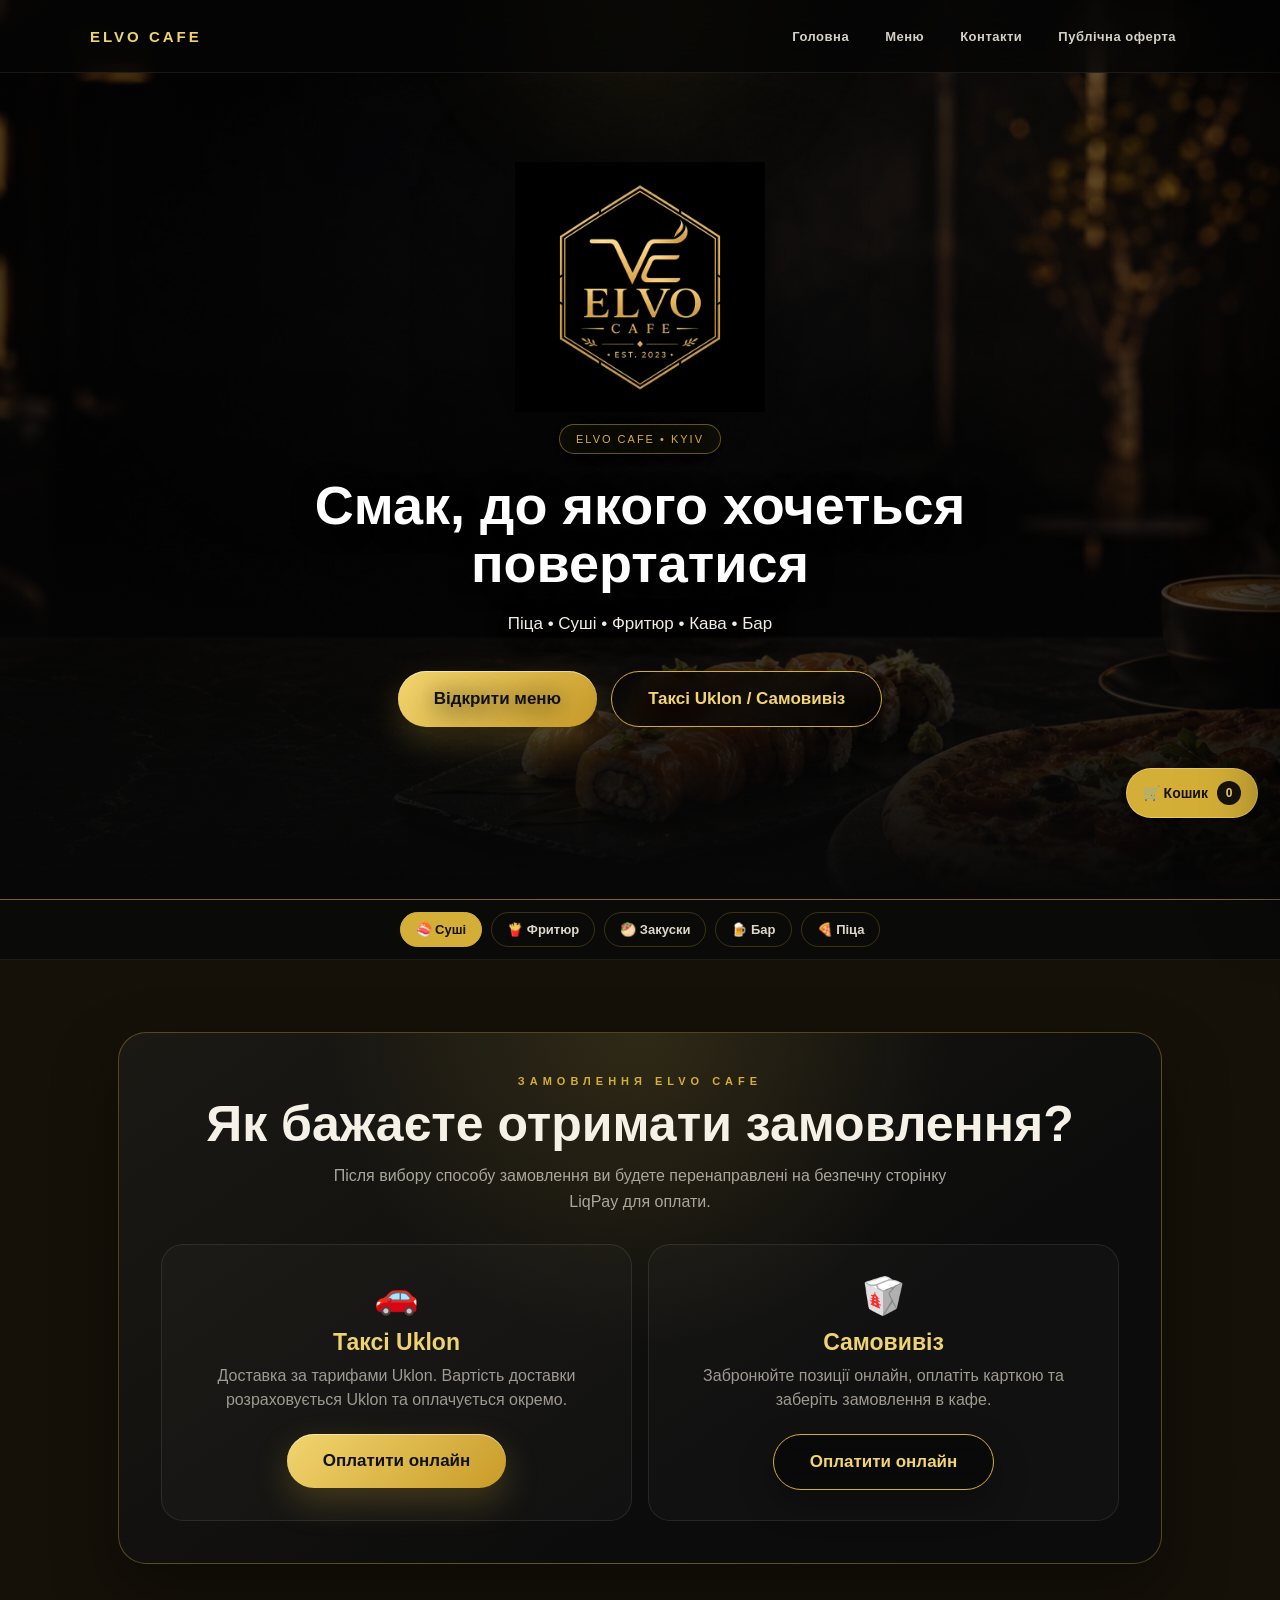
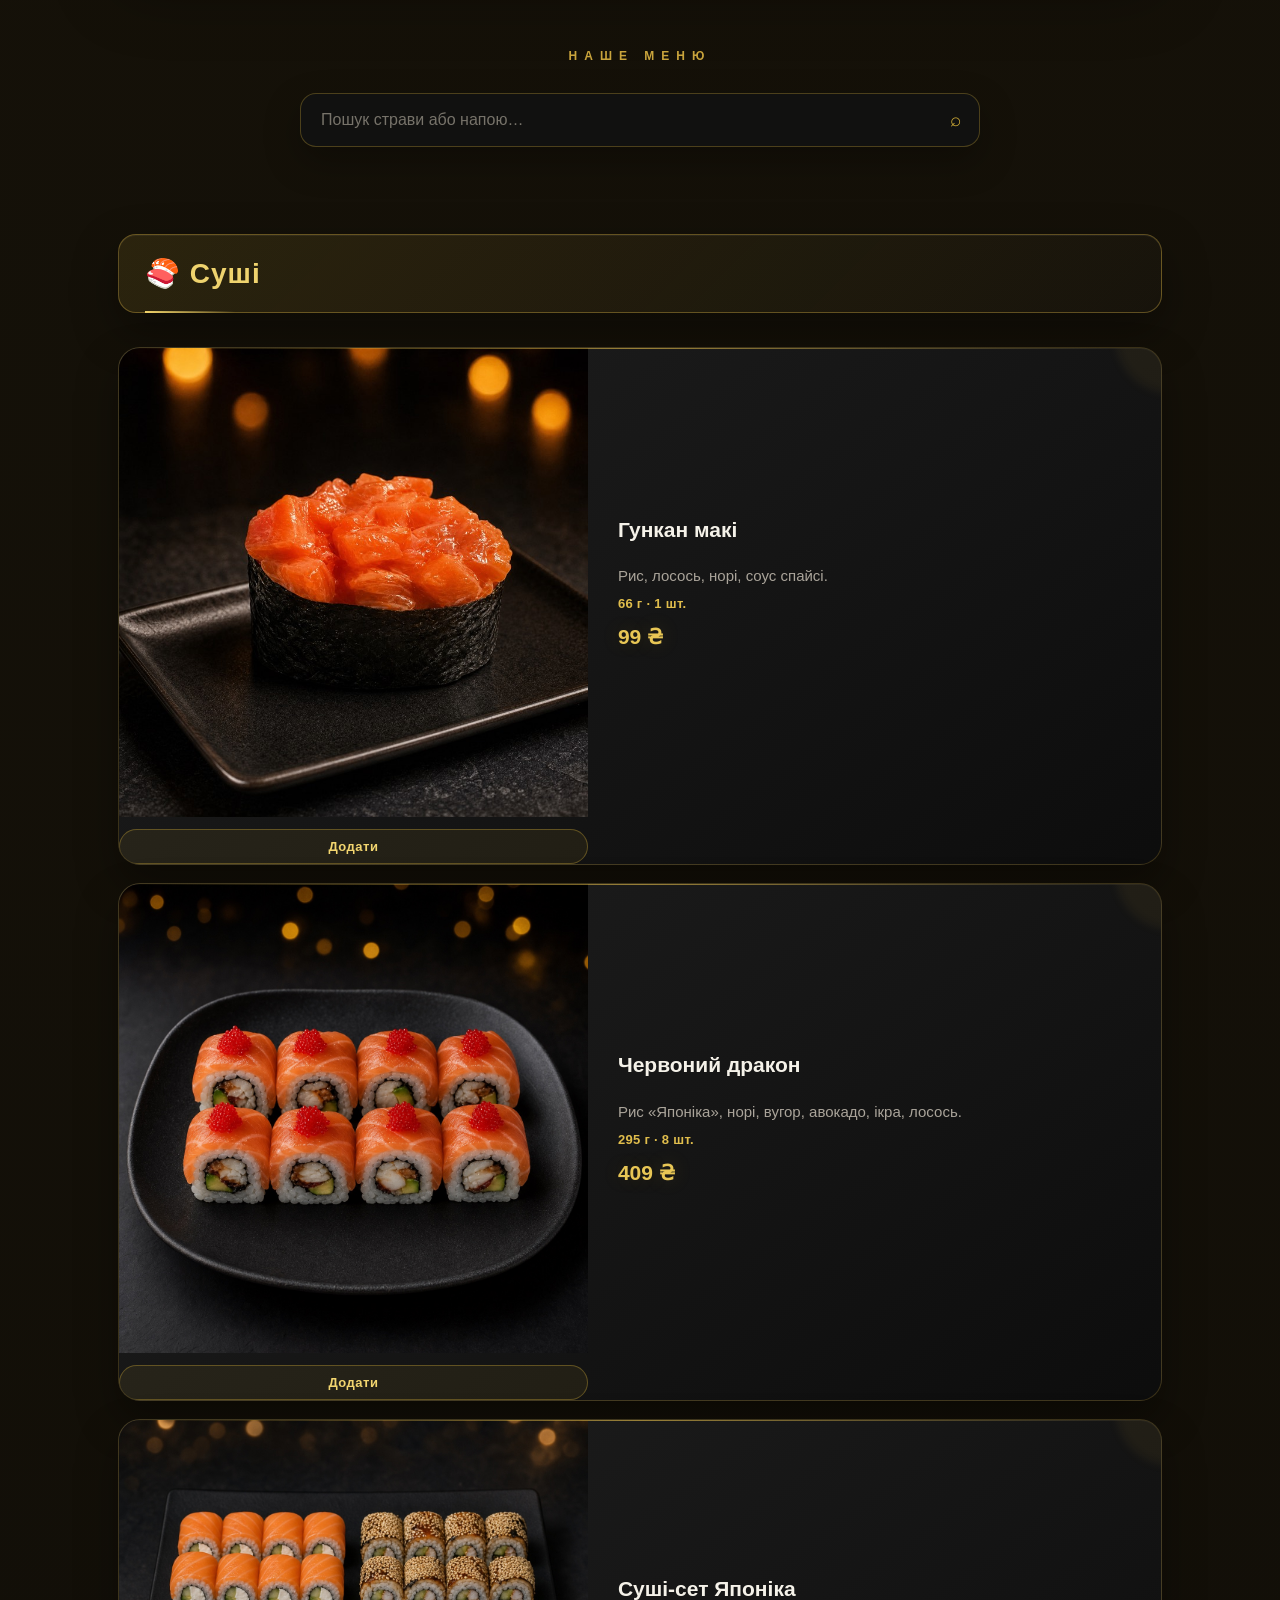
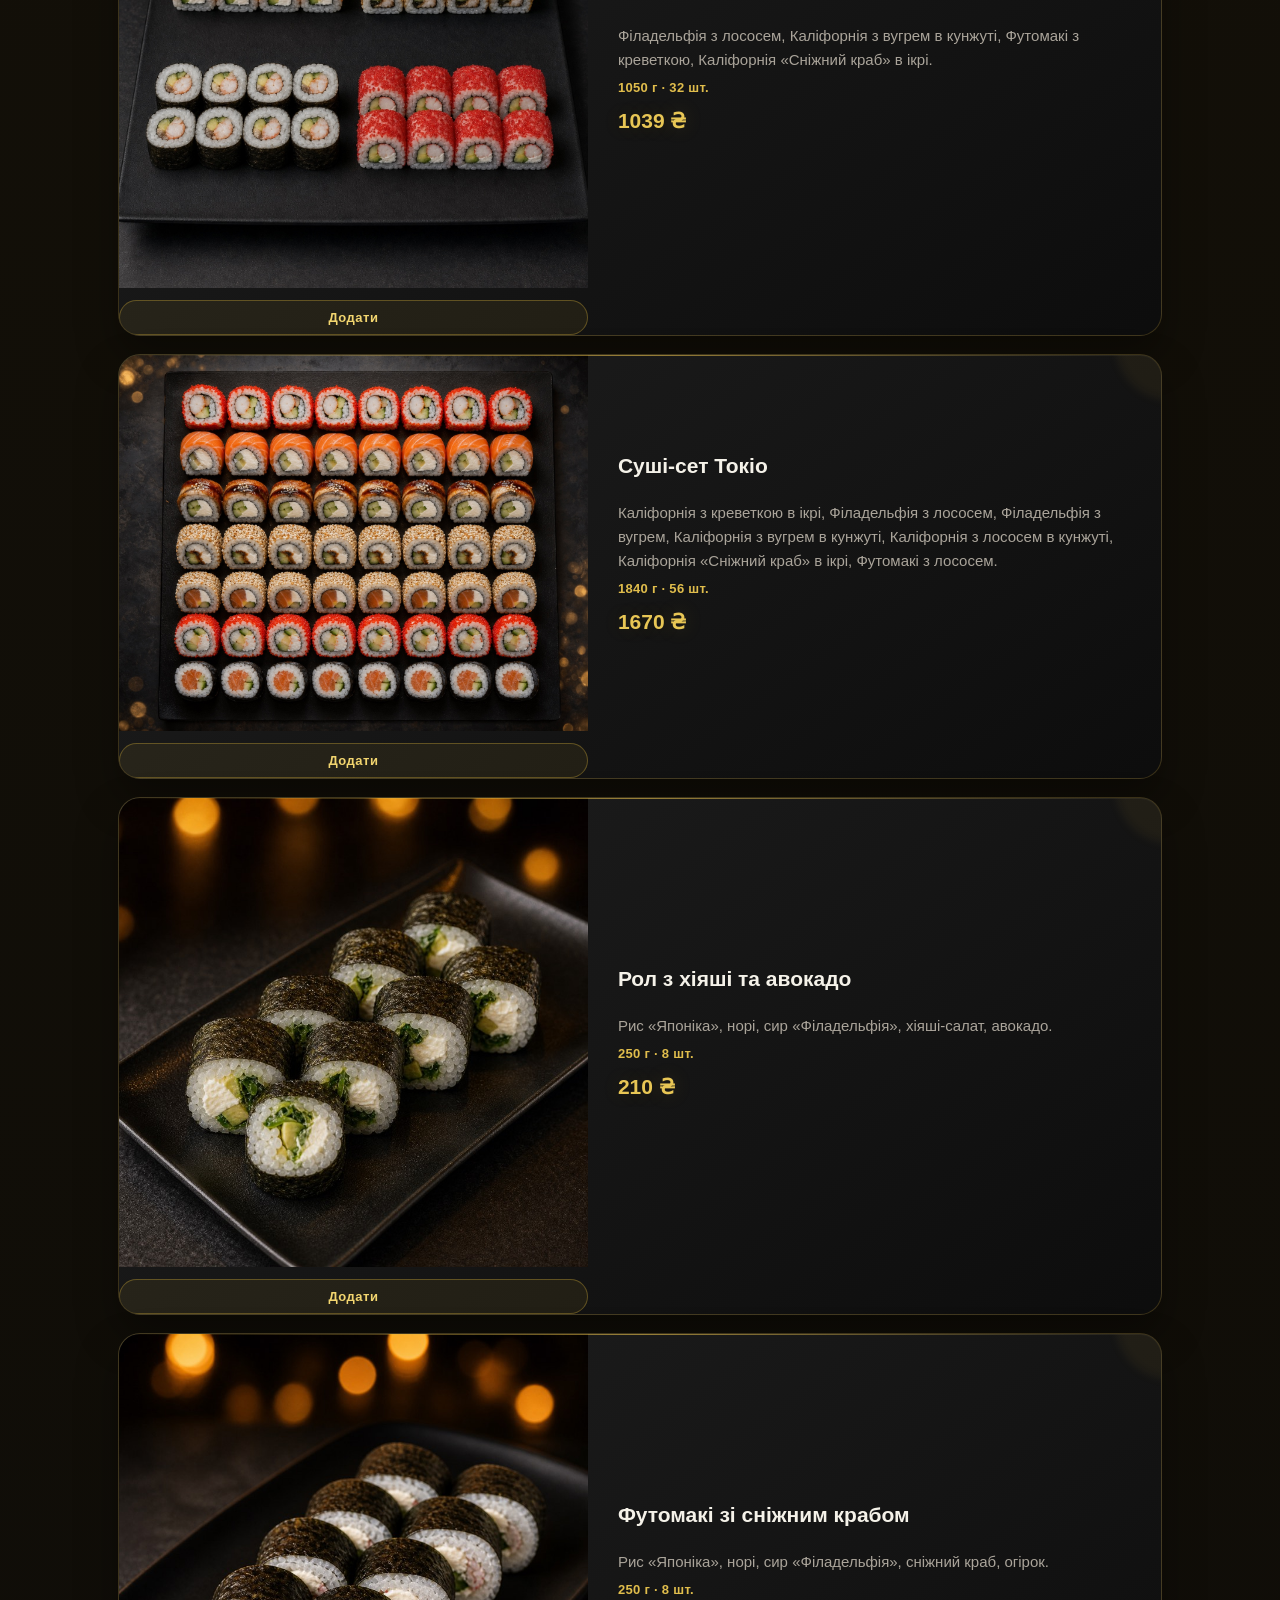
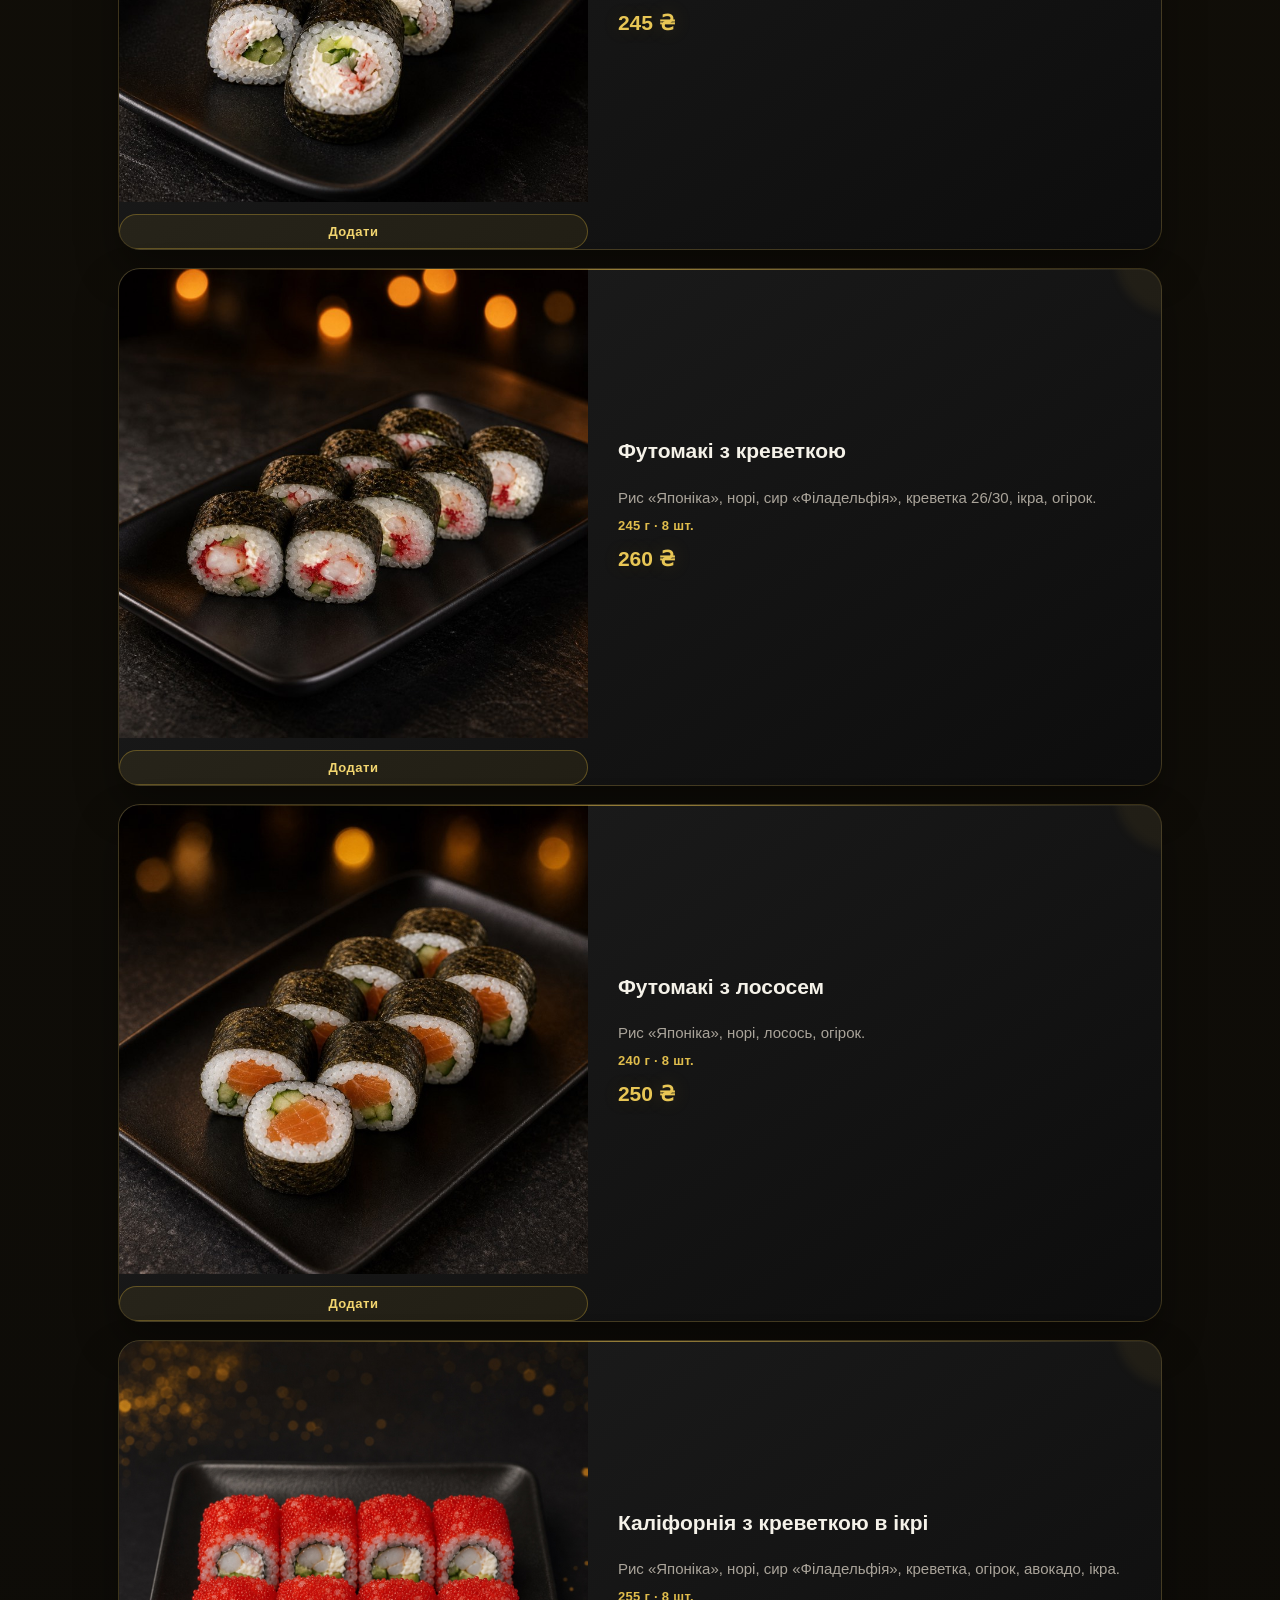
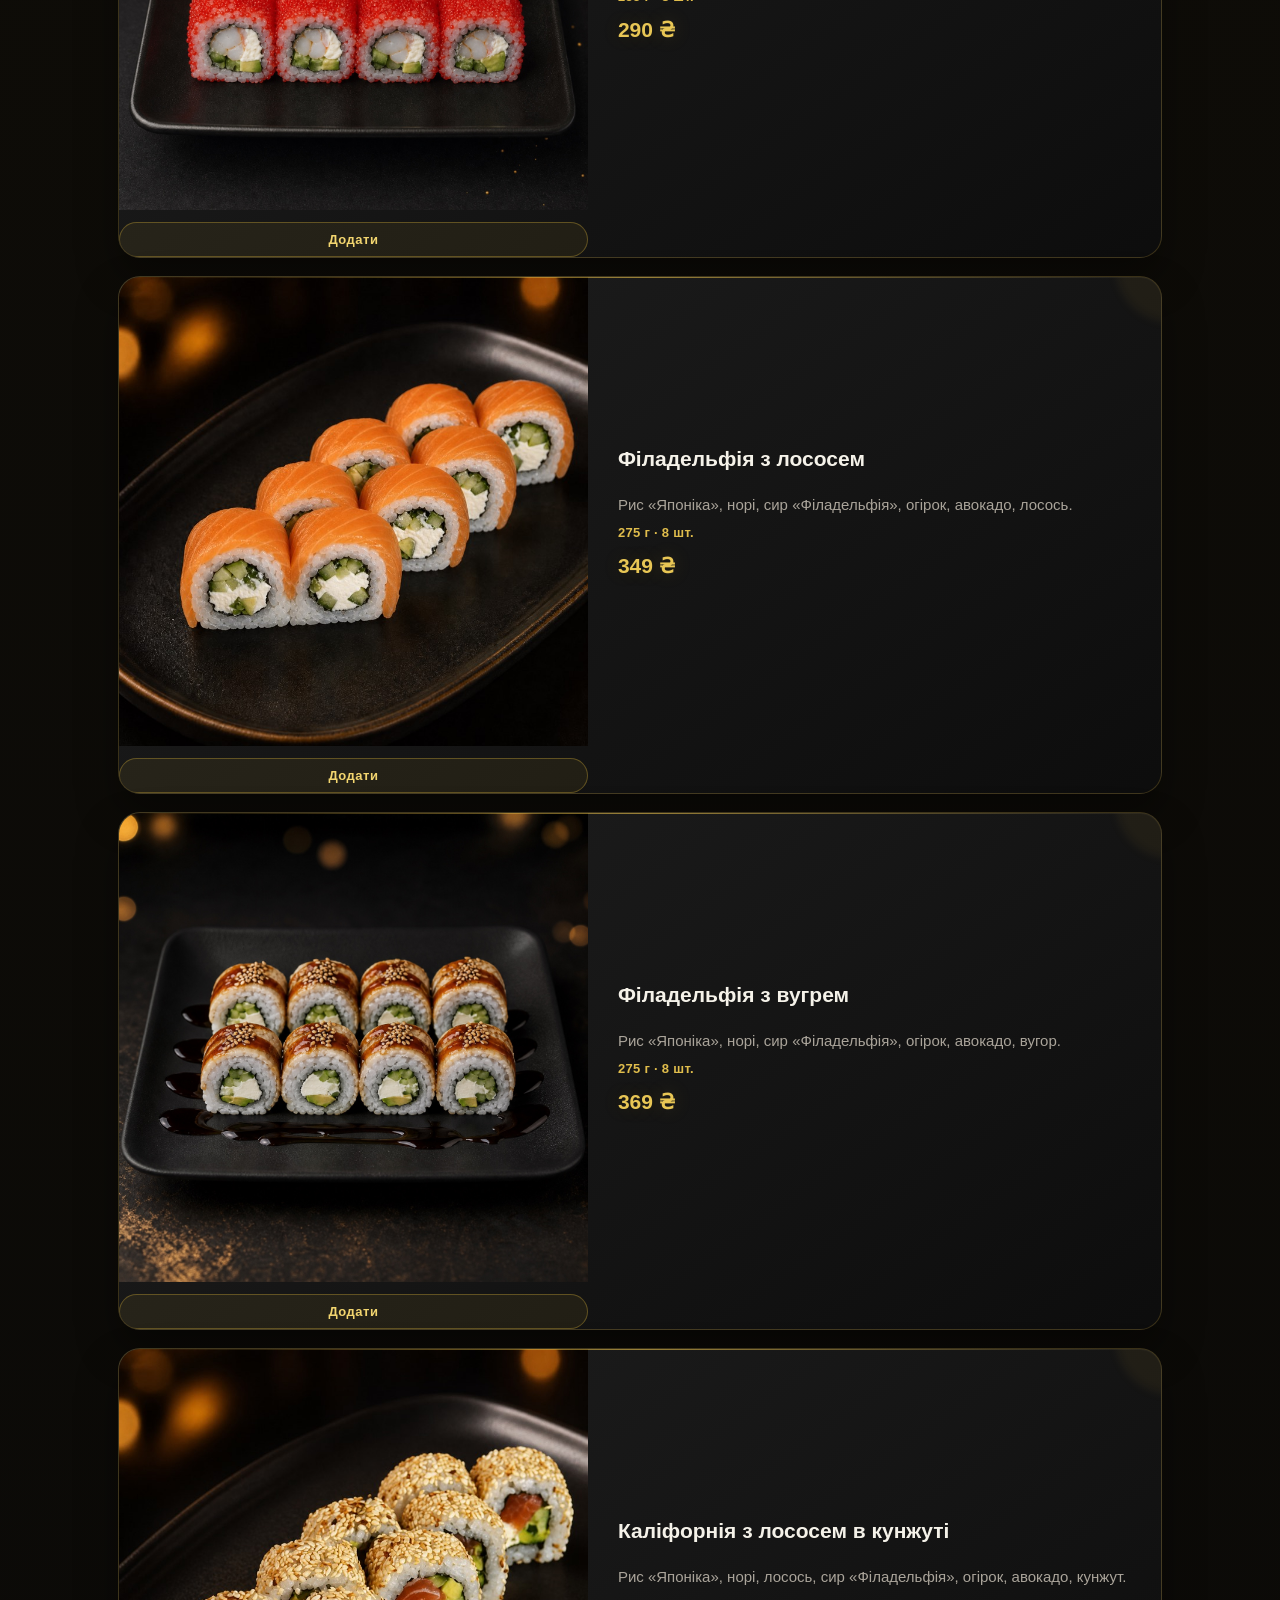
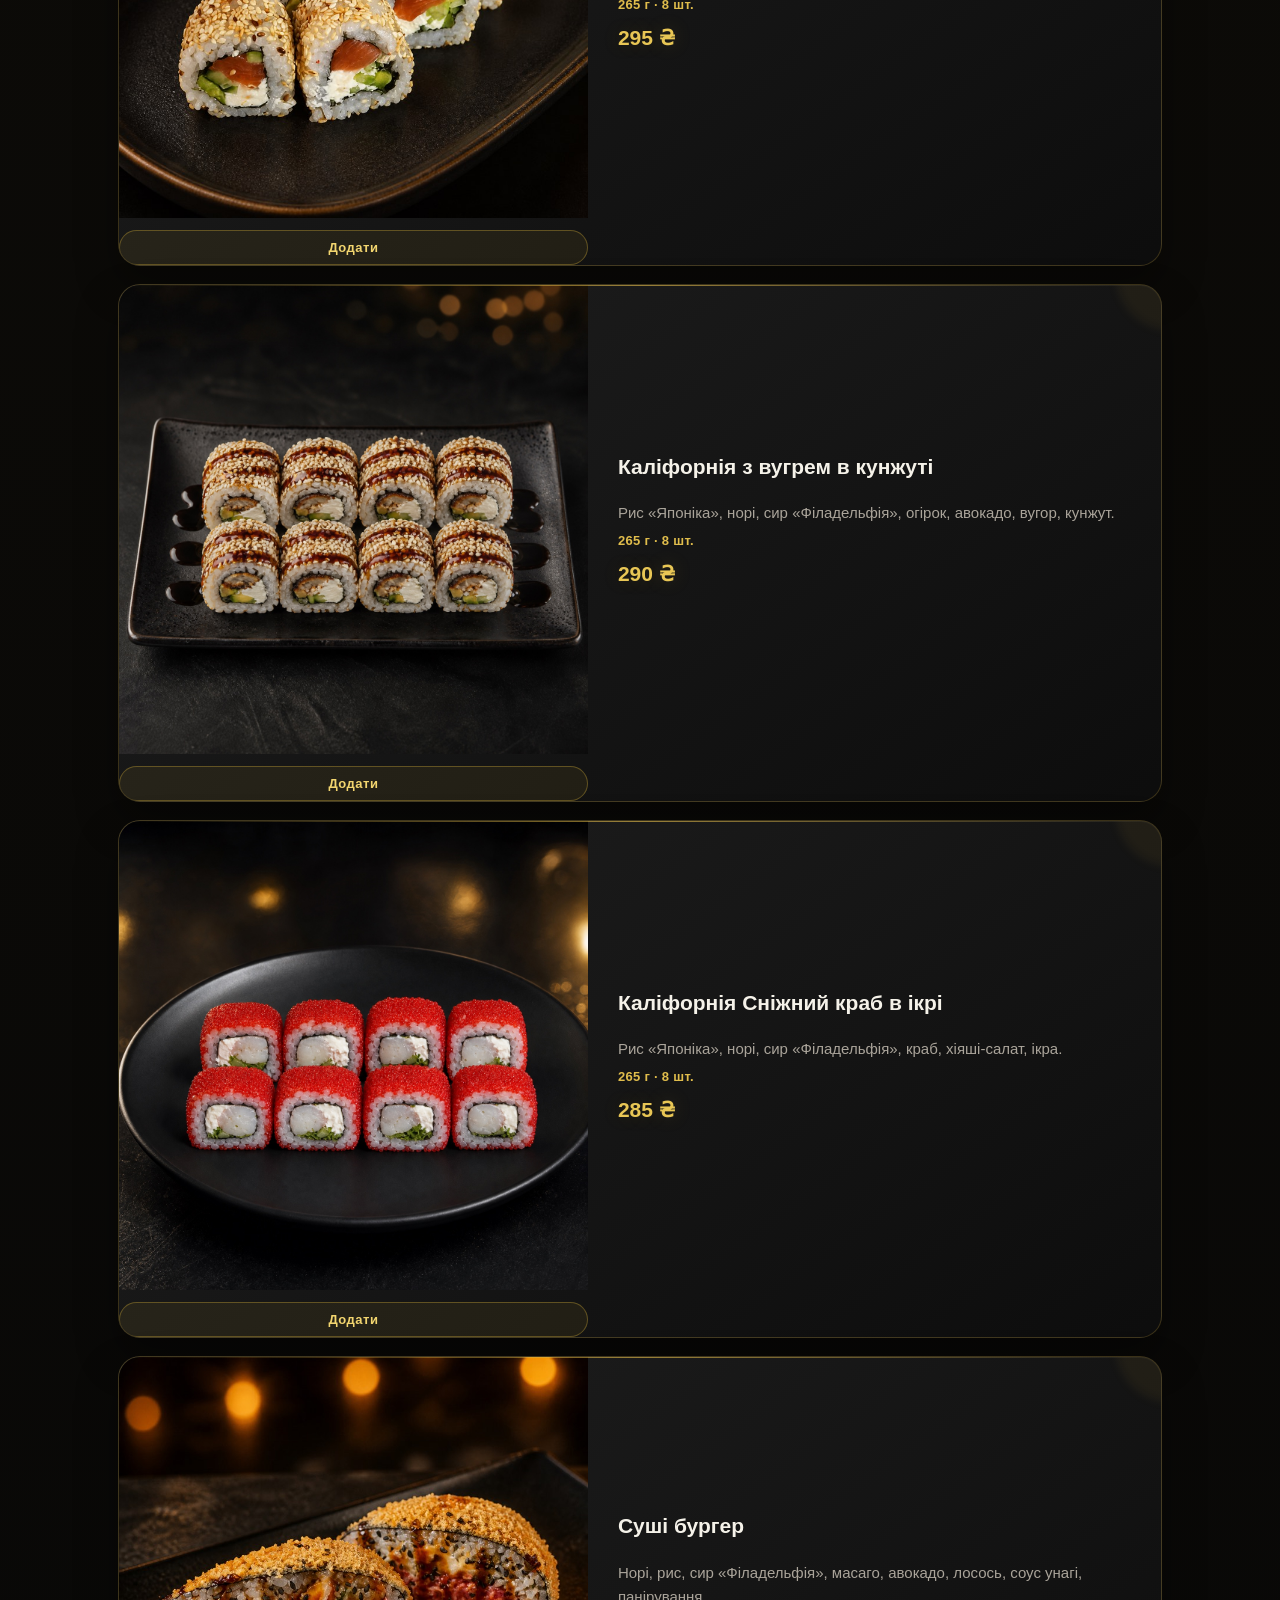
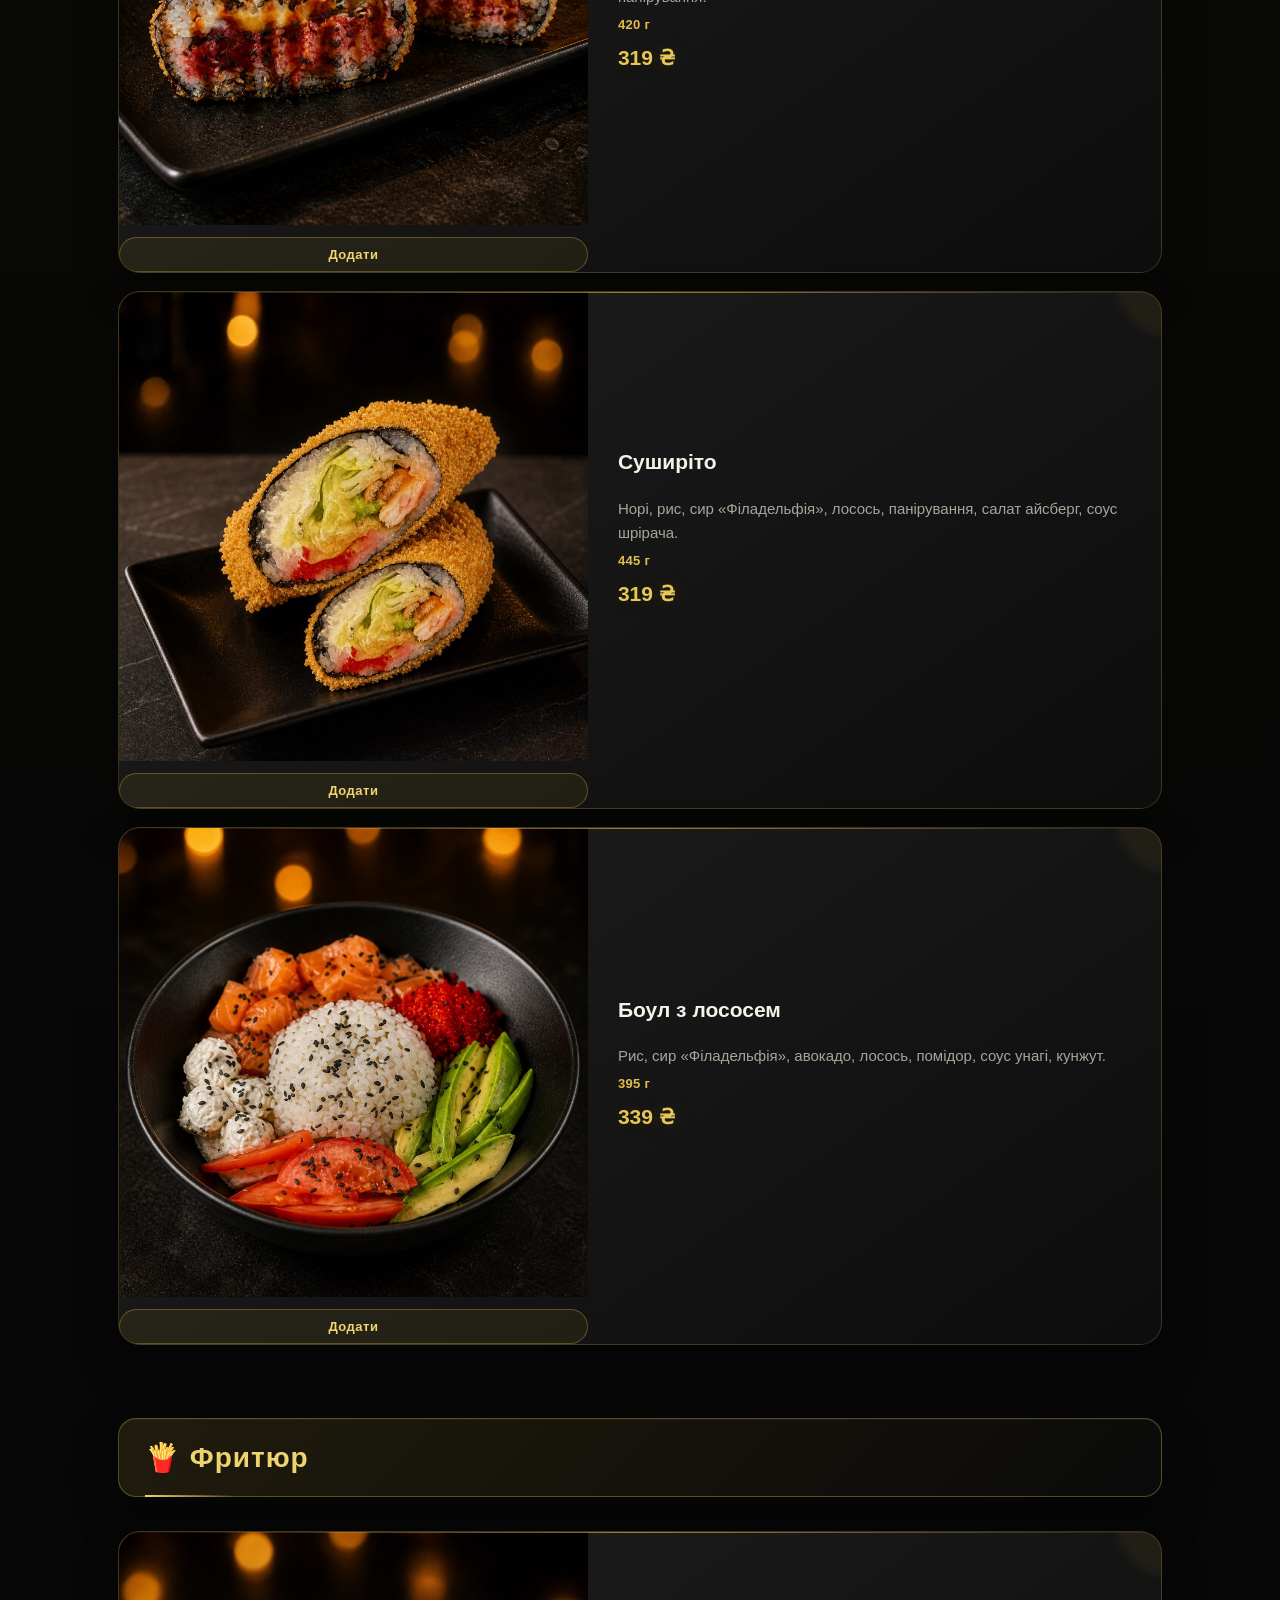
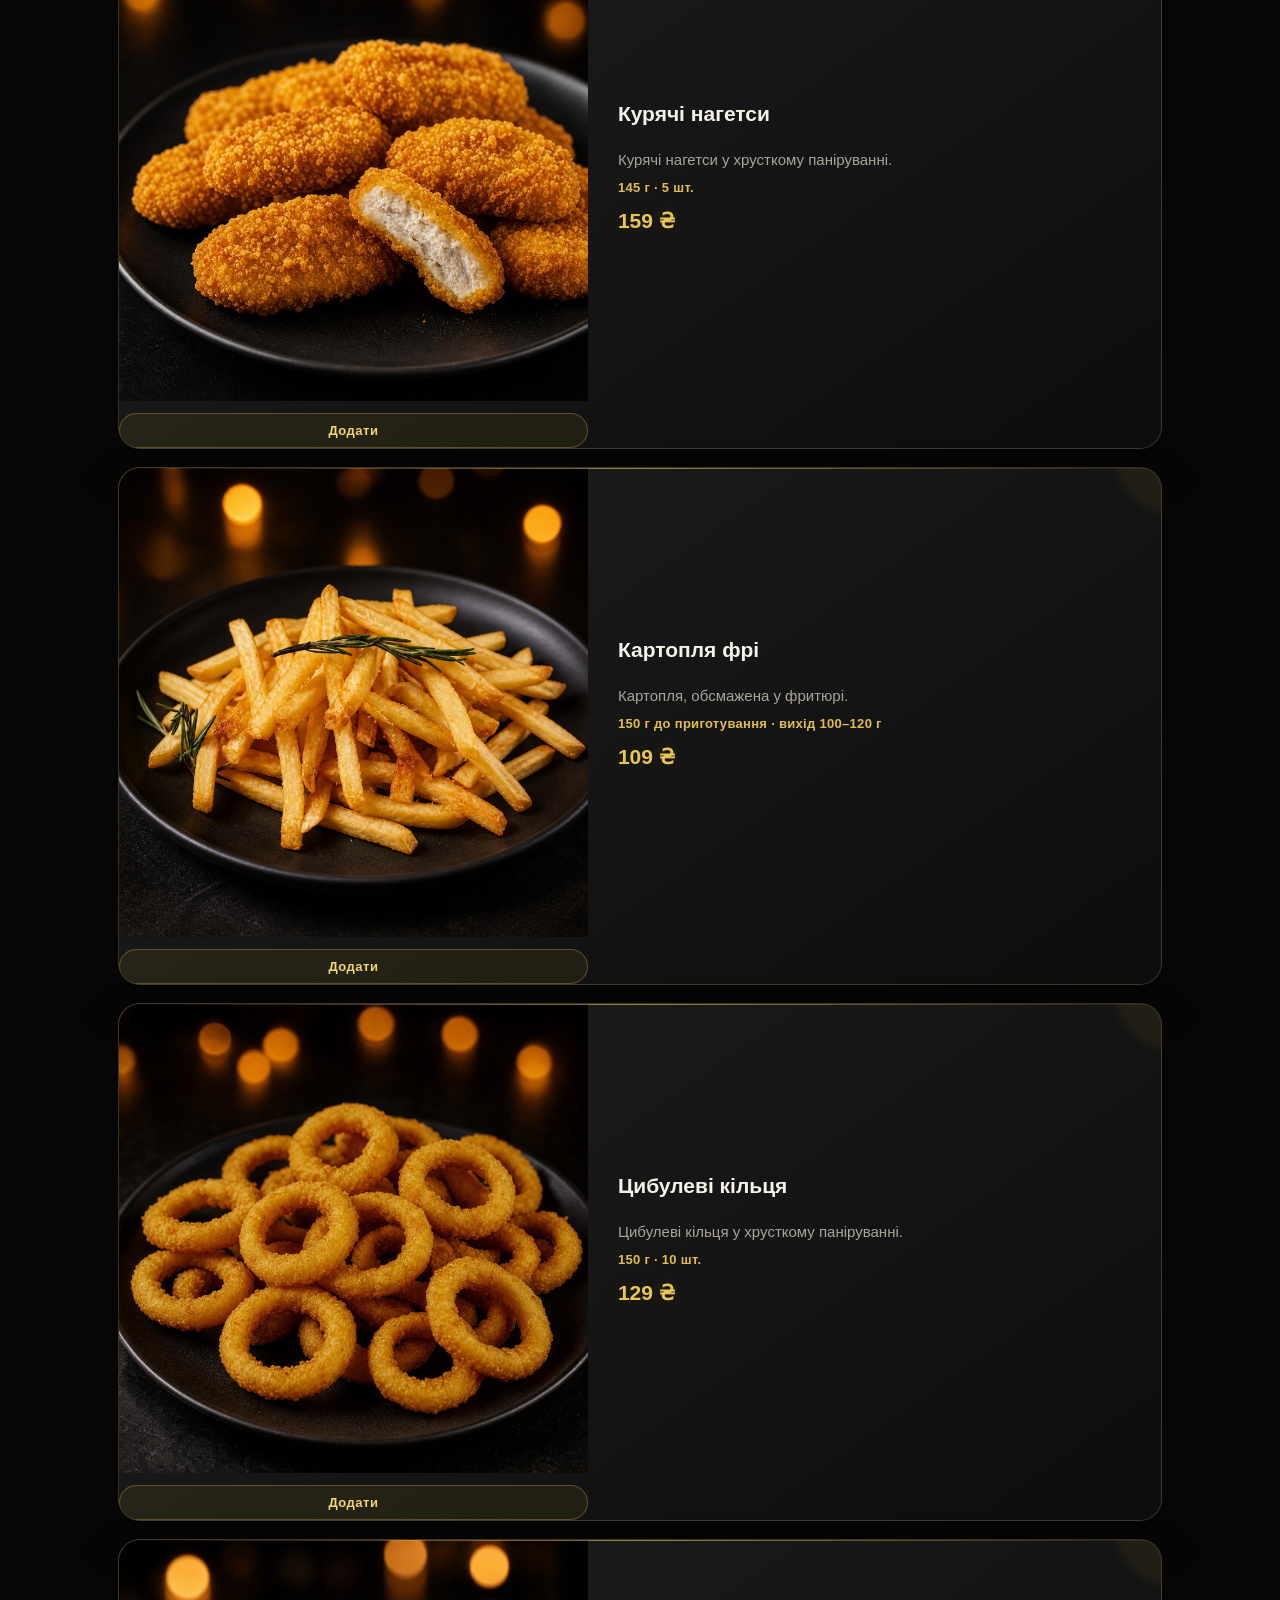
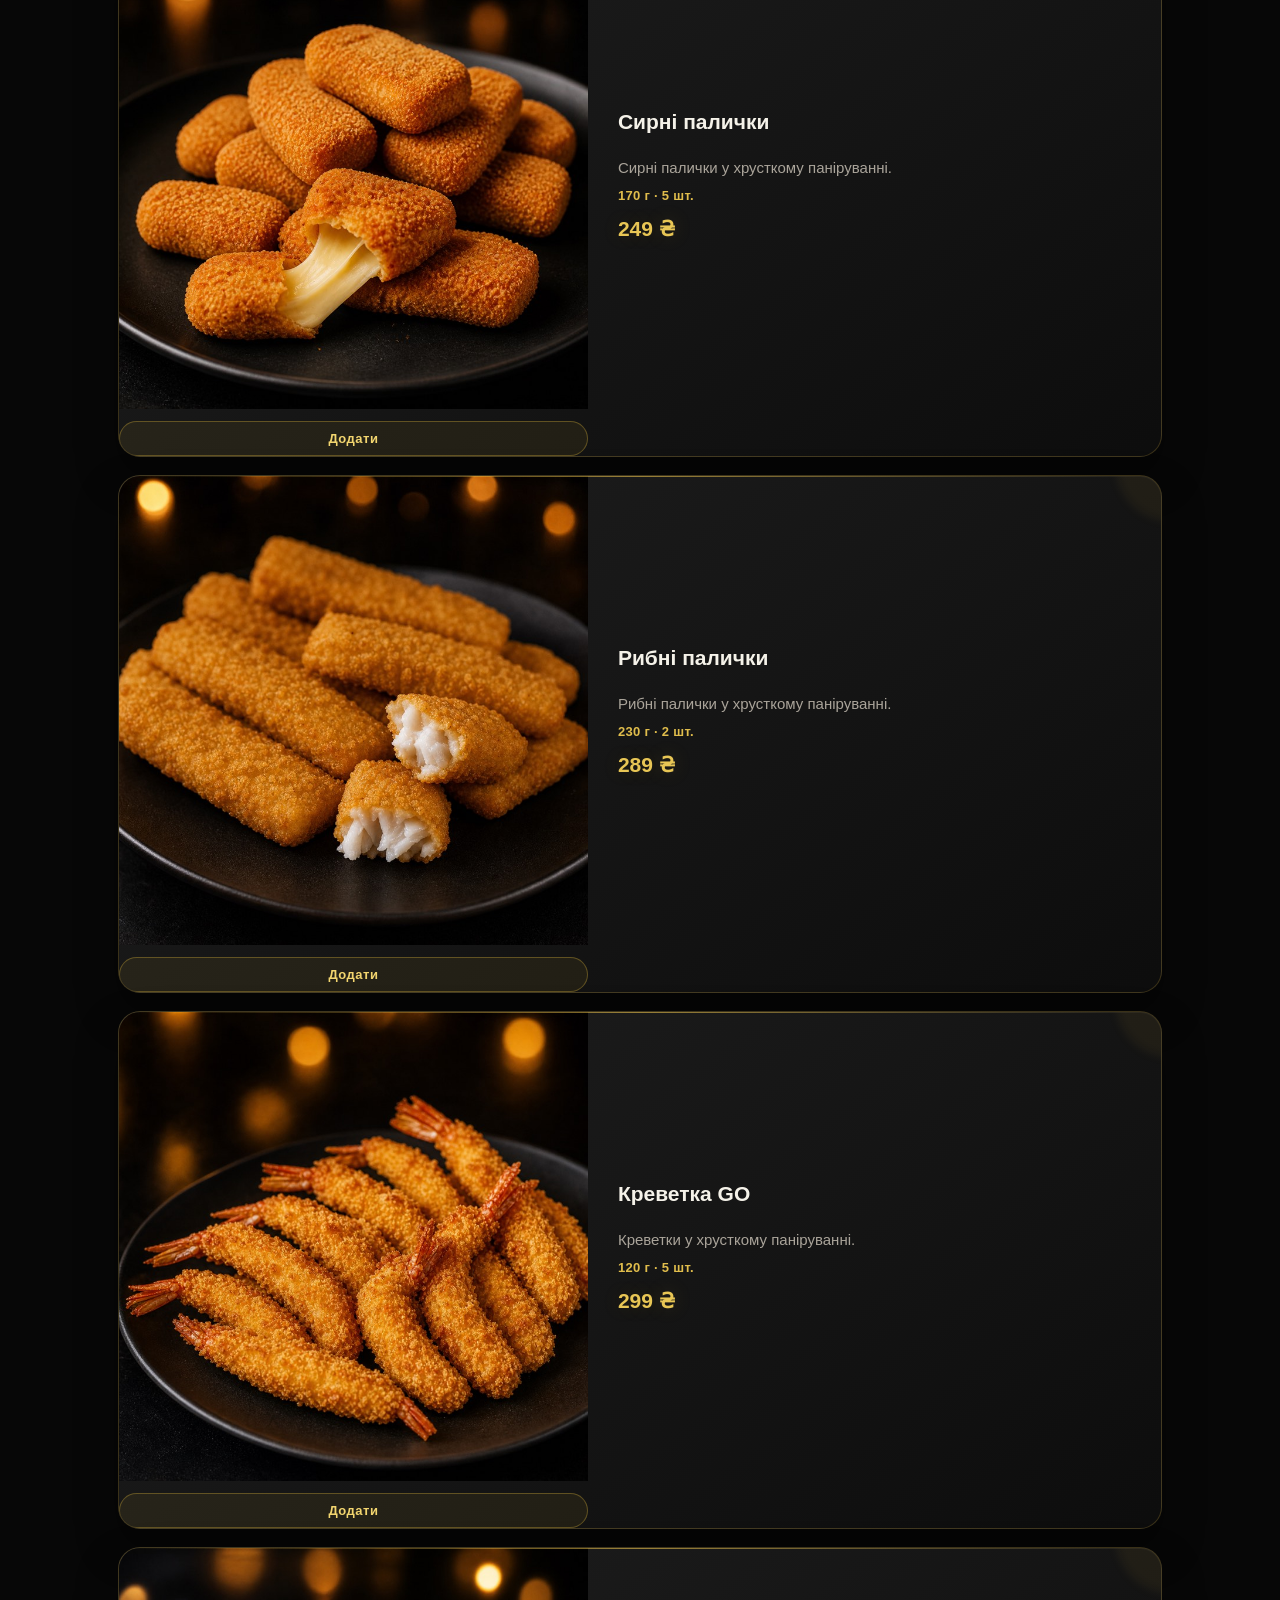
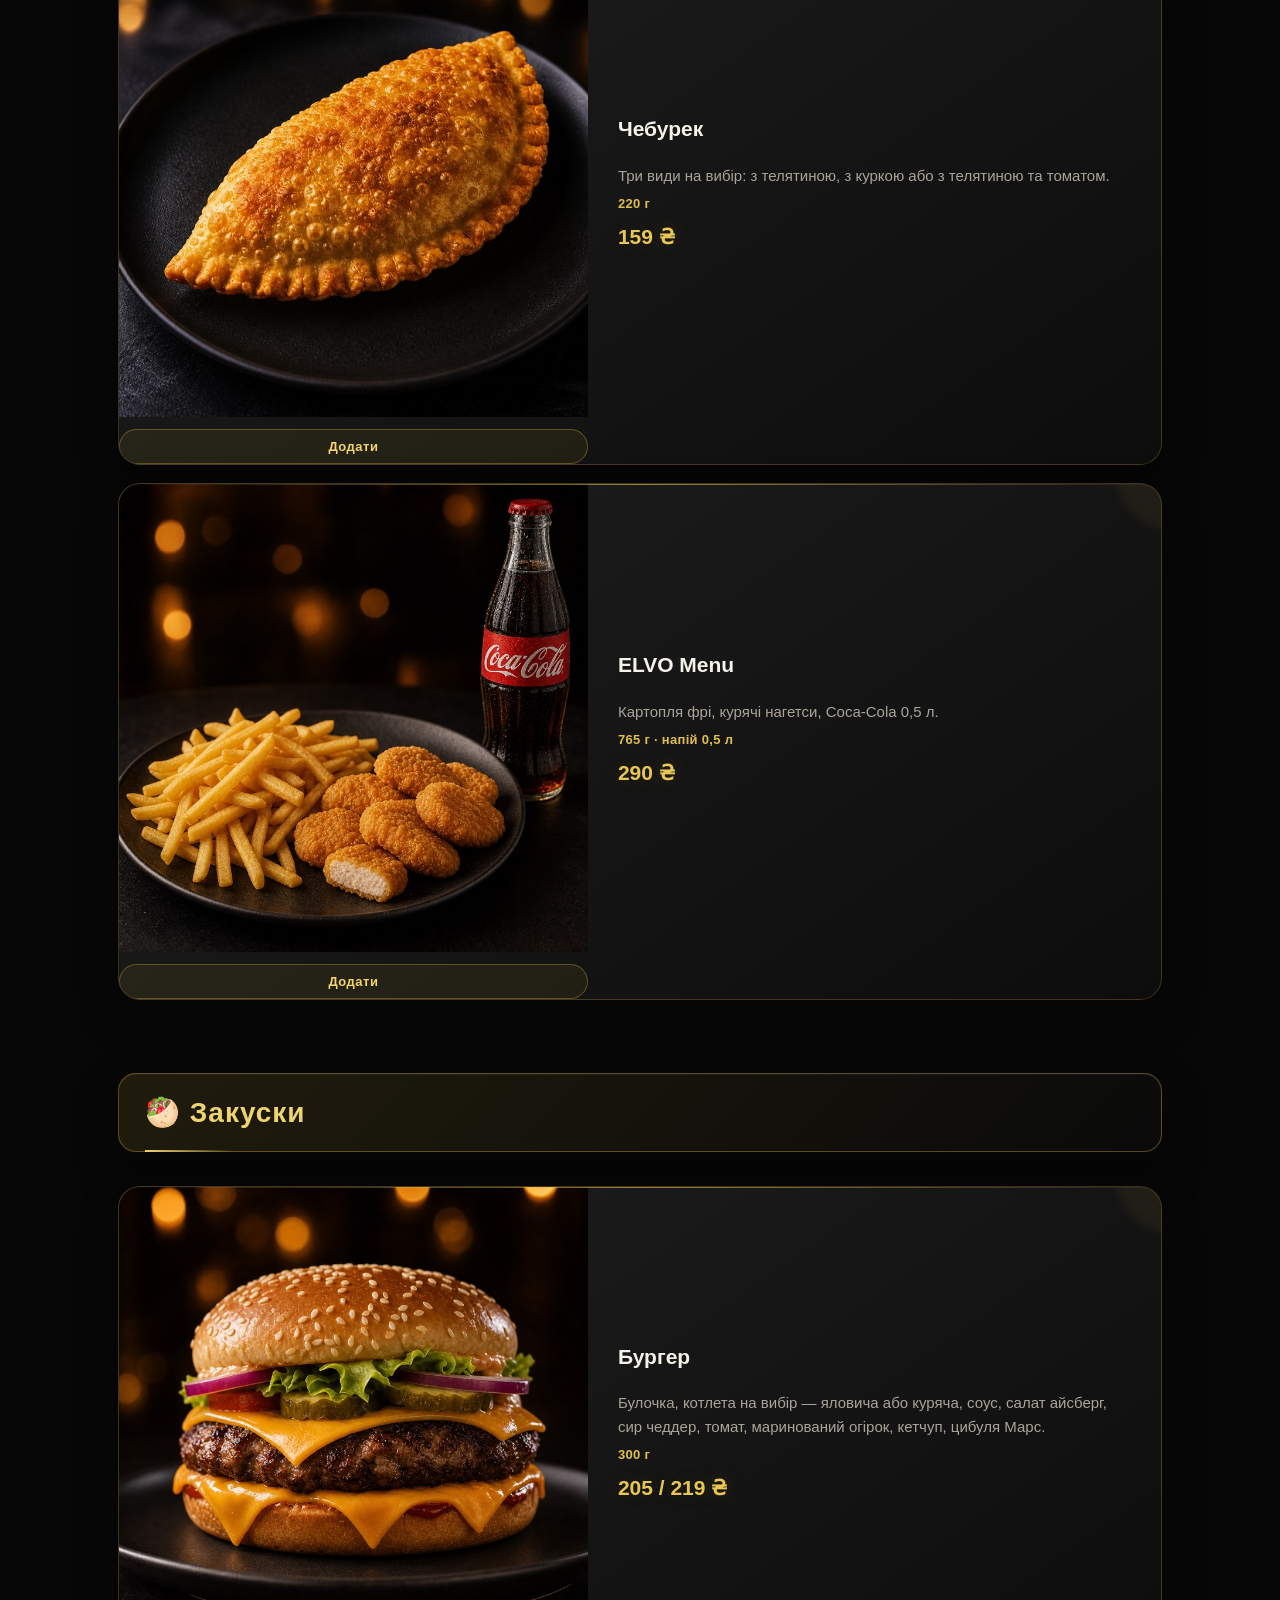
==== index.html @ afdc043a "Update index.html" ====
<!DOCTYPE html>
<html lang="uk">
<head>
<link rel="manifest" href="elvo-cafe.webmanifest">
<meta charset="UTF-8">
<meta name="viewport" content="width=device-width, initial-scale=1.0">
<meta name="theme-color" content="#070707">
<meta name="description" content="ELVO CAFE у Києві — кава з 07:45, кухня з 10:00, пиво, вино та сидр до 23:00. вул. Урлівська, 11/44.">
<meta property="og:type" content="website">
<meta property="og:locale" content="uk_UA">
<meta property="og:title" content="ELVO CAFE — смак, до якого хочеться повертатися">
<meta property="og:description" content="Піца, суші, закуски, кава та бар на вул. Урлівській, 11/44 у Києві.">
<link rel="icon" type="image/png" href="elvo-logo-web.png">
<title>ELVO CAFE — піца та суші у Києві</title>

<script type="application/ld+json">
{
  "@context": "https://schema.org",
  "@type": "CafeOrCoffeeShop",
  "name": "ELVO CAFE",
  "image": "elvo-logo-web.png",
  "telephone": "+380681284268",
  "servesCuisine": ["Піца", "Суші", "Кава"],
  "priceRange": "₴₴",
  "address": {
    "@type": "PostalAddress",
    "streetAddress": "вул. Урлівська, 11/44",
    "addressLocality": "Київ",
    "addressCountry": "UA"
  },
  "openingHoursSpecification": [{
    "@type": "OpeningHoursSpecification",
    "dayOfWeek": ["Monday", "Tuesday", "Wednesday", "Thursday", "Friday", "Saturday", "Sunday"],
    "opens": "07:45",
    "closes": "23:00"
  }],
  "sameAs": ["https://www.instagram.com/elvocafe_/"]
}
</script>

<style>

*{
margin:0;
padding:0;
box-sizing:border-box;
font-family:-apple-system,BlinkMacSystemFont,"Segoe UI",sans-serif;
}

body{
background:#0f0f0f;
color:white;
}

html{
scroll-behavior:smooth;
scroll-padding-top:90px;
}

.topbar{
position:fixed;
top:0;
left:0;
right:0;
z-index:100;
border-bottom:1px solid rgba(255,255,255,.08);
background:rgba(6,6,6,.76);
backdrop-filter:blur(18px);
-webkit-backdrop-filter:blur(18px);
}

.topbar-inner{
width:min(1100px,calc(100% - 40px));
min-height:72px;
margin:auto;
display:flex;
align-items:center;
justify-content:space-between;
gap:22px;
}

.nav-brand{
color:#efd36e;
font-size:15px;
font-weight:850;
letter-spacing:3px;
text-decoration:none;
white-space:nowrap;
}

.nav-links{
display:flex;
align-items:center;
gap:8px;
list-style:none;
}

.nav-links a{
display:block;
padding:10px 14px;
border-radius:999px;
color:#d6d1c6;
font-size:13px;
font-weight:750;
letter-spacing:.5px;
text-decoration:none;
transition:.2s ease;
}

.nav-links a:hover,
.nav-links a:focus-visible{
color:#17120a;
background:#d4af37;
outline:none;
}

.category-bar{
position:sticky;
top:72px;
z-index:80;
overflow-x:auto;
scrollbar-width:none;
border-bottom:1px solid rgba(255,255,255,.07);
background:rgba(10,10,10,.92);
backdrop-filter:blur(16px);
-webkit-backdrop-filter:blur(16px);
}

.category-bar::-webkit-scrollbar{display:none;}

.category-bar-inner{
width:max-content;
min-width:100%;
padding:12px 20px;
display:flex;
justify-content:center;
gap:9px;
}

.category-bar a{
padding:9px 15px;
border:1px solid rgba(212,175,55,.24);
border-radius:999px;
color:#ddd7ca;
font-size:13px;
font-weight:750;
white-space:nowrap;
text-decoration:none;
transition:.2s ease;
}

.category-bar a:hover,
.category-bar a:focus-visible,
.category-bar a.active{
color:#17120a;
border-color:#d4af37;
background:#d4af37;
outline:none;
}

.back-to-top{
position:fixed;
right:22px;
bottom:22px;
z-index:90;
width:48px;
height:48px;
display:grid;
place-items:center;
border:1px solid rgba(212,175,55,.65);
border-radius:50%;
background:rgba(8,8,8,.84);
color:#efd36e;
font-size:22px;
line-height:1;
text-decoration:none;
box-shadow:0 14px 34px rgba(0,0,0,.42);
backdrop-filter:blur(12px);
opacity:0;
visibility:hidden;
transform:translateY(12px);
transition:.25s ease;
}

.back-to-top.visible{
opacity:1;
visibility:visible;
transform:translateY(0);
}

.back-to-top:hover,
.back-to-top:focus-visible{
color:#151109;
background:#d4af37;
outline:none;
}

.mobile-actions{display:none;}

header{
min-height:100svh;
padding:64px 20px 74px;
text-align:center;
background:
linear-gradient(180deg,rgba(4,4,4,.38),rgba(4,4,4,.55) 58%,#070707 100%),
linear-gradient(90deg,rgba(3,3,3,.45),rgba(3,3,3,.08),rgba(3,3,3,.28)),
url("elvo-hero-v1.jpg") center 58% / cover no-repeat;
border-bottom:1px solid rgba(212,175,55,.55);
position:relative;
overflow:hidden;
display:flex;
flex-direction:column;
align-items:center;
justify-content:center;
}

header::before{
content:"";
position:absolute;
width:260px;
height:260px;
background:rgba(212,175,55,.10);
border-radius:50%;
filter:blur(60px);
top:-150px;
left:50%;
transform:translateX(-50%);
}

.logo{
width:min(250px,54vw);
aspect-ratio:1;
margin:0 auto 12px;
display:flex;
align-items:center;
justify-content:center;
position:relative;
z-index:1;
filter:drop-shadow(0 24px 44px rgba(0,0,0,.55));
}

.logo img{
width:100%;
height:100%;
display:block;
object-fit:contain;
}

h1{
font-size:clamp(38px,8vw,58px);
letter-spacing:5px;
color:#e7c65c;
text-shadow:0 4px 25px rgba(212,175,55,.20);
}

.est{
margin-top:9px;
letter-spacing:7px;
font-size:12px;
color:#8b8b8b;
}

.header-subtitle{
margin-top:22px;
color:#d4af37;
font-size:12px;
letter-spacing:3px;
}

.hero{
padding:0 24px;
text-align:center;
position:relative;
z-index:1;
text-shadow:0 3px 24px rgba(0,0,0,.95);
}

.hero-badge{
display:inline-block;
padding:8px 16px;
border:1px solid rgba(212,175,55,.45);
border-radius:999px;
font-size:11px;
letter-spacing:2px;
color:#d4af37;
margin-bottom:22px;
background:rgba(212,175,55,.05);
}

.hero h2{
max-width:720px;
margin:0 auto 18px;
font-size:clamp(32px,7vw,54px);
line-height:1.08;
font-weight:750;
}

.hero p{
color:#f0ece3;
line-height:1.7;
font-size:17px;
}

.hero-actions{
display:flex;
justify-content:center;
gap:14px;
flex-wrap:wrap;
}

.button{
display:inline-flex;
align-items:center;
justify-content:center;
margin-top:32px;
background:linear-gradient(135deg,#f2d56f,#c89b28);
color:#111;
padding:17px 36px;
border-radius:999px;
text-decoration:none;
font-weight:800;
font-size:17px;
box-shadow:
0 14px 35px rgba(212,175,55,.24),
inset 0 1px 0 rgba(255,255,255,.50);
transition:.25s ease;
}

.button:hover{
transform:translateY(-3px);
box-shadow:0 20px 45px rgba(212,175,55,.34);
}

.button.secondary{
background:rgba(5,5,5,.58);
color:#f2d56f;
border:1px solid #d4af37;
box-shadow:0 14px 35px rgba(0,0,0,.30);
backdrop-filter:blur(10px);
}

.order-chooser{
max-width:1100px;
margin:0 auto;
padding:72px 28px 10px;
}

.order-panel{
padding:42px;
border:1px solid rgba(216,177,67,.34);
border-radius:28px;
background:radial-gradient(circle at 50% 0%,rgba(212,175,55,.14),transparent 42%),linear-gradient(145deg,#1b1914,#0c0c0c 68%);
box-shadow:0 26px 65px rgba(0,0,0,.38);
text-align:center;
}

.order-kicker{color:#d4af37;font-size:11px;font-weight:800;letter-spacing:5px;text-transform:uppercase;}
.order-chooser h2{margin:10px 0 12px;font-size:clamp(32px,6vw,50px);line-height:1.08;color:#f5f1e7;}
.order-copy{max-width:650px;margin:0 auto 28px;color:#aaa69c;font-size:16px;line-height:1.65;}
.payment-status{max-width:650px;margin:0 auto 22px;padding:12px 18px;border:1px solid rgba(212,175,55,.30);border-radius:12px;background:rgba(212,175,55,.08);color:#f0dd9b;font-size:14px;font-weight:700;display:none;}
.payment-status:not(:empty){display:block;}
.payment-status.error{border-color:rgba(255,120,120,.35);background:rgba(120,20,20,.15);color:#f7b5b5;}
.order-grid{display:grid;grid-template-columns:repeat(2,minmax(0,1fr));gap:16px;}
.order-option{padding:30px 24px;border:1px solid rgba(255,255,255,.09);border-radius:22px;background:rgba(255,255,255,.025);}
.order-icon{display:block;margin-bottom:12px;font-size:36px;}
.order-option h3{margin-bottom:8px;color:#efd36e;font-size:23px;}
.order-option p{min-height:48px;color:#9f9a90;line-height:1.5;}
.order-option .button{margin-top:22px;min-width:210px;}

section{
max-width:900px;
margin:auto;
padding:55px 20px;
}

.title{
font-size:30px;
color:#e5c558;
margin:35px 0 22px;
padding-bottom:13px;
border-bottom:1px solid rgba(212,175,55,.25);
}

.card{
background:linear-gradient(145deg,#191919,#111);
padding:20px 22px;
border-radius:20px;
margin-bottom:14px;
border:1px solid rgba(212,175,55,.14);
box-shadow:0 12px 30px rgba(0,0,0,.26);
transition:.2s ease;
}

.card:hover{
transform:translateY(-2px);
border-color:rgba(212,175,55,.45);
}

.name{
font-size:20px;
font-weight:700;
margin-bottom:9px;
}

.price{
color:#e0bd4c;
font-size:21px;
font-weight:800;
}

footer{
padding:54px 20px 26px;
color:#a39e93;
border-top:1px solid rgba(212,175,55,.16);
background:#050505;
}
.footer-inner{width:min(1100px,100%);margin:auto;display:grid;grid-template-columns:1.35fr 1fr 1fr;gap:36px;}
.footer-brand{color:#efd36e;font-size:22px;font-weight:850;letter-spacing:4px;}
.footer-est{margin-top:8px;color:#777268;font-size:11px;letter-spacing:4px;}
.footer-text{max-width:360px;margin-top:18px;line-height:1.7;}
.footer-title{margin-bottom:15px;color:#d4af37;font-size:11px;font-weight:800;letter-spacing:2.5px;text-transform:uppercase;}
.footer-links{display:grid;gap:10px;list-style:none;}
.footer-links a{color:#bbb5a9;text-decoration:none;line-height:1.5;}
.footer-links a:hover,.footer-links a:focus-visible{color:#efd36e;outline:none;}
.footer-bottom{width:min(1100px,100%);margin:40px auto 0;padding-top:20px;border-top:1px solid rgba(255,255,255,.07);display:flex;justify-content:space-between;gap:16px;color:#66625b;font-size:12px;}

#menu{
display:grid;
grid-template-columns:repeat(2,minmax(0,1fr));
gap:16px;
}

#menu .title{
grid-column:1 / -1;
}

#menu .card{
margin-bottom:0;
}

@media(max-width:700px){
.order-chooser{padding:48px 16px 4px;}
.order-panel{padding:30px 18px;border-radius:22px;}
.order-grid{grid-template-columns:1fr;}
.order-option{padding:25px 18px;}
.order-option .button{width:100%;min-width:0;}

.footer-inner{grid-template-columns:1fr;gap:30px;}
.footer-bottom{margin-top:32px;flex-direction:column;}

body{padding-bottom:72px;}
.back-to-top{right:14px;bottom:84px;width:44px;height:44px;}
.mobile-actions{position:fixed;left:10px;right:10px;bottom:10px;z-index:95;display:grid;grid-template-columns:repeat(3,1fr);gap:5px;padding:6px;border:1px solid rgba(212,175,55,.28);border-radius:18px;background:rgba(7,7,7,.92);box-shadow:0 16px 45px rgba(0,0,0,.56);backdrop-filter:blur(18px);-webkit-backdrop-filter:blur(18px);}
.mobile-actions a{display:grid;place-items:center;min-height:48px;padding:7px 5px;border-radius:13px;color:#d9d3c7;font-size:11px;font-weight:800;text-align:center;text-decoration:none;}
.mobile-actions a:first-child{color:#17120a;background:linear-gradient(135deg,#f2d56f,#c89b28);}
.mobile-actions a:hover,.mobile-actions a:focus-visible{color:#17120a;background:#d4af37;outline:none;}

.category-bar{top:64px;}
.category-bar-inner{justify-content:flex-start;padding:10px 12px;}
.category-bar a{padding:8px 12px;font-size:12px;}

.topbar-inner{
width:calc(100% - 24px);
min-height:64px;
gap:8px;
}

.nav-brand{
font-size:12px;
letter-spacing:1.8px;
}

.nav-links{
gap:2px;
}

.nav-links a{
padding:9px 8px;
font-size:11px;
}

header{
min-height:100svh;
padding:48px 16px 58px;
background-position:63% center;
}

.logo{
width:min(205px,52vw);
}

.hero-actions{
flex-direction:column;
align-items:stretch;
}

.button{
min-width:min(300px,82vw);
margin-top:24px;
}

.button.secondary{
margin-top:0;
}

#menu{
grid-template-columns:1fr;
}

#menu .title{
grid-column:auto;
}
}

/* PREMIUM MENU */

body{
background:
radial-gradient(circle at 50% 0%,rgba(164,119,22,.10),transparent 34%),
#070707;
}

#menu{
max-width:1100px;
padding:75px 28px 90px;
gap:18px;
position:relative;
}

#menu::before{
content:"НАШЕ МЕНЮ";
grid-column:1 / -1;
display:block;
text-align:center;
font-size:12px;
font-weight:700;
letter-spacing:7px;
color:#c9a43c;
margin-bottom:12px;
}

.menu-search{
grid-column:1 / -1;
position:relative;
max-width:680px;
width:100%;
margin:0 auto 14px;
}

.menu-search input{
width:100%;
padding:17px 52px 17px 20px;
border:1px solid rgba(212,175,55,.30);
border-radius:16px;
background:rgba(18,18,18,.92);
color:#f5f2e9;
font:inherit;
font-size:16px;
box-shadow:0 14px 36px rgba(0,0,0,.28);
outline:none;
transition:.2s ease;
}

.menu-search input::placeholder{color:#77736a;}
.menu-search input:focus{border-color:#d4af37;box-shadow:0 0 0 3px rgba(212,175,55,.10),0 14px 36px rgba(0,0,0,.28);}
.menu-search-icon{position:absolute;right:19px;top:50%;transform:translateY(-50%);color:#d4af37;font-size:19px;pointer-events:none;}
.search-status{grid-column:1 / -1;text-align:center;color:#aaa49a;font-size:14px;}
.search-status:empty{display:none;}
.card.search-hidden{display:none!important;}

#menu .title{
grid-column:1 / -1;
position:relative;
margin:55px 0 16px;
padding:22px 26px;
border:1px solid rgba(218,180,71,.36);
border-radius:18px;
background:
linear-gradient(135deg,rgba(212,175,55,.12),rgba(255,255,255,.015));
box-shadow:
inset 0 1px 0 rgba(255,255,255,.05),
0 18px 45px rgba(0,0,0,.36);
font-size:28px;
font-weight:800;
letter-spacing:1px;
color:#efd36e;
}

#menu .title::after{
content:"";
position:absolute;
left:26px;
bottom:-1px;
width:90px;
height:2px;
background:linear-gradient(90deg,#f2d46b,transparent);
}

#menu .card{
min-height:112px;
display:flex;
flex-direction:column;
justify-content:center;
position:relative;
overflow:hidden;
padding:25px 26px;
border-radius:22px;
background:
linear-gradient(145deg,rgba(31,31,31,.98),rgba(13,13,13,.98));
border:1px solid rgba(216,177,67,.22);
box-shadow:
0 20px 42px rgba(0,0,0,.34),
inset 0 1px 0 rgba(255,255,255,.035);
}

#menu .card::before{
content:"";
position:absolute;
top:0;
left:0;
width:100%;
height:1px;
background:linear-gradient(90deg,transparent,#d8b243,transparent);
opacity:.65;
}

#menu .card::after{
content:"";
position:absolute;
width:110px;
height:110px;
right:-65px;
top:-65px;
border-radius:50%;
background:rgba(212,175,55,.07);
filter:blur(5px);
}

#menu .card:hover{
transform:translateY(-5px);
border-color:rgba(238,201,90,.60);
box-shadow:
0 28px 58px rgba(0,0,0,.50),
0 0 30px rgba(212,175,55,.08);
}

#menu .name{
font-size:21px;
line-height:1.3;
font-weight:750;
color:#f5f2e9;
padding-right:95px;
}

#menu .price{
position:absolute;
right:25px;
top:50%;
transform:translateY(-50%);
font-size:21px;
font-weight:850;
white-space:nowrap;
color:#e8c655;
text-shadow:0 0 20px rgba(212,175,55,.17);
}

#menu .card .add-to-cart{
margin-top:12px;
padding:9px 14px;
border:1px solid rgba(212,175,55,.35);
border-radius:999px;
background:rgba(212,175,55,.08);
color:#f2d56f;
font:inherit;
font-size:13px;
font-weight:800;
letter-spacing:.5px;
cursor:pointer;
transition:.2s ease;
align-self:flex-start;
}

#menu .card .add-to-cart:hover,
#menu .card .add-to-cart:focus-visible{
background:#d4af37;
color:#17120a;
outline:none;
}

.cart-panel{
max-width:1100px;
margin:0 auto 20px;
padding:24px 22px 20px;
border:1px solid rgba(216,177,67,.3);
border-radius:24px;
background:linear-gradient(145deg,#191919,#111);
box-shadow:0 18px 48px rgba(0,0,0,.3);
}

.cart-header{
display:flex;
align-items:center;
justify-content:space-between;
gap:12px;
margin-bottom:12px;
}

.cart-title{
color:#efd36e;
font-size:26px;
font-weight:800;
}

.cart-clear{
padding:8px 12px;
border:1px solid rgba(255,255,255,.12);
border-radius:999px;
background:transparent;
color:#d8d0c2;
font:inherit;
font-size:12px;
font-weight:700;
cursor:pointer;
}

.cart-items{
display:grid;
gap:10px;
}

.cart-item{
display:grid;
grid-template-columns:minmax(0,1fr) auto auto;
align-items:center;
gap:12px;
padding:14px 16px;
border:1px solid rgba(255,255,255,.08);
border-radius:16px;
background:rgba(255,255,255,.02);
}

.cart-item-name{
color:#f4efe8;
font-size:17px;
font-weight:700;
line-height:1.35;
}

.cart-item-meta{
display:flex;
align-items:center;
gap:12px;
}

.cart-qty{
display:inline-flex;
align-items:center;
border:1px solid rgba(212,175,55,.28);
border-radius:999px;
overflow:hidden;
background:rgba(212,175,55,.05);
}

.qty-btn{
width:30px;
height:30px;
border:0;
background:transparent;
color:#efd36e;
font-size:20px;
font-weight:800;
cursor:pointer;
}

.qty-value{
min-width:28px;
text-align:center;
color:#f1ebdf;
font-size:14px;
font-weight:800;
}

.cart-item-price{
color:#e2bf4d;
font-weight:800;
font-size:18px;
white-space:nowrap;
}

.cart-total-row{
margin-top:18px;
padding-top:16px;
border-top:1px solid rgba(255,255,255,.08);
display:flex;
justify-content:space-between;
align-items:center;
gap:12px;
color:#f2efe9;
font-size:18px;
font-weight:800;
}

.cart-total-row strong{
color:#efd36e;
font-size:26px;
}

.empty-cart{
padding:18px 8px 8px;
color:#9f9a90;
font-size:15px;
}

.cart-action-row{
margin-top:18px;
display:flex;
justify-content:flex-end;
}

.cart-checkout{
margin-top:0;
padding:14px 28px;
font-size:16px;
}

#menu .featured-dish{
grid-column:1 / -1;
min-height:0;
display:grid;
grid-template-columns:minmax(230px,.9fr) minmax(0,1.1fr);
align-items:stretch;
padding:0;
}

.dish-photo{
width:100%;
height:100%;
min-height:300px;
display:block;
object-fit:cover;
}

.dish-content{
position:relative;
display:flex;
flex-direction:column;
justify-content:center;
padding:34px 30px;
}

.dish-description{
margin:12px 0 0;
color:#aaa49a;
font-size:15px;
line-height:1.6;
}

.dish-meta{
margin-top:8px;
color:#e0bd4c;
font-size:13px;
font-weight:800;
letter-spacing:.3px;
}

#menu .featured-dish .price{
position:static;
transform:none;
align-self:flex-start;
margin-top:14px;
}

.add-to-cart{
align-self:flex-start;
margin-top:18px;
padding:11px 18px;
border:1px solid #d4af37;
border-radius:999px;
background:#d4af37;
color:#17120a;
font-size:13px;
font-weight:850;
cursor:pointer;
transition:.2s ease;
}

.add-to-cart:hover,.add-to-cart:focus-visible{background:#efd36e;transform:translateY(-1px);outline:none;}
#menu .card:not(.featured-dish) .add-to-cart{margin-top:14px;}

.cart-fab{
position:fixed;
right:22px;
bottom:82px;
z-index:110;
min-height:50px;
display:flex;
align-items:center;
gap:9px;
padding:10px 16px;
border:1px solid rgba(239,211,110,.7);
border-radius:999px;
background:#d4af37;
color:#17120a;
font-size:14px;
font-weight:900;
box-shadow:0 16px 38px rgba(0,0,0,.55);
cursor:pointer;
}

.cart-count{min-width:24px;height:24px;display:grid;place-items:center;padding:0 6px;border-radius:999px;background:#17120a;color:#efd36e;font-size:12px;}
.cart-backdrop{position:fixed;inset:0;z-index:190;background:rgba(0,0,0,.68);opacity:0;visibility:hidden;transition:.2s ease;}
.cart-backdrop.is-open{opacity:1;visibility:visible;}
.cart-drawer{position:fixed;top:0;right:0;z-index:200;width:min(430px,100%);height:100dvh;display:flex;flex-direction:column;padding:24px;background:#0d0d0d;border-left:1px solid rgba(212,175,55,.28);box-shadow:-24px 0 70px rgba(0,0,0,.55);transform:translateX(105%);transition:.25s ease;}
.cart-drawer.is-open{transform:translateX(0);}
.cart-head{display:flex;align-items:center;justify-content:space-between;gap:20px;padding-bottom:18px;border-bottom:1px solid rgba(255,255,255,.09);}
.cart-head h2{color:#efd36e;font-size:26px;}
.cart-close{width:42px;height:42px;border:1px solid rgba(255,255,255,.12);border-radius:50%;background:#171717;color:#fff;font-size:25px;cursor:pointer;}
.cart-items{flex:1;overflow:auto;padding:14px 2px;}
.cart-empty{padding:45px 10px;color:#9d988e;line-height:1.6;text-align:center;}
.cart-item{display:grid;grid-template-columns:1fr auto;gap:12px;padding:16px 0;border-bottom:1px solid rgba(255,255,255,.08);}
.cart-item-name{color:#f3efe5;font-size:15px;font-weight:750;line-height:1.35;}
.cart-item-price{margin-top:5px;color:#d4af37;font-size:13px;}
.cart-item-controls{display:flex;align-items:center;gap:8px;}
.cart-item-controls button{width:31px;height:31px;border:1px solid rgba(212,175,55,.35);border-radius:50%;background:#171717;color:#efd36e;font-size:18px;cursor:pointer;}
.cart-item-qty{min-width:22px;color:#fff;font-weight:800;text-align:center;}
.cart-footer{padding-top:18px;border-top:1px solid rgba(212,175,55,.25);}
.cart-total{display:flex;align-items:center;justify-content:space-between;margin-bottom:14px;color:#f5f1e7;font-size:18px;font-weight:800;}
.cart-total strong{color:#efd36e;font-size:24px;}
.cart-note{margin-bottom:14px;color:#918c82;font-size:12px;line-height:1.5;}
.cart-actions{display:grid;grid-template-columns:1fr 1.5fr;gap:10px;}
.cart-actions button,.cart-actions a{min-height:48px;display:grid;place-items:center;padding:10px;border-radius:14px;font-size:13px;font-weight:850;text-align:center;text-decoration:none;}
.cart-clear{border:1px solid rgba(255,255,255,.13);background:#171717;color:#c9c3b8;cursor:pointer;}
.cart-call{background:#d4af37;color:#17120a;}
body.cart-open{overflow:hidden;}

@media(max-width:700px){

#menu{
padding:55px 16px 75px;
gap:13px;
}

#menu::before{
grid-column:auto;
font-size:10px;
letter-spacing:5px;
}

#menu .title{
grid-column:auto;
margin:38px 0 10px;
padding:18px 20px;
font-size:24px;
}

#menu .card{
min-height:100px;
padding:20px;
display:flex;
flex-direction:column;
align-items:flex-start;
justify-content:center;
gap:8px;
}

#menu .name{
font-size:18px;
padding-right:0;
}

#menu .price{
position:static;
transform:none;
font-size:18px;
}

#menu .card .add-to-cart{
margin-top:0;
}

.cart-panel{
padding:18px 16px 16px;
border-radius:20px;
}

.cart-title{font-size:22px;}

.cart-item{
grid-template-columns:1fr;
align-items:flex-start;
}

.cart-item-meta{
justify-content:space-between;
}

.cart-total-row{
font-size:16px;
}

.cart-total-row strong{font-size:22px;}

.cart-action-row{justify-content:stretch;}
.cart-checkout{width:100%;}

#menu .featured-dish{
grid-column:auto;
display:flex;
padding:0;
gap:0;
}

.dish-photo{
height:230px;
min-height:0;
}

.dish-content{
width:100%;
padding:20px;
}

.dish-description{
margin-top:8px;
font-size:14px;
}

.cart-fab{right:12px;bottom:78px;}
.cart-drawer{padding:20px 16px;}

}

/* CONTACTS */
.contacts{max-width:1100px;margin:0 auto 90px;padding:0 28px;}
.contacts-panel{position:relative;overflow:hidden;padding:48px;border:1px solid rgba(216,177,67,.34);border-radius:28px;background:radial-gradient(circle at 90% 0%,rgba(212,175,55,.15),transparent 35%),linear-gradient(145deg,#1b1914,#0c0c0c 65%);box-shadow:0 26px 65px rgba(0,0,0,.42);}
.contacts-kicker{color:#d4af37;font-size:11px;font-weight:800;letter-spacing:5px;text-transform:uppercase;}
.contacts h2{margin:10px 0 30px;font-size:clamp(34px,6vw,54px);line-height:1.05;color:#f5f1e7;}
.contact-grid{display:grid;grid-template-columns:repeat(4,minmax(0,1fr));gap:14px;}
.contact-item{padding:22px;border:1px solid rgba(255,255,255,.08);border-radius:18px;background:rgba(255,255,255,.025);}
.contact-label{display:block;margin-bottom:7px;color:#9d978a;font-size:11px;font-weight:700;letter-spacing:2px;text-transform:uppercase;}
.contact-value{color:#f4eedf;font-size:17px;font-weight:700;line-height:1.45;text-decoration:none;}
.contact-value:hover{color:#efd36e;}
.hours-list{display:grid;gap:11px;margin-top:5px;}
.hours-row{display:grid;grid-template-columns:1fr auto;align-items:center;gap:5px 10px;padding-bottom:10px;border-bottom:1px solid rgba(255,255,255,.07);}
.hours-row:last-child{padding-bottom:0;border-bottom:0;}
.hours-name{color:#f4eedf;font-size:15px;font-weight:750;}
.hours-time{color:#efd36e;font-size:14px;font-weight:800;white-space:nowrap;}
.open-status{grid-column:1 / -1;display:inline-flex;align-items:center;gap:8px;width:max-content;padding:5px 9px;border:1px solid rgba(255,255,255,.10);border-radius:999px;color:#aaa49a;font-size:11px;font-weight:750;}
.open-status::before{content:"";width:7px;height:7px;border-radius:50%;background:#8c8780;box-shadow:0 0 0 4px rgba(140,135,128,.10);}
.open-status.is-open{color:#bfe2aa;border-color:rgba(117,178,80,.28);}
.open-status.is-open::before{background:#79bf4e;box-shadow:0 0 0 4px rgba(121,191,78,.12);}
.contact-map{height:320px;margin-top:22px;overflow:hidden;border:1px solid rgba(212,175,55,.22);border-radius:20px;background:#111;}
.contact-map iframe{width:100%;height:100%;display:block;border:0;filter:grayscale(.8) invert(.90) hue-rotate(180deg) contrast(.88);}
.contact-actions{display:flex;gap:14px;flex-wrap:wrap;margin-top:28px;}
.contact-actions .button{margin-top:0;}

@media(max-width:700px){
.contacts{margin-bottom:65px;padding:0 16px;}
.contacts-panel{padding:30px 20px;border-radius:22px;}
.contact-grid{grid-template-columns:1fr;}
.contact-map{height:270px;border-radius:16px;}
.contact-actions{flex-direction:column;}
.contact-actions .button{width:100%;min-width:0;}
}

@media(prefers-reduced-motion:reduce){
html{scroll-behavior:auto;}
*,*::before,*::after{scroll-behavior:auto!important;transition-duration:.01ms!important;animation-duration:.01ms!important;animation-iteration-count:1!important;}
}
</style>

</head>

<body>

<nav class="topbar" aria-label="Головна навігація">
<div class="topbar-inner">
<a class="nav-brand" href="#top">ELVO CAFE</a>
<ul class="nav-links">
<li><a href="#top">Головна</a></li>
<li><a href="#menu">Меню</a></li>
<li><a href="#contacts">Контакти</a></li>
<li><a href="oferta.html">Публічна оферта</a></li>
</ul>
</div>
</nav>

<header id="top">

<div class="logo">
<img src="elvo-logo-web.png" alt="ELVO CAFE — EST. 2023" width="600" height="600" fetchpriority="high">
</div>

<div class="hero">

<div class="hero-badge">
ELVO CAFE • KYIV
</div>

<h2>
Смак, до якого хочеться повертатися
</h2>

<p>
Піца • Суші • Фритюр • Кава • Бар
</p>

<div class="hero-actions">
<a href="#menu" class="button">Відкрити меню</a>
<a href="#order" class="button secondary">Таксі Uklon / Самовивіз</a>
</div>

</div>

</header>

<nav class="category-bar" aria-label="Категорії меню">
<div class="category-bar-inner">
<a href="#sushi">🍣 Суші</a>
<a href="#friture">🍟 Фритюр</a>
<a href="#snacks">🥙 Закуски</a>
<a href="#bar">🍺 Бар</a>
<a href="#pizza">🍕 Піца</a>
</div>
</nav>

<section class="order-chooser" id="order">
<div class="order-panel">
<div class="order-kicker">Замовлення ELVO CAFE</div>
<h2>Як бажаєте отримати замовлення?</h2>
<p class="order-copy">Після вибору способу замовлення ви будете перенаправлені на безпечну сторінку LiqPay для оплати.</p>
<div id="payment-status" class="payment-status" aria-live="polite"></div>
<div class="order-grid">
<article class="order-option">
<span class="order-icon" aria-hidden="true">🚗</span>
<h3>Таксі Uklon</h3>
<p>Доставка за тарифами Uklon. Вартість доставки розраховується Uklon та оплачується окремо.</p>
<a class="button" href="#" data-liqpay-button data-order-type="delivery">Оплатити онлайн</a>
</article>
<article class="order-option">
<span class="order-icon" aria-hidden="true">🥡</span>
<h3>Самовивіз</h3>
<p>Забронюйте позиції онлайн, оплатіть карткою та заберіть замовлення в кафе.</p>
<a class="button secondary" href="#" data-liqpay-button data-order-type="pickup">Оплатити онлайн</a>
</article>
</div>
</div>
</section>

<section id="menu">

<div class="menu-search">
<input id="menu-search-input" type="search" placeholder="Пошук страви або напою…" aria-label="Пошук у меню" autocomplete="off">
<span class="menu-search-icon" aria-hidden="true">⌕</span>
</div>
<p class="search-status" id="search-status" aria-live="polite"></p>

<div class="title" id="sushi">
🍣 Суші
</div>
<article class="card featured-dish">
<img class="dish-photo" src="hunkan-maki.jpg" alt="Гункан макі" loading="lazy" width="800" height="800">
<div class="dish-content">
<div class="name">Гункан макі</div>
<p class="dish-description">Рис, лосось, норі, соус спайсі.</p>
<p class="dish-meta">66 г · 1 шт.</p>
<div class="price">99 ₴</div>
</div>
</article>

<article class="card featured-dish">
<img class="dish-photo" src="chervonyi-drakon.jpg?v=2" alt="Червоний дракон" loading="lazy" width="800" height="800">
<div class="dish-content">
<div class="name">Червоний дракон</div>
<p class="dish-description">Рис «Японіка», норі, вугор, авокадо, ікра, лосось.</p>
<p class="dish-meta">295 г · 8 шт.</p>
<div class="price">409 ₴</div>
</div>
</article>

<article class="card featured-dish">
<img class="dish-photo" src="sushi-set-yaponika.jpg?v=2" alt="Суші-сет Японіка" loading="lazy" width="800" height="800">
<div class="dish-content">
<div class="name">Суші-сет Японіка</div>
<p class="dish-description">Філадельфія з лососем, Каліфорнія з вугрем в кунжуті, Футомакі з креветкою, Каліфорнія «Сніжний краб» в ікрі.</p>
<p class="dish-meta">1050 г · 32 шт.</p>
<div class="price">1039 ₴</div>
</div>
</article>

<article class="card featured-dish">
<img class="dish-photo" src="sushi-set-tokio.jpg?v=2" alt="Суші-сет Токіо" loading="lazy" width="800" height="800">
<div class="dish-content">
<div class="name">Суші-сет Токіо</div>
<p class="dish-description">Каліфорнія з креветкою в ікрі, Філадельфія з лососем, Філадельфія з вугрем, Каліфорнія з вугрем в кунжуті, Каліфорнія з лососем в кунжуті, Каліфорнія «Сніжний краб» в ікрі, Футомакі з лососем.</p>
<p class="dish-meta">1840 г · 56 шт.</p>
<div class="price">1670 ₴</div>
</div>
</article>

<article class="card featured-dish">
<img class="dish-photo" src="rol-z-khiiashi-ta-avokado.jpg" alt="Рол з хіяші та авокадо" loading="lazy" width="800" height="800">
<div class="dish-content">
<div class="name">Рол з хіяші та авокадо</div>
<p class="dish-description">Рис «Японіка», норі, сир «Філадельфія», хіяші-салат, авокадо.</p>
<p class="dish-meta">250 г · 8 шт.</p>
<div class="price">210 ₴</div>
</div>
</article>

<article class="card featured-dish">
<img class="dish-photo" src="futomaki-zi-snizhnym-krabom.jpg" alt="Футомакі зі сніжним крабом" loading="lazy" width="800" height="800">
<div class="dish-content">
<div class="name">Футомакі зі сніжним крабом</div>
<p class="dish-description">Рис «Японіка», норі, сир «Філадельфія», сніжний краб, огірок.</p>
<p class="dish-meta">250 г · 8 шт.</p>
<div class="price">245 ₴</div>
</div>
</article>

<article class="card featured-dish">
<img class="dish-photo" src="futomaki-z-krevetkoiu.jpg" alt="Футомакі з креветкою" loading="lazy" width="800" height="800">
<div class="dish-content">
<div class="name">Футомакі з креветкою</div>
<p class="dish-description">Рис «Японіка», норі, сир «Філадельфія», креветка 26/30, ікра, огірок.</p>
<p class="dish-meta">245 г · 8 шт.</p>
<div class="price">260 ₴</div>
</div>
</article>

<article class="card featured-dish">
<img class="dish-photo" src="futomaki-z-lososem.jpg" alt="Футомакі з лососем" loading="lazy" width="800" height="800">
<div class="dish-content">
<div class="name">Футомакі з лососем</div>
<p class="dish-description">Рис «Японіка», норі, лосось, огірок.</p>
<p class="dish-meta">240 г · 8 шт.</p>
<div class="price">250 ₴</div>
</div>
</article>

<article class="card featured-dish">
<img class="dish-photo" src="kaliforniia-z-krevetkoiu-v-ikri.jpg?v=2" alt="Каліфорнія з креветкою в ікрі" loading="lazy" width="800" height="800">
<div class="dish-content">
<div class="name">Каліфорнія з креветкою в ікрі</div>
<p class="dish-description">Рис «Японіка», норі, сир «Філадельфія», креветка, огірок, авокадо, ікра.</p>
<p class="dish-meta">255 г · 8 шт.</p>
<div class="price">290 ₴</div>
</div>
</article>

<article class="card featured-dish">
<img class="dish-photo" src="filadelfiia-z-lososem.jpg" alt="Філадельфія з лососем" loading="lazy" width="800" height="800">
<div class="dish-content">
<div class="name">Філадельфія з лососем</div>
<p class="dish-description">Рис «Японіка», норі, сир «Філадельфія», огірок, авокадо, лосось.</p>
<p class="dish-meta">275 г · 8 шт.</p>
<div class="price">349 ₴</div>
</div>
</article>

<article class="card featured-dish">
<img class="dish-photo" src="filadelfiia-z-vuhrem.jpg?v=2" alt="Філадельфія з вугрем" loading="lazy" width="800" height="800">
<div class="dish-content">
<div class="name">Філадельфія з вугрем</div>
<p class="dish-description">Рис «Японіка», норі, сир «Філадельфія», огірок, авокадо, вугор.</p>
<p class="dish-meta">275 г · 8 шт.</p>
<div class="price">369 ₴</div>
</div>
</article>

<article class="card featured-dish">
<img class="dish-photo" src="kaliforniia-z-lososem-v-kunzhuti.jpg" alt="Каліфорнія з лососем в кунжуті" loading="lazy" width="800" height="800">
<div class="dish-content">
<div class="name">Каліфорнія з лососем в кунжуті</div>
<p class="dish-description">Рис «Японіка», норі, лосось, сир «Філадельфія», огірок, авокадо, кунжут.</p>
<p class="dish-meta">265 г · 8 шт.</p>
<div class="price">295 ₴</div>
</div>
</article>

<article class="card featured-dish">
<img class="dish-photo" src="kaliforniia-z-vuhrem-v-kunzhuti.jpg?v=2" alt="Каліфорнія з вугрем в кунжуті" loading="lazy" width="800" height="800">
<div class="dish-content">
<div class="name">Каліфорнія з вугрем в кунжуті</div>
<p class="dish-description">Рис «Японіка», норі, сир «Філадельфія», огірок, авокадо, вугор, кунжут.</p>
<p class="dish-meta">265 г · 8 шт.</p>
<div class="price">290 ₴</div>
</div>
</article>

<article class="card featured-dish">
<img class="dish-photo" src="kaliforniia-snizhnyi-krab.jpg?v=3" alt="Каліфорнія Сніжний краб в ікрі" loading="lazy" width="800" height="800">
<div class="dish-content">
<div class="name">Каліфорнія Сніжний краб в ікрі</div>
<p class="dish-description">Рис «Японіка», норі, сир «Філадельфія», краб, хіяші-салат, ікра.</p>
<p class="dish-meta">265 г · 8 шт.</p>
<div class="price">285 ₴</div>
</div>
</article>
<article class="card featured-dish">
<img class="dish-photo" src="sushi-burher.jpg" alt="Суші бургер" loading="lazy" width="800" height="800">
<div class="dish-content">
<div class="name">Суші бургер</div>
<p class="dish-description">Норі, рис, сир «Філадельфія», масаго, авокадо, лосось, соус унагі, панірування.</p>
<p class="dish-meta">420 г</p>
<div class="price">319 ₴</div>
</div>
</article>

<article class="card featured-dish">
<img class="dish-photo" src="sushirito.jpg" alt="Суширіто" loading="lazy" width="800" height="800">
<div class="dish-content">
<div class="name">Суширіто</div>
<p class="dish-description">Норі, рис, сир «Філадельфія», лосось, панірування, салат айсберг, соус шрірача.</p>
<p class="dish-meta">445 г</p>
<div class="price">319 ₴</div>
</div>
</article>

<article class="card featured-dish">
<img class="dish-photo" src="boul-z-lososem.jpg" alt="Боул з лососем" loading="lazy" width="800" height="800">
<div class="dish-content">
<div class="name">Боул з лососем</div>
<p class="dish-description">Рис, сир «Філадельфія», авокадо, лосось, помідор, соус унагі, кунжут.</p>
<p class="dish-meta">395 г</p>
<div class="price">339 ₴</div>
</div>
</article>
<div class="title" id="friture">
🍟 Фритюр
</div>

<article class="card featured-dish">
  <img class="dish-photo" src="kuriachi-nahetsy.jpg" alt="Курячі нагетси" loading="lazy" width="800" height="800">
  <div class="dish-content">
    <div class="name">Курячі нагетси</div>
    <p class="dish-description">Курячі нагетси у хрусткому паніруванні.</p>
    <p class="dish-meta">145 г · 5 шт.</p>
    <div class="price">159 ₴</div>
  </div>
</article>

<article class="card featured-dish">
  <img class="dish-photo" src="kartoplia-fri.jpg" alt="Картопля фрі" loading="lazy" width="800" height="800">
  <div class="dish-content">
    <div class="name">Картопля фрі</div>
    <p class="dish-description">Картопля, обсмажена у фритюрі.</p>
    <p class="dish-meta">150 г до приготування · вихід 100–120 г</p>
    <div class="price">109 ₴</div>
  </div>
</article>

<article class="card featured-dish">
  <img class="dish-photo" src="tsybulevi-kiltsia.jpg" alt="Цибулеві кільця" loading="lazy" width="800" height="800">
  <div class="dish-content">
    <div class="name">Цибулеві кільця</div>
    <p class="dish-description">Цибулеві кільця у хрусткому паніруванні.</p>
    <p class="dish-meta">150 г · 10 шт.</p>
    <div class="price">129 ₴</div>
  </div>
</article>

<article class="card featured-dish">
  <img class="dish-photo" src="syrni-palychky.jpg" alt="Сирні палички" loading="lazy" width="800" height="800">
  <div class="dish-content">
    <div class="name">Сирні палички</div>
    <p class="dish-description">Сирні палички у хрусткому паніруванні.</p>
    <p class="dish-meta">170 г · 5 шт.</p>
    <div class="price">249 ₴</div>
  </div>
</article>

<article class="card featured-dish">
  <img class="dish-photo" src="rybni-palychky.jpg" alt="Рибні палички" loading="lazy" width="800" height="800">
  <div class="dish-content">
    <div class="name">Рибні палички</div>
    <p class="dish-description">Рибні палички у хрусткому паніруванні.</p>
    <p class="dish-meta">230 г · 2 шт.</p>
    <div class="price">289 ₴</div>
  </div>
</article>

<article class="card featured-dish">
  <img class="dish-photo" src="krevetka-go.jpg" alt="Креветка GO" loading="lazy" width="800" height="800">
  <div class="dish-content">
    <div class="name">Креветка GO</div>
    <p class="dish-description">Креветки у хрусткому паніруванні.</p>
    <p class="dish-meta">120 г · 5 шт.</p>
    <div class="price">299 ₴</div>
  </div>
</article>

<article class="card featured-dish">
  <img class="dish-photo" src="cheburek.jpg" alt="Чебурек" loading="lazy" width="800" height="800">
  <div class="dish-content">
    <div class="name">Чебурек</div>
    <p class="dish-description">Три види на вибір: з телятиною, з куркою або з телятиною та томатом.</p>
    <p class="dish-meta">220 г</p>
    <div class="price">159 ₴</div>
  </div>
</article>

<article class="card featured-dish">
  <img class="dish-photo" src="elvo-menu-combo.jpg" alt="ELVO Menu" loading="lazy" width="800" height="800">
  <div class="dish-content">
    <div class="name">ELVO Menu</div>
    <p class="dish-description">Картопля фрі, курячі нагетси, Coca-Cola 0,5 л.</p>
    <p class="dish-meta">765 г · напій 0,5 л</p>
    <div class="price">290 ₴</div>
  </div>
</article>
<div class="title" id="snacks">
🥙 Закуски
</div>

<article class="card featured-dish">
  <img class="dish-photo" src="burger.jpg" alt="Бургер" loading="lazy" width="800" height="800">
  <div class="dish-content">
    <div class="name">Бургер</div>
    <p class="dish-description">Булочка, котлета на вибір — яловича або куряча, соус, салат айсберг, сир чеддер, томат, маринований огірок, кетчуп, цибуля Марс.</p>
    <p class="dish-meta">300 г</p>
    <div class="price">205 / 219 ₴</div>
  </div>
</article>

<article class="card featured-dish">
  <img class="dish-photo" src="pita.jpg" alt="Піта" loading="lazy" width="800" height="800">
  <div class="dish-content">
    <div class="name">Піта</div>
    <p class="dish-description">Курка, салат айсберг, фірмовий соус, томат.</p>
    <p class="dish-meta">300 г</p>
    <div class="price">179 ₴</div>
  </div>
</article>

<article class="card featured-dish">
  <img class="dish-photo" src="tsezar-z-krevetkoiu.jpg" alt="Цезар з креветкою" loading="lazy" width="800" height="800">
  <div class="dish-content">
    <div class="name">Цезар з креветкою</div>
    <p class="dish-description">Салат айсберг, томат, перепелині яйця, креветка, соус «Цезар», пармезан.</p>
    <p class="dish-meta">300 г</p>
    <div class="price">299 ₴</div>
  </div>
</article>
<div class="title" id="bar">
🍺 Бар
</div>

<article class="card featured-dish">
  <img class="dish-photo" src="pyvo.jpg" alt="Баварське Lager" loading="lazy" width="900" height="900">
  <div class="dish-content">
    <div class="name">Баварське Lager</div>
    <p class="dish-description">Світле пиво лагер із чистим солодовим смаком та м’якою хмелевою гірчинкою.</p>
    <p class="dish-meta">1 кг</p>
    <div class="price">102,99 ₴ / 1 кг</div>
  </div>
</article>

<article class="card featured-dish">
  <img class="dish-photo" src="pyvo.jpg" alt="Gold Пшеничне" loading="lazy" width="900" height="900">
  <div class="dish-content">
    <div class="name">Gold Пшеничне</div>
    <p class="dish-description">Світле пшеничне пиво з м’яким смаком і легкою хлібною ноткою.</p>
    <p class="dish-meta">1 кг</p>
    <div class="price">107,99 ₴ / 1 кг</div>
  </div>
</article>

<article class="card featured-dish">
  <img class="dish-photo" src="pyvo.jpg" alt="Altmuller Blanche" loading="lazy" width="900" height="900">
  <div class="dish-content">
    <div class="name">Altmuller Blanche</div>
    <p class="dish-description">Нефільтроване пшеничне пиво у стилі blanche з освіжаючим м’яким смаком.</p>
    <p class="dish-meta">1 кг</p>
    <div class="price">104,99 ₴ / 1 кг</div>
  </div>
</article>

<article class="card featured-dish">
  <img class="dish-photo" src="kvas.jpg" alt="Квас" loading="lazy" width="900" height="900">
  <div class="dish-content">
    <div class="name">Квас</div>
    <p class="dish-description">Натуральний безалкогольний хлібний квас із насиченим освіжаючим смаком.</p>
    <p class="dish-meta">1 кг</p>
    <div class="price">54,99 ₴ / 1 кг</div>
  </div>
</article>

<article class="card featured-dish">
  <img class="dish-photo" src="lymonad.jpg" alt="Лимонад" loading="lazy" width="900" height="900">
  <div class="dish-content">
    <div class="name">Лимонад</div>
    <p class="dish-description">Безалкогольний лимонад із натуральним соком лайма, льодом і цитрусовою свіжістю.</p>
    <p class="dish-meta">1 кг</p>
    <div class="price">49,99 ₴ / 1 кг</div>
  </div>
</article>

<article class="card featured-dish">
  <img class="dish-photo" src="dzhyn-tonik.jpg" alt="Джин-тонік" loading="lazy" width="900" height="900">
  <div class="dish-content">
    <div class="name">Джин-тонік</div>
    <p class="dish-description">Класичний коктейль: джин, тонік, лайм, лід і гілочка розмарину.</p>
    <p class="dish-meta">1 кг</p>
    <div class="price">105,99 ₴ / 1 кг</div>
  </div>
</article>

<article class="card featured-dish">
  <img class="dish-photo" src="prosecco.jpg" alt="Prosecco Frizzante Extra Dry, Італія" loading="lazy" width="900" height="900">
  <div class="dish-content">
    <div class="name">Prosecco Frizzante Extra Dry (Італія)</div>
    <p class="dish-description">Італійське біле ігристе вино Extra Dry з легким фруктовим смаком.</p>
    <p class="dish-meta">1 кг</p>
    <div class="price">499,90 ₴ / 1 кг</div>
  </div>
</article>

<article class="card featured-dish">
  <img class="dish-photo" src="prosecco.jpg" alt="Prosecco Frizzante сухе, Закарпаття" loading="lazy" width="900" height="900">
  <div class="dish-content">
    <div class="name">Prosecco Frizzante Сухе (Закарпаття)</div>
    <p class="dish-description">Біле сухе ігристе вино Frizzante із легким свіжим смаком.</p>
    <p class="dish-meta">1 кг</p>
    <div class="price">144,99 ₴ / 1 кг</div>
  </div>
</article>
<div class="title" id="pizza">🍕 Піца
</div>

<article class="card featured-dish">
<img class="dish-photo" src="marharyta-pitsa.jpg" alt="Піца Маргарита" loading="lazy" width="800" height="800">
<div class="dish-content">
<div class="name">Маргарита</div>
<p class="dish-meta">30 см · 590 г</p>
<p class="dish-description">Сир моцарела, соус маринара, базилік, томати, соус песто, прованські трави</p>
<div class="price">219 ₴</div>
</div>
</article>

<article class="card featured-dish">
<img class="dish-photo" src="milano-pitsa.jpg" alt="Піца Мілано" loading="lazy" width="800" height="800">
<div class="dish-content">
<div class="name">Мілано</div>
<p class="dish-meta">30 см · орієнтовна вага 650 г</p>
<p class="dish-description">Сир моцарела, ковбаса мілано, соус маринара</p>
<div class="price">239 ₴</div>
</div>
</article>

<article class="card featured-dish">
<img class="dish-photo" src="spokusa-pitsa.jpg" alt="Піца Спокуса" loading="lazy" width="800" height="800">
<div class="dish-content">
<div class="name">СПОКУСА 🌶️</div>
<p class="dish-meta">30 см · орієнтовна вага 650 г</p>
<p class="dish-description">Соус американо, сир, курка, цибуля, гриби, ананас, халапеньйо, кукурудза, соус теріякі</p>
<div class="price">269 ₴</div>
</div>
</article>

<article class="card featured-dish">
<img class="dish-photo" src="soniachna-kurka-pitsa.jpg" alt="Піца Сонячна Курка" loading="lazy" width="800" height="800">
<div class="dish-content">
<div class="name">Сонячна Курка</div>
<p class="dish-meta">30 см · орієнтовна вага 650 г</p>
<p class="dish-description">Соус вершковий, сир моцарела, сир чеддер, сир пармезан, томати, курка, рукола</p>
<div class="price">249 ₴</div>
</div>
</article>

<article class="card featured-dish">
<img class="dish-photo" src="tsezar-pitsa.jpg" alt="Піца Цезар" loading="lazy" width="800" height="800">
<div class="dish-content">
<div class="name">Цезар</div>
<p class="dish-meta">30 см · орієнтовна вага 650 г</p>
<p class="dish-description">Сир моцарела, куряча грудка, пармезан, перепелині яйця, томати, салат айсберг, прованські трави, бекон, соус вершковий, соус Цезар</p>
<div class="price">279 ₴</div>
</div>
</article>

<article class="card featured-dish">
<img class="dish-photo" src="karbonara-pitsa.jpg" alt="Піца Карбонара" loading="lazy" width="800" height="800">
<div class="dish-content">
<div class="name">Карбонара</div>
<p class="dish-meta">30 см · орієнтовна вага 650 г</p>
<p class="dish-description">Сир моцарела, бекон, шинка, перепелині яйця, цибуля марс, рукола, прованські трави, соус бешамель</p>
<div class="price">249 ₴</div>
</div>
</article>

<article class="card featured-dish">
<img class="dish-photo" src="chotyry-miasa.jpg" alt="Піца Чотири м'яса" loading="lazy" width="800" height="800">
<div class="dish-content">
<div class="name">Чотири м'яса</div>
<p class="dish-meta">30 см · орієнтовна вага 650 г</p>
<p class="dish-description">Сир моцарела, шинка, салямі, бекон, копчена курка, томати, зелень, соус американо</p>
<div class="price">239 ₴</div>
</div>
</article>

<article class="card featured-dish">
<img class="dish-photo" src="diablo.jpg" alt="Піца Діабло" loading="lazy" width="800" height="800">
<div class="dish-content">
<div class="name">Діабло 🌶️</div>
<p class="dish-meta">30 см · орієнтовна вага 650 г</p>
<p class="dish-description">Сир моцарела, пепероні, дорблю, пармезан, халапеньйо, соус маринара, соус шрірача, маслини</p>
<div class="price">249 ₴</div>
</div>
</article>

<article class="card featured-dish">
<img class="dish-photo" src="zhulien.jpg" alt="Піца Жульєн" loading="lazy" width="800" height="800">
<div class="dish-content">
<div class="name">Жульєн</div>
<p class="dish-meta">30 см · орієнтовна вага 650 г</p>
<p class="dish-description">Сир моцарела, цибуля Марс, копчена курка, гриби, соус вершковий</p>
<div class="price">239 ₴</div>
</div>
</article>

<article class="card featured-dish">
<img class="dish-photo" src="myslyvska.jpg" alt="Піца Мисливська" loading="lazy" width="800" height="800">
<div class="dish-content">
<div class="name">Мисливська</div>
<p class="dish-meta">30 см · орієнтовна вага 650 г</p>
<p class="dish-description">Сир моцарела, мисливські ковбаски, томати, маринована цибуля Марс, салямі, соус американо, гриби</p>
<div class="price">239 ₴</div>
</div>
</article>

<article class="card featured-dish">
<img class="dish-photo" src="sweet-chicken.jpg" alt="Піца Sweet Chicken" loading="lazy" width="800" height="800">
<div class="dish-content">
<div class="name">Sweet Chicken</div>
<p class="dish-meta">30 см · 690 г</p>
<p class="dish-description">Соус вершковий, сир моцарела, маринована цибуля Марс, гриби, маринована копчена курка, солодкий соус чилі</p>
<div class="price">259 ₴</div>
</div>
</article>

<article class="card featured-dish">
<img class="dish-photo" src="peperoni.jpg" alt="Пепероні" loading="lazy" width="800" height="800">
<div class="dish-content">
<div class="name">Пепероні 🌶️</div>
<p class="dish-meta">30 см · орієнтовна вага 650 г</p>
<p class="dish-description">Сир моцарела, соус маринара, пепероні</p>
<div class="price">269 ₴</div>
</div>
</article>

<article class="card featured-dish">
<img class="dish-photo" src="miasna-feieriia.jpg" alt="Піца М'ясна Феєрія" loading="lazy" width="800" height="800">
<div class="dish-content">
<div class="name">М'ясна Феєрія 🌶️</div>
<p class="dish-meta">30 см · 790 г</p>
<p class="dish-description">Соус маринара, сир моцарела, сир чеддер, пепероні, шинка, мисливські ковбаски, кукурудза, цибуля Марс, соус барбекю</p>
<div class="price">279 ₴</div>
</div>
</article>

<article class="card featured-dish">
<img class="dish-photo" src="vershkova-z-bekonom-ta-hrybamy.jpg" alt="Піца Вершкова з беконом та грибами" loading="lazy" width="800" height="800">
<div class="dish-content">
<div class="name">Вершкова з беконом та грибами</div>
<p class="dish-meta">30 см · орієнтовна вага 650 г</p>
<p class="dish-description">Гриби, бекон, карамелізована цибуля Марс, моцарела, рукола, пармезан, вершки, соус авторський</p>
<div class="price">269 ₴</div>
</div>
</article>

<article class="card featured-dish">
<img class="dish-photo" src="chotyry-syra.jpg" alt="Піца Чотири Сира" loading="lazy" width="800" height="800">
<div class="dish-content">
<div class="name">Чотири Сира</div>
<p class="dish-meta">30 см · орієнтовна вага 650 г</p>
<p class="dish-description">Пармезан, сир горгонзола, сир моцарела, сир гауда, соус вершковий</p>
<div class="price">249 ₴</div>
</div>
</article>

<article class="card featured-dish">
<img class="dish-photo" src="peperoni-di-bosco.jpg" alt="Піца Пепероні Di Bosco" loading="lazy" width="800" height="800">
<div class="dish-content">
<div class="name">Пепероні Di Bosco 🌶️</div>
<p class="dish-meta">30 см · орієнтовна вага 650 г</p>
<p class="dish-description">Соус барбекю, сир моцарела, пепероні, мисливські ковбаски, гриби, цибуля Марс, перець болгарський, гірчиця американська</p>
<div class="price">279 ₴</div>
</div>
</article>

<article class="card featured-dish">
<img class="dish-photo" src="syrna-z-kurkoiu.jpg" alt="Піца Сирна з куркою" loading="lazy" width="800" height="800">
<div class="dish-content">
<div class="name">Сирна з куркою</div>
<p class="dish-meta">30 см · орієнтовна вага 650 г</p>
<p class="dish-description">Моцарела, вершки, філадельфія, чеддер, курка, томат, рукола, пармезан</p>
<div class="price">249 ₴</div>
</div>
</article>

<article class="card featured-dish">
<img class="dish-photo" src="havaiska.jpg" alt="Піца Гавайська" loading="lazy" width="800" height="800">
<div class="dish-content">
<div class="name">Гавайська</div>
<p class="dish-meta">30 см · орієнтовна вага 650 г</p>
<p class="dish-description">Сир моцарела, соус вершковий, ананас, копчена курка</p>
<div class="price">239 ₴</div>
</div>
</article>
</section>

<section class="contacts" id="contacts">
<div class="contacts-panel">
<div class="contacts-kicker">Завітайте до нас</div>
<h2>Контакти ELVO CAFE</h2>
<div class="contact-grid">
<div class="contact-item"><span class="contact-label">Адреса</span><div class="contact-value">вул. Урлівська, 11/44</div></div>
<div class="contact-item"><span class="contact-label">Телефон</span><a class="contact-value" href="tel:+380681284268">+38 (068) 128-42-68</a></div>
<div class="contact-item">
<span class="contact-label">Години роботи</span>
<div class="hours-list">
<div class="hours-row"><span class="hours-name">Кава</span><span class="hours-time">07:45–21:00</span><span class="open-status" data-hours data-open="07:45" data-close="21:00" aria-live="polite">Перевіряємо…</span></div>
<div class="hours-row"><span class="hours-name">Кухня</span><span class="hours-time">10:00–21:45</span><span class="open-status" data-hours data-open="10:00" data-close="21:45" aria-live="polite">Перевіряємо…</span></div>
<div class="hours-row"><span class="hours-name">Пиво, вино, сидр</span><span class="hours-time">10:00–23:00</span><span class="open-status" data-hours data-open="10:00" data-close="23:00" aria-live="polite">Перевіряємо…</span></div>
</div>
</div>
<div class="contact-item"><span class="contact-label">Instagram</span><a class="contact-value" href="https://www.instagram.com/elvocafe_/" target="_blank" rel="noopener">@elvocafe_</a></div>
</div>
<div class="contact-map">
<iframe src="https://www.google.com/maps?q=%D0%B2%D1%83%D0%BB.%20%D0%A3%D1%80%D0%BB%D1%96%D0%B2%D1%81%D1%8C%D0%BA%D0%B0%2C%2011%2F44%2C%20%D0%9A%D0%B8%D1%97%D0%B2&amp;output=embed" title="ELVO CAFE на карті" loading="lazy" referrerpolicy="no-referrer-when-downgrade" allowfullscreen></iframe>
</div>
<div class="contact-actions">
<a class="button" href="tel:+380681284268">Зателефонувати</a>
<a class="button secondary" href="https://www.google.com/maps/search/?api=1&amp;query=%D0%B2%D1%83%D0%BB.%20%D0%A3%D1%80%D0%BB%D1%96%D0%B2%D1%81%D1%8C%D0%BA%D0%B0%2C%2011%2F44%2C%20%D0%9A%D0%B8%D1%97%D0%B2" target="_blank" rel="noopener">Прокласти маршрут</a>
<a class="button secondary" href="https://www.instagram.com/elvocafe_/" target="_blank" rel="noopener">Instagram</a>
</div>
</div>
</section>

<button class="cart-fab" id="cart-open" type="button" aria-controls="cart-drawer" aria-expanded="false">
🛒 Кошик <span class="cart-count" id="cart-count">0</span>
</button>
<div class="cart-backdrop" id="cart-backdrop"></div>
<aside class="cart-drawer" id="cart-drawer" aria-hidden="true" aria-label="Кошик замовлення">
<div class="cart-head">
<h2>Ваше замовлення</h2>
<button class="cart-close" id="cart-close" type="button" aria-label="Закрити кошик">×</button>
</div>
<div class="cart-items" id="cart-items"></div>
<div class="cart-footer">
<div class="cart-total"><span>Разом</span><strong id="cart-total">0 ₴</strong></div>
<div class="cart-actions">
<button class="cart-clear" id="cart-clear" type="button">Очистити</button>
<button class="cart-call" id="checkout-button" type="button">Оплатити онлайн</button>
</div>
</div>
</aside>

<nav class="mobile-actions" aria-label="Швидкі дії">
<a href="tel:+380681284268">Подзвонити</a>
<a href="https://www.google.com/maps/search/?api=1&amp;query=%D0%B2%D1%83%D0%BB.%20%D0%A3%D1%80%D0%BB%D1%96%D0%B2%D1%81%D1%8C%D0%BA%D0%B0%2C%2011%2F44%2C%20%D0%9A%D0%B8%D1%97%D0%B2" target="_blank" rel="noopener">Маршрут</a>
<a href="https://www.instagram.com/elvocafe_/" target="_blank" rel="noopener">Instagram</a>
</nav>

<a class="back-to-top" href="#top" aria-label="Повернутися нагору">↑</a>

<footer>
<div class="footer-inner">
<div>
<div class="footer-brand">ELVO CAFE</div>
<div class="footer-est">EST. 2023</div>
<p class="footer-text">Місце, де зустрічаються улюблені смаки, тепла атмосфера та приємні моменти.</p>
</div>
<div>
<div class="footer-title">Навігація</div>
<ul class="footer-links">
<li><a href="#top">Головна</a></li>
<li><a href="#menu">Меню</a></li>
<li><a href="#contacts">Контакти</a></li>
</ul>
</div>
<div>
<div class="footer-title">Зв’язатися</div>
<ul class="footer-links">
<li><a href="tel:+380681284268">+38 (068) 128-42-68</a></li>
<li><a href="https://www.instagram.com/elvocafe_/" target="_blank" rel="noopener">Instagram · @elvocafe_</a></li>
<li>вул. Урлівська, 11/44</li>
<li>Продавець: ФОП Губська Е.О., РНОКПП 3153222122</li>
</ul>
</div>
</div>
<div class="footer-bottom">
<span>© 2026 ELVO CAFE</span>
<span>Кава 07:45–21:00 · Кухня 10:00–21:45 · Бар 10:00–23:00</span>
</div>
</footer>

<script>
const categoryLinks = [...document.querySelectorAll('.category-bar a')];
const categoryHeadings = categoryLinks
  .map(link => document.querySelector(link.getAttribute('href')))
  .filter(Boolean);
const backToTop = document.querySelector('.back-to-top');
const menuSearch = document.querySelector('#menu-search-input');
const searchStatus = document.querySelector('#search-status');
const menuCards = [...document.querySelectorAll('#menu .card')];
const openStatuses = [...document.querySelectorAll('[data-hours]')];
const cartOpen = document.querySelector('#cart-open');
const cartClose = document.querySelector('#cart-close');
const cartDrawer = document.querySelector('#cart-drawer');
const cartBackdrop = document.querySelector('#cart-backdrop');
const cartItems = document.querySelector('#cart-items');
const cartCount = document.querySelector('#cart-count');
const cartTotal = document.querySelector('#cart-total');
const cartClear = document.querySelector('#cart-clear');
const checkoutButton = document.querySelector('#checkout-button');
const CART_KEY = 'elvo-cart';
const menuProducts = new Map();

function parsePrice(value) {
  if (value == null || value === '') return 0;
  const text = String(value).trim();
  const [firstPart] = text.split('/');
  const normalized = firstPart.replace(/[^\d,.-]/g, '').replace(',', '.');
  const number = Number(normalized);
  return Number.isFinite(number) ? number : 0;
}

function formatPrice(value) {
  return `${Math.round((Number(value) || 0) * 100) / 100} ₴`;
}

function loadCart() {
  try {
    const raw = localStorage.getItem(CART_KEY);
    if (!raw) return [];
    const parsed = JSON.parse(raw);
    return Array.isArray(parsed) ? parsed.filter(item => item && item.name && Number(item.price) > 0) : [];
  } catch (_) {
    return [];
  }
}

function saveCart(cart) {
  try {
    localStorage.setItem(CART_KEY, JSON.stringify(cart));
  } catch (_) {
    // ignore storage issues
  }
}

function renderCart() {
  const cart = loadCart();

  if (cartCount) {
    const count = cart.reduce((sum, item) => sum + Number(item.quantity || 1), 0);
    cartCount.textContent = String(count);
  }

  if (!cartItems) return;

  if (!cart.length) {
    cartItems.innerHTML = '<div class="empty-cart">Кошик порожній. Додайте страву з меню.</div>';
    if (cartTotal) {
      cartTotal.textContent = '0 ₴';
      cartTotal.dataset.value = '0';
    }
    if (checkoutButton) {
      checkoutButton.disabled = true;
      checkoutButton.textContent = 'Оформити замовлення';
    }
    return;
  }

  const total = cart.reduce((sum, item) => sum + Number(item.price) * Number(item.quantity || 1), 0);

  cartItems.innerHTML = cart.map((item) => `
    <div class="cart-item" data-name="${item.name}">
      <div class="cart-item-name">${item.name}</div>
      <div class="cart-item-meta">
        <div class="cart-qty" aria-label="Змінити кількість ${item.name}">
          <button type="button" class="qty-btn" data-action="decrease" data-name="${item.name}">−</button>
          <span class="qty-value">${item.quantity || 1}</span>
          <button type="button" class="qty-btn" data-action="increase" data-name="${item.name}">+</button>
        </div>
        <div class="cart-item-price">${formatPrice((Number(item.price) || 0) * (Number(item.quantity) || 1))}</div>
      </div>
    </div>
  `).join('');

  if (cartTotal) {
    cartTotal.textContent = formatPrice(total);
    cartTotal.dataset.value = String(total);
  }

  if (checkoutButton) {
    checkoutButton.disabled = false;
    checkoutButton.textContent = 'Оплатити онлайн';
  }
}

function addToCart(itemName, price) {
  const cart = loadCart();
  const existing = cart.find(item => item.name === itemName);

  if (existing) {
    existing.quantity = Number(existing.quantity || 1) + 1;
  } else {
    cart.push({ name: itemName, price: Number(price || 0), quantity: 1 });
  }

  saveCart(cart);
  renderCart();
}

function updateCartQuantity(itemName, delta) {
  const cart = loadCart();
  const idx = cart.findIndex(entry => entry.name === itemName);
  if (idx === -1) return;

  const nextQty = Number(cart[idx].quantity || 1) + delta;
  if (nextQty <= 0) {
    cart.splice(idx, 1);
  } else {
    cart[idx].quantity = nextQty;
  }

  saveCart(cart);
  renderCart();
}

function clearCart() {
  saveCart([]);
  renderCart();
}

function bindCartActions() {
  cartItems?.addEventListener('click', (event) => {
    const actionButton = event.target.closest('[data-action]');
    if (!actionButton) return;

    const name = String(actionButton.dataset.name || '');
    const action = actionButton.dataset.action;
    if (!name) return;

    if (action === 'increase') {
      updateCartQuantity(name, 1);
    } else if (action === 'decrease') {
      updateCartQuantity(name, -1);
    }
  });

  cartClear?.addEventListener('click', clearCart);

  checkoutButton?.addEventListener('click', () => {
    if (!loadCart().length) {
      alert('Кошик порожній. Додайте хоча б одну страву.');
      return;
    }

    if (typeof window.elvoPayCart === 'function') {
      window.elvoPayCart(checkoutButton);
      return;
    }

    document.querySelector('#order')?.scrollIntoView({ behavior: 'smooth', block: 'start' });
  });
}

function bindMenuCards() {
  document.querySelectorAll('#menu .card').forEach((card) => {
    const name = (card.querySelector('.name')?.textContent || '').trim();
    const price = parsePrice(card.querySelector('.price')?.textContent || '0');

    if (!name) return;

    const button = document.createElement('button');
    button.type = 'button';
    button.className = 'add-to-cart';
    button.textContent = 'Додати';
    button.setAttribute('aria-label', `Додати ${name} до кошика`);
    button.addEventListener('click', (event) => {
      event.stopPropagation();
      addToCart(name, price);
    });

    card.appendChild(button);
    card.style.cursor = 'pointer';
    card.addEventListener('click', (event) => {
      if (event.target.closest('.add-to-cart')) return;
      addToCart(name, price);
    });
  });
}

const updateOpenStatus = () => {
  const parts = new Intl.DateTimeFormat('uk-UA', {
    timeZone: 'Europe/Kyiv',
    hour: '2-digit',
    minute: '2-digit',
    hourCycle: 'h23'
  }).formatToParts(new Date());
  const hour = Number(parts.find(part => part.type === 'hour').value);
  const minute = Number(parts.find(part => part.type === 'minute').value);
  const currentMinutes = hour * 60 + minute;

  openStatuses.forEach(status => {
    const [openHour, openMinute] = status.dataset.open.split(':').map(Number);
    const [closeHour, closeMinute] = status.dataset.close.split(':').map(Number);
    const opensAt = openHour * 60 + openMinute;
    const closesAt = closeHour * 60 + closeMinute;
    const isOpen = currentMinutes >= opensAt && currentMinutes < closesAt;

    status.textContent = isOpen ? 'Відчинено зараз' : 'Зачинено зараз';
    status.classList.toggle('is-open', isOpen);
  });
};

const setCartOpen = isOpen => {
  if (cartDrawer) {
    cartDrawer.classList.toggle('is-open', isOpen);
    cartDrawer.setAttribute('aria-hidden', String(!isOpen));
  }
  if (cartBackdrop) {
    cartBackdrop.classList.toggle('is-open', isOpen);
  }
  if (cartOpen) {
    cartOpen.setAttribute('aria-expanded', String(isOpen));
  }
  document.body.classList.toggle('cart-open', isOpen);
};

if (cartOpen) cartOpen.addEventListener('click', () => setCartOpen(true));
if (cartClose) cartClose.addEventListener('click', () => setCartOpen(false));
if (cartBackdrop) cartBackdrop.addEventListener('click', () => setCartOpen(false));
document.addEventListener('keydown', event => {
  if (event.key === 'Escape') setCartOpen(false);
});

menuSearch?.addEventListener('input', () => {
  const query = menuSearch.value.trim().toLocaleLowerCase('uk');
  let visibleCount = 0;

  menuCards.forEach(card => {
    const matches = !query || card.textContent.toLocaleLowerCase('uk').includes(query);
    card.classList.toggle('search-hidden', !matches);
    if (matches) visibleCount += 1;
  });

  if (!query) {
    if (searchStatus) searchStatus.textContent = '';
  } else if (visibleCount) {
    if (searchStatus) searchStatus.textContent = `Знайдено позицій: ${visibleCount}`;
  } else if (searchStatus) {
    searchStatus.textContent = 'Нічого не знайдено. Спробуйте іншу назву.';
  }
});

const updateNavigation = () => {
  const marker = window.scrollY + 190;
  let activeId = categoryHeadings[0]?.id;

  categoryHeadings.forEach(heading => {
    if (heading.offsetTop <= marker) activeId = heading.id;
  });

  categoryLinks.forEach(link => {
    const isActive = link.getAttribute('href') === `#${activeId}`;
    link.classList.toggle('active', isActive);
    if (isActive) link.setAttribute('aria-current', 'true');
    else link.removeAttribute('aria-current');
  });

  if (backToTop) {
    backToTop.classList.toggle('visible', window.scrollY > 650);
  }
};

window.addEventListener('scroll', updateNavigation, { passive: true });
window.addEventListener('resize', updateNavigation);
updateNavigation();
updateOpenStatus();
setInterval(updateOpenStatus, 60000);

bindMenuCards();
bindCartActions();
renderCart();
</script>

  <script src="liqpay-payment.js" defer></script>
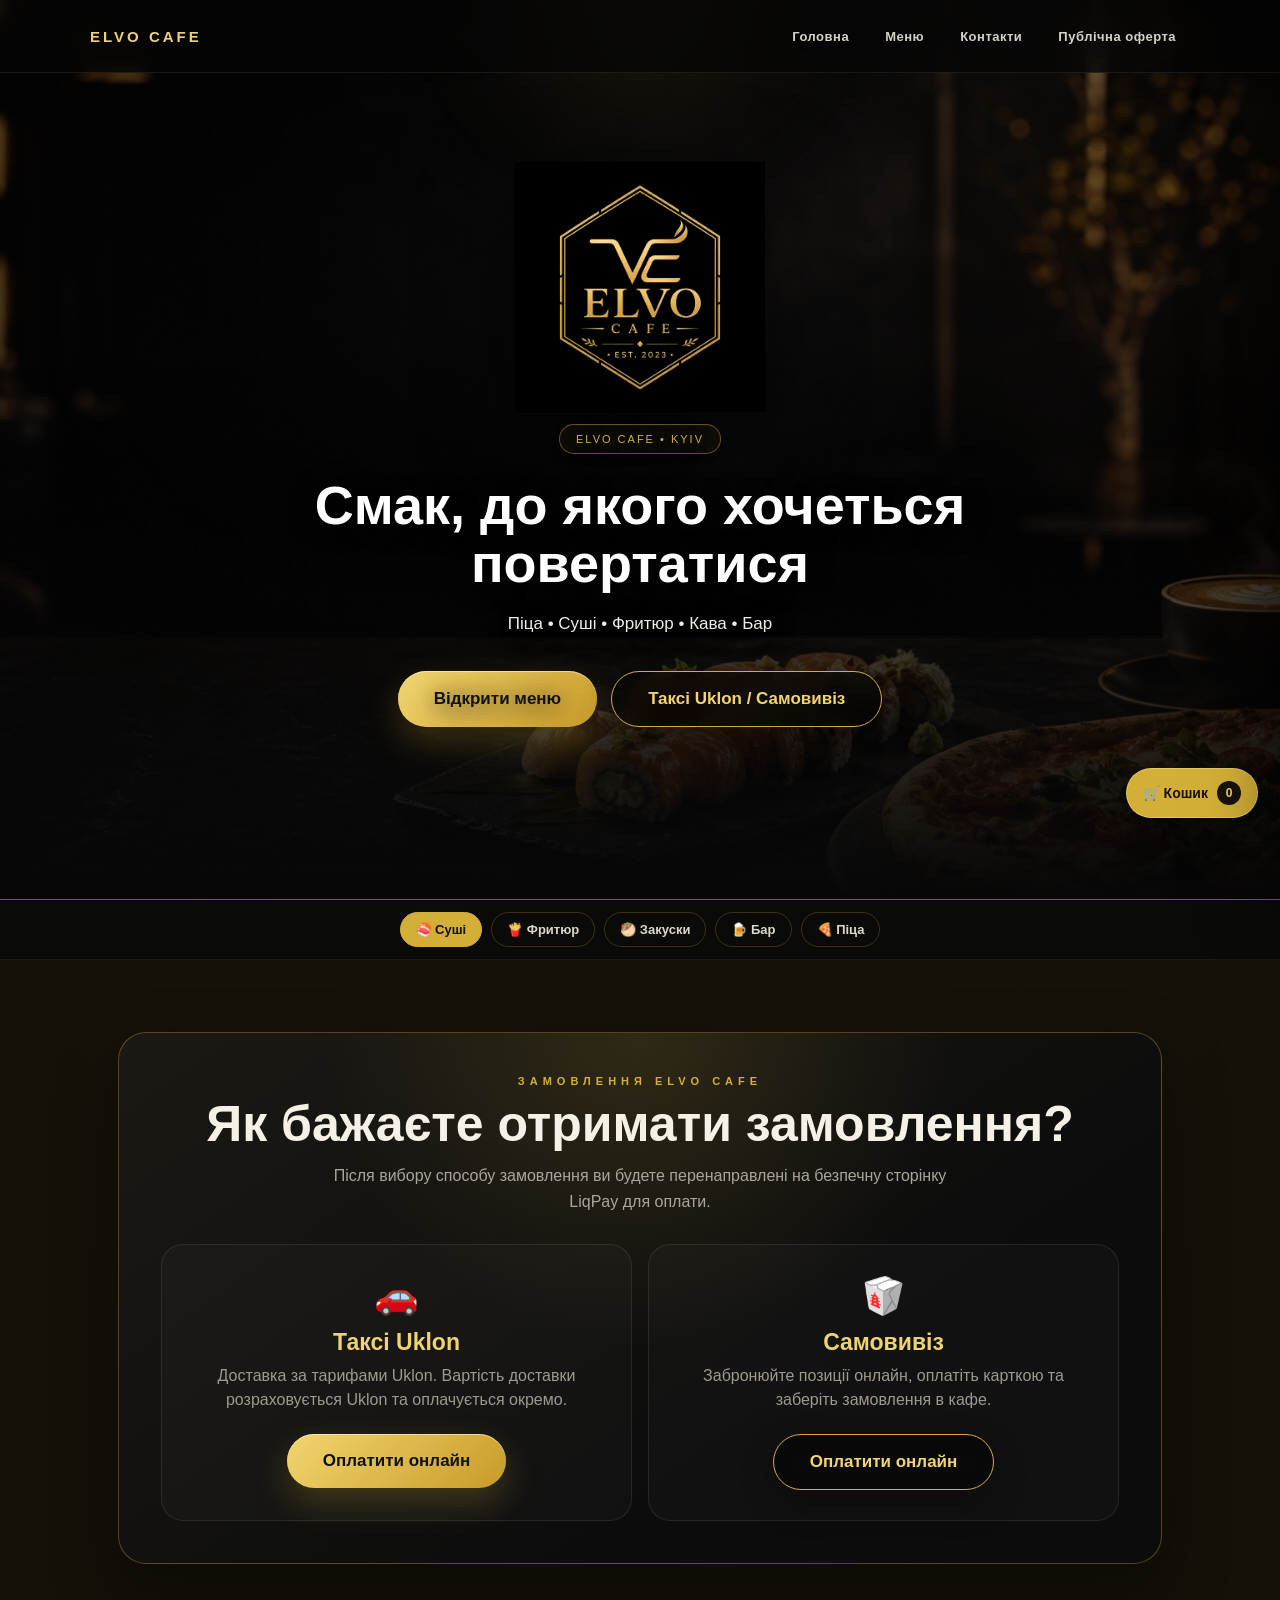
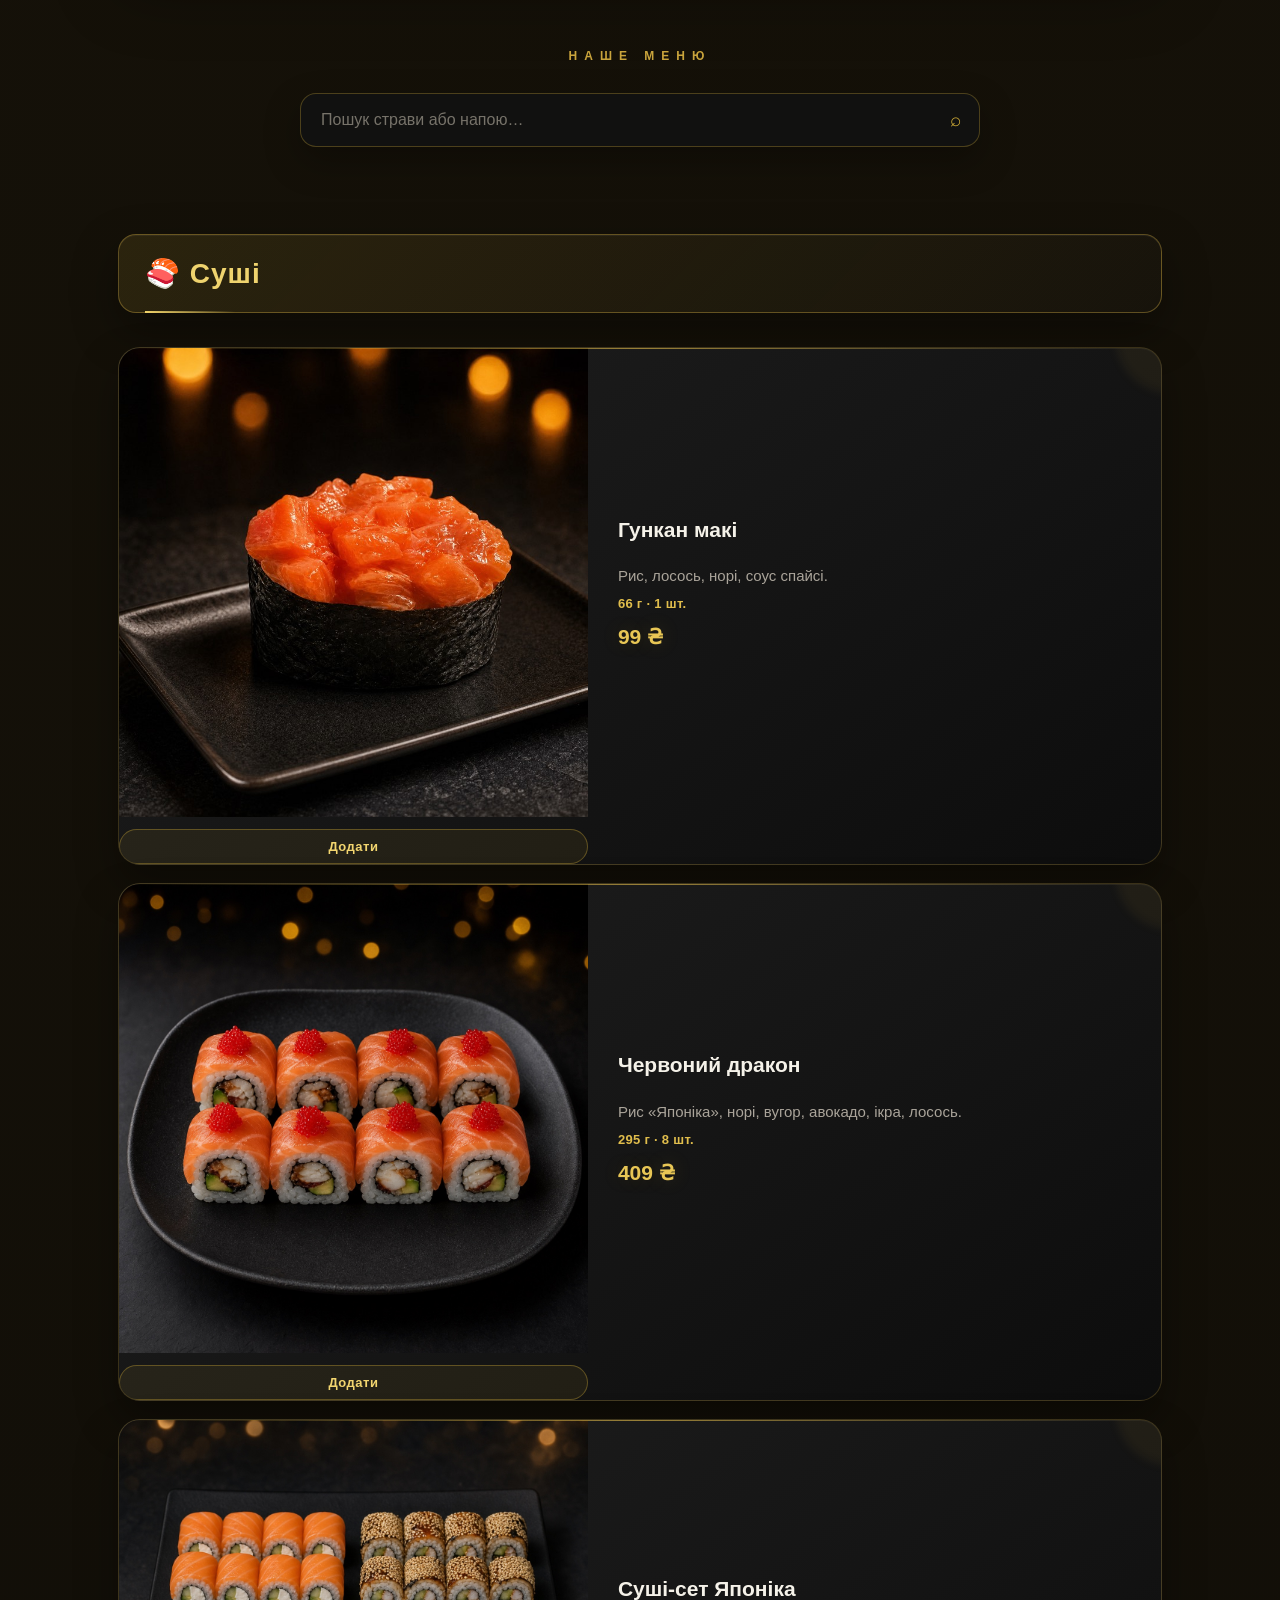
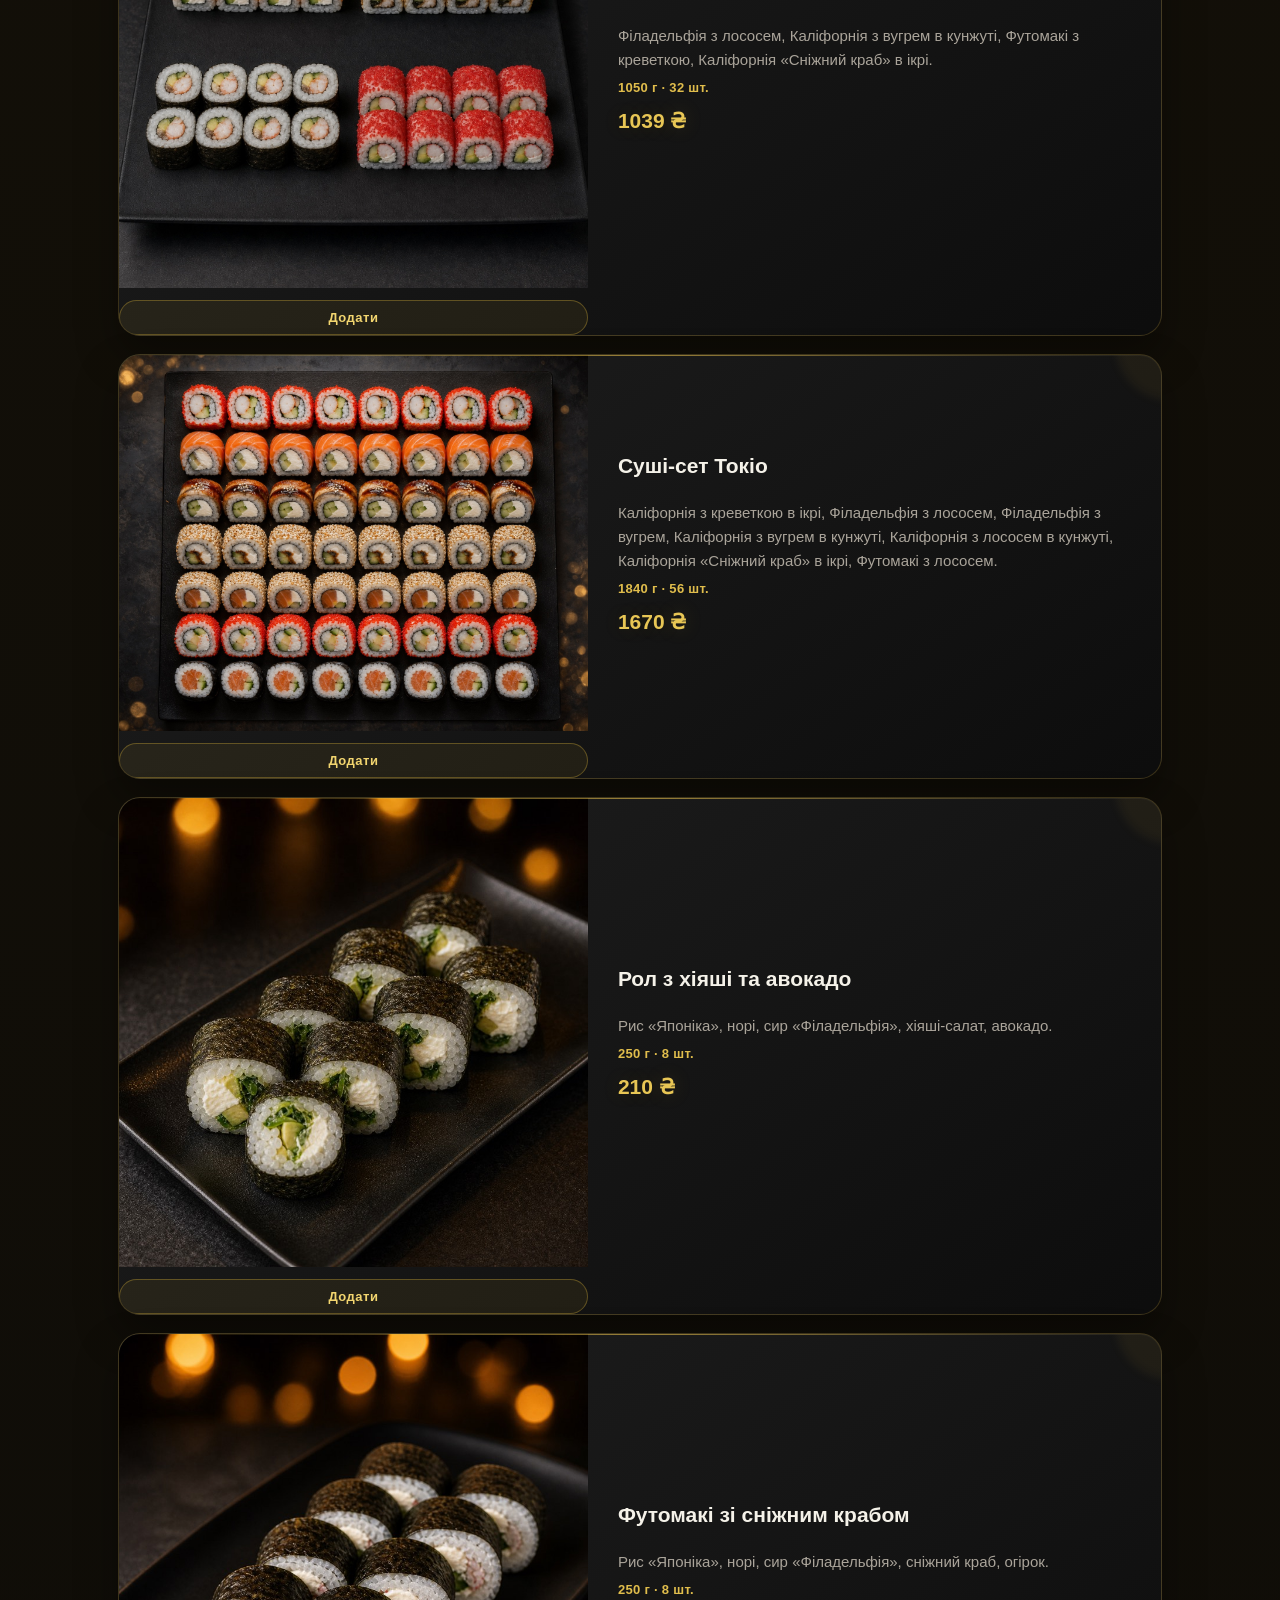
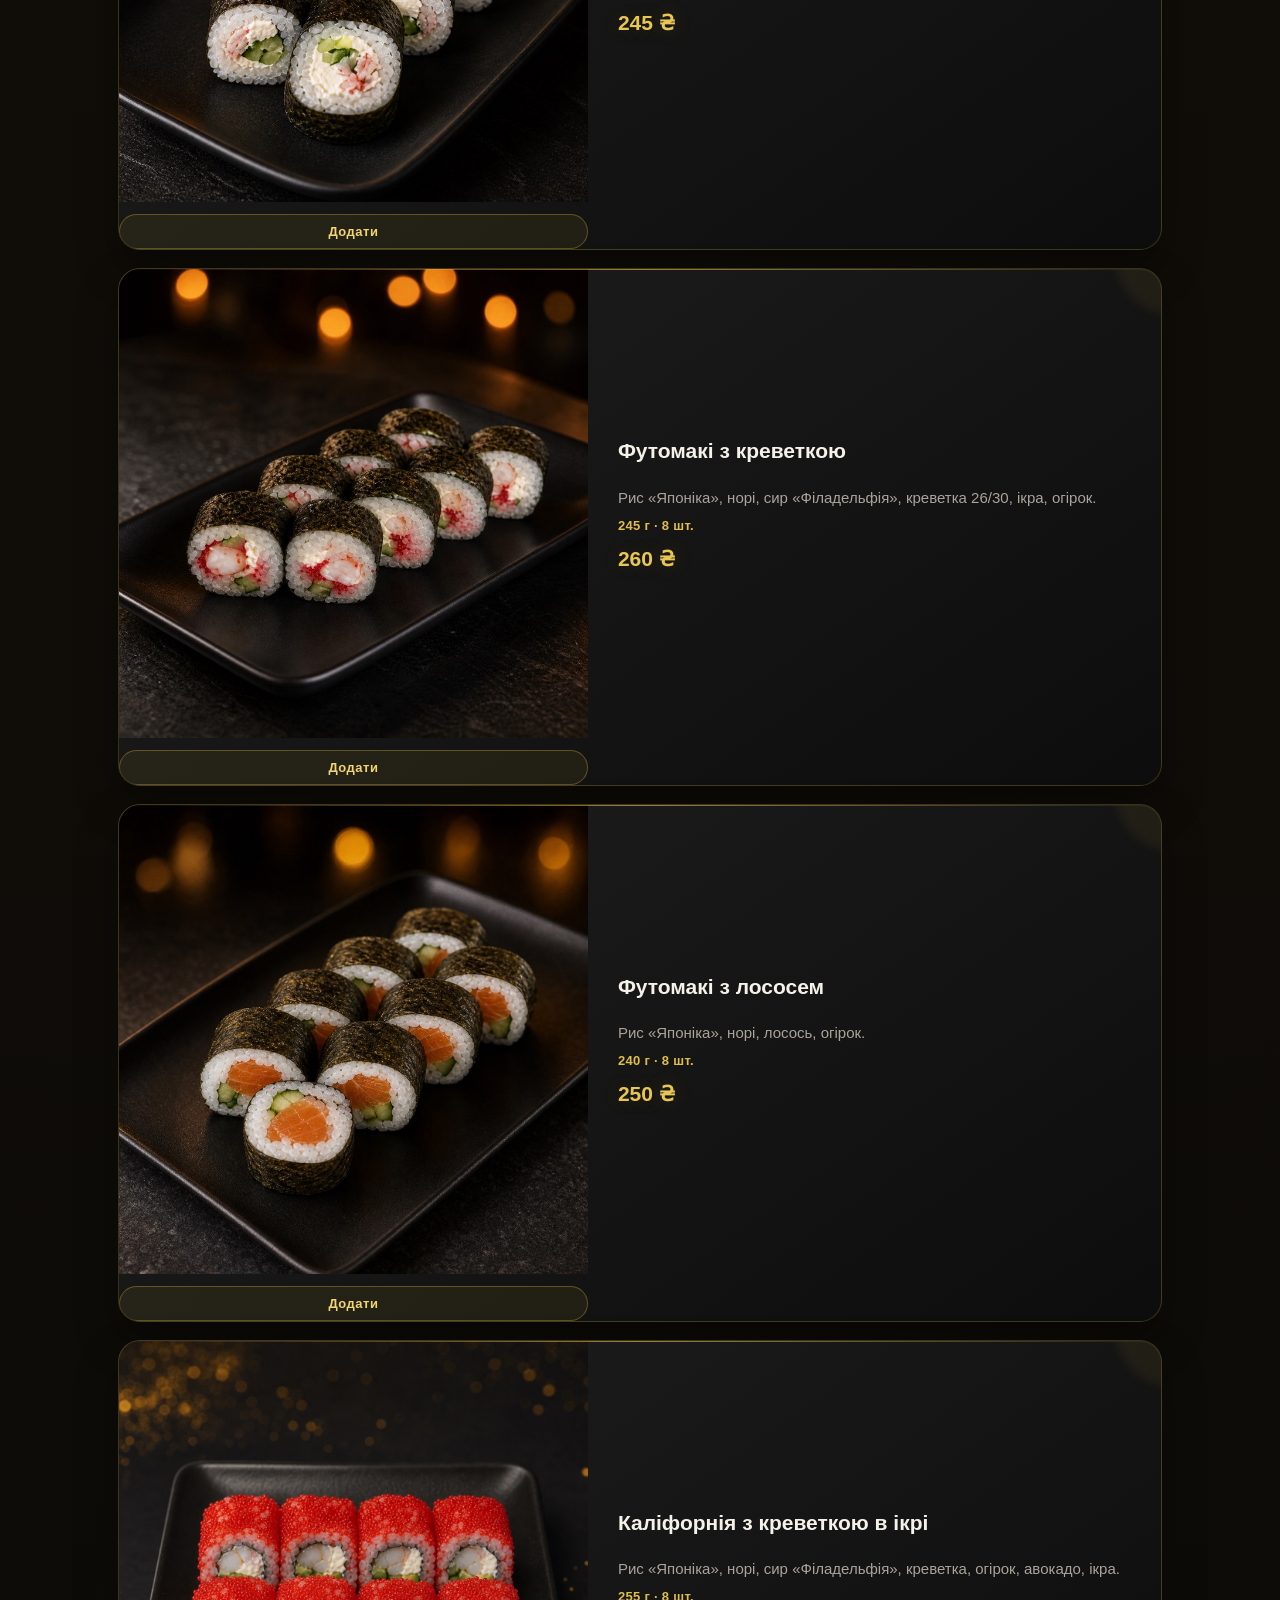
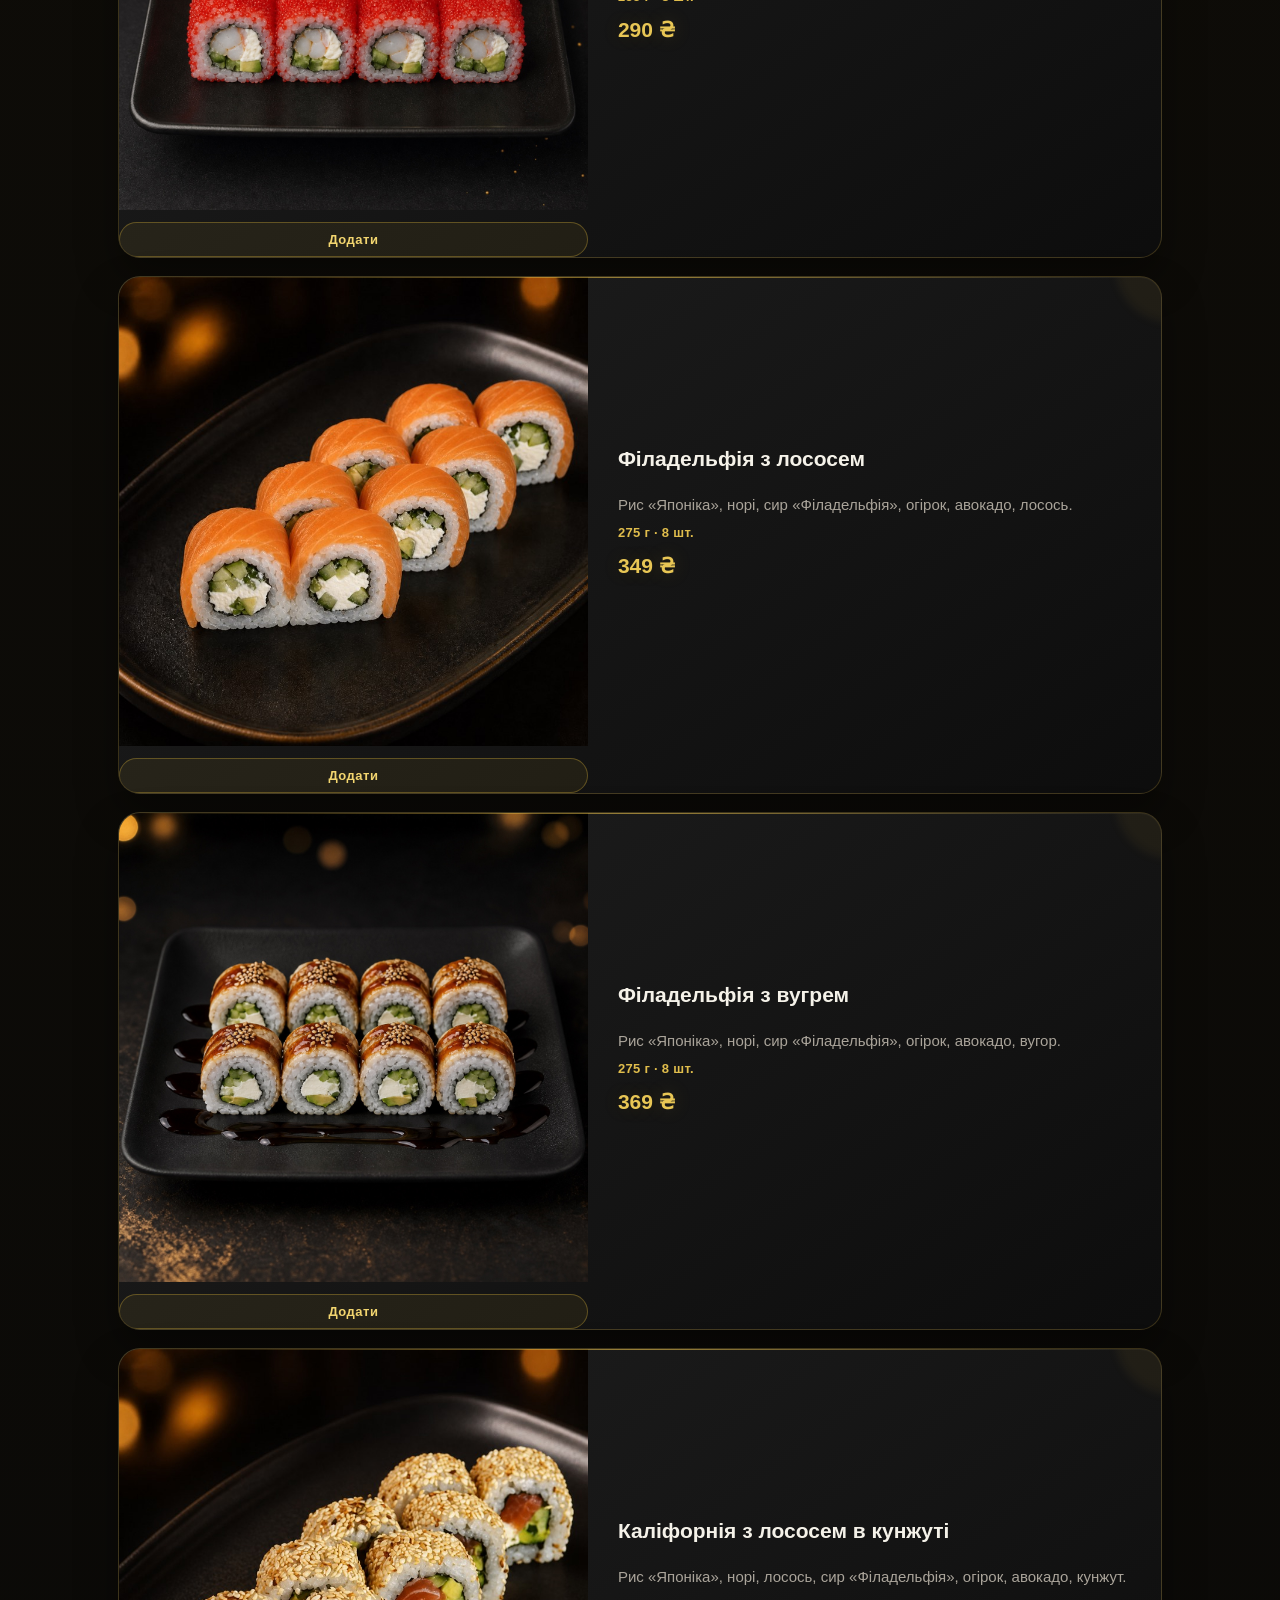
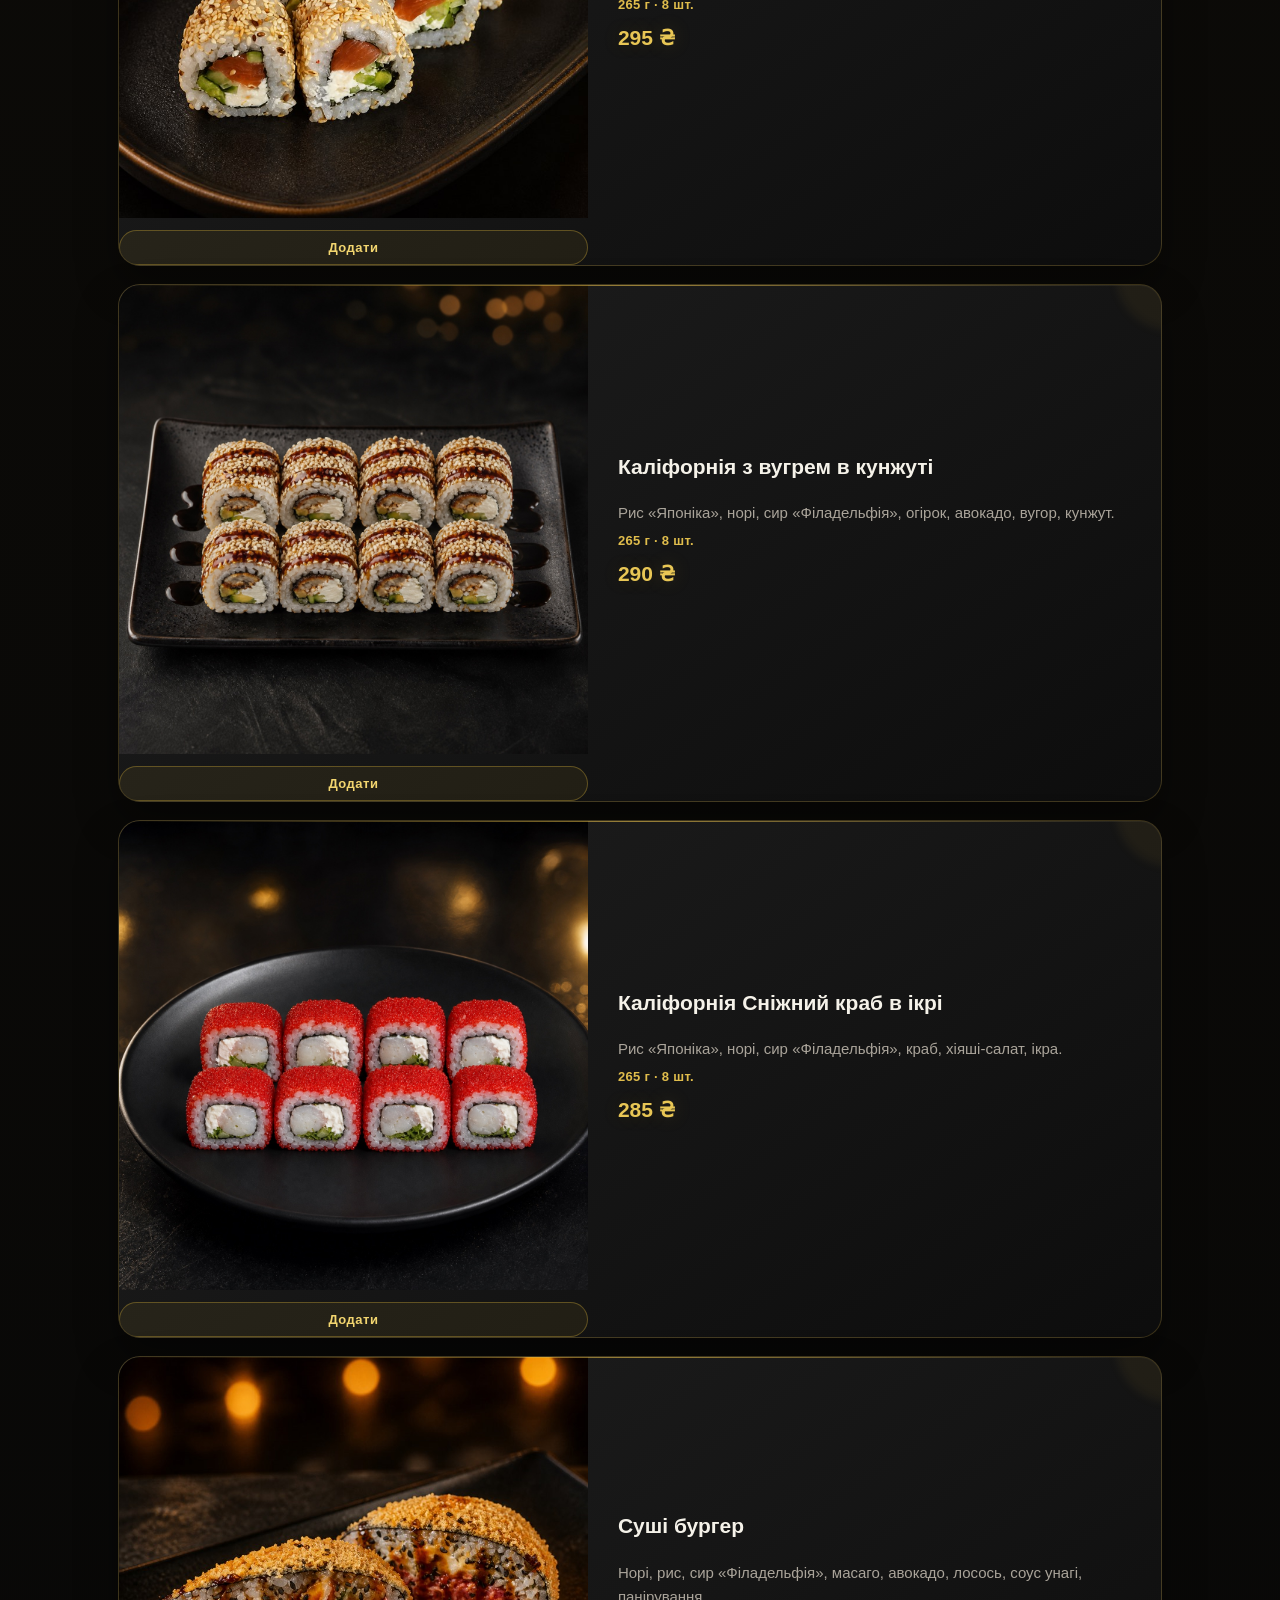
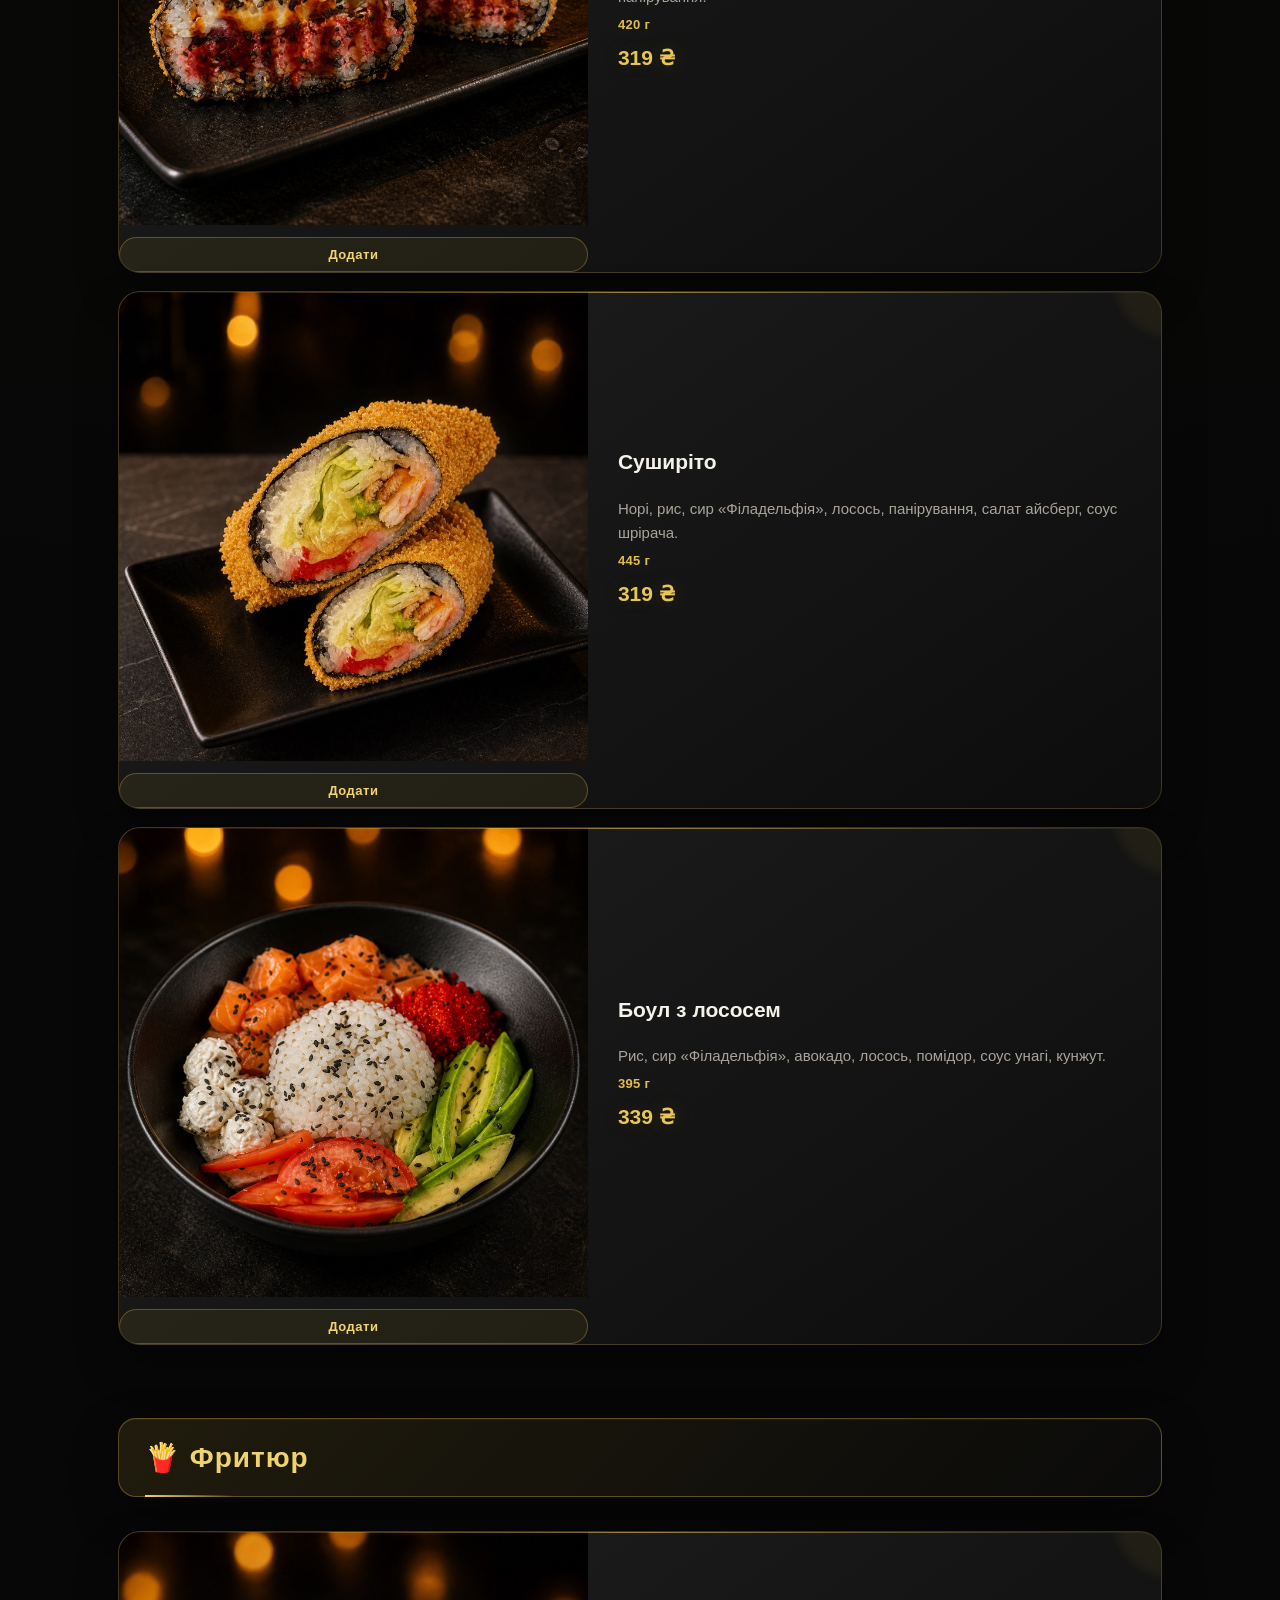
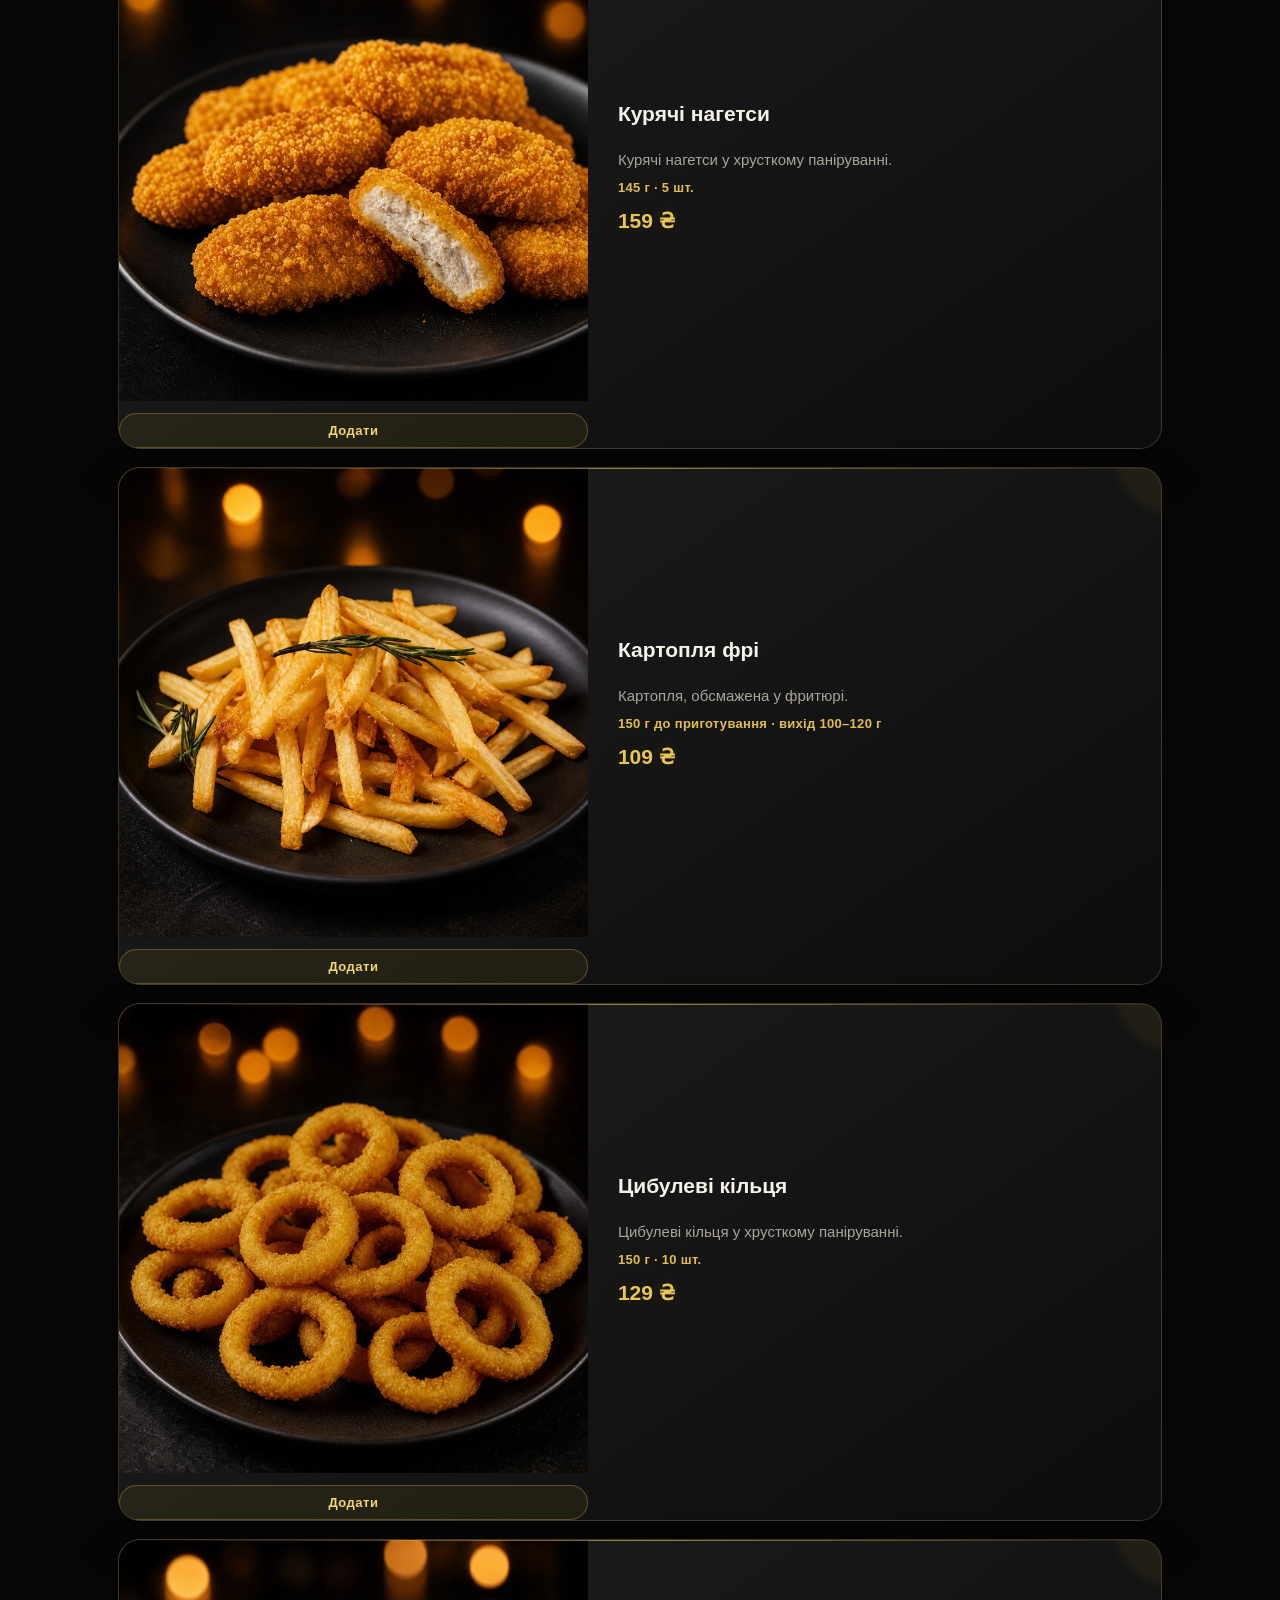
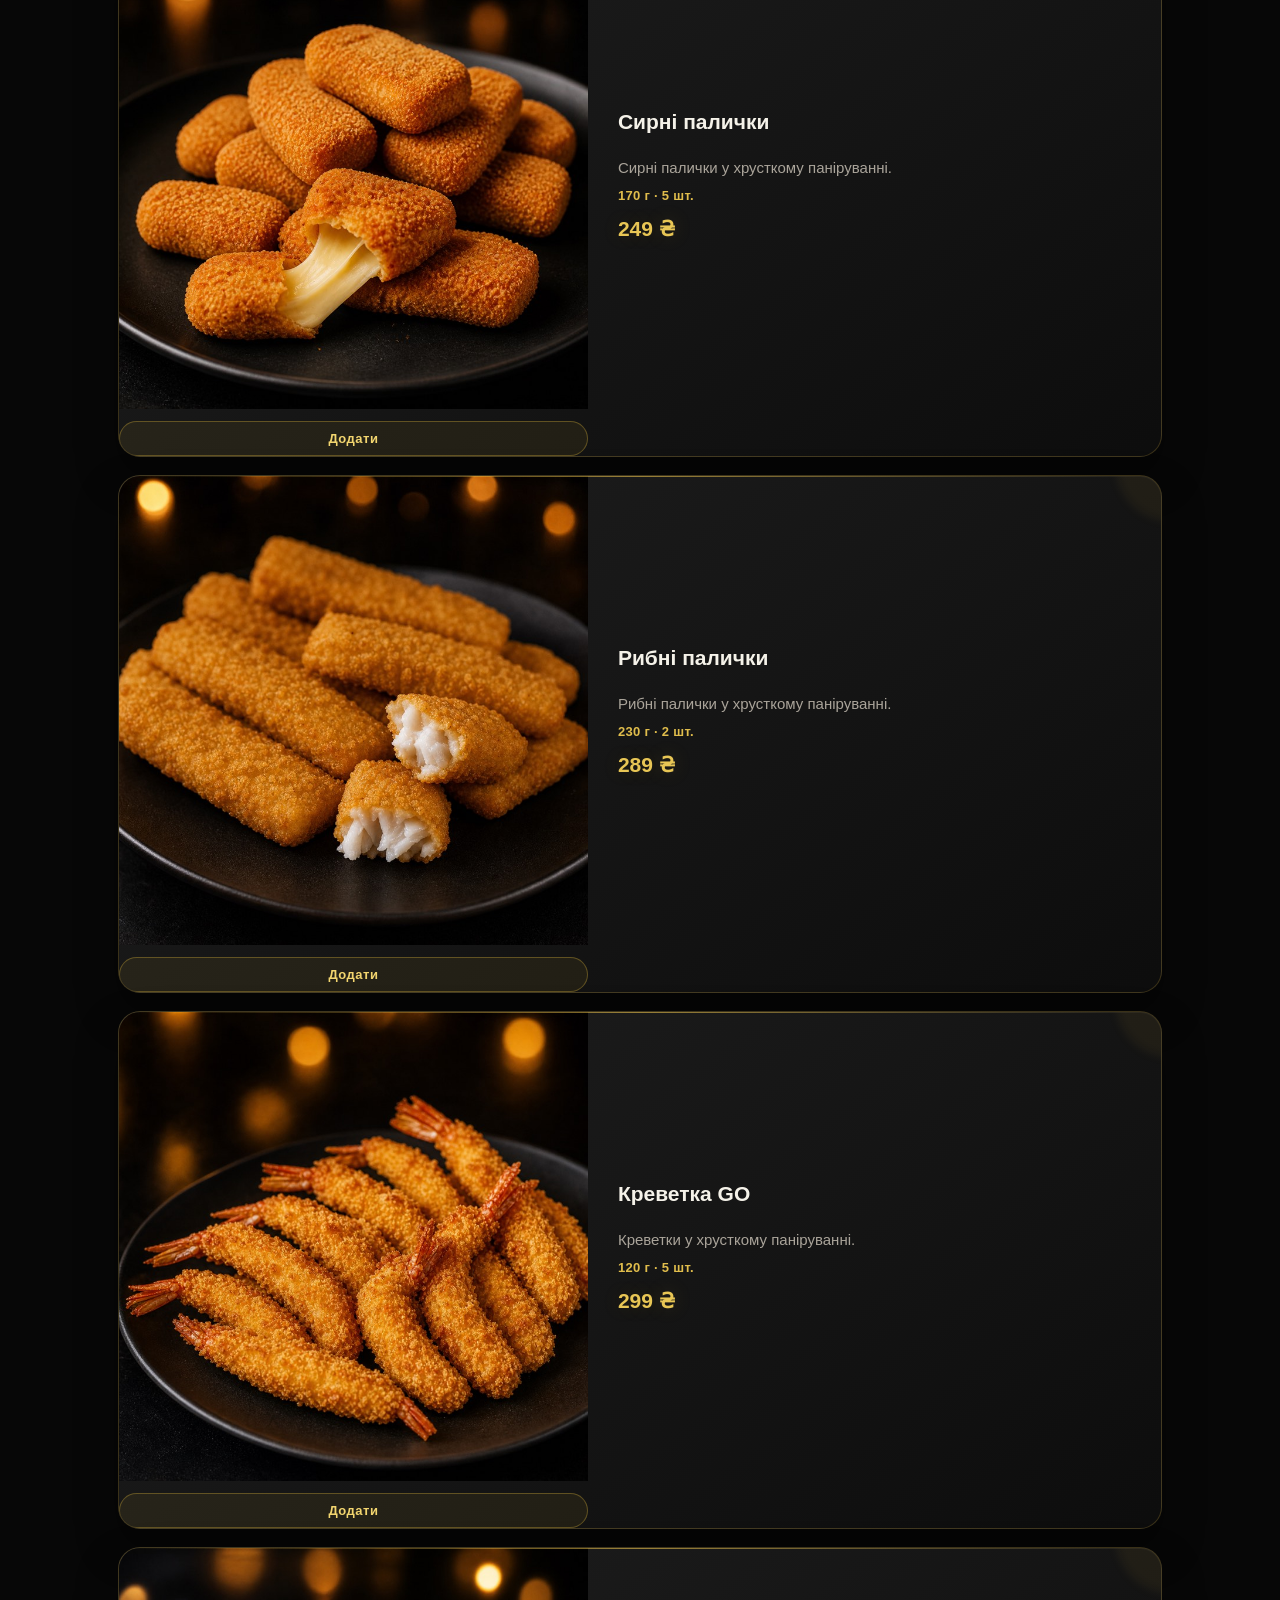
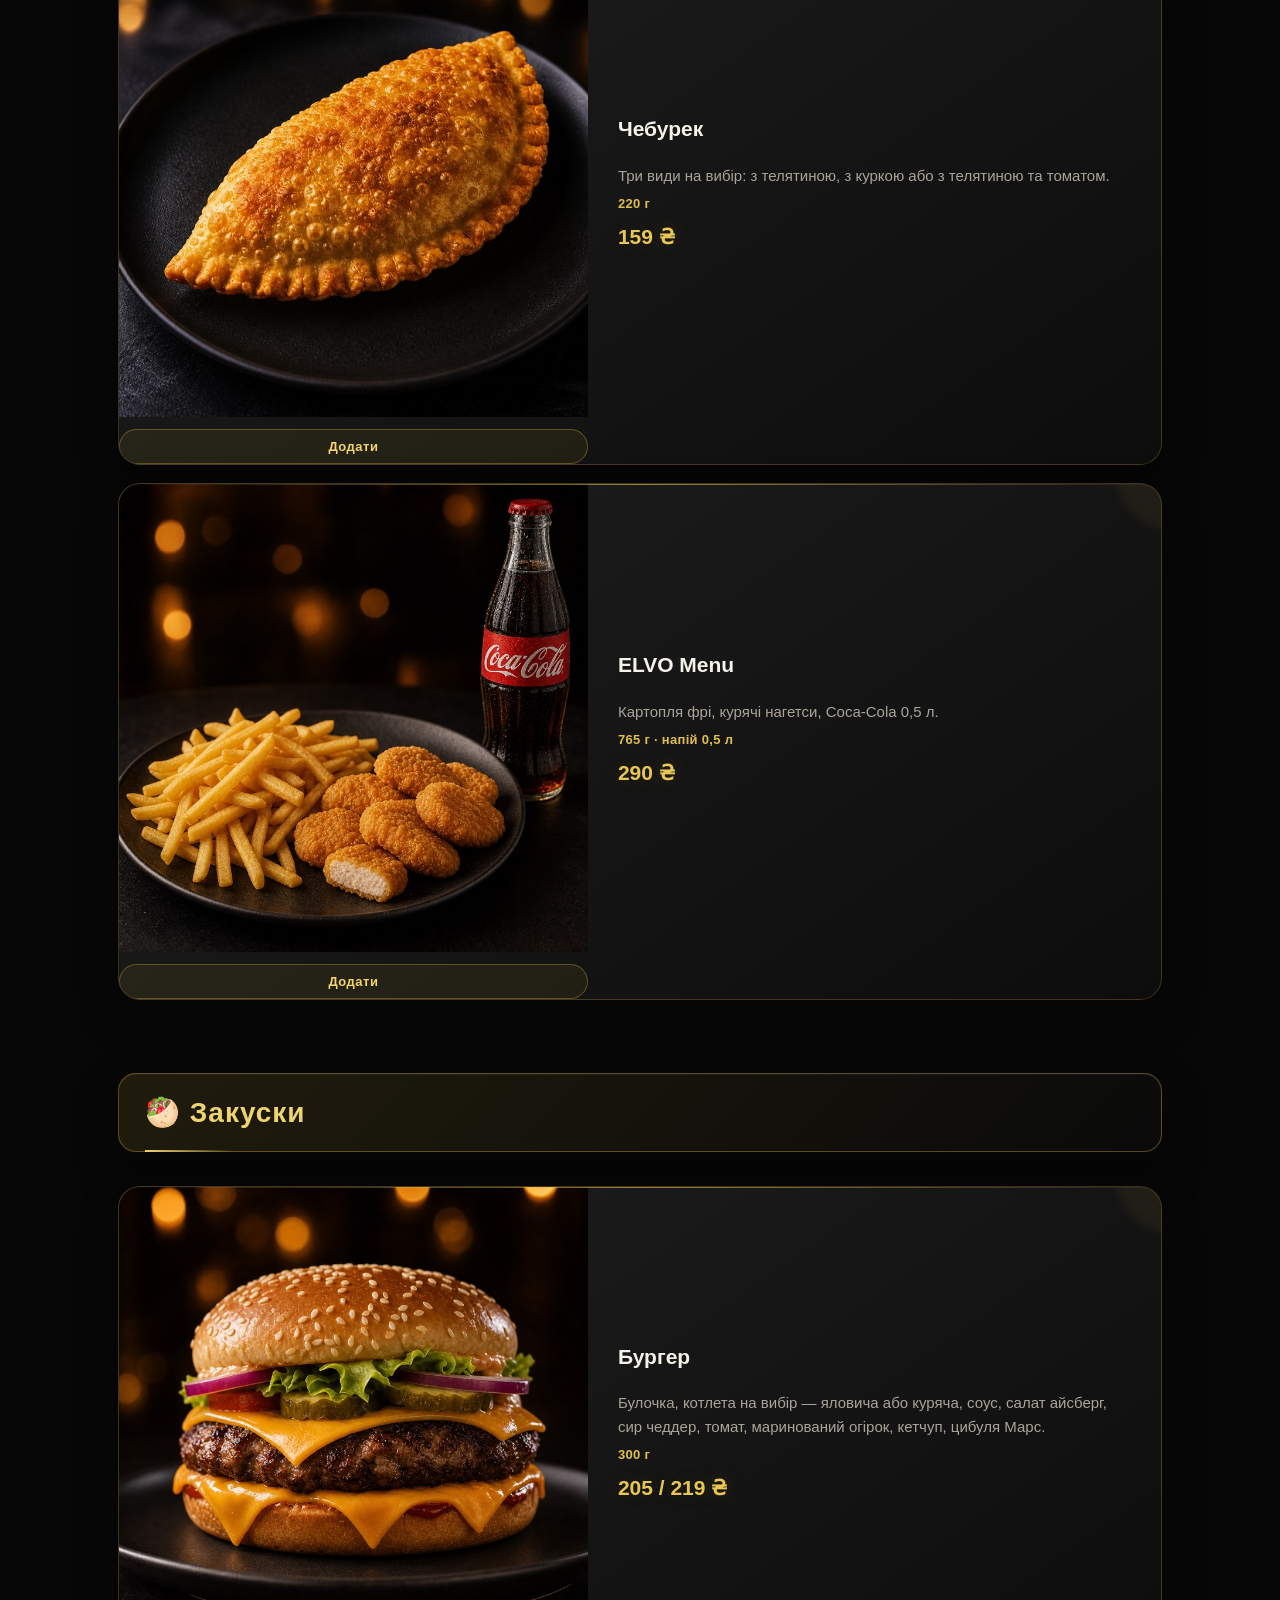
==== commit 22d63010: "Update bar prices and temporarily hide seasonal drinks" ====
--- a/index.html
+++ b/index.html
@@ -1446,15 +1446,17 @@
 🍺 Бар
 </div>
 
+<!-- Сезонна позиція тимчасово прихована. Для повернення приберіть коментар навколо картки.
 <article class="card featured-dish">
   <img class="dish-photo" src="pyvo.jpg" alt="Баварське Lager" loading="lazy" width="900" height="900">
   <div class="dish-content">
     <div class="name">Баварське Lager</div>
     <p class="dish-description">Світле пиво лагер із чистим солодовим смаком та м’якою хмелевою гірчинкою.</p>
     <p class="dish-meta">1 кг</p>
-    <div class="price">102,99 ₴ / 1 кг</div>
+    <div class="price">113,49 ₴ / 1 кг</div>
   </div>
 </article>
+-->
 
 <article class="card featured-dish">
   <img class="dish-photo" src="pyvo.jpg" alt="Gold Пшеничне" loading="lazy" width="900" height="900">
@@ -1462,7 +1464,7 @@
     <div class="name">Gold Пшеничне</div>
     <p class="dish-description">Світле пшеничне пиво з м’яким смаком і легкою хлібною ноткою.</p>
     <p class="dish-meta">1 кг</p>
-    <div class="price">107,99 ₴ / 1 кг</div>
+    <div class="price">118,49 ₴ / 1 кг</div>
   </div>
 </article>
 
@@ -1472,19 +1474,21 @@
     <div class="name">Altmuller Blanche</div>
     <p class="dish-description">Нефільтроване пшеничне пиво у стилі blanche з освіжаючим м’яким смаком.</p>
     <p class="dish-meta">1 кг</p>
-    <div class="price">104,99 ₴ / 1 кг</div>
+    <div class="price">160,49 ₴ / 1 кг</div>
   </div>
 </article>
 
+<!-- Сезонна позиція тимчасово прихована. Для повернення приберіть коментар навколо картки.
 <article class="card featured-dish">
   <img class="dish-photo" src="kvas.jpg" alt="Квас" loading="lazy" width="900" height="900">
   <div class="dish-content">
     <div class="name">Квас</div>
     <p class="dish-description">Натуральний безалкогольний хлібний квас із насиченим освіжаючим смаком.</p>
     <p class="dish-meta">1 кг</p>
-    <div class="price">54,99 ₴ / 1 кг</div>
+    <div class="price">65,49 ₴ / 1 кг</div>
   </div>
 </article>
+-->
 
 <article class="card featured-dish">
   <img class="dish-photo" src="lymonad.jpg" alt="Лимонад" loading="lazy" width="900" height="900">
@@ -1492,7 +1496,7 @@
     <div class="name">Лимонад</div>
     <p class="dish-description">Безалкогольний лимонад із натуральним соком лайма, льодом і цитрусовою свіжістю.</p>
     <p class="dish-meta">1 кг</p>
-    <div class="price">49,99 ₴ / 1 кг</div>
+    <div class="price">60,49 ₴ / 1 кг</div>
   </div>
 </article>
 
@@ -1502,7 +1506,7 @@
     <div class="name">Джин-тонік</div>
     <p class="dish-description">Класичний коктейль: джин, тонік, лайм, лід і гілочка розмарину.</p>
     <p class="dish-meta">1 кг</p>
-    <div class="price">105,99 ₴ / 1 кг</div>
+    <div class="price">116,49 ₴ / 1 кг</div>
   </div>
 </article>
 
@@ -1512,7 +1516,7 @@
     <div class="name">Prosecco Frizzante Extra Dry (Італія)</div>
     <p class="dish-description">Італійське біле ігристе вино Extra Dry з легким фруктовим смаком.</p>
     <p class="dish-meta">1 кг</p>
-    <div class="price">499,90 ₴ / 1 кг</div>
+    <div class="price">510,49 ₴ / 1 кг</div>
   </div>
 </article>
 
@@ -1522,7 +1526,7 @@
     <div class="name">Prosecco Frizzante Сухе (Закарпаття)</div>
     <p class="dish-description">Біле сухе ігристе вино Frizzante із легким свіжим смаком.</p>
     <p class="dish-meta">1 кг</p>
-    <div class="price">144,99 ₴ / 1 кг</div>
+    <div class="price">155,49 ₴ / 1 кг</div>
   </div>
 </article>
 <div class="title" id="pizza">🍕 Піца
@@ -1532,7 +1536,7 @@
 <img class="dish-photo" src="marharyta-pitsa.jpg" alt="Піца Маргарита" loading="lazy" width="800" height="800">
 <div class="dish-content">
 <div class="name">Маргарита</div>
-<p class="dish-meta">30 см · 590 г</p>
+<p class="dish-meta">30 см · 510 г</p>
 <p class="dish-description">Сир моцарела, соус маринара, базилік, томати, соус песто, прованські трави</p>
 <div class="price">219 ₴</div>
 </div>
@@ -1542,7 +1546,7 @@
 <img class="dish-photo" src="milano-pitsa.jpg" alt="Піца Мілано" loading="lazy" width="800" height="800">
 <div class="dish-content">
 <div class="name">Мілано</div>
-<p class="dish-meta">30 см · орієнтовна вага 650 г</p>
+<p class="dish-meta">30 см · орієнтовна вага 470 г</p>
 <p class="dish-description">Сир моцарела, ковбаса мілано, соус маринара</p>
 <div class="price">239 ₴</div>
 </div>
@@ -1552,7 +1556,7 @@
 <img class="dish-photo" src="spokusa-pitsa.jpg" alt="Піца Спокуса" loading="lazy" width="800" height="800">
 <div class="dish-content">
 <div class="name">СПОКУСА 🌶️</div>
-<p class="dish-meta">30 см · орієнтовна вага 650 г</p>
+<p class="dish-meta">30 см · орієнтовна вага 600 г</p>
 <p class="dish-description">Соус американо, сир, курка, цибуля, гриби, ананас, халапеньйо, кукурудза, соус теріякі</p>
 <div class="price">269 ₴</div>
 </div>
@@ -1562,7 +1566,7 @@
 <img class="dish-photo" src="soniachna-kurka-pitsa.jpg" alt="Піца Сонячна Курка" loading="lazy" width="800" height="800">
 <div class="dish-content">
 <div class="name">Сонячна Курка</div>
-<p class="dish-meta">30 см · орієнтовна вага 650 г</p>
+<p class="dish-meta">30 см · орієнтовна вага 540 г</p>
 <p class="dish-description">Соус вершковий, сир моцарела, сир чеддер, сир пармезан, томати, курка, рукола</p>
 <div class="price">249 ₴</div>
 </div>
@@ -1572,7 +1576,7 @@
 <img class="dish-photo" src="tsezar-pitsa.jpg" alt="Піца Цезар" loading="lazy" width="800" height="800">
 <div class="dish-content">
 <div class="name">Цезар</div>
-<p class="dish-meta">30 см · орієнтовна вага 650 г</p>
+<p class="dish-meta">30 см · орієнтовна вага 520 г</p>
 <p class="dish-description">Сир моцарела, куряча грудка, пармезан, перепелині яйця, томати, салат айсберг, прованські трави, бекон, соус вершковий, соус Цезар</p>
 <div class="price">279 ₴</div>
 </div>
@@ -1582,7 +1586,7 @@
 <img class="dish-photo" src="karbonara-pitsa.jpg" alt="Піца Карбонара" loading="lazy" width="800" height="800">
 <div class="dish-content">
 <div class="name">Карбонара</div>
-<p class="dish-meta">30 см · орієнтовна вага 650 г</p>
+<p class="dish-meta">30 см · орієнтовна вага 540 г</p>
 <p class="dish-description">Сир моцарела, бекон, шинка, перепелині яйця, цибуля марс, рукола, прованські трави, соус бешамель</p>
 <div class="price">249 ₴</div>
 </div>
@@ -1592,7 +1596,7 @@
 <img class="dish-photo" src="chotyry-miasa.jpg" alt="Піца Чотири м'яса" loading="lazy" width="800" height="800">
 <div class="dish-content">
 <div class="name">Чотири м'яса</div>
-<p class="dish-meta">30 см · орієнтовна вага 650 г</p>
+<p class="dish-meta">30 см · орієнтовна вага 525 г</p>
 <p class="dish-description">Сир моцарела, шинка, салямі, бекон, копчена курка, томати, зелень, соус американо</p>
 <div class="price">239 ₴</div>
 </div>
@@ -1602,7 +1606,7 @@
 <img class="dish-photo" src="diablo.jpg" alt="Піца Діабло" loading="lazy" width="800" height="800">
 <div class="dish-content">
 <div class="name">Діабло 🌶️</div>
-<p class="dish-meta">30 см · орієнтовна вага 650 г</p>
+<p class="dish-meta">30 см · орієнтовна вага 510 г</p>
 <p class="dish-description">Сир моцарела, пепероні, дорблю, пармезан, халапеньйо, соус маринара, соус шрірача, маслини</p>
 <div class="price">249 ₴</div>
 </div>
@@ -1612,7 +1616,7 @@
 <img class="dish-photo" src="zhulien.jpg" alt="Піца Жульєн" loading="lazy" width="800" height="800">
 <div class="dish-content">
 <div class="name">Жульєн</div>
-<p class="dish-meta">30 см · орієнтовна вага 650 г</p>
+<p class="dish-meta">30 см · орієнтовна вага 500 г</p>
 <p class="dish-description">Сир моцарела, цибуля Марс, копчена курка, гриби, соус вершковий</p>
 <div class="price">239 ₴</div>
 </div>
@@ -1632,7 +1636,7 @@
 <img class="dish-photo" src="sweet-chicken.jpg" alt="Піца Sweet Chicken" loading="lazy" width="800" height="800">
 <div class="dish-content">
 <div class="name">Sweet Chicken</div>
-<p class="dish-meta">30 см · 690 г</p>
+<p class="dish-meta">30 см · 560 г</p>
 <p class="dish-description">Соус вершковий, сир моцарела, маринована цибуля Марс, гриби, маринована копчена курка, солодкий соус чилі</p>
 <div class="price">259 ₴</div>
 </div>
@@ -1642,7 +1646,7 @@
 <img class="dish-photo" src="peperoni.jpg" alt="Пепероні" loading="lazy" width="800" height="800">
 <div class="dish-content">
 <div class="name">Пепероні 🌶️</div>
-<p class="dish-meta">30 см · орієнтовна вага 650 г</p>
+<p class="dish-meta">30 см · орієнтовна вага 470 г</p>
 <p class="dish-description">Сир моцарела, соус маринара, пепероні</p>
 <div class="price">269 ₴</div>
 </div>
@@ -1652,7 +1656,7 @@
 <img class="dish-photo" src="miasna-feieriia.jpg" alt="Піца М'ясна Феєрія" loading="lazy" width="800" height="800">
 <div class="dish-content">
 <div class="name">М'ясна Феєрія 🌶️</div>
-<p class="dish-meta">30 см · 790 г</p>
+<p class="dish-meta">30 см · 590 г</p>
 <p class="dish-description">Соус маринара, сир моцарела, сир чеддер, пепероні, шинка, мисливські ковбаски, кукурудза, цибуля Марс, соус барбекю</p>
 <div class="price">279 ₴</div>
 </div>
@@ -1662,7 +1666,7 @@
 <img class="dish-photo" src="vershkova-z-bekonom-ta-hrybamy.jpg" alt="Піца Вершкова з беконом та грибами" loading="lazy" width="800" height="800">
 <div class="dish-content">
 <div class="name">Вершкова з беконом та грибами</div>
-<p class="dish-meta">30 см · орієнтовна вага 650 г</p>
+<p class="dish-meta">30 см · орієнтовна вага 590 г</p>
 <p class="dish-description">Гриби, бекон, карамелізована цибуля Марс, моцарела, рукола, пармезан, вершки, соус авторський</p>
 <div class="price">269 ₴</div>
 </div>
@@ -1672,7 +1676,7 @@
 <img class="dish-photo" src="chotyry-syra.jpg" alt="Піца Чотири Сира" loading="lazy" width="800" height="800">
 <div class="dish-content">
 <div class="name">Чотири Сира</div>
-<p class="dish-meta">30 см · орієнтовна вага 650 г</p>
+<p class="dish-meta">30 см · орієнтовна вага 515 г</p>
 <p class="dish-description">Пармезан, сир горгонзола, сир моцарела, сир гауда, соус вершковий</p>
 <div class="price">249 ₴</div>
 </div>
@@ -1682,7 +1686,7 @@
 <img class="dish-photo" src="peperoni-di-bosco.jpg" alt="Піца Пепероні Di Bosco" loading="lazy" width="800" height="800">
 <div class="dish-content">
 <div class="name">Пепероні Di Bosco 🌶️</div>
-<p class="dish-meta">30 см · орієнтовна вага 650 г</p>
+<p class="dish-meta">30 см · орієнтовна вага 520 г</p>
 <p class="dish-description">Соус барбекю, сир моцарела, пепероні, мисливські ковбаски, гриби, цибуля Марс, перець болгарський, гірчиця американська</p>
 <div class="price">279 ₴</div>
 </div>
@@ -1692,7 +1696,7 @@
 <img class="dish-photo" src="syrna-z-kurkoiu.jpg" alt="Піца Сирна з куркою" loading="lazy" width="800" height="800">
 <div class="dish-content">
 <div class="name">Сирна з куркою</div>
-<p class="dish-meta">30 см · орієнтовна вага 650 г</p>
+<p class="dish-meta">30 см · орієнтовна вага 600 г</p>
 <p class="dish-description">Моцарела, вершки, філадельфія, чеддер, курка, томат, рукола, пармезан</p>
 <div class="price">249 ₴</div>
 </div>
@@ -1702,7 +1706,7 @@
 <img class="dish-photo" src="havaiska.jpg" alt="Піца Гавайська" loading="lazy" width="800" height="800">
 <div class="dish-content">
 <div class="name">Гавайська</div>
-<p class="dish-meta">30 см · орієнтовна вага 650 г</p>
+<p class="dish-meta">30 см · орієнтовна вага 500 г</p>
 <p class="dish-description">Сир моцарела, соус вершковий, ананас, копчена курка</p>
 <div class="price">239 ₴</div>
 </div>
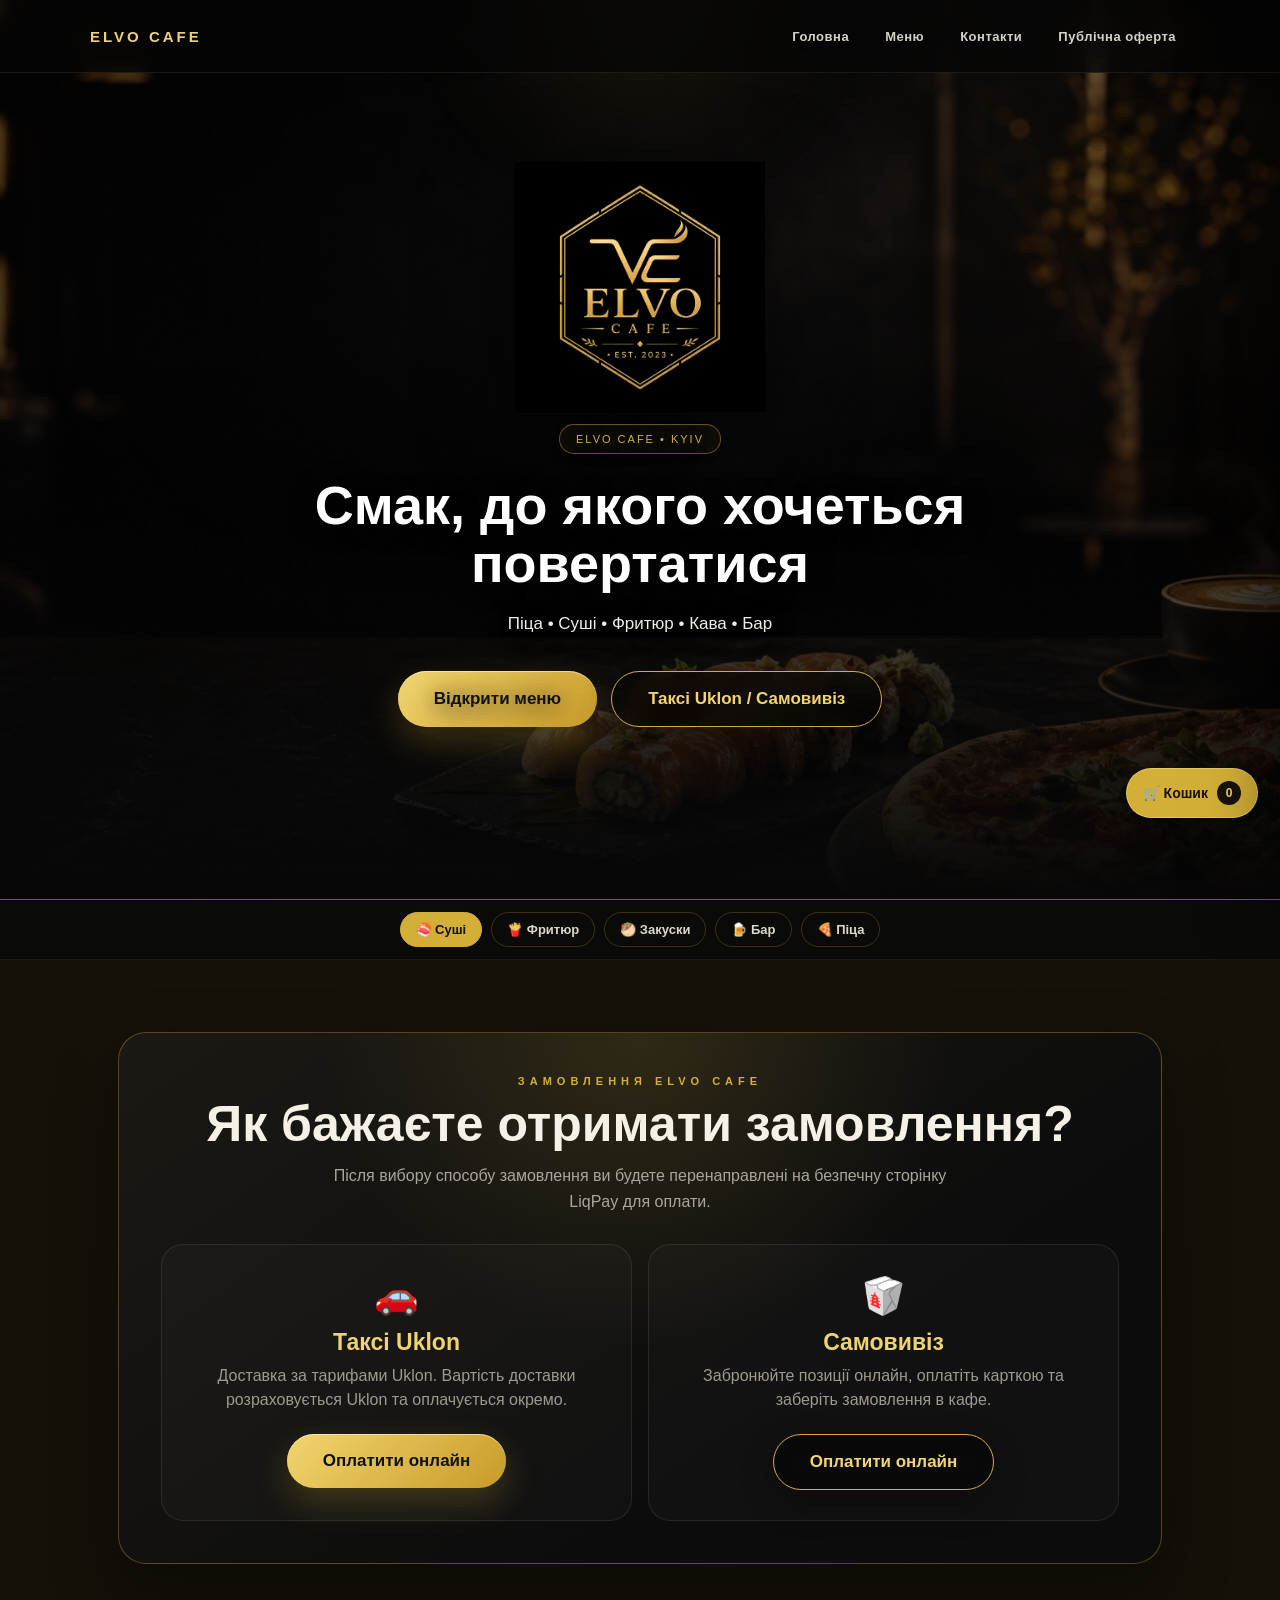
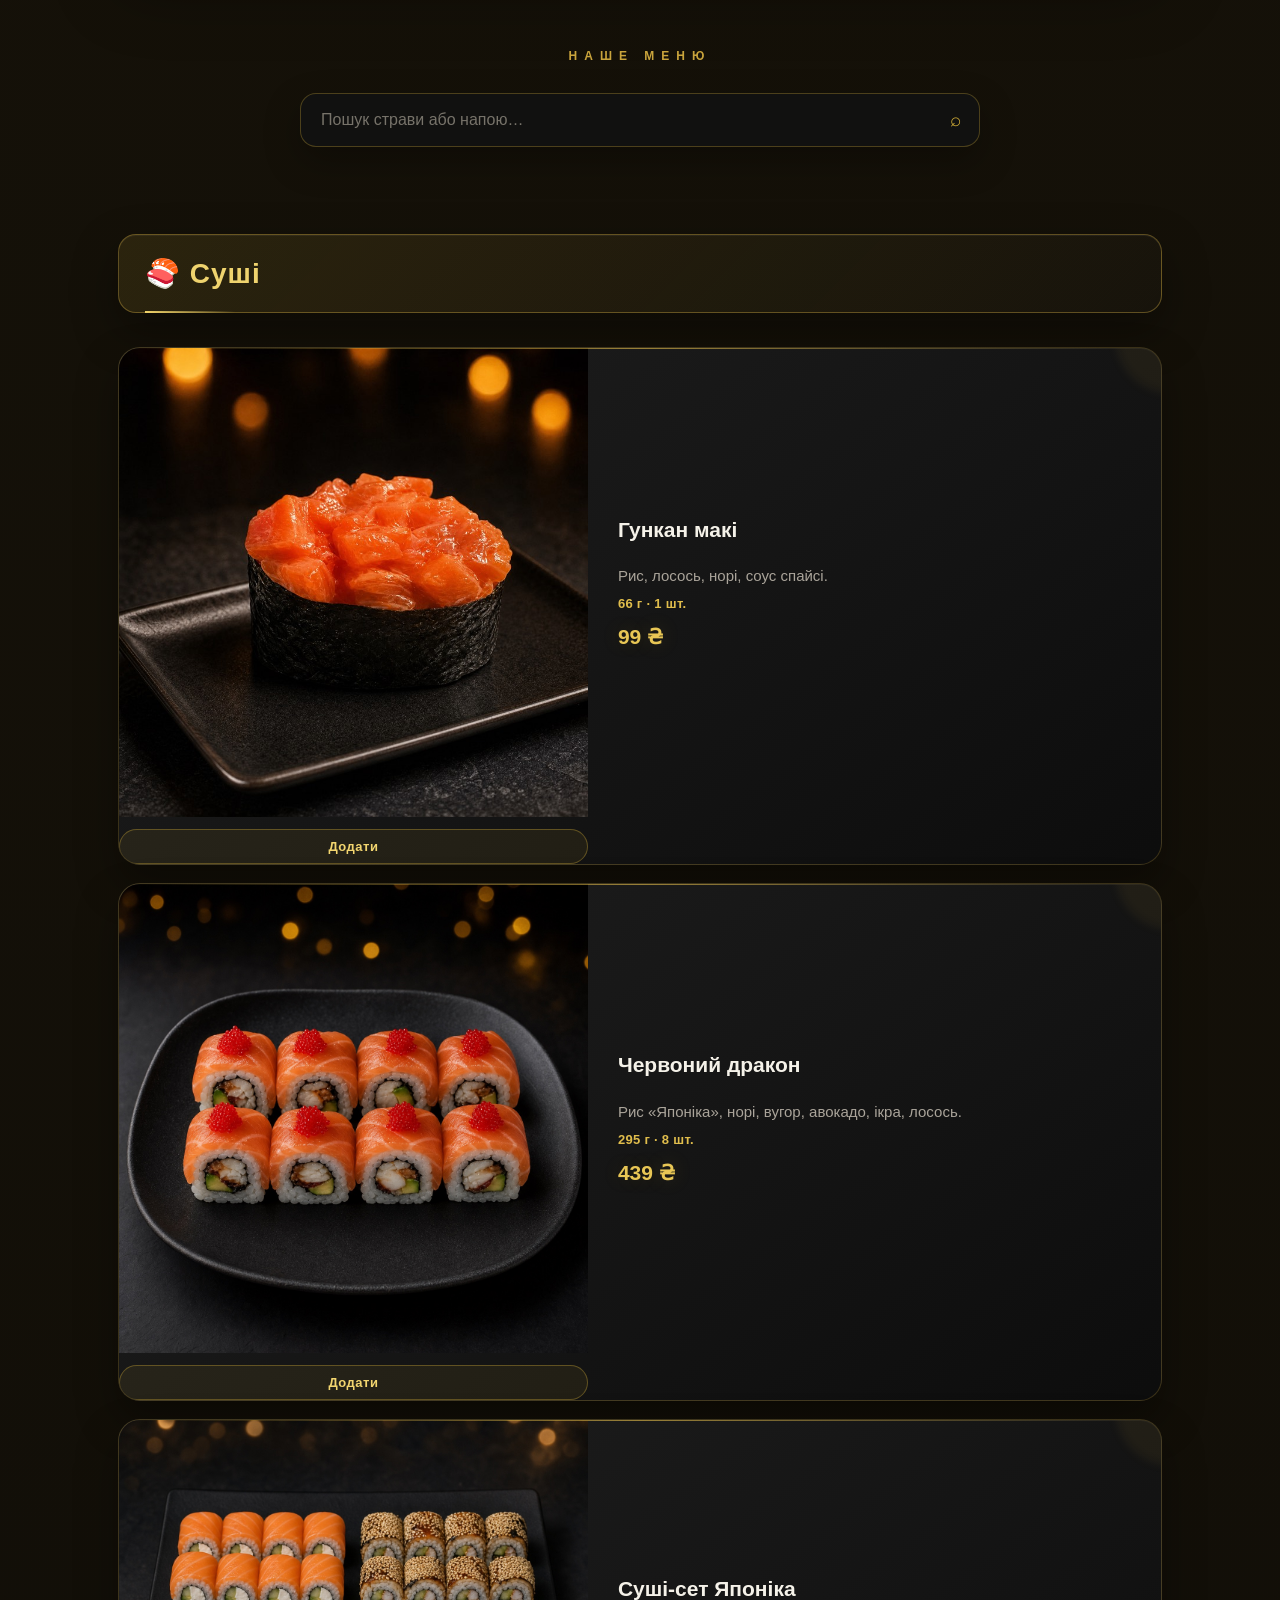
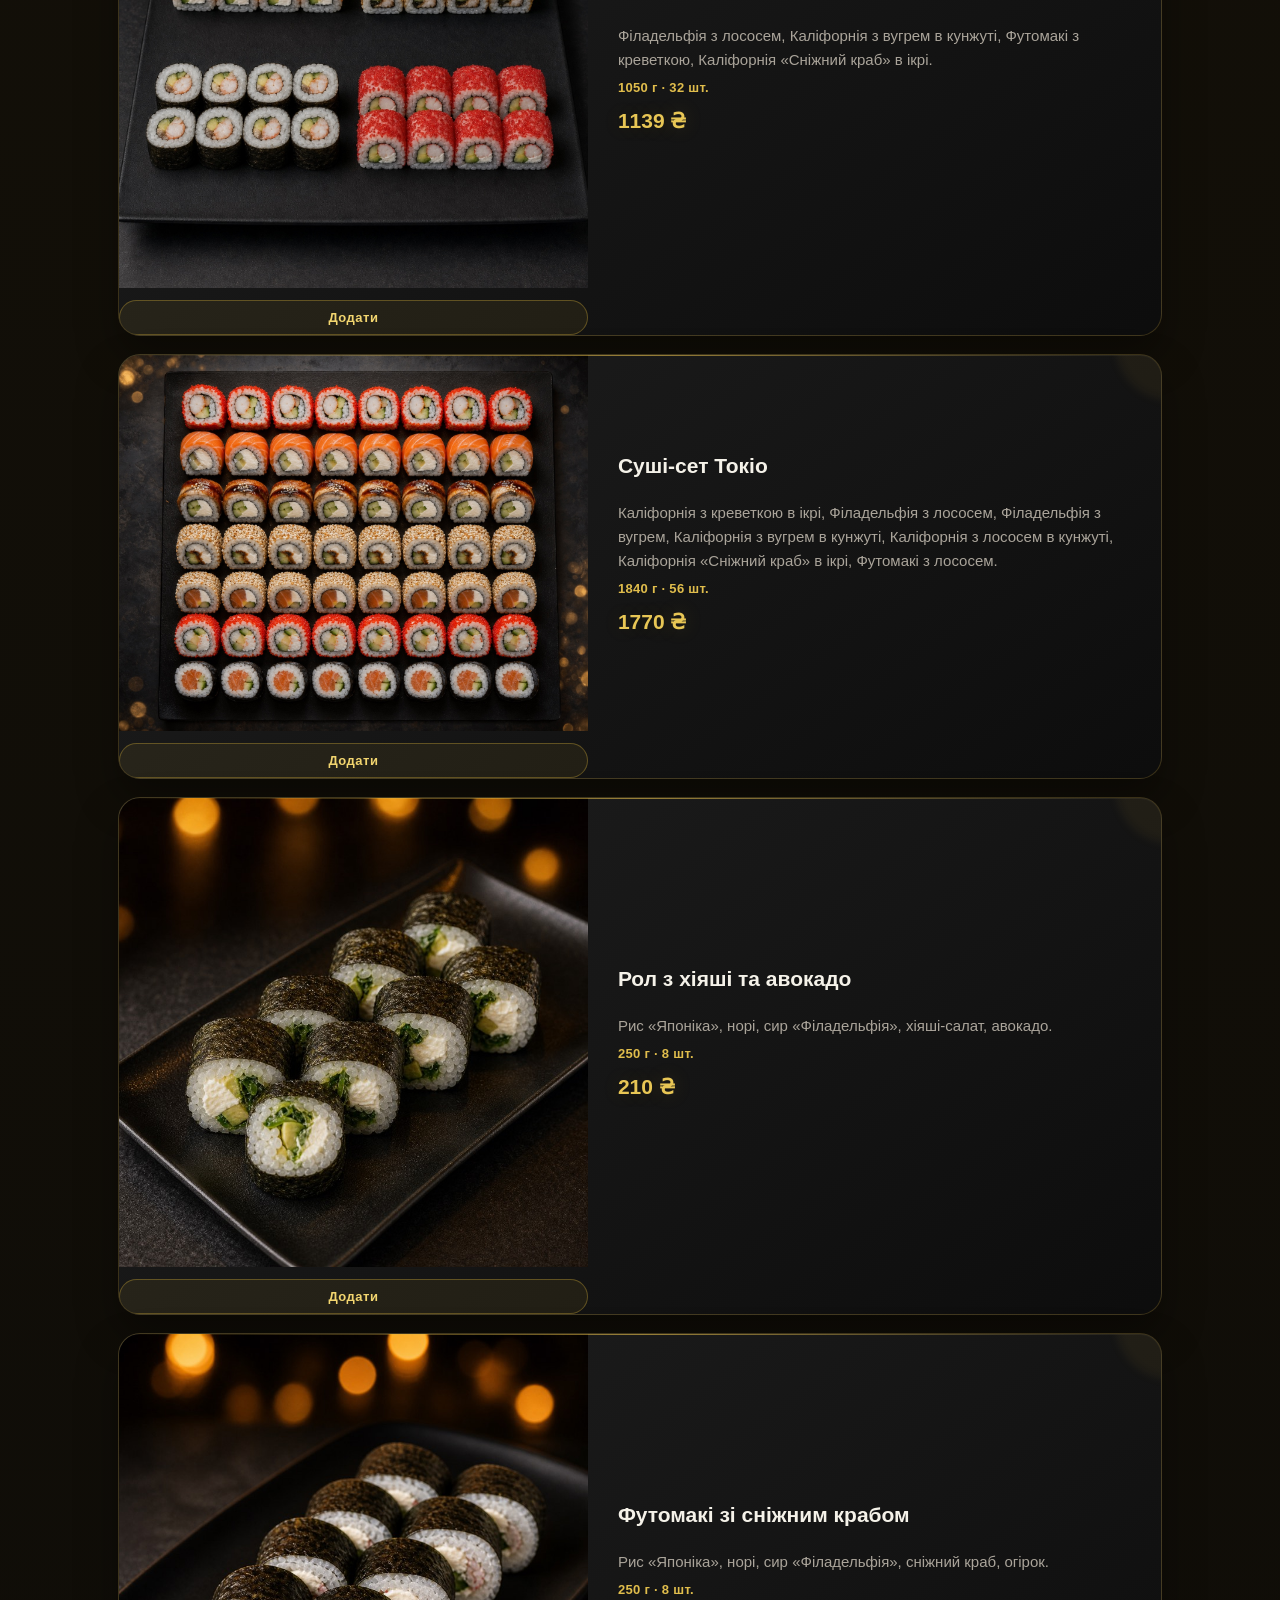
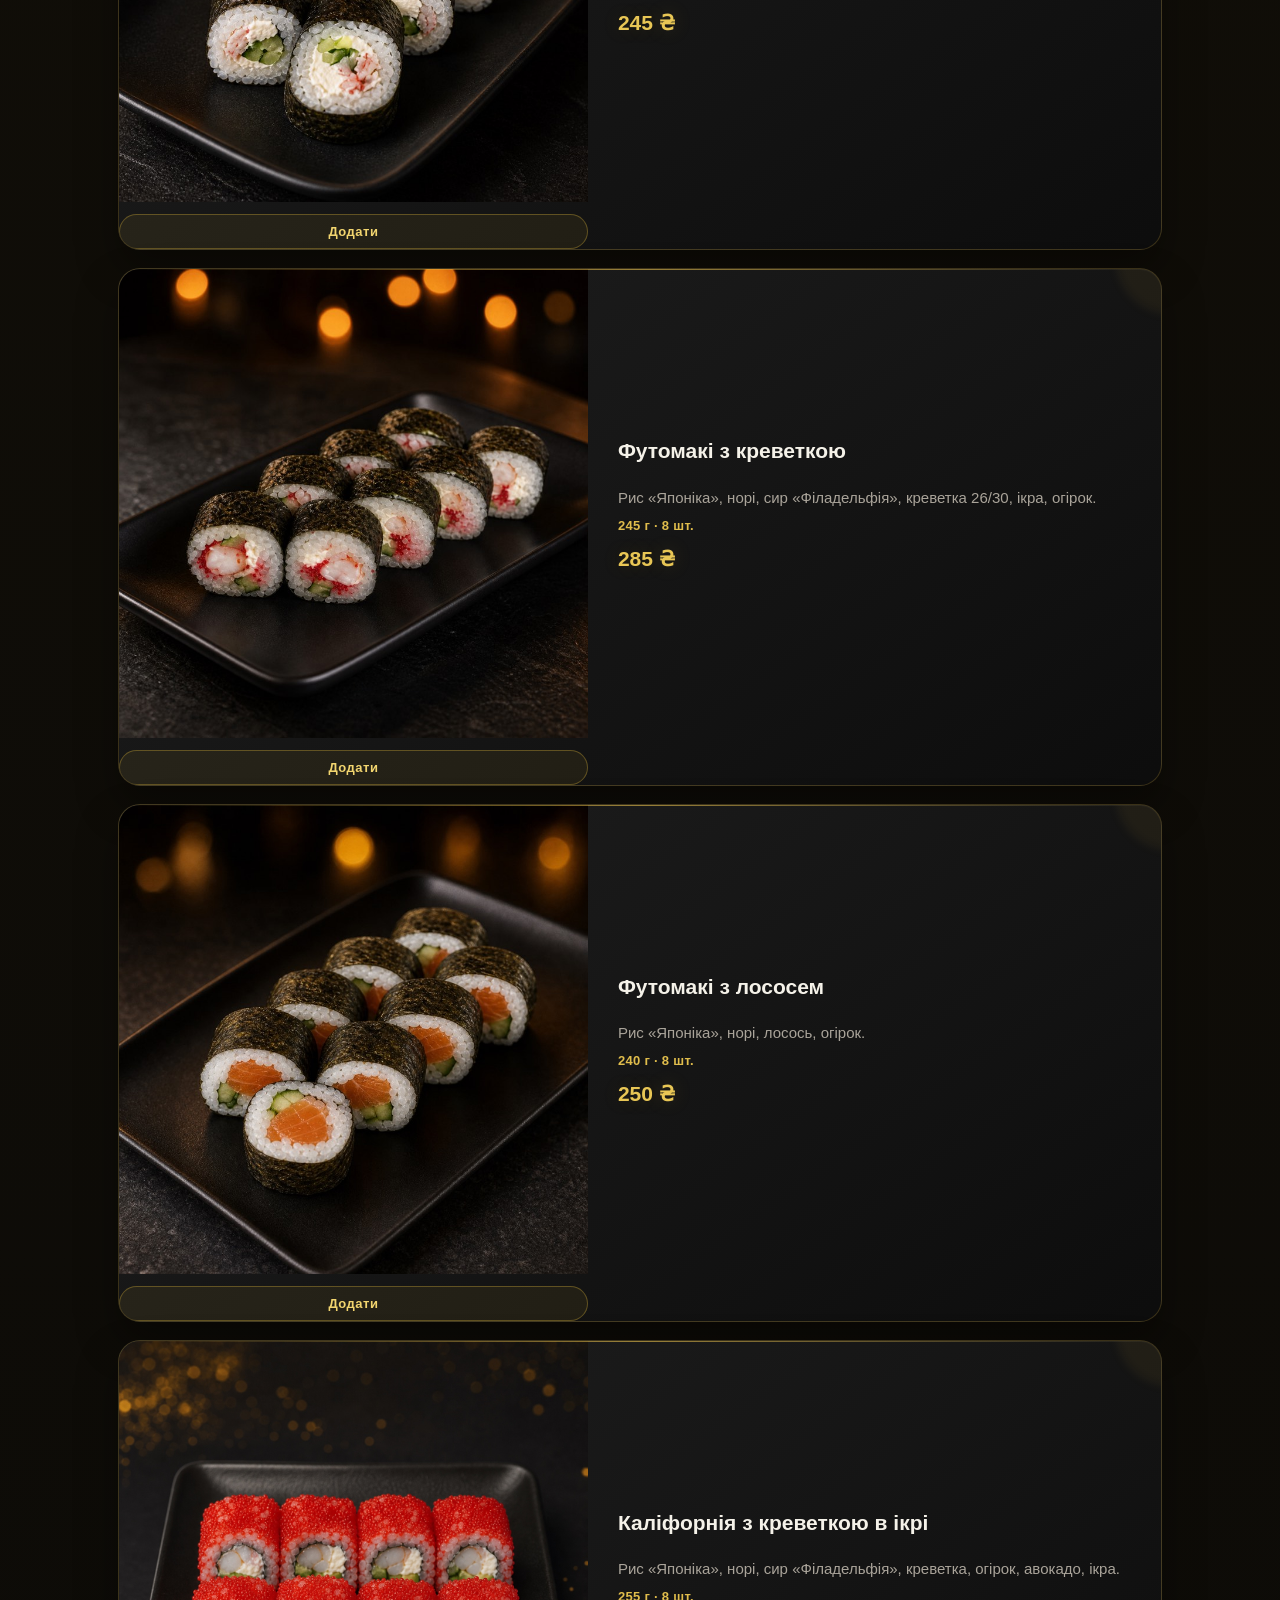
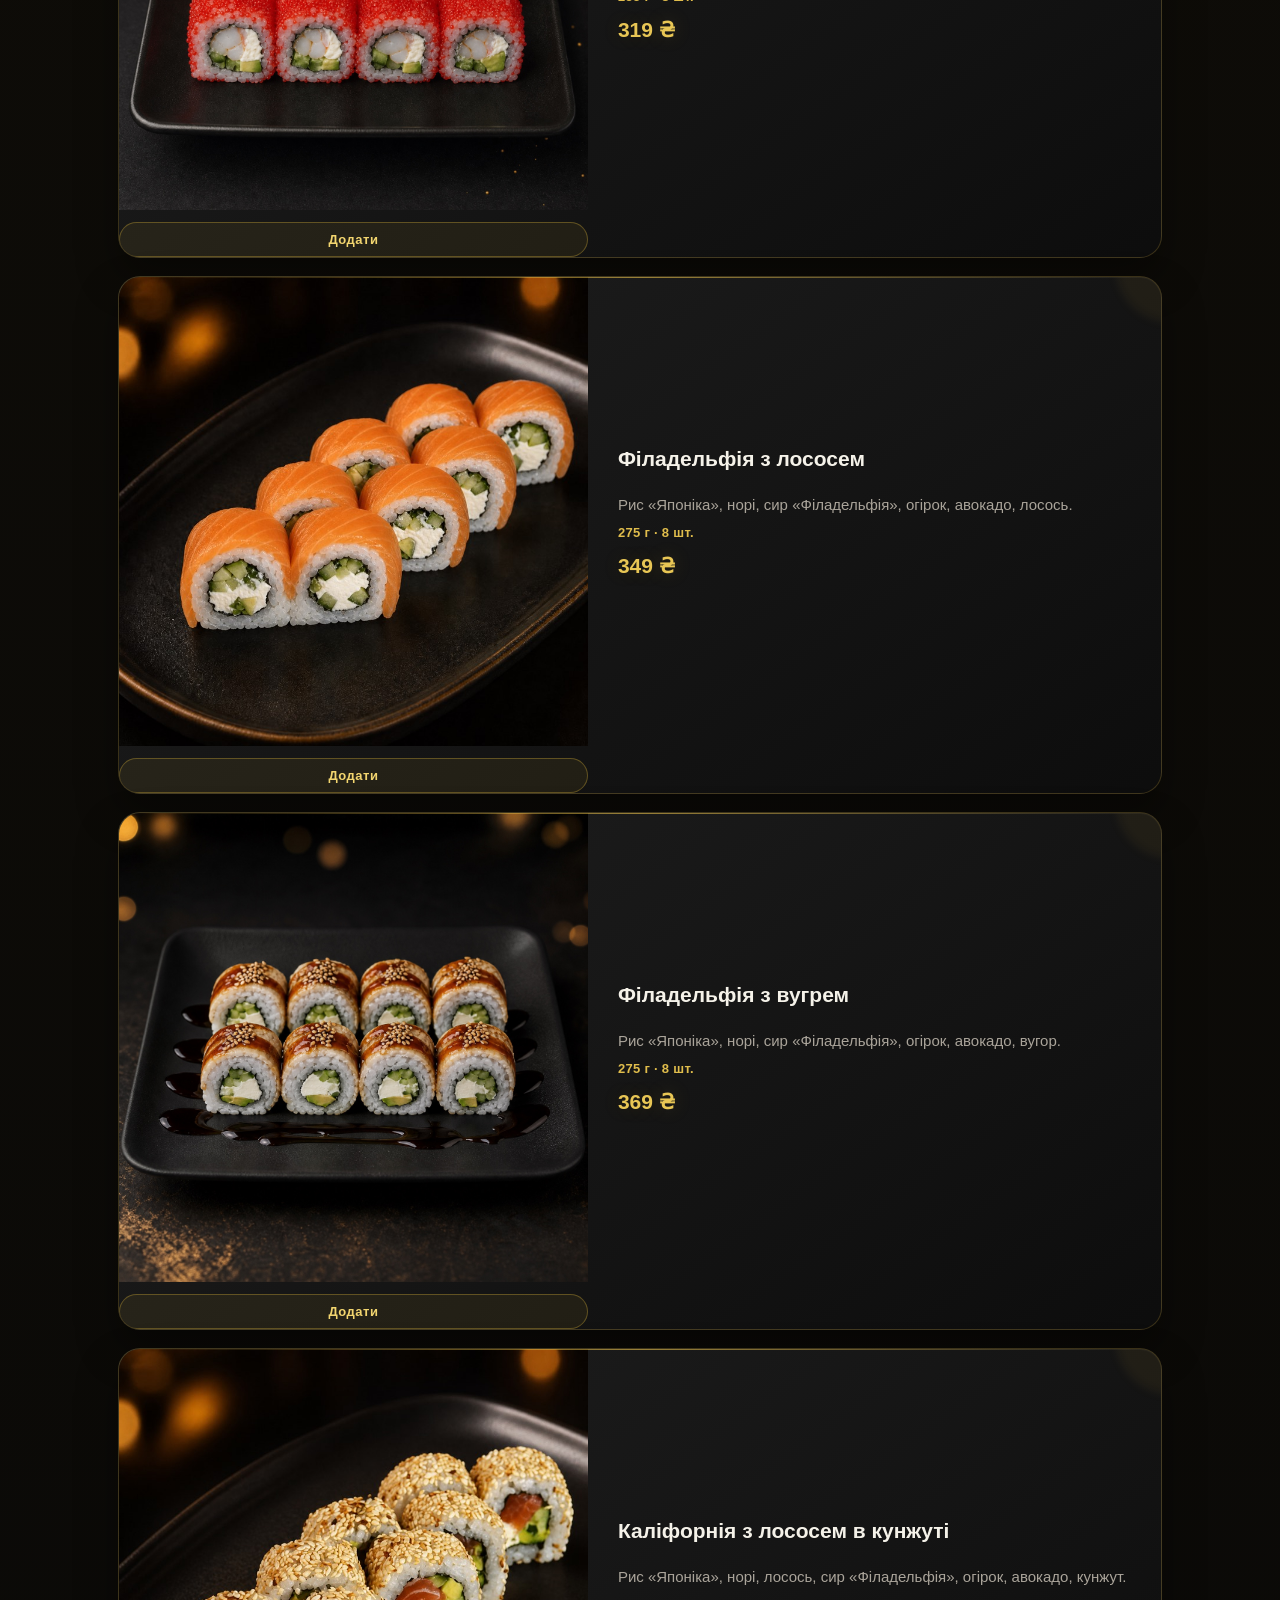
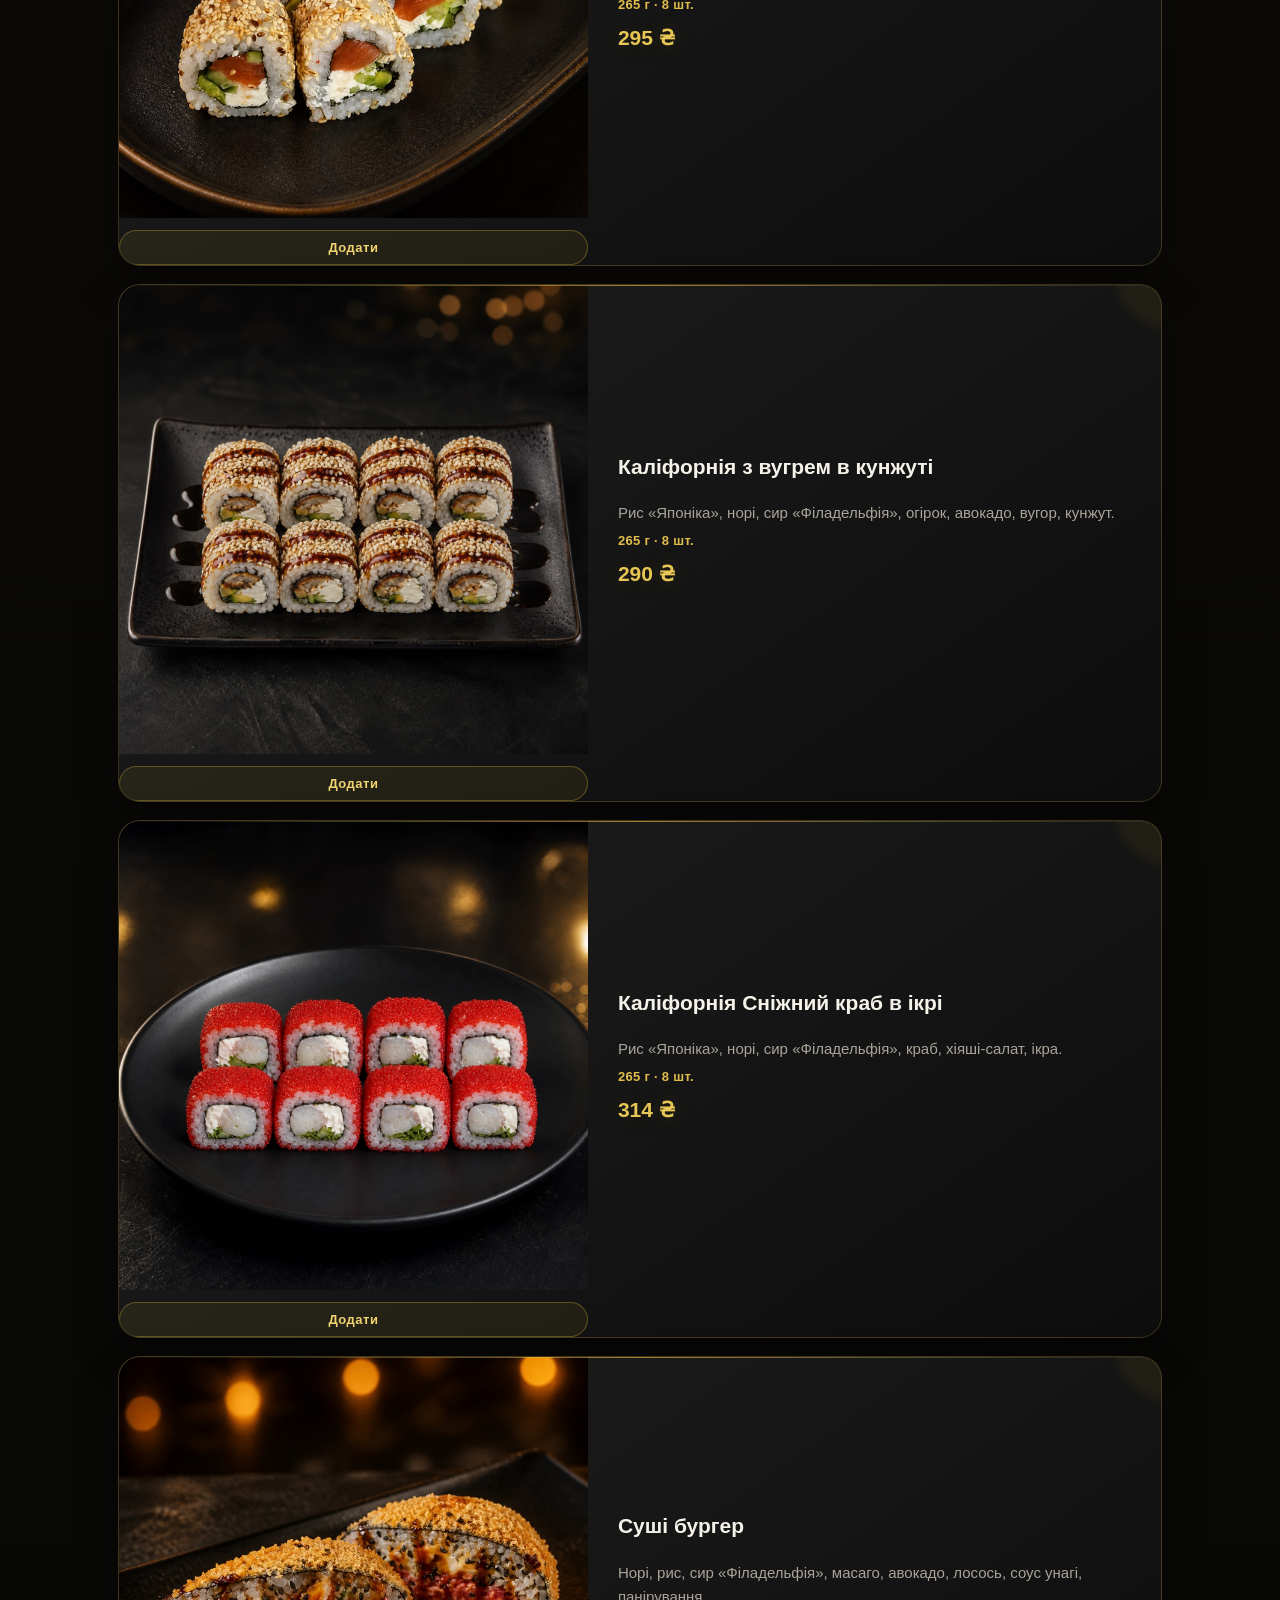
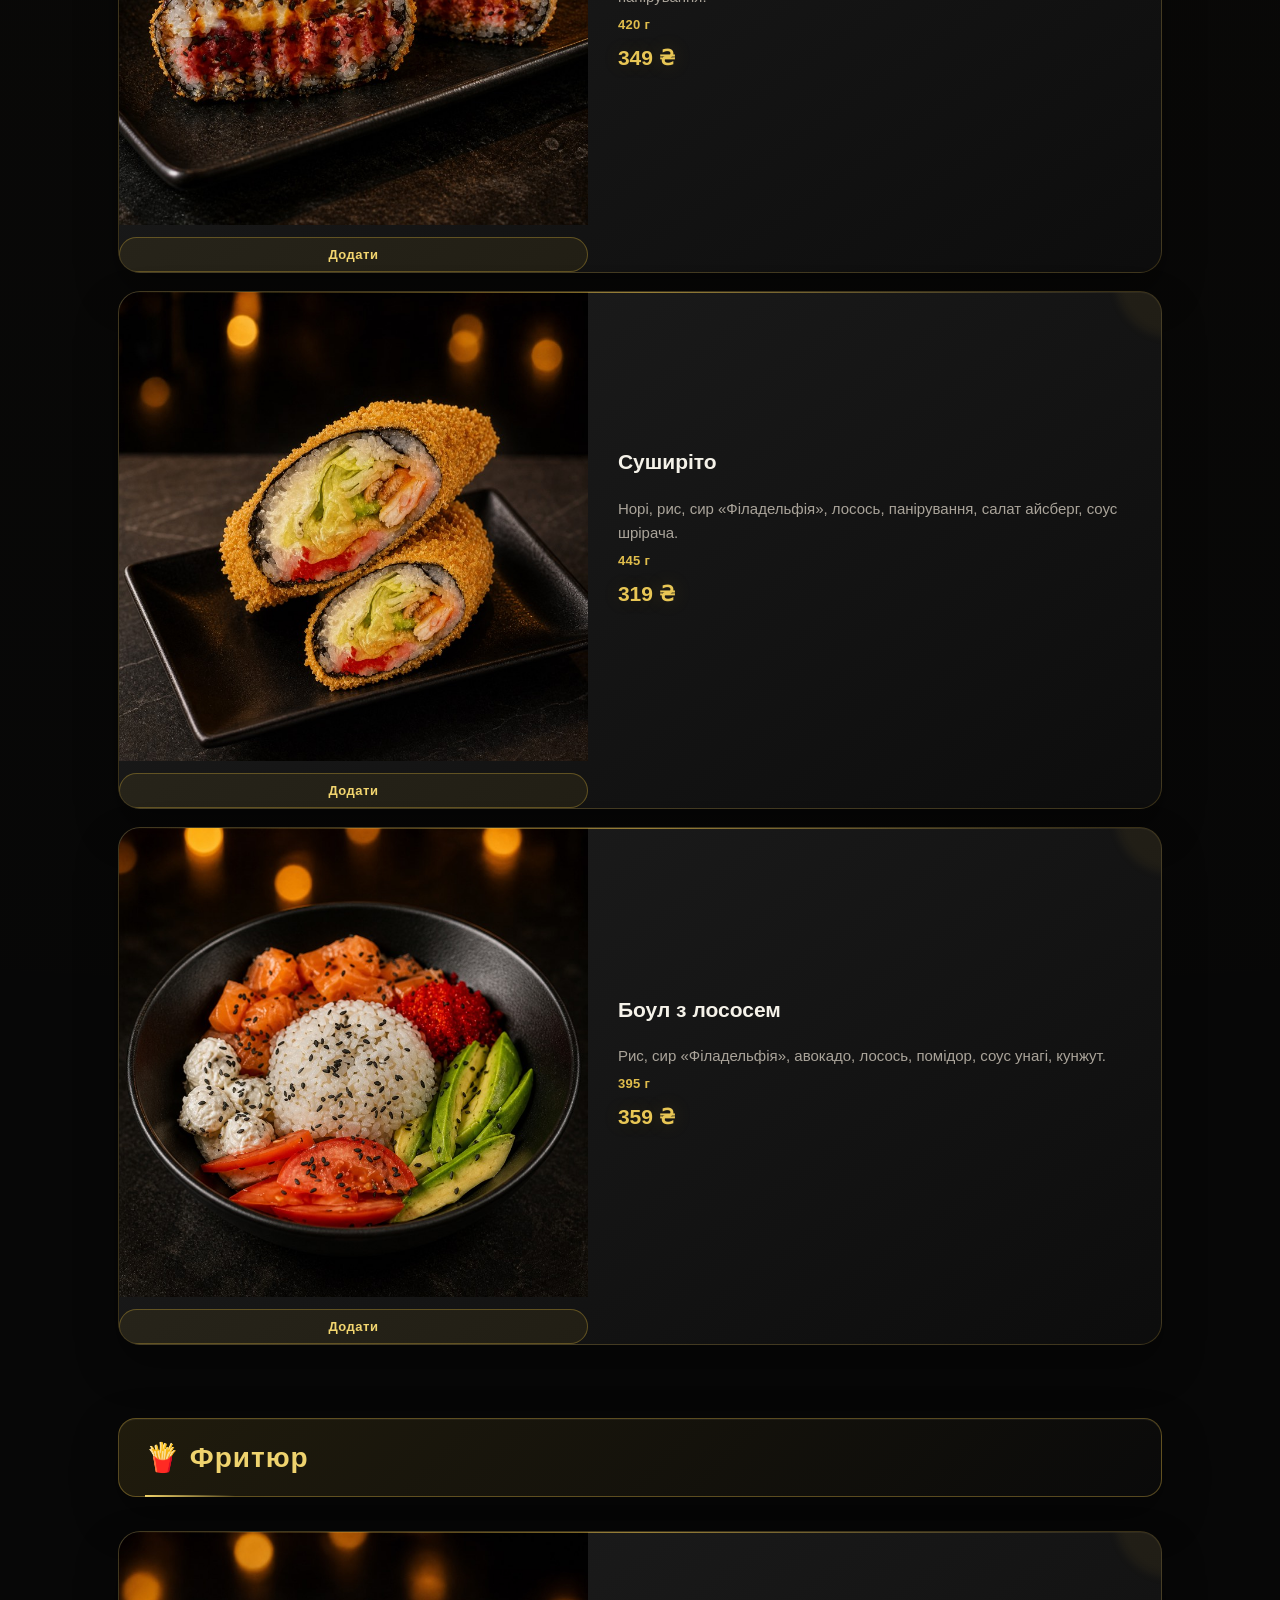
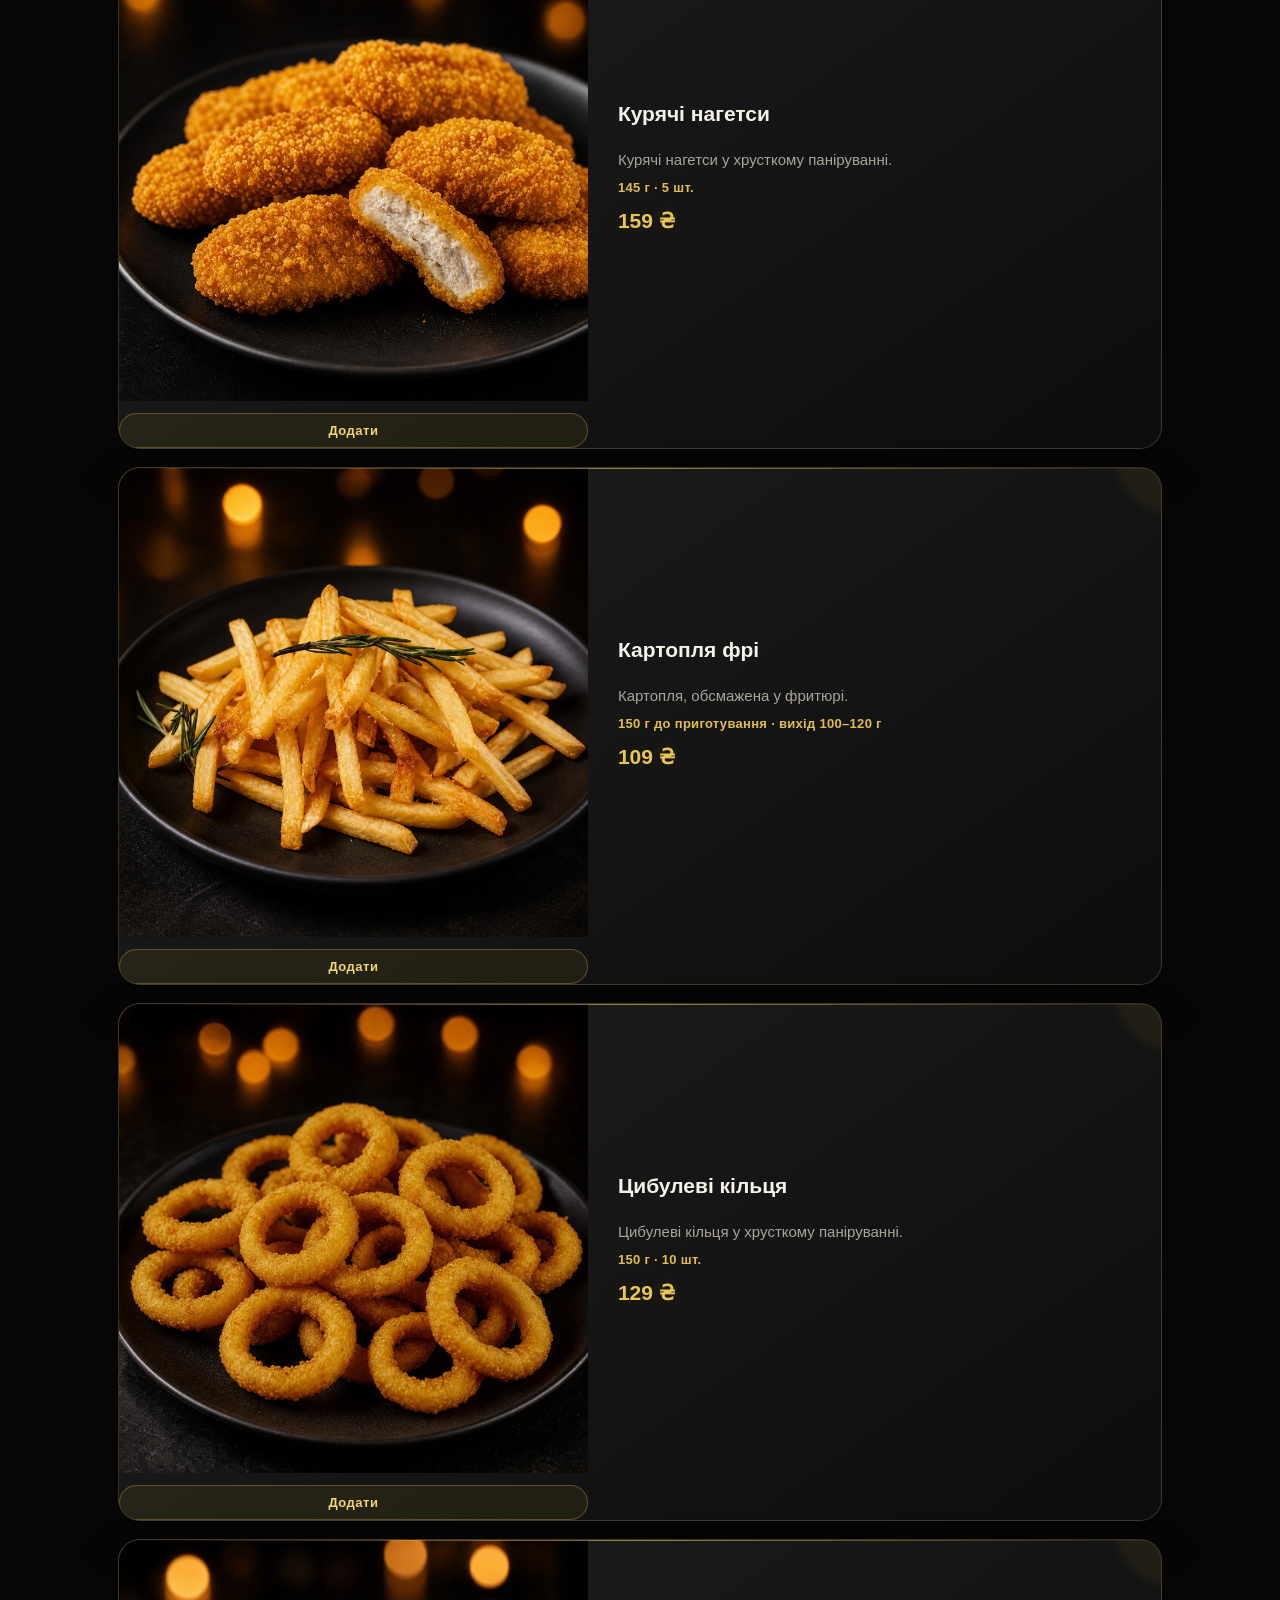
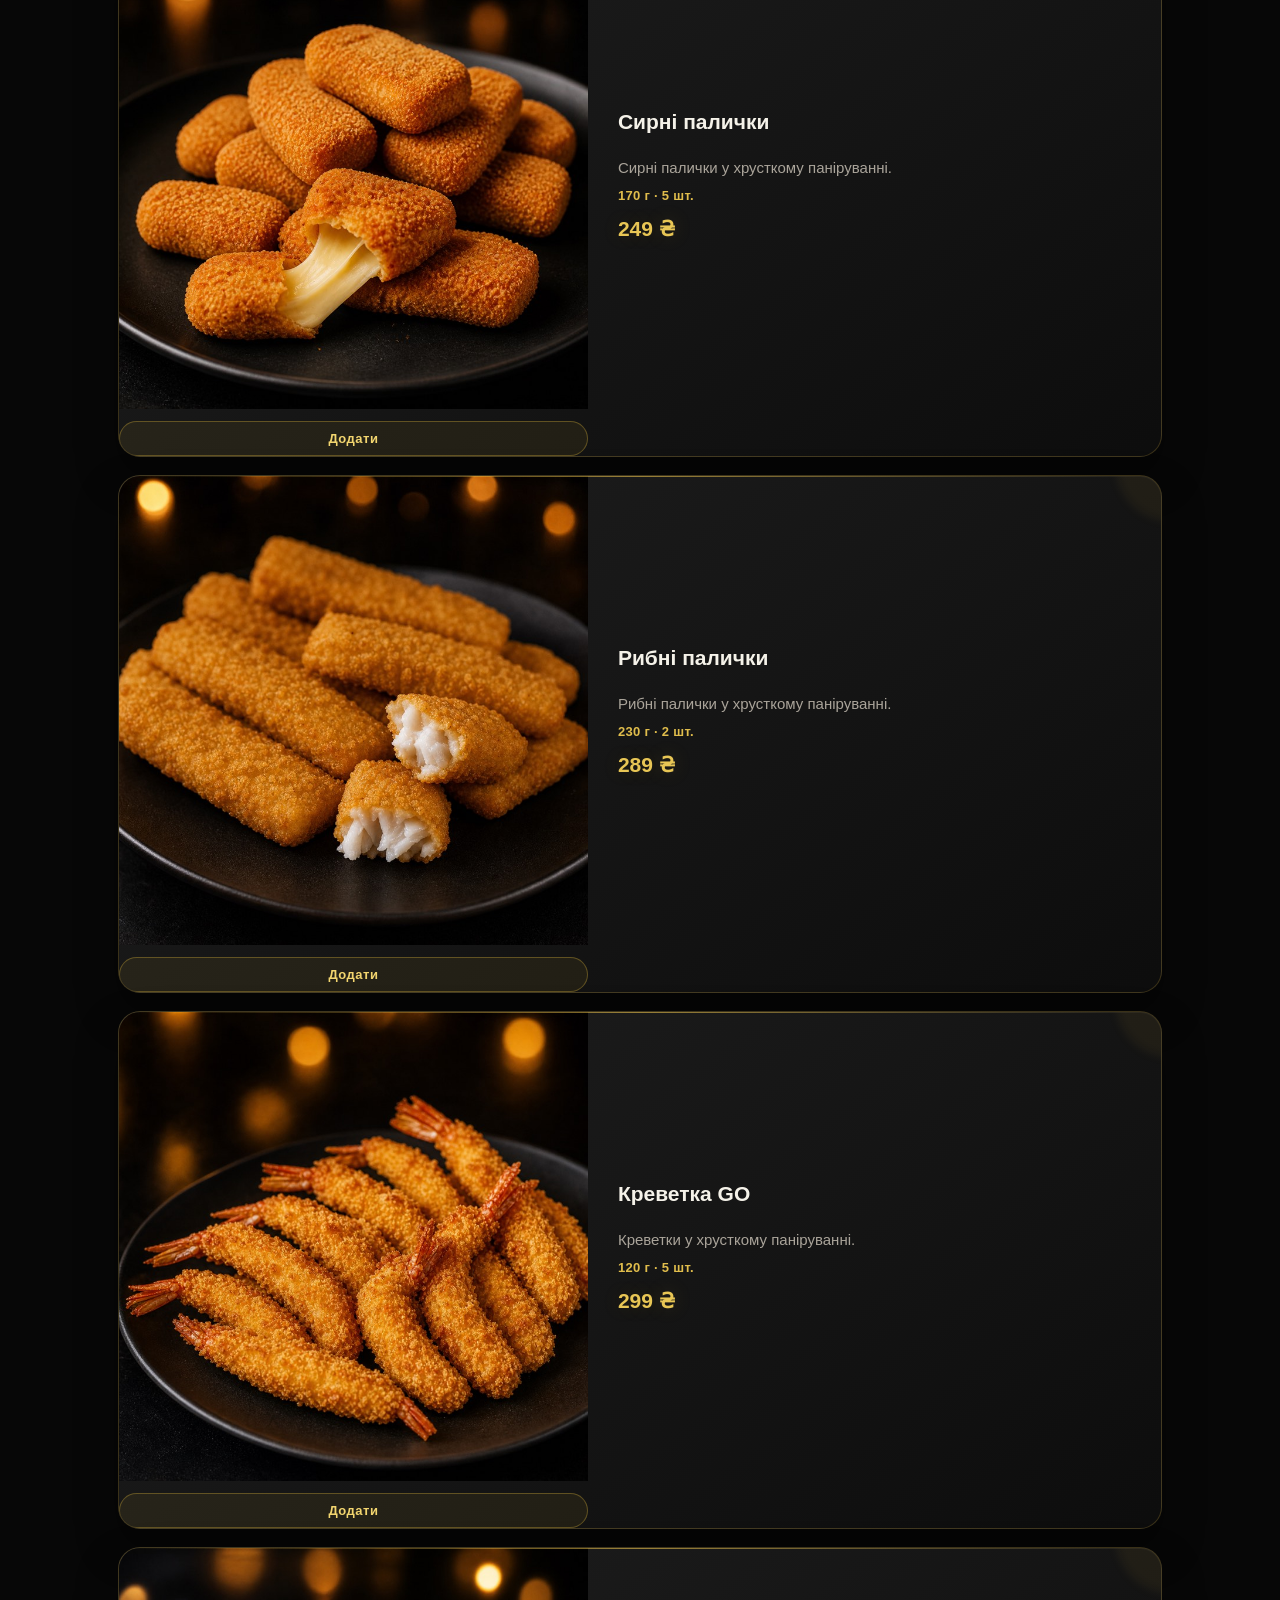
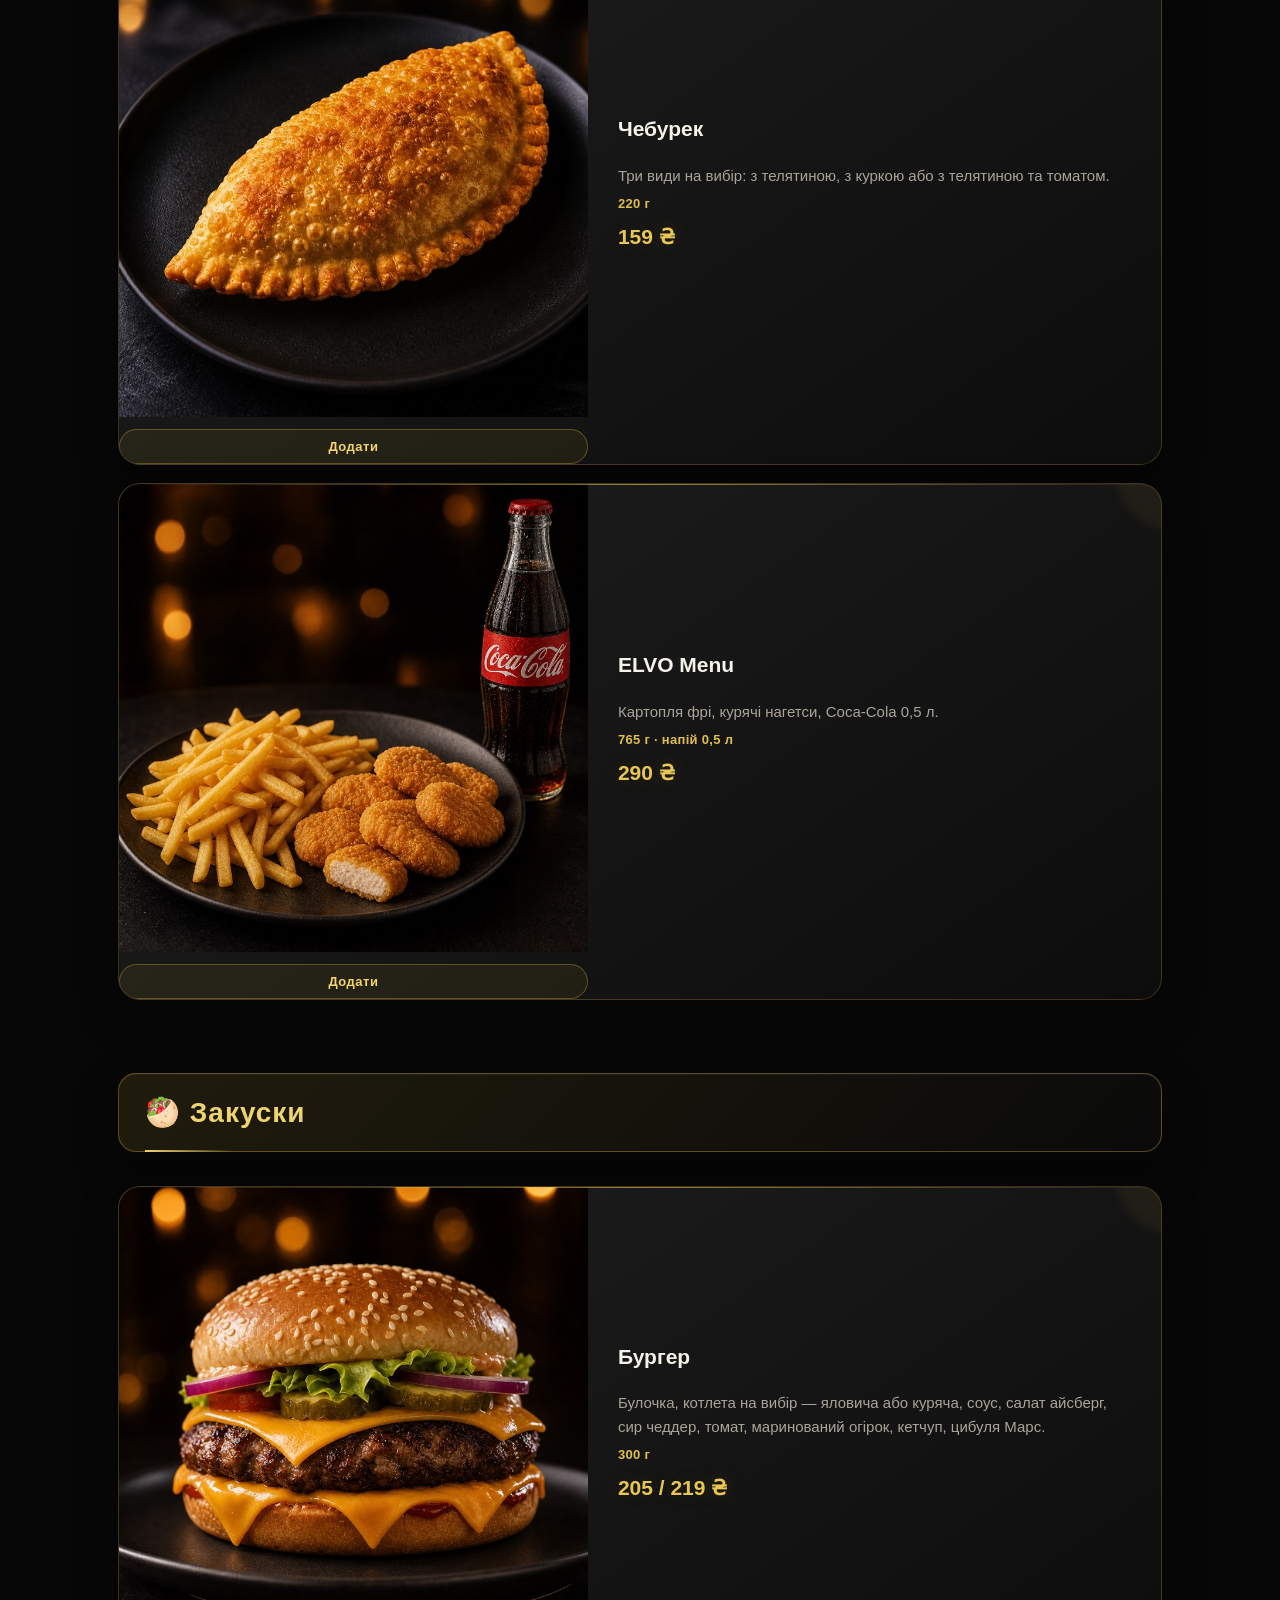
==== commit 48d68d46: "Update only eight sushi menu prices" ====
--- a/index.html
+++ b/index.html
@@ -1174,7 +1174,7 @@
 <div class="name">Червоний дракон</div>
 <p class="dish-description">Рис «Японіка», норі, вугор, авокадо, ікра, лосось.</p>
 <p class="dish-meta">295 г · 8 шт.</p>
-<div class="price">409 ₴</div>
+<div class="price">439 ₴</div>
 </div>
 </article>
 
@@ -1184,7 +1184,7 @@
 <div class="name">Суші-сет Японіка</div>
 <p class="dish-description">Філадельфія з лососем, Каліфорнія з вугрем в кунжуті, Футомакі з креветкою, Каліфорнія «Сніжний краб» в ікрі.</p>
 <p class="dish-meta">1050 г · 32 шт.</p>
-<div class="price">1039 ₴</div>
+<div class="price">1139 ₴</div>
 </div>
 </article>
 
@@ -1194,7 +1194,7 @@
 <div class="name">Суші-сет Токіо</div>
 <p class="dish-description">Каліфорнія з креветкою в ікрі, Філадельфія з лососем, Філадельфія з вугрем, Каліфорнія з вугрем в кунжуті, Каліфорнія з лососем в кунжуті, Каліфорнія «Сніжний краб» в ікрі, Футомакі з лососем.</p>
 <p class="dish-meta">1840 г · 56 шт.</p>
-<div class="price">1670 ₴</div>
+<div class="price">1770 ₴</div>
 </div>
 </article>
 
@@ -1224,7 +1224,7 @@
 <div class="name">Футомакі з креветкою</div>
 <p class="dish-description">Рис «Японіка», норі, сир «Філадельфія», креветка 26/30, ікра, огірок.</p>
 <p class="dish-meta">245 г · 8 шт.</p>
-<div class="price">260 ₴</div>
+<div class="price">285 ₴</div>
 </div>
 </article>
 
@@ -1244,7 +1244,7 @@
 <div class="name">Каліфорнія з креветкою в ікрі</div>
 <p class="dish-description">Рис «Японіка», норі, сир «Філадельфія», креветка, огірок, авокадо, ікра.</p>
 <p class="dish-meta">255 г · 8 шт.</p>
-<div class="price">290 ₴</div>
+<div class="price">319 ₴</div>
 </div>
 </article>
 
@@ -1294,7 +1294,7 @@
 <div class="name">Каліфорнія Сніжний краб в ікрі</div>
 <p class="dish-description">Рис «Японіка», норі, сир «Філадельфія», краб, хіяші-салат, ікра.</p>
 <p class="dish-meta">265 г · 8 шт.</p>
-<div class="price">285 ₴</div>
+<div class="price">314 ₴</div>
 </div>
 </article>
 <article class="card featured-dish">
@@ -1303,7 +1303,7 @@
 <div class="name">Суші бургер</div>
 <p class="dish-description">Норі, рис, сир «Філадельфія», масаго, авокадо, лосось, соус унагі, панірування.</p>
 <p class="dish-meta">420 г</p>
-<div class="price">319 ₴</div>
+<div class="price">349 ₴</div>
 </div>
 </article>
 
@@ -1323,7 +1323,7 @@
 <div class="name">Боул з лососем</div>
 <p class="dish-description">Рис, сир «Філадельфія», авокадо, лосось, помідор, соус унагі, кунжут.</p>
 <p class="dish-meta">395 г</p>
-<div class="price">339 ₴</div>
+<div class="price">359 ₴</div>
 </div>
 </article>
 <div class="title" id="friture">
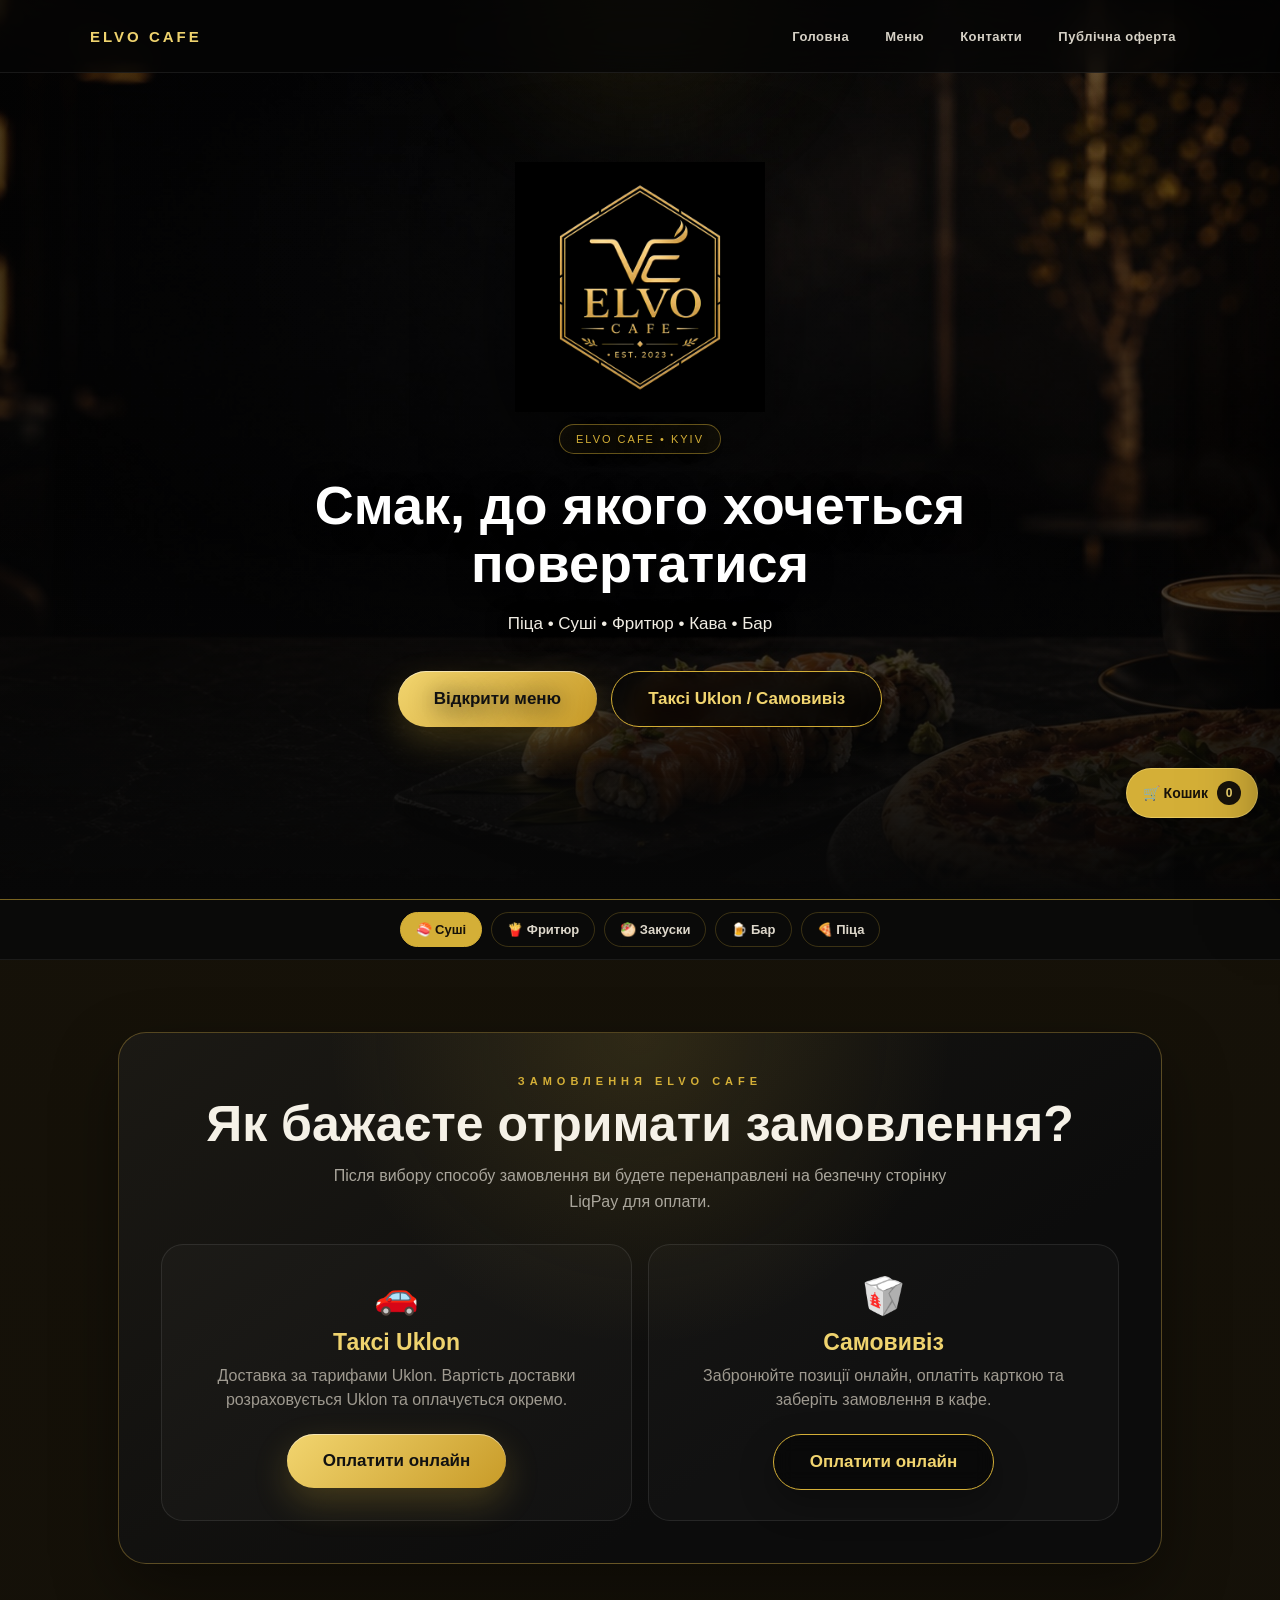
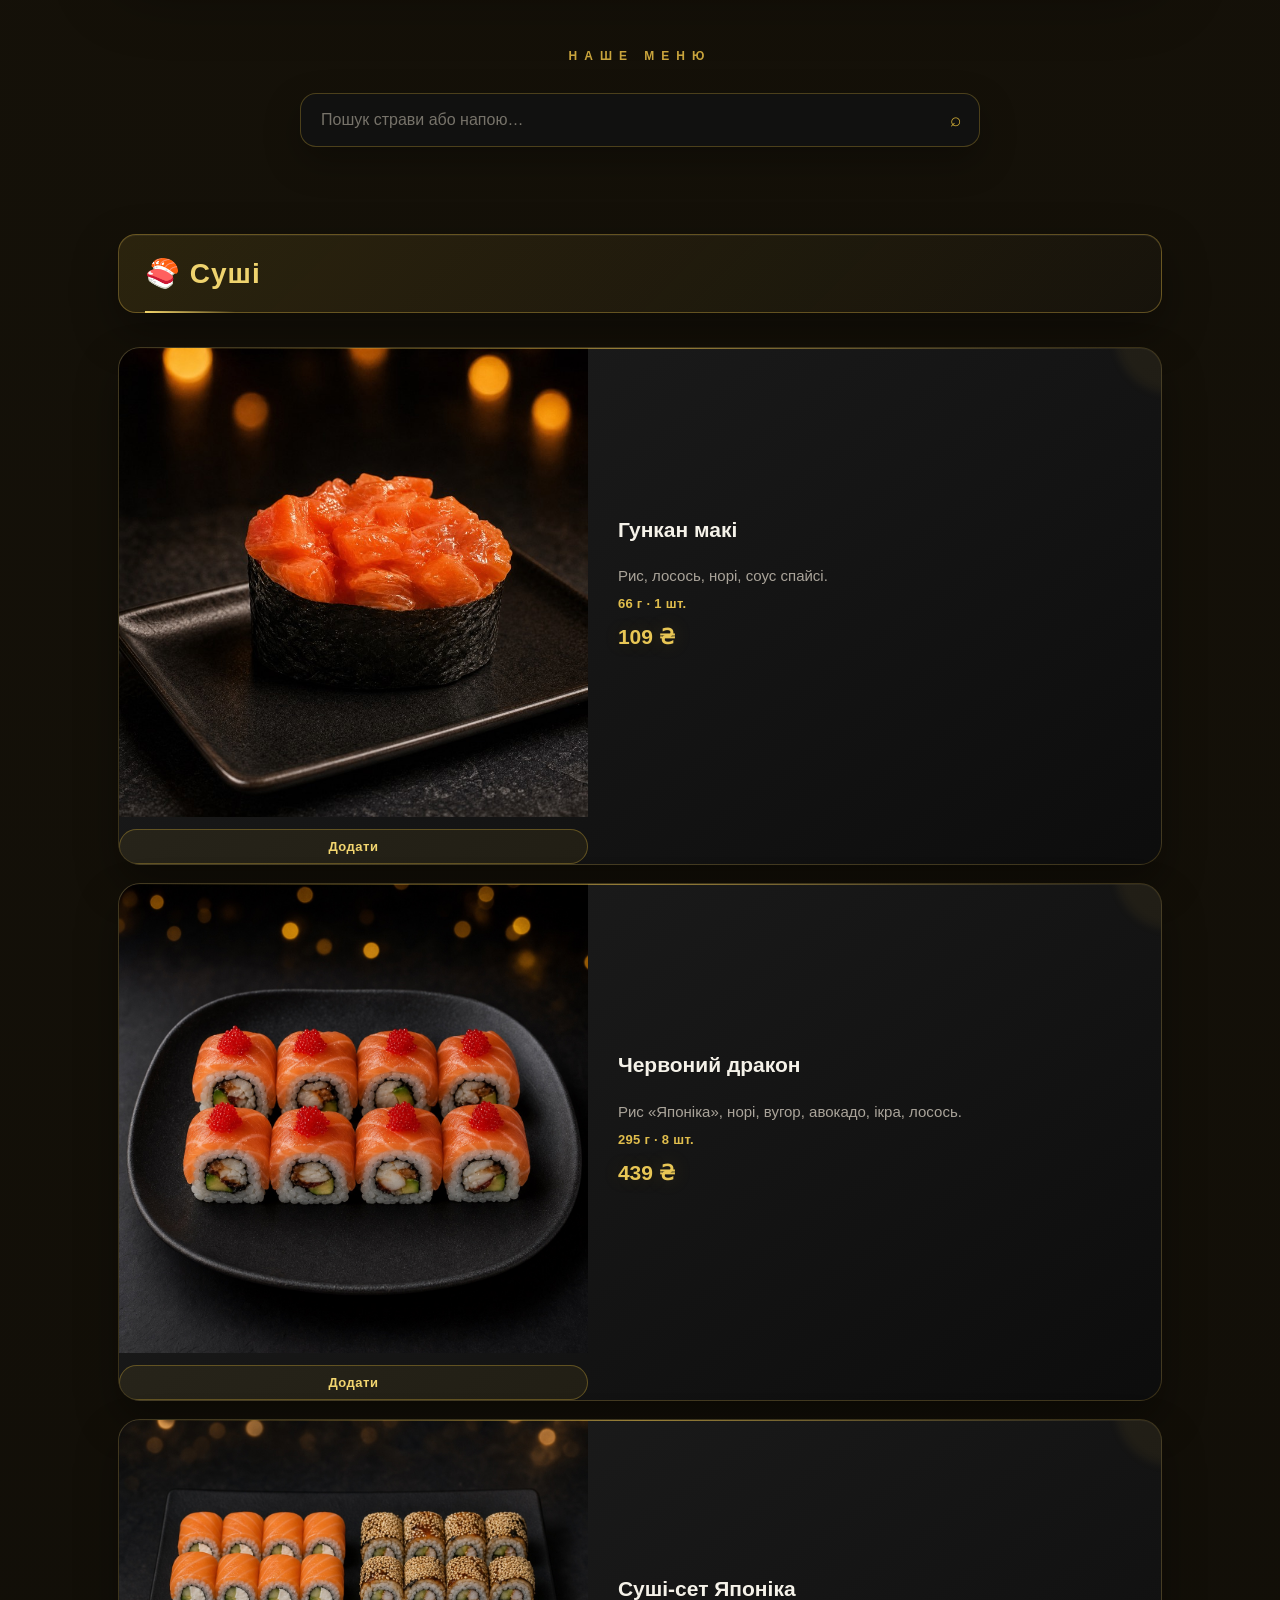
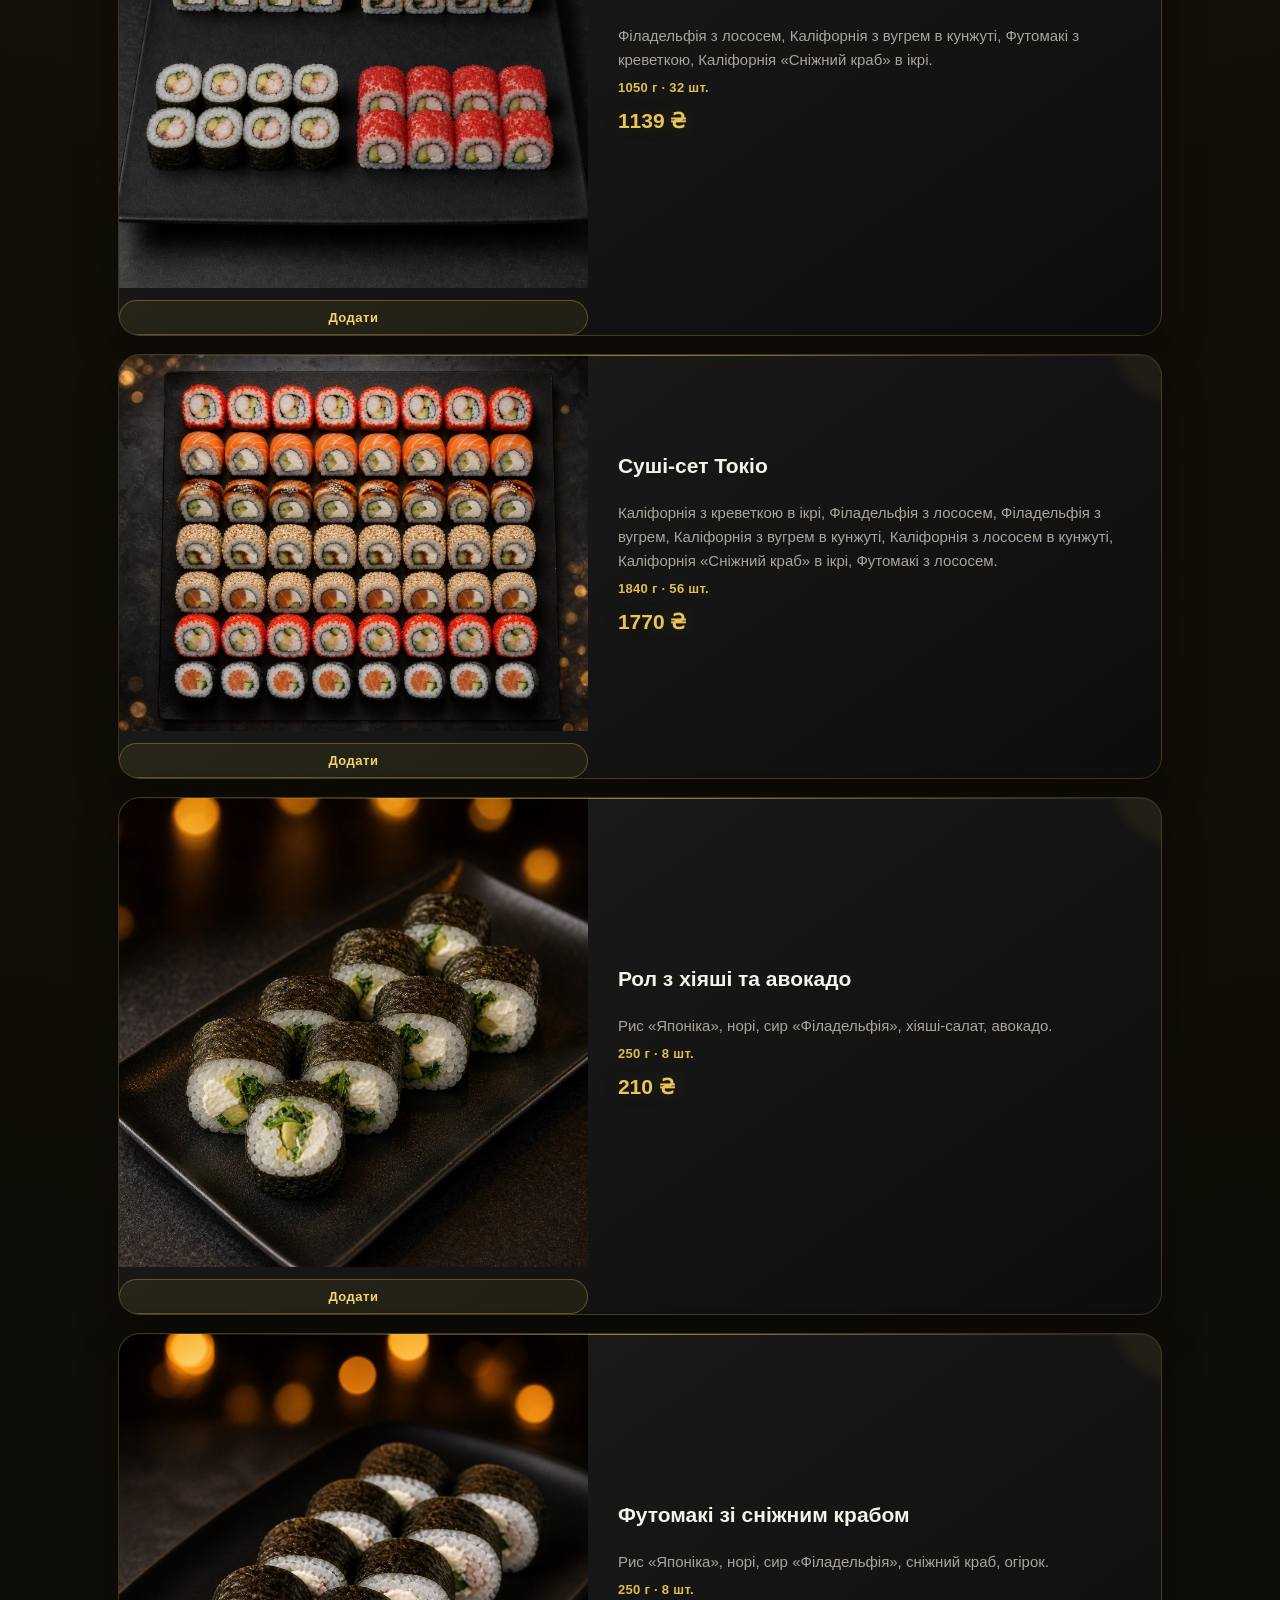
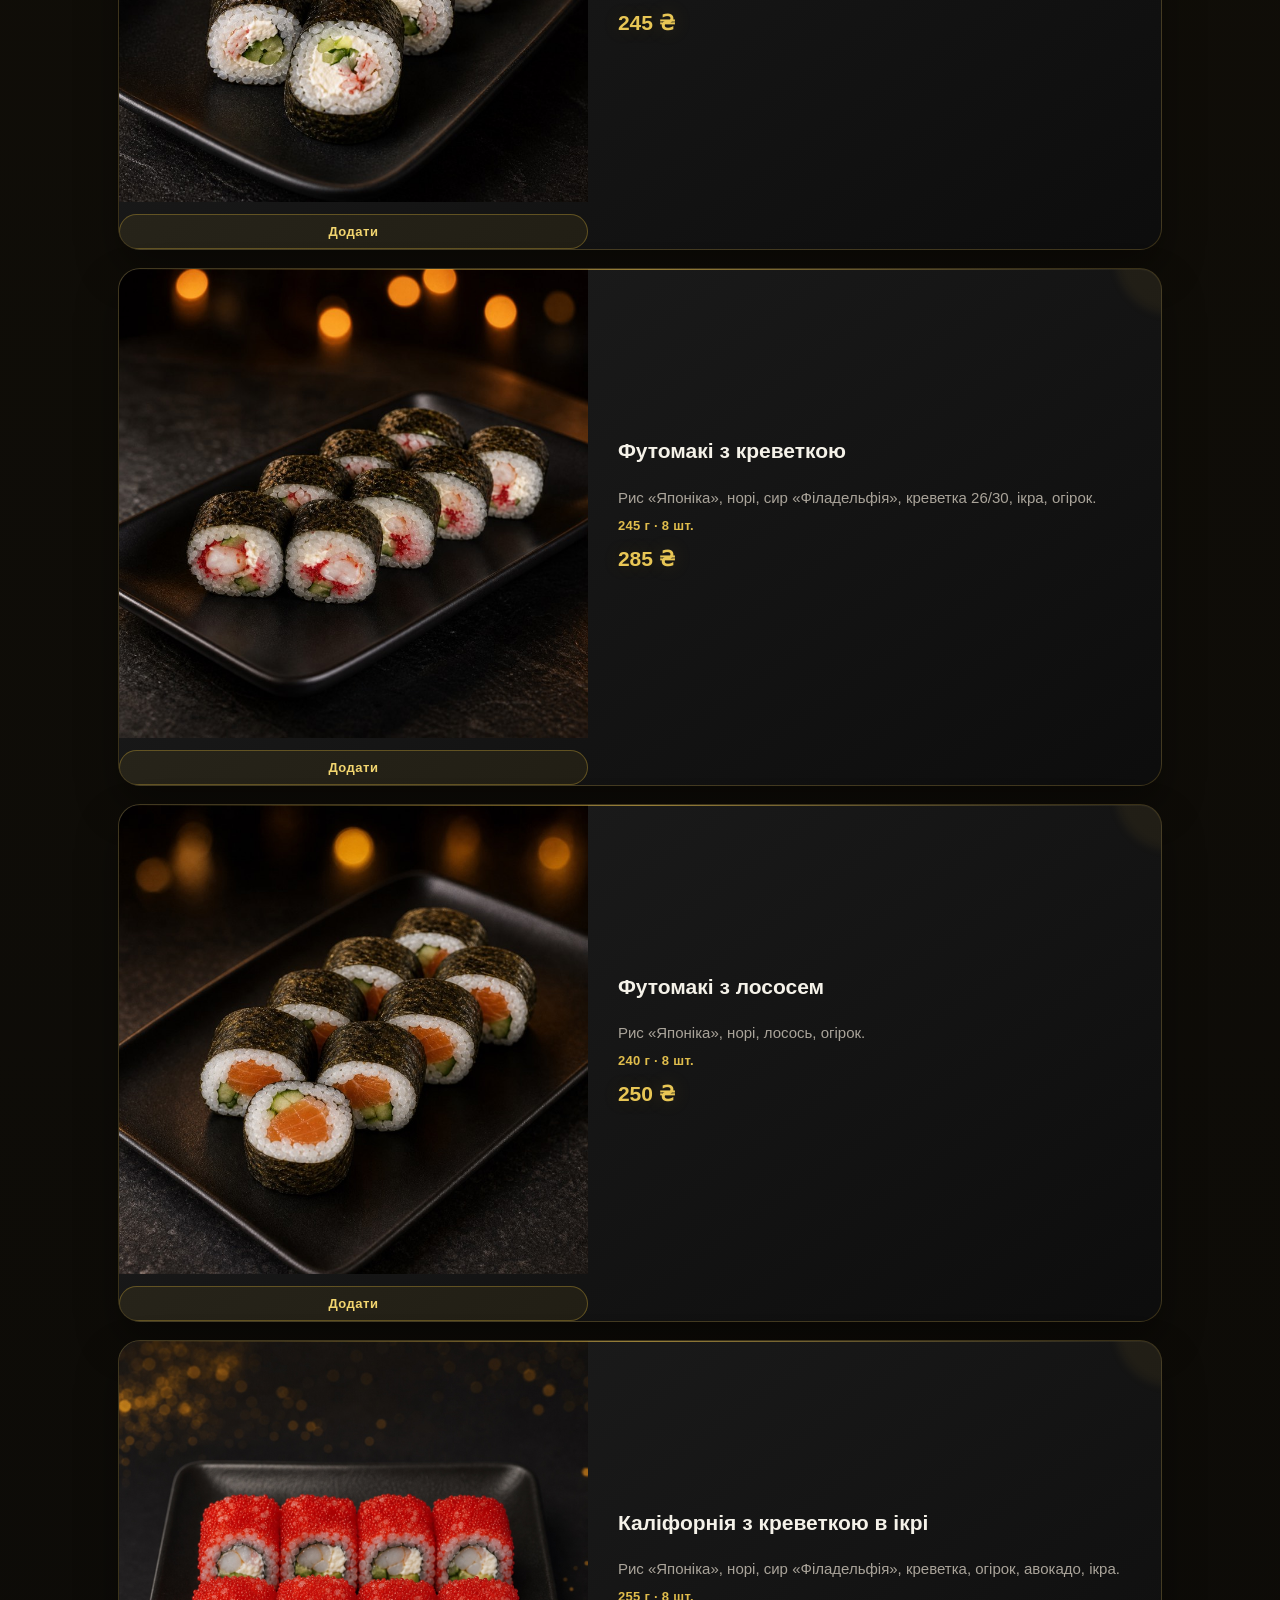
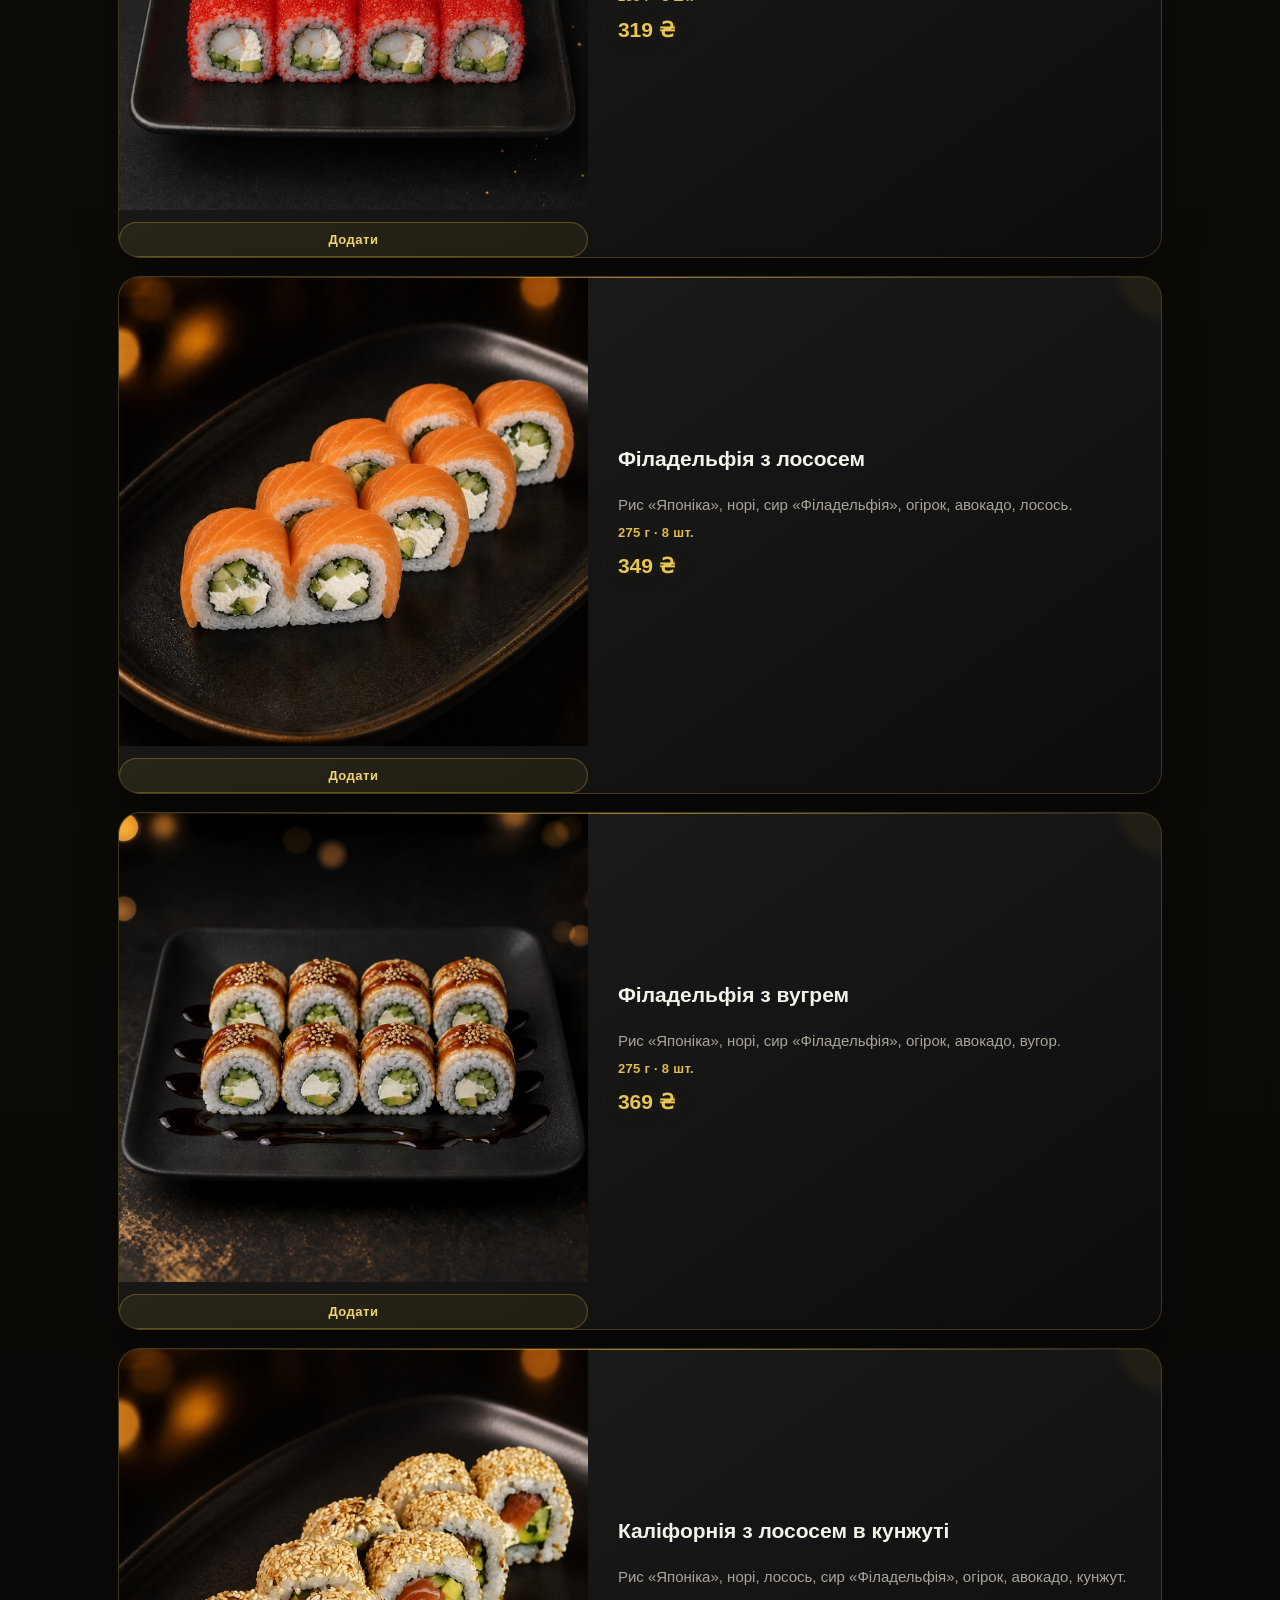
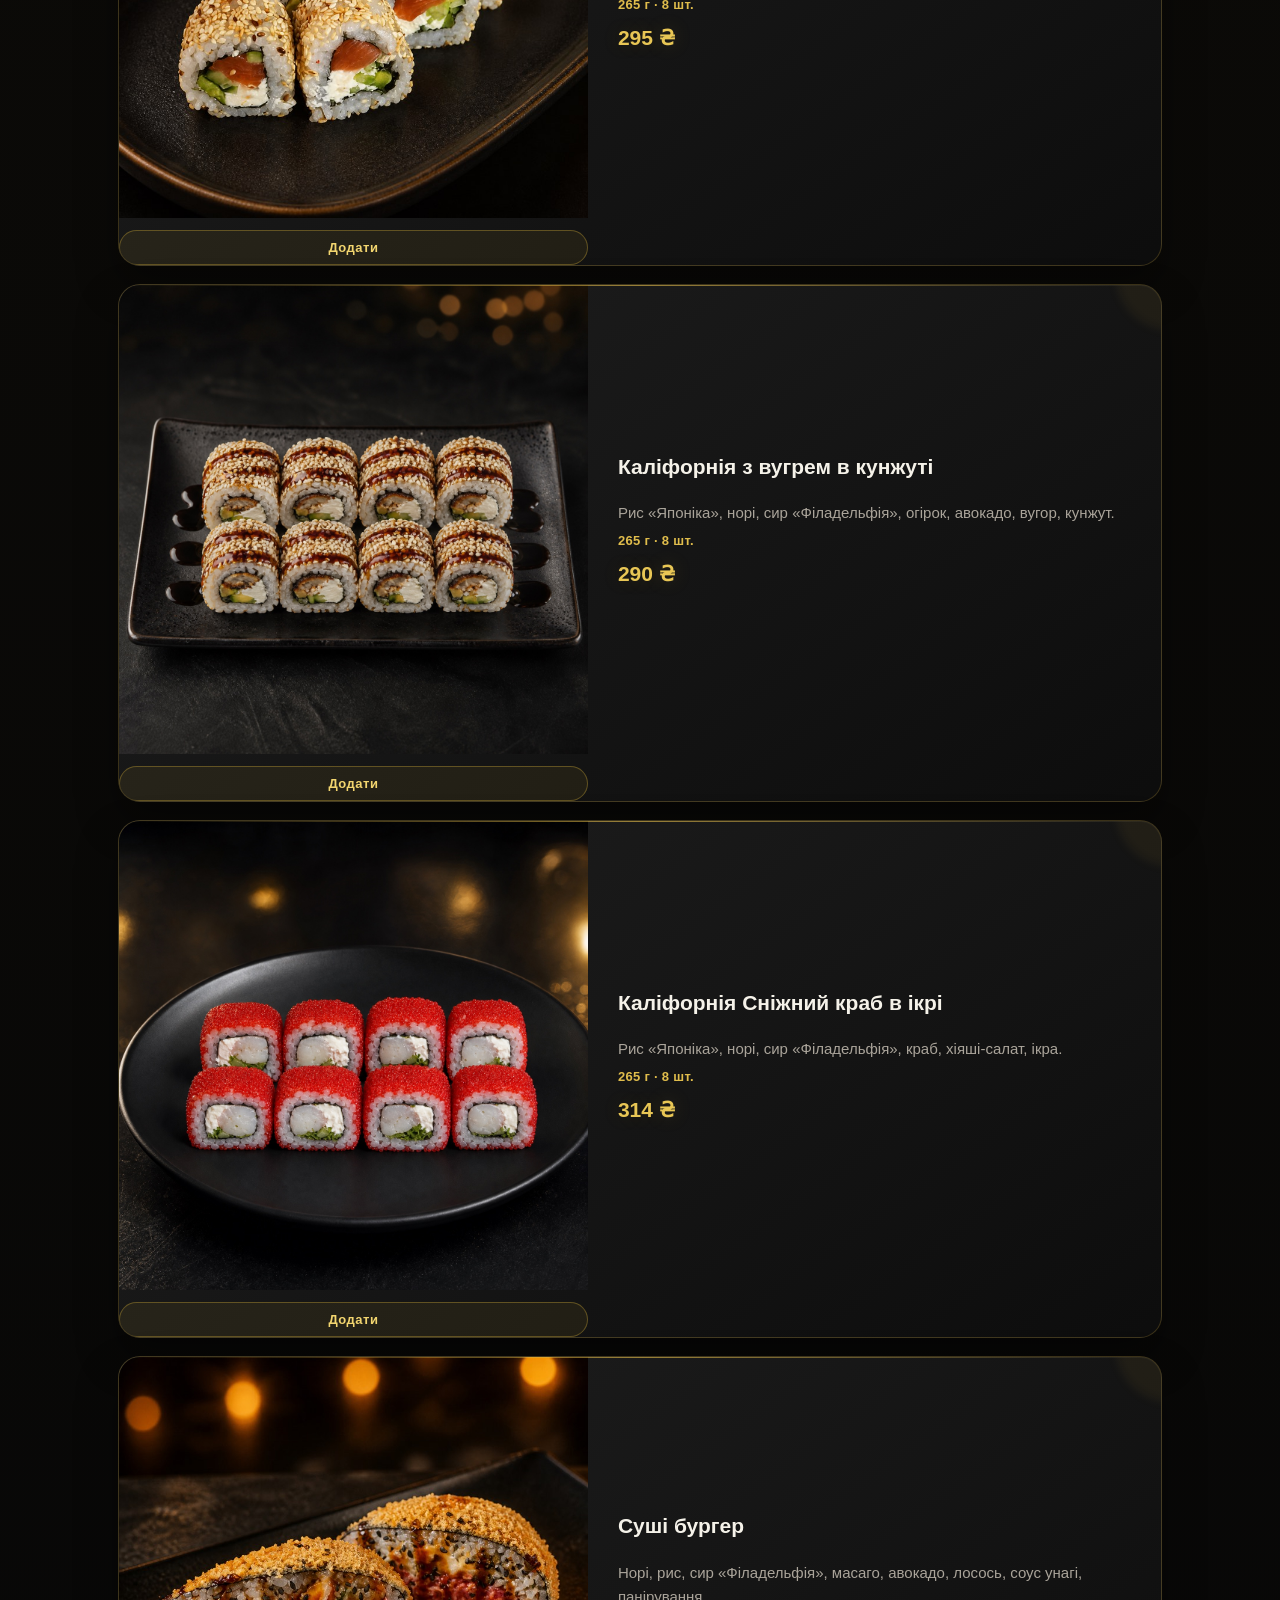
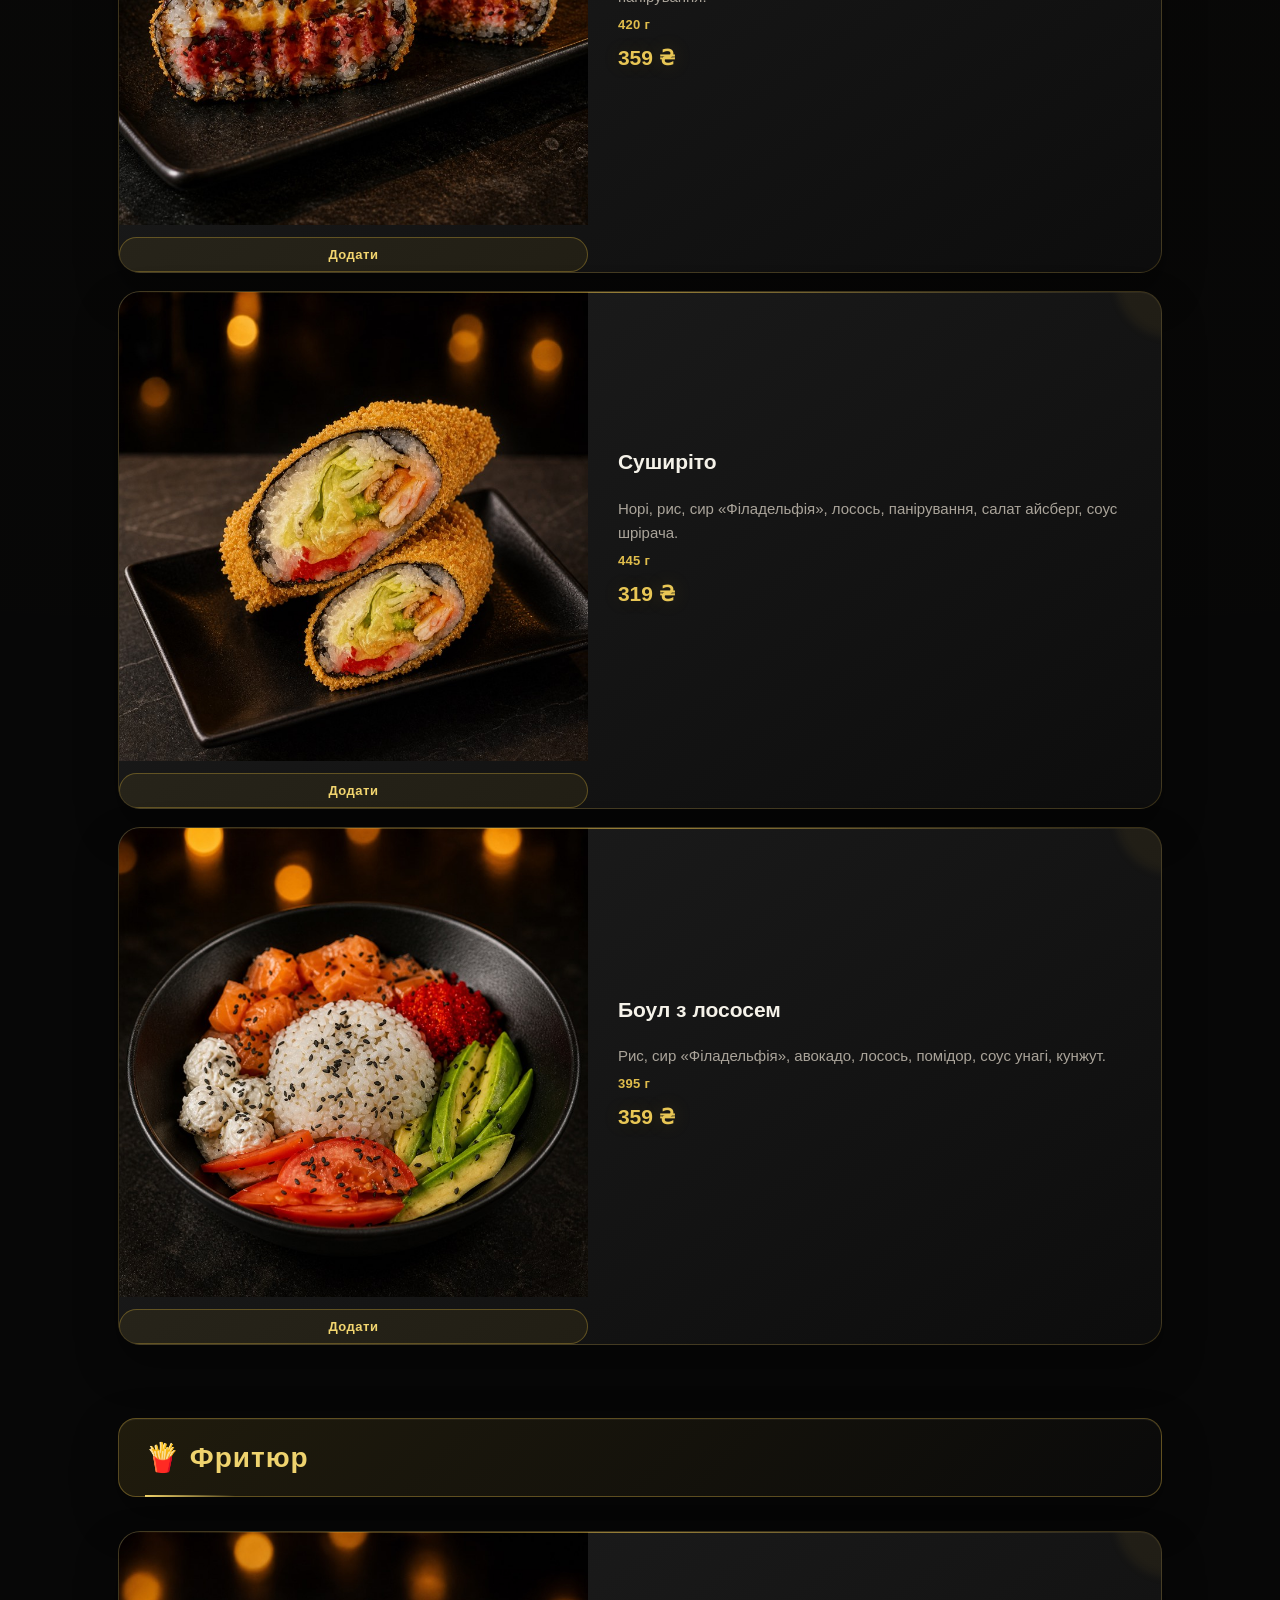
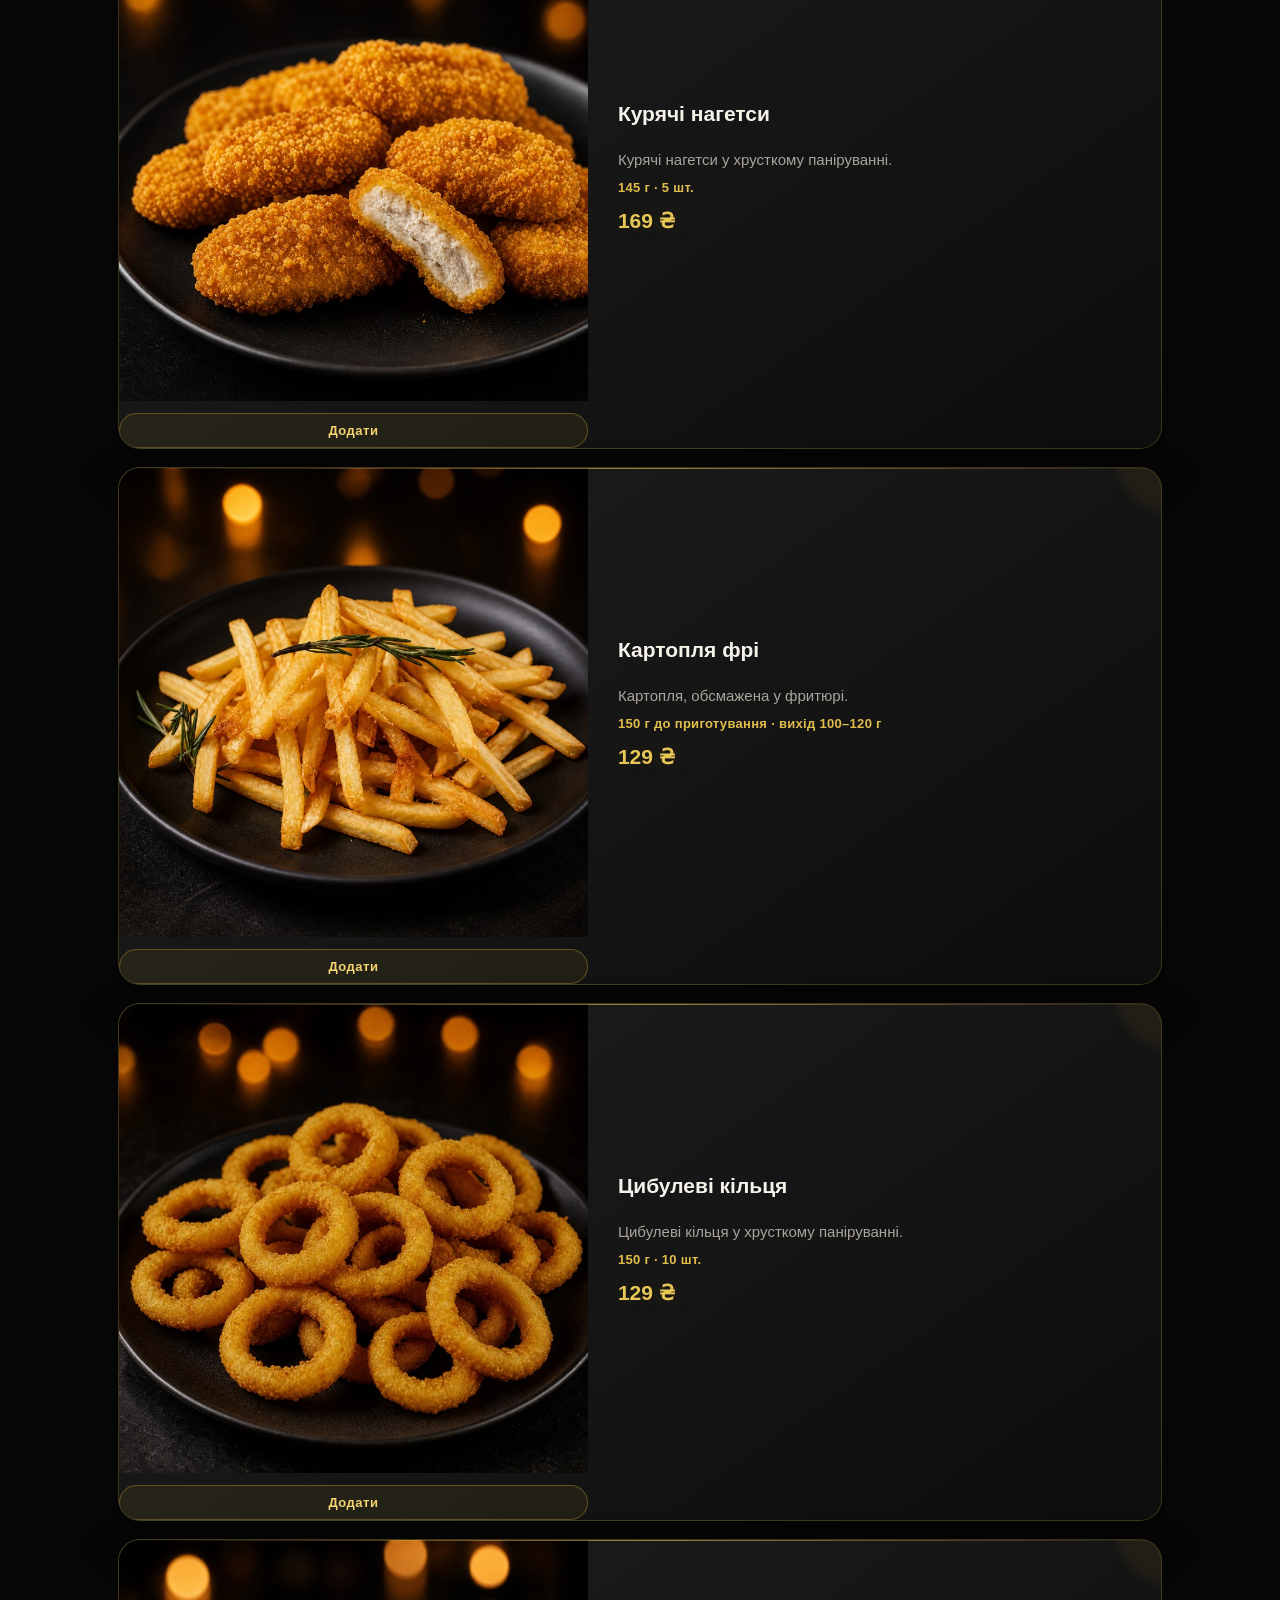
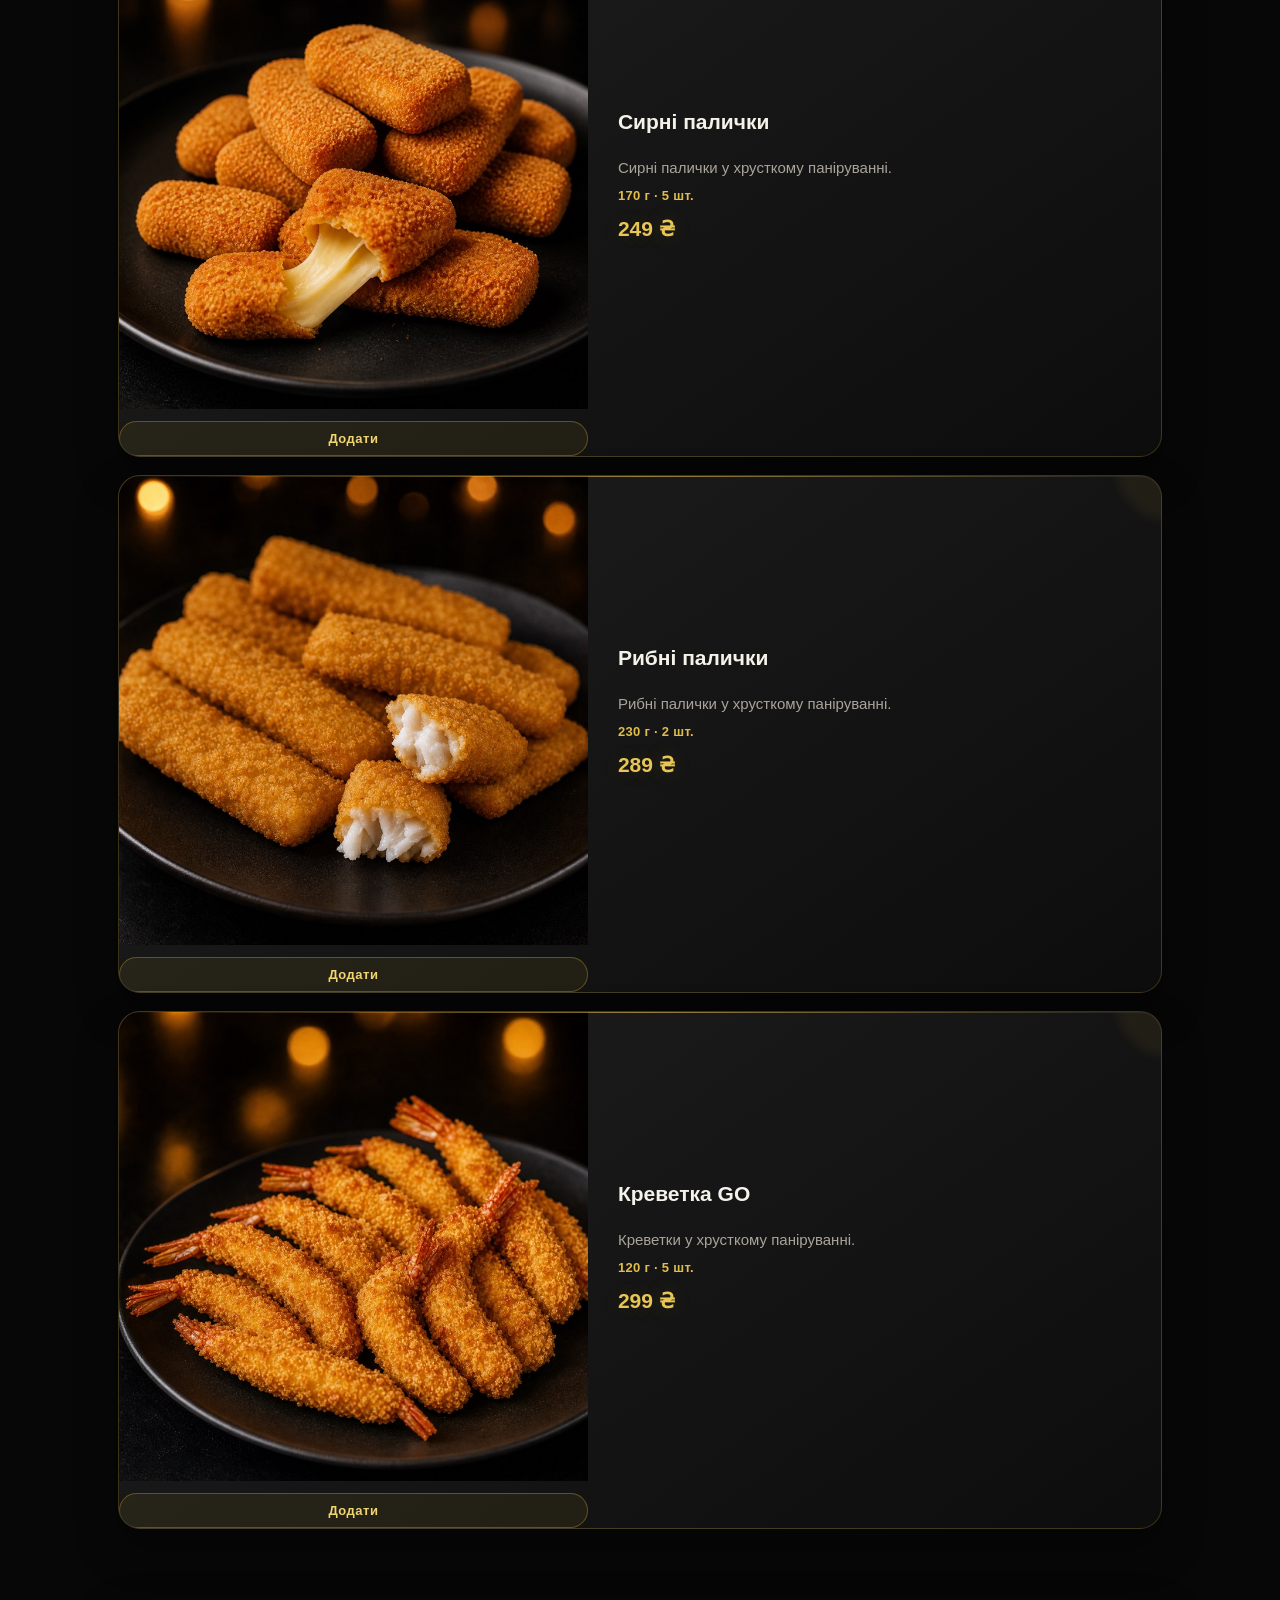
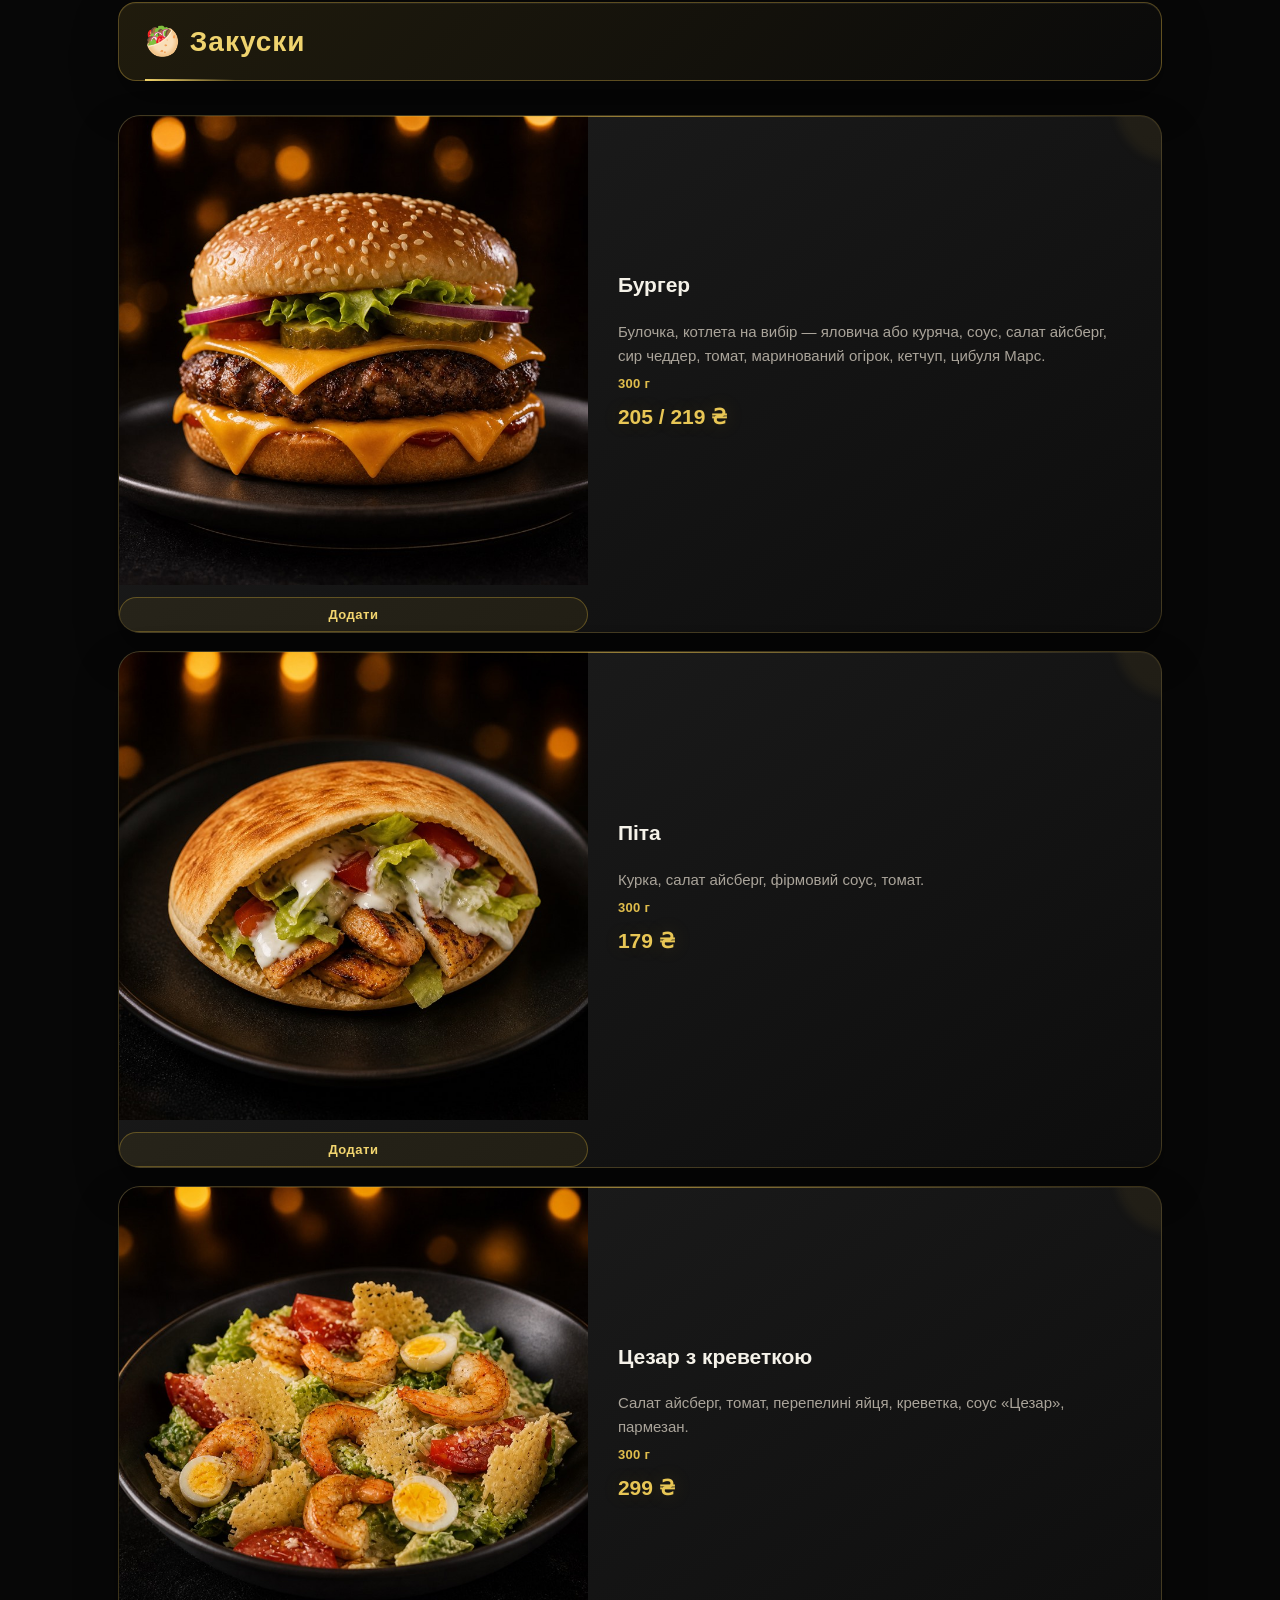
==== commit 8804f227: "Update requested menu prices, rename beer, remove two unavailable items" ====
--- a/index.html
+++ b/index.html
@@ -1164,7 +1164,7 @@
 <div class="name">Гункан макі</div>
 <p class="dish-description">Рис, лосось, норі, соус спайсі.</p>
 <p class="dish-meta">66 г · 1 шт.</p>
-<div class="price">99 ₴</div>
+<div class="price">109 ₴</div>
 </div>
 </article>
 
@@ -1303,7 +1303,7 @@
 <div class="name">Суші бургер</div>
 <p class="dish-description">Норі, рис, сир «Філадельфія», масаго, авокадо, лосось, соус унагі, панірування.</p>
 <p class="dish-meta">420 г</p>
-<div class="price">349 ₴</div>
+<div class="price">359 ₴</div>
 </div>
 </article>
 
@@ -1336,7 +1336,7 @@
     <div class="name">Курячі нагетси</div>
     <p class="dish-description">Курячі нагетси у хрусткому паніруванні.</p>
     <p class="dish-meta">145 г · 5 шт.</p>
-    <div class="price">159 ₴</div>
+    <div class="price">169 ₴</div>
   </div>
 </article>
 
@@ -1346,7 +1346,7 @@
     <div class="name">Картопля фрі</div>
     <p class="dish-description">Картопля, обсмажена у фритюрі.</p>
     <p class="dish-meta">150 г до приготування · вихід 100–120 г</p>
-    <div class="price">109 ₴</div>
+    <div class="price">129 ₴</div>
   </div>
 </article>
 
@@ -1390,25 +1390,9 @@
   </div>
 </article>
 
-<article class="card featured-dish">
-  <img class="dish-photo" src="cheburek.jpg" alt="Чебурек" loading="lazy" width="800" height="800">
-  <div class="dish-content">
-    <div class="name">Чебурек</div>
-    <p class="dish-description">Три види на вибір: з телятиною, з куркою або з телятиною та томатом.</p>
-    <p class="dish-meta">220 г</p>
-    <div class="price">159 ₴</div>
-  </div>
-</article>
-
-<article class="card featured-dish">
-  <img class="dish-photo" src="elvo-menu-combo.jpg" alt="ELVO Menu" loading="lazy" width="800" height="800">
-  <div class="dish-content">
-    <div class="name">ELVO Menu</div>
-    <p class="dish-description">Картопля фрі, курячі нагетси, Coca-Cola 0,5 л.</p>
-    <p class="dish-meta">765 г · напій 0,5 л</p>
-    <div class="price">290 ₴</div>
-  </div>
-</article>
+
+
+
 <div class="title" id="snacks">
 🥙 Закуски
 </div>
@@ -1469,12 +1453,12 @@
 </article>
 
 <article class="card featured-dish">
-  <img class="dish-photo" src="pyvo.jpg" alt="Altmuller Blanche" loading="lazy" width="900" height="900">
+  <img class="dish-photo" src="pyvo.jpg" alt="Кроненбург 1664" loading="lazy" width="900" height="900">
   <div class="dish-content">
-    <div class="name">Altmuller Blanche</div>
+    <div class="name">Кроненбург 1664</div>
     <p class="dish-description">Нефільтроване пшеничне пиво у стилі blanche з освіжаючим м’яким смаком.</p>
     <p class="dish-meta">1 кг</p>
-    <div class="price">160,49 ₴ / 1 кг</div>
+    <div class="price">166,49 ₴ / 1 кг</div>
   </div>
 </article>
 
@@ -1538,7 +1522,7 @@
 <div class="name">Маргарита</div>
 <p class="dish-meta">30 см · 510 г</p>
 <p class="dish-description">Сир моцарела, соус маринара, базилік, томати, соус песто, прованські трави</p>
-<div class="price">219 ₴</div>
+<div class="price">229 ₴</div>
 </div>
 </article>
 
@@ -1548,7 +1532,7 @@
 <div class="name">Мілано</div>
 <p class="dish-meta">30 см · орієнтовна вага 470 г</p>
 <p class="dish-description">Сир моцарела, ковбаса мілано, соус маринара</p>
-<div class="price">239 ₴</div>
+<div class="price">249 ₴</div>
 </div>
 </article>
 
@@ -1558,7 +1542,7 @@
 <div class="name">СПОКУСА 🌶️</div>
 <p class="dish-meta">30 см · орієнтовна вага 600 г</p>
 <p class="dish-description">Соус американо, сир, курка, цибуля, гриби, ананас, халапеньйо, кукурудза, соус теріякі</p>
-<div class="price">269 ₴</div>
+<div class="price">289 ₴</div>
 </div>
 </article>
 
@@ -1568,7 +1552,7 @@
 <div class="name">Сонячна Курка</div>
 <p class="dish-meta">30 см · орієнтовна вага 540 г</p>
 <p class="dish-description">Соус вершковий, сир моцарела, сир чеддер, сир пармезан, томати, курка, рукола</p>
-<div class="price">249 ₴</div>
+<div class="price">289 ₴</div>
 </div>
 </article>
 
@@ -1578,7 +1562,7 @@
 <div class="name">Цезар</div>
 <p class="dish-meta">30 см · орієнтовна вага 520 г</p>
 <p class="dish-description">Сир моцарела, куряча грудка, пармезан, перепелині яйця, томати, салат айсберг, прованські трави, бекон, соус вершковий, соус Цезар</p>
-<div class="price">279 ₴</div>
+<div class="price">289 ₴</div>
 </div>
 </article>
 
@@ -1588,7 +1572,7 @@
 <div class="name">Карбонара</div>
 <p class="dish-meta">30 см · орієнтовна вага 540 г</p>
 <p class="dish-description">Сир моцарела, бекон, шинка, перепелині яйця, цибуля марс, рукола, прованські трави, соус бешамель</p>
-<div class="price">249 ₴</div>
+<div class="price">289 ₴</div>
 </div>
 </article>
 
@@ -1598,7 +1582,7 @@
 <div class="name">Чотири м'яса</div>
 <p class="dish-meta">30 см · орієнтовна вага 525 г</p>
 <p class="dish-description">Сир моцарела, шинка, салямі, бекон, копчена курка, томати, зелень, соус американо</p>
-<div class="price">239 ₴</div>
+<div class="price">259 ₴</div>
 </div>
 </article>
 
@@ -1608,7 +1592,7 @@
 <div class="name">Діабло 🌶️</div>
 <p class="dish-meta">30 см · орієнтовна вага 510 г</p>
 <p class="dish-description">Сир моцарела, пепероні, дорблю, пармезан, халапеньйо, соус маринара, соус шрірача, маслини</p>
-<div class="price">249 ₴</div>
+<div class="price">299 ₴</div>
 </div>
 </article>
 
@@ -1618,7 +1602,7 @@
 <div class="name">Жульєн</div>
 <p class="dish-meta">30 см · орієнтовна вага 500 г</p>
 <p class="dish-description">Сир моцарела, цибуля Марс, копчена курка, гриби, соус вершковий</p>
-<div class="price">239 ₴</div>
+<div class="price">249 ₴</div>
 </div>
 </article>
 
@@ -1628,7 +1612,7 @@
 <div class="name">Мисливська</div>
 <p class="dish-meta">30 см · орієнтовна вага 650 г</p>
 <p class="dish-description">Сир моцарела, мисливські ковбаски, томати, маринована цибуля Марс, салямі, соус американо, гриби</p>
-<div class="price">239 ₴</div>
+<div class="price">249 ₴</div>
 </div>
 </article>
 
@@ -1638,7 +1622,7 @@
 <div class="name">Sweet Chicken</div>
 <p class="dish-meta">30 см · 560 г</p>
 <p class="dish-description">Соус вершковий, сир моцарела, маринована цибуля Марс, гриби, маринована копчена курка, солодкий соус чилі</p>
-<div class="price">259 ₴</div>
+<div class="price">289 ₴</div>
 </div>
 </article>
 
@@ -1648,7 +1632,7 @@
 <div class="name">Пепероні 🌶️</div>
 <p class="dish-meta">30 см · орієнтовна вага 470 г</p>
 <p class="dish-description">Сир моцарела, соус маринара, пепероні</p>
-<div class="price">269 ₴</div>
+<div class="price">279 ₴</div>
 </div>
 </article>
 
@@ -1658,7 +1642,7 @@
 <div class="name">М'ясна Феєрія 🌶️</div>
 <p class="dish-meta">30 см · 590 г</p>
 <p class="dish-description">Соус маринара, сир моцарела, сир чеддер, пепероні, шинка, мисливські ковбаски, кукурудза, цибуля Марс, соус барбекю</p>
-<div class="price">279 ₴</div>
+<div class="price">299 ₴</div>
 </div>
 </article>
 
@@ -1668,7 +1652,7 @@
 <div class="name">Вершкова з беконом та грибами</div>
 <p class="dish-meta">30 см · орієнтовна вага 590 г</p>
 <p class="dish-description">Гриби, бекон, карамелізована цибуля Марс, моцарела, рукола, пармезан, вершки, соус авторський</p>
-<div class="price">269 ₴</div>
+<div class="price">289 ₴</div>
 </div>
 </article>
 
@@ -1678,7 +1662,7 @@
 <div class="name">Чотири Сира</div>
 <p class="dish-meta">30 см · орієнтовна вага 515 г</p>
 <p class="dish-description">Пармезан, сир горгонзола, сир моцарела, сир гауда, соус вершковий</p>
-<div class="price">249 ₴</div>
+<div class="price">269 ₴</div>
 </div>
 </article>
 
@@ -1698,7 +1682,7 @@
 <div class="name">Сирна з куркою</div>
 <p class="dish-meta">30 см · орієнтовна вага 600 г</p>
 <p class="dish-description">Моцарела, вершки, філадельфія, чеддер, курка, томат, рукола, пармезан</p>
-<div class="price">249 ₴</div>
+<div class="price">289 ₴</div>
 </div>
 </article>
 
@@ -1708,7 +1692,7 @@
 <div class="name">Гавайська</div>
 <p class="dish-meta">30 см · орієнтовна вага 500 г</p>
 <p class="dish-description">Сир моцарела, соус вершковий, ананас, копчена курка</p>
-<div class="price">239 ₴</div>
+<div class="price">249 ₴</div>
 </div>
 </article>
 </section>
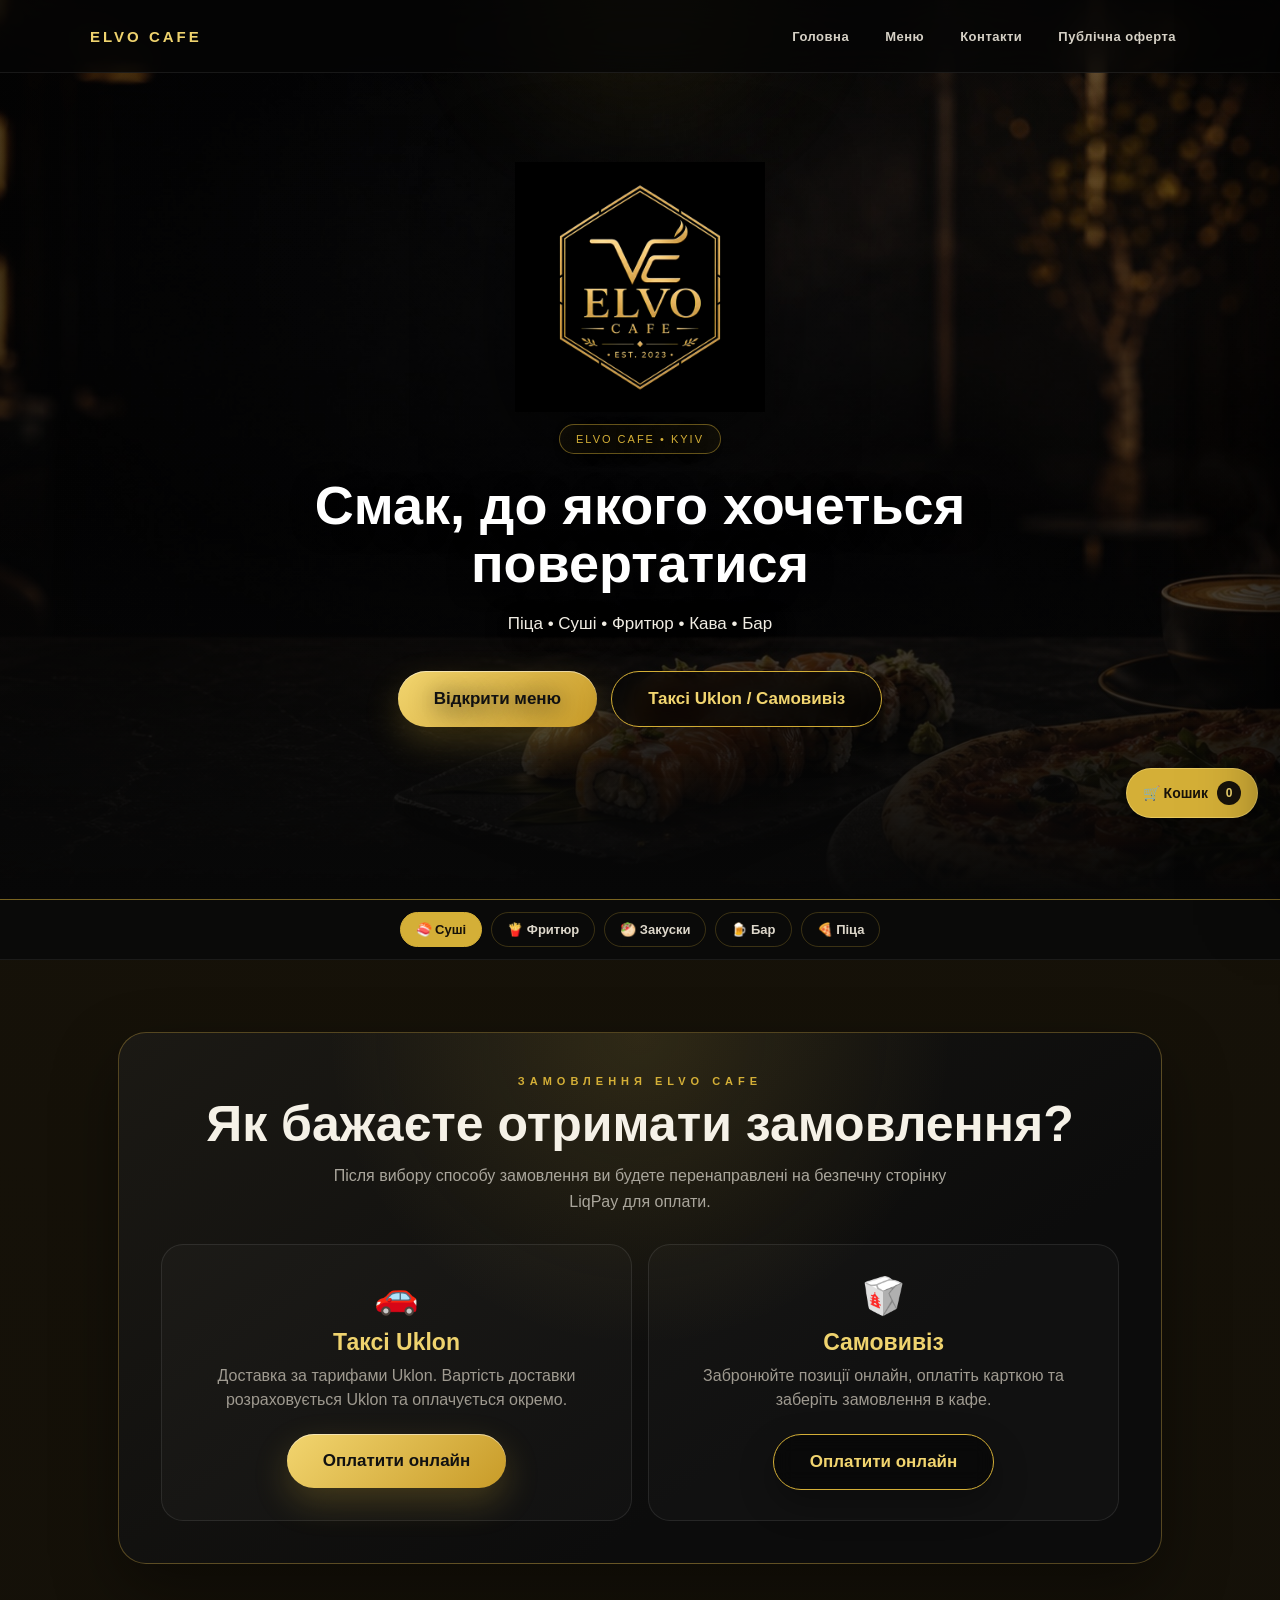
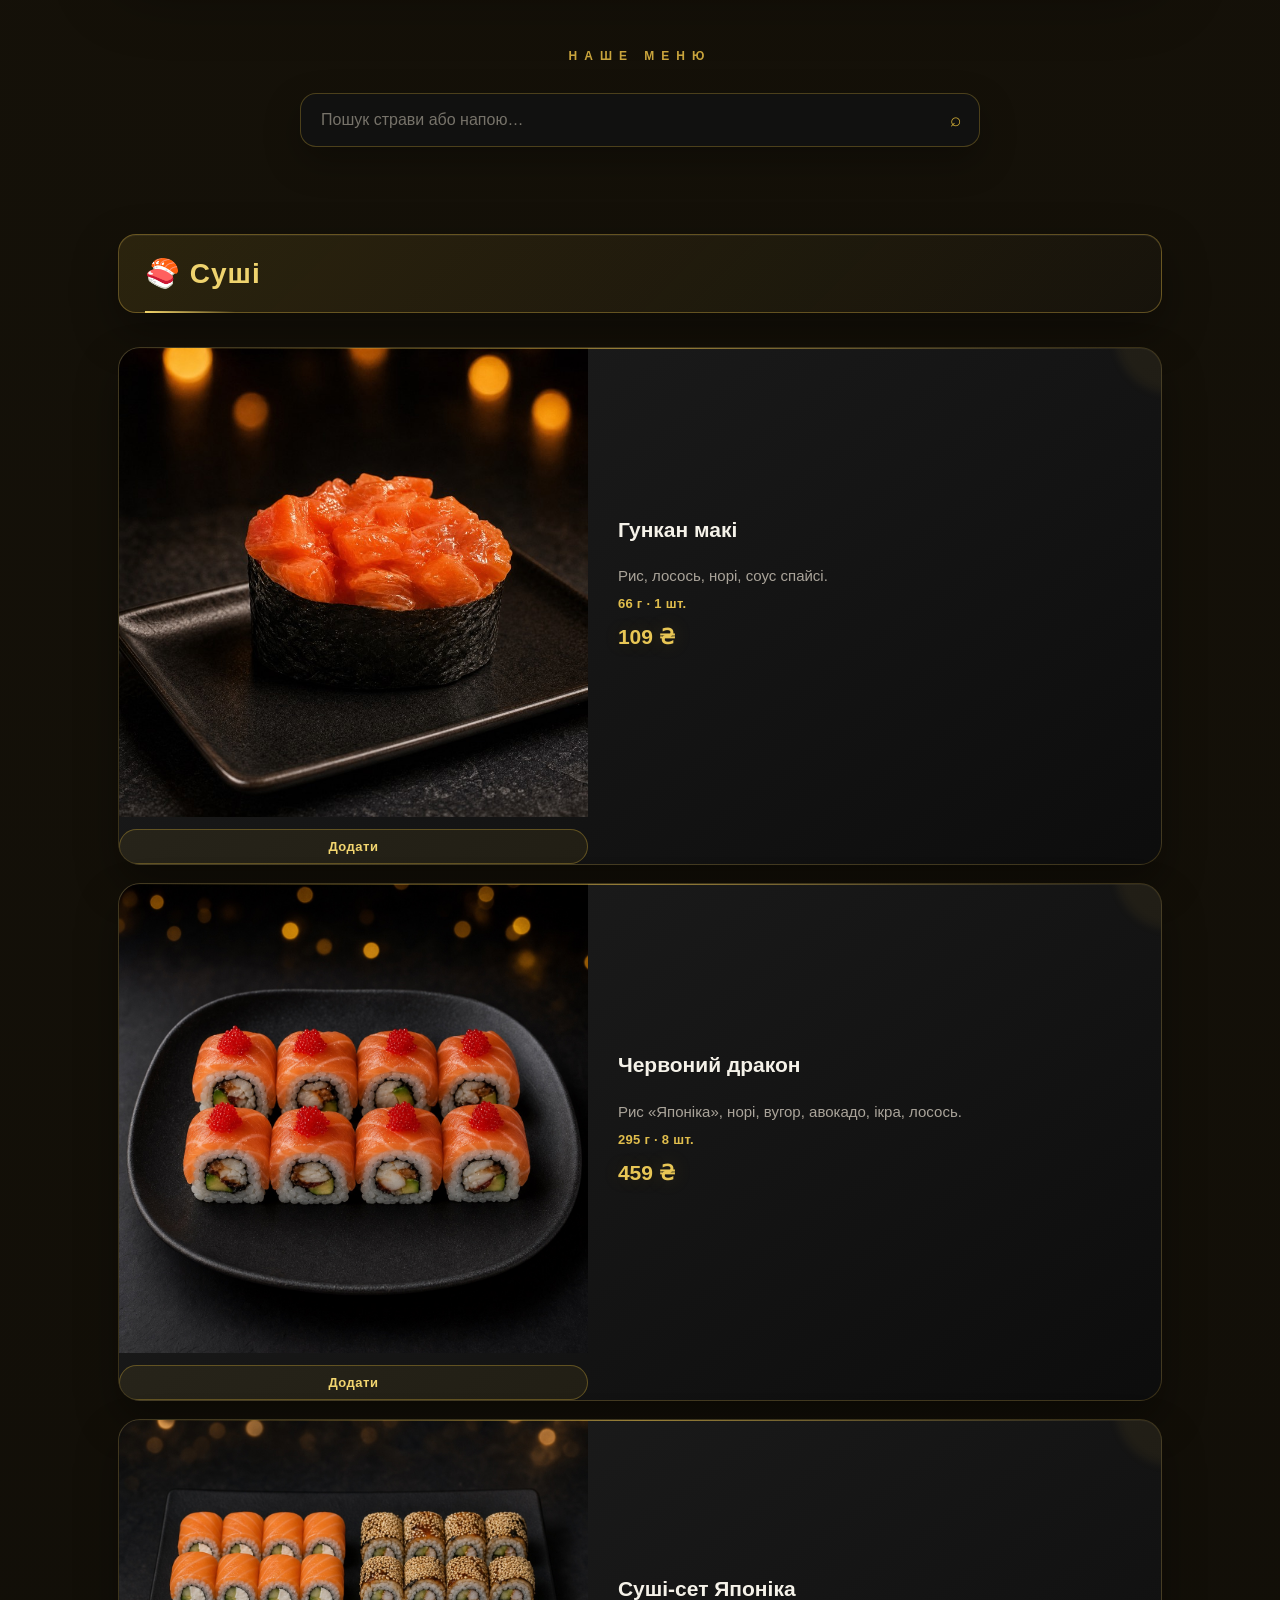
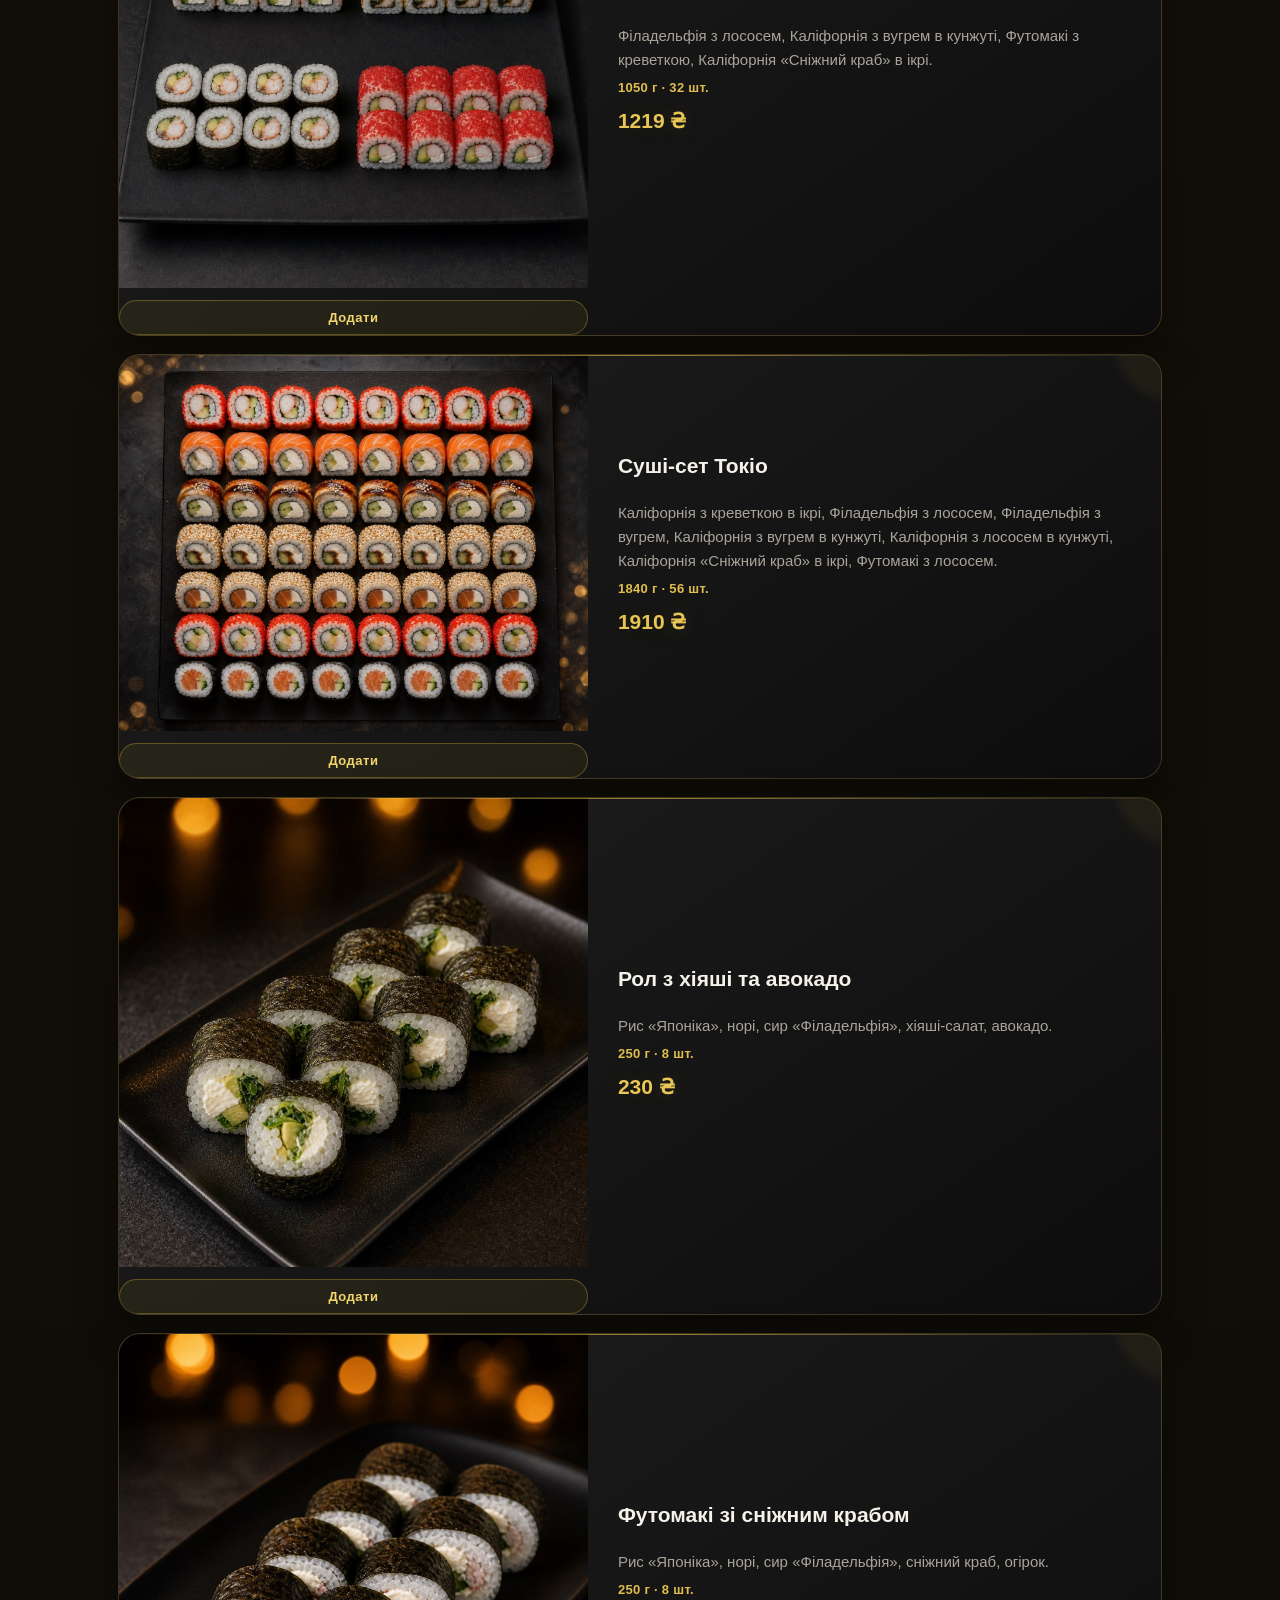
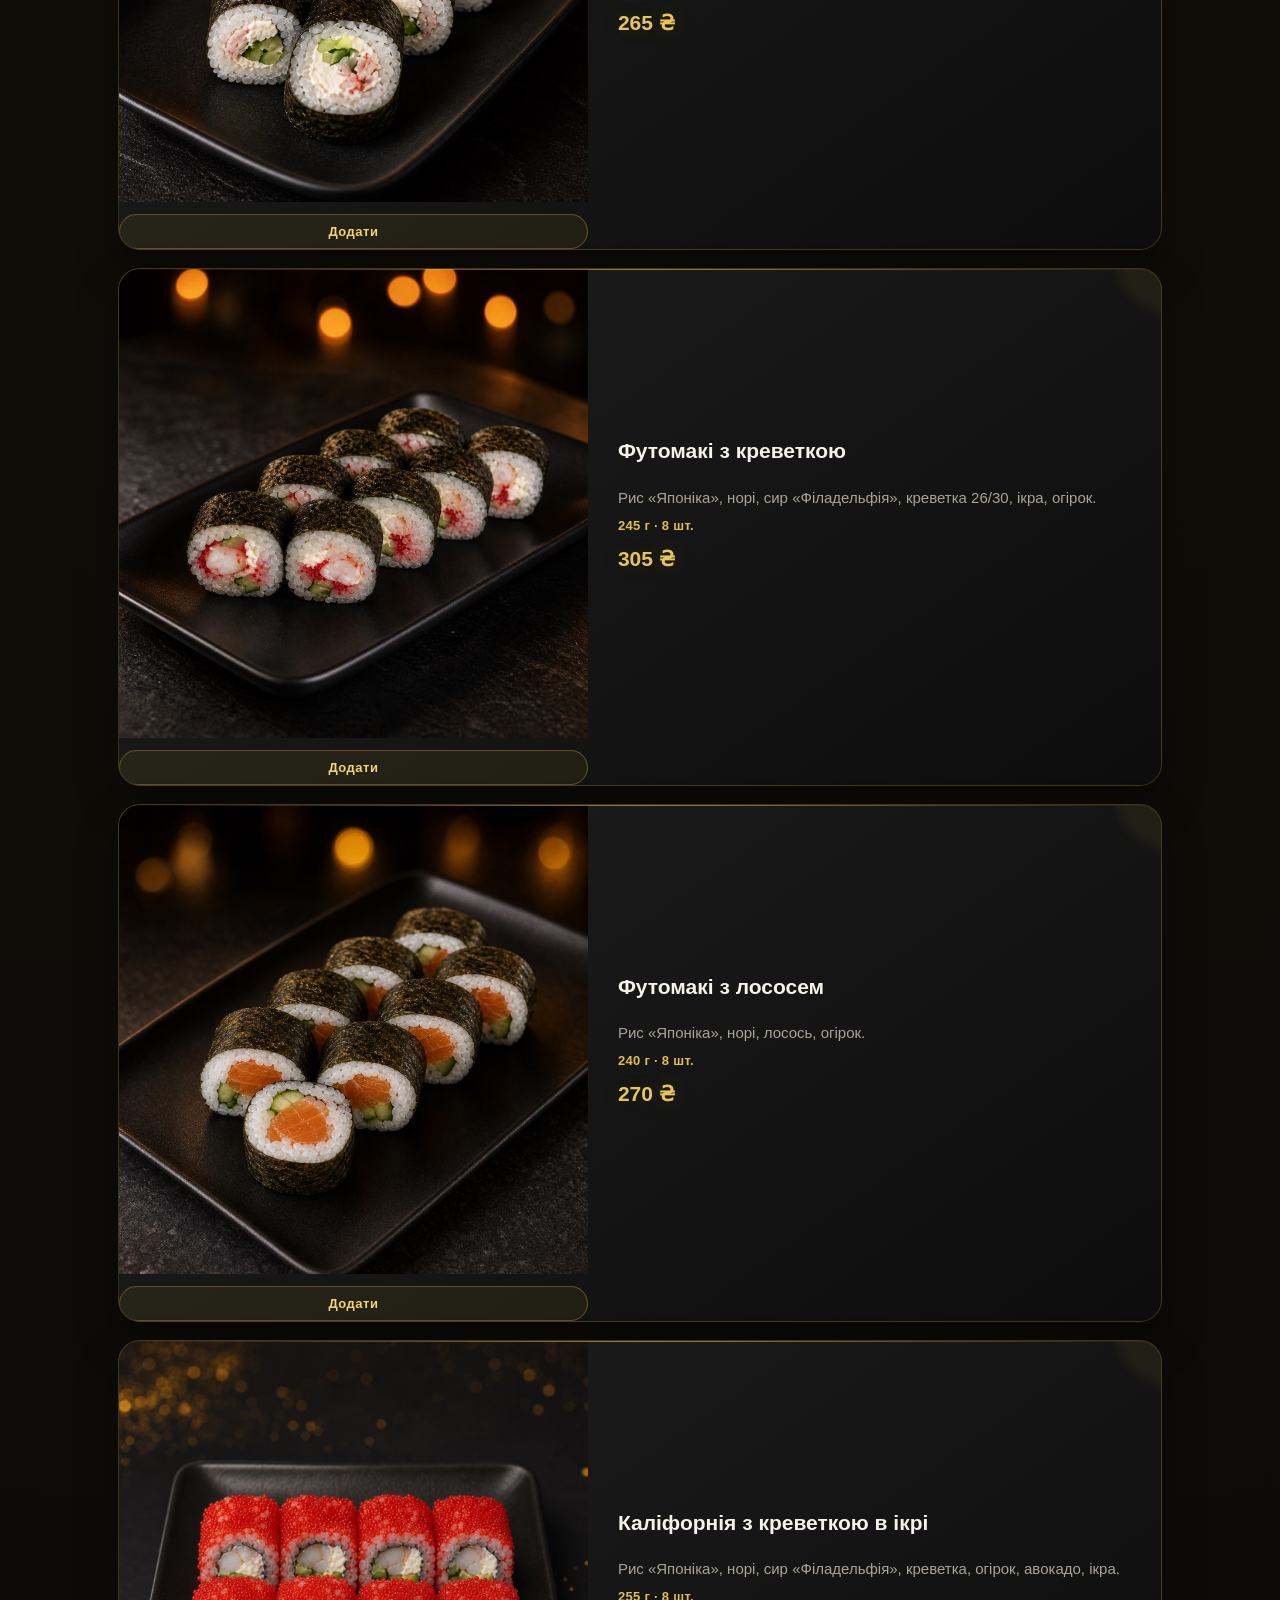
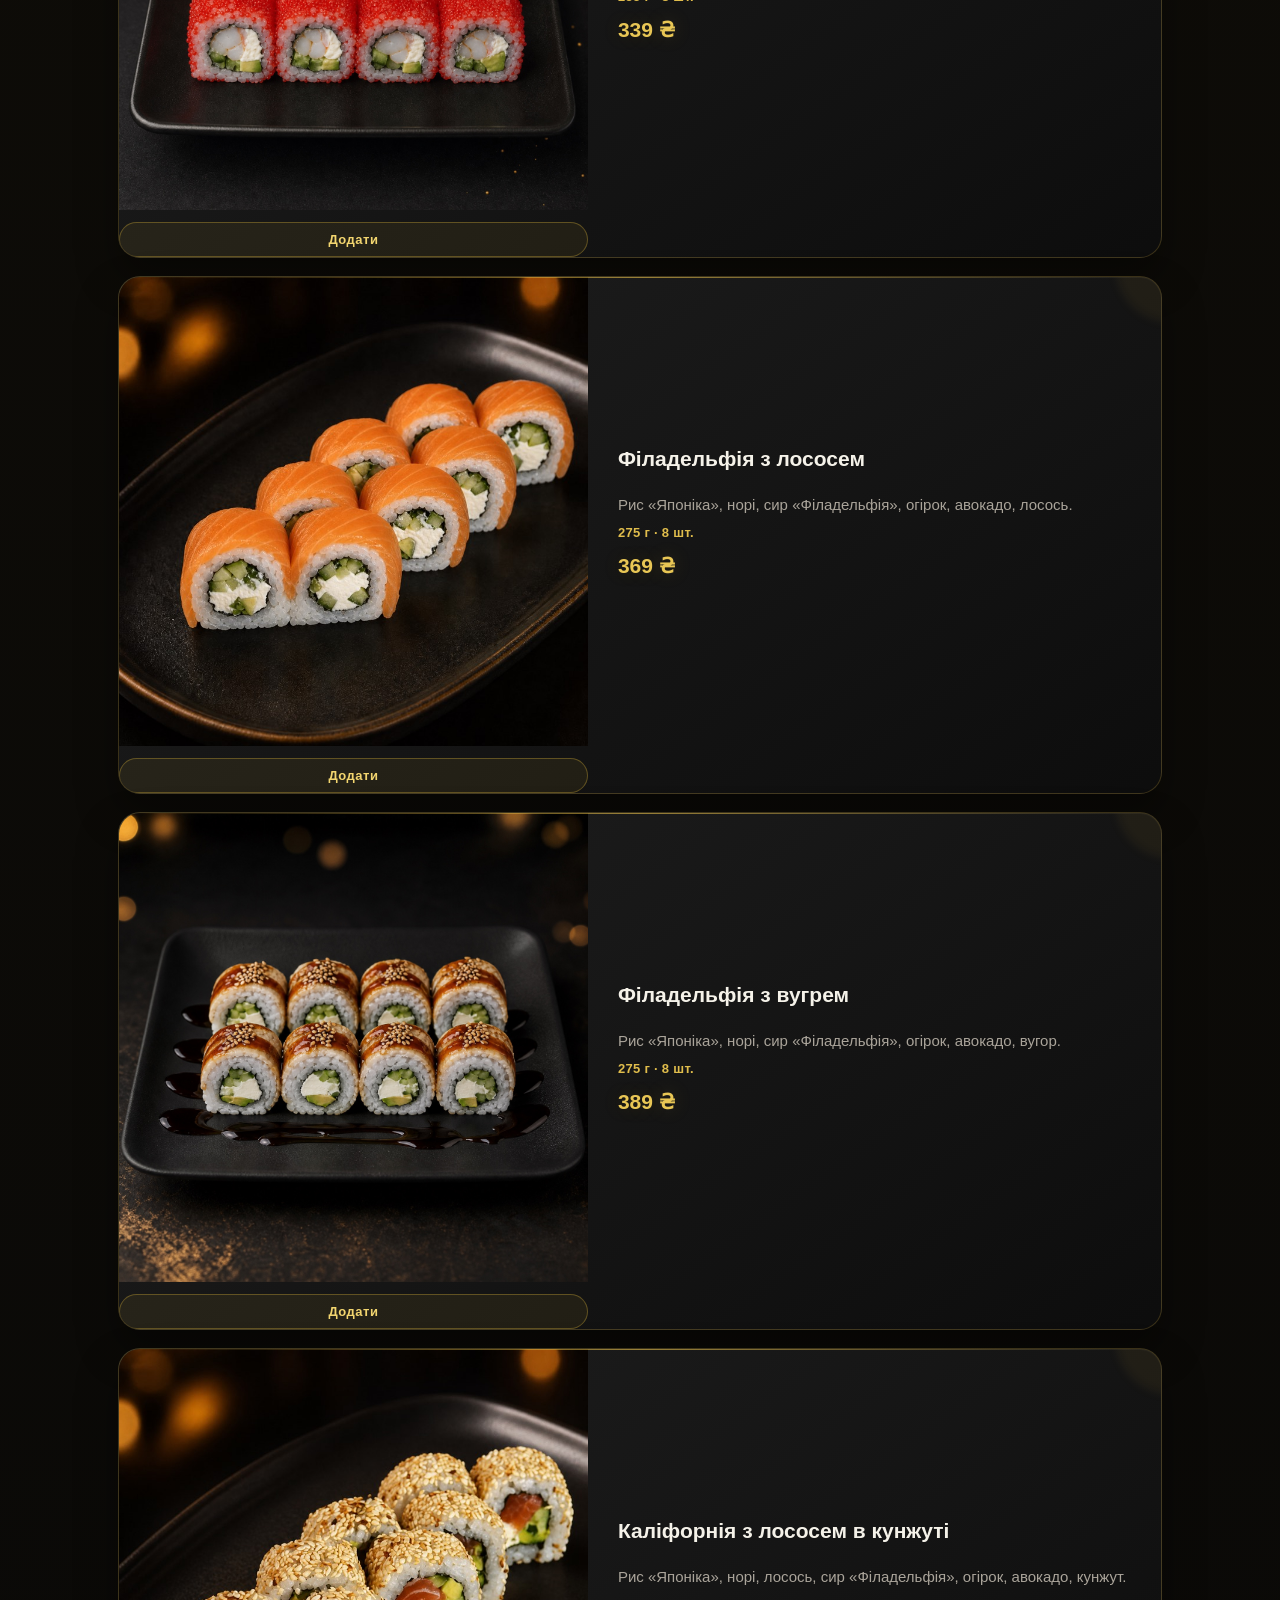
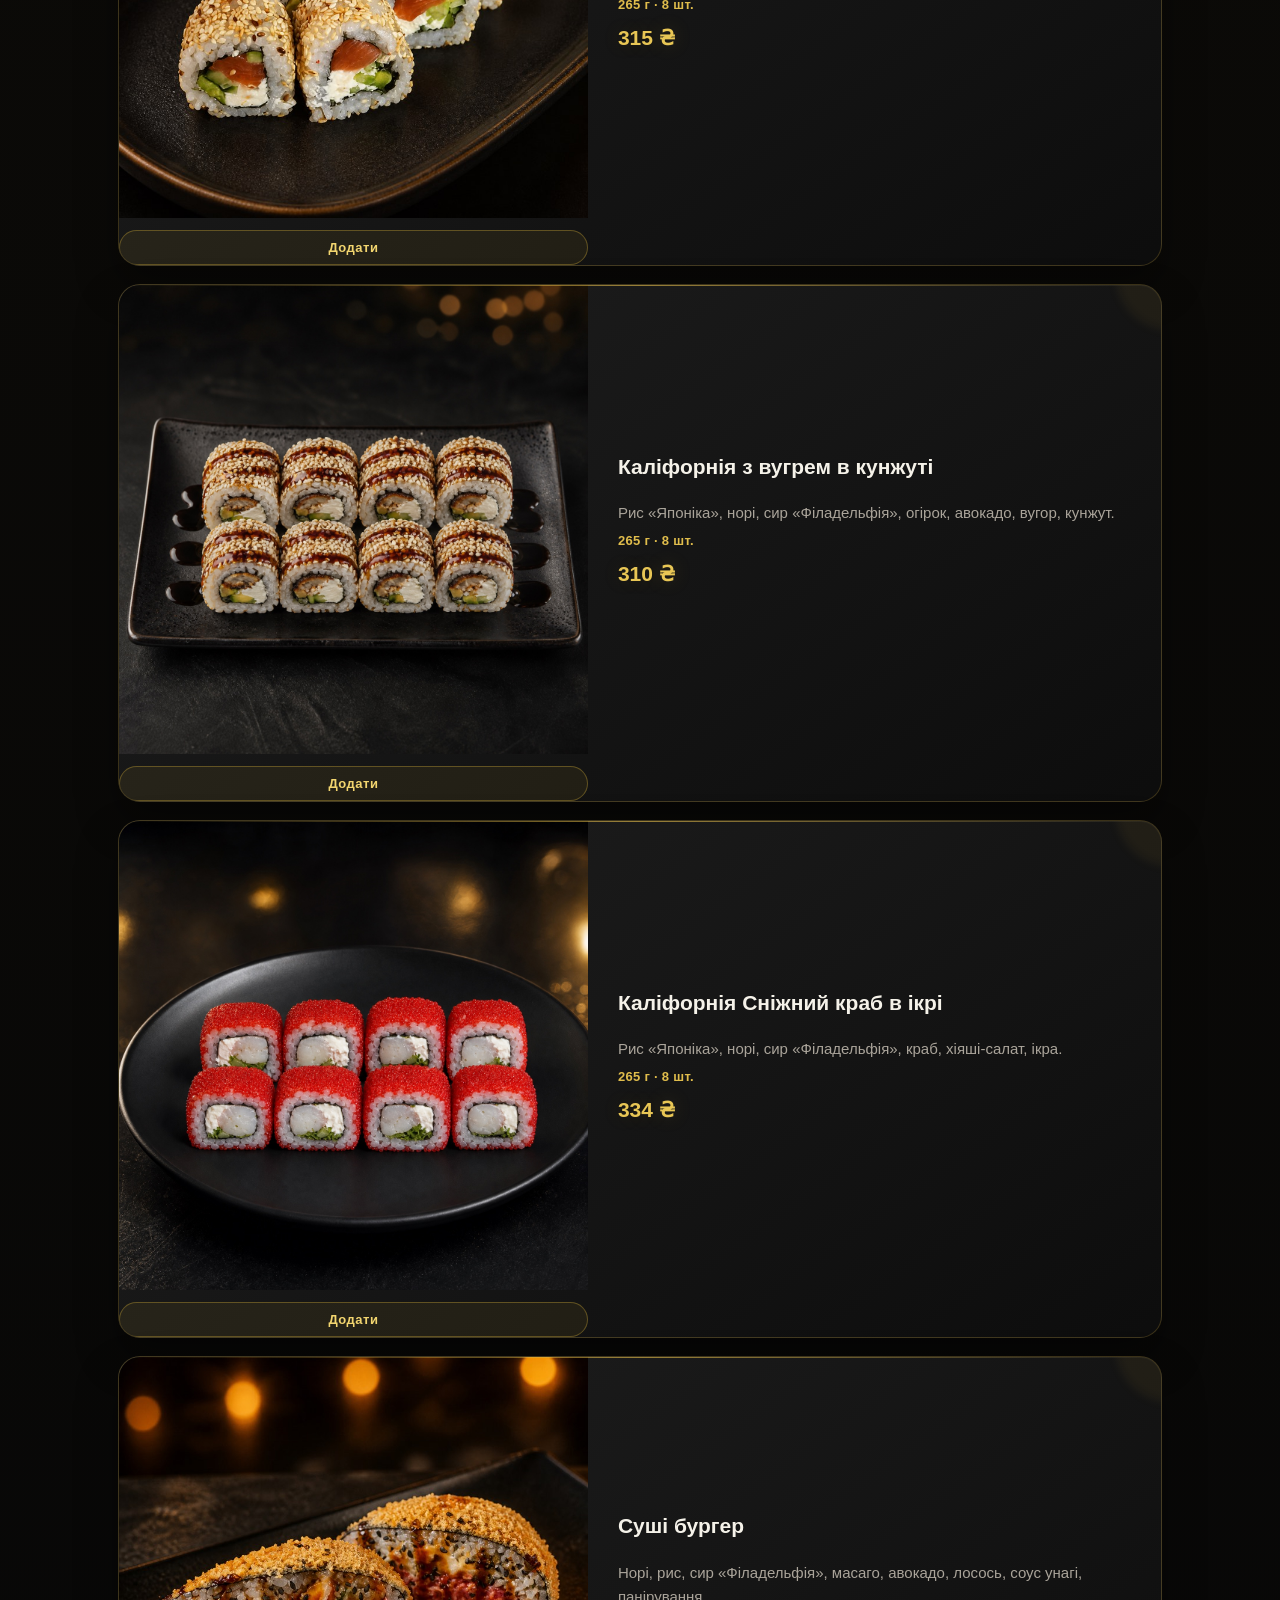
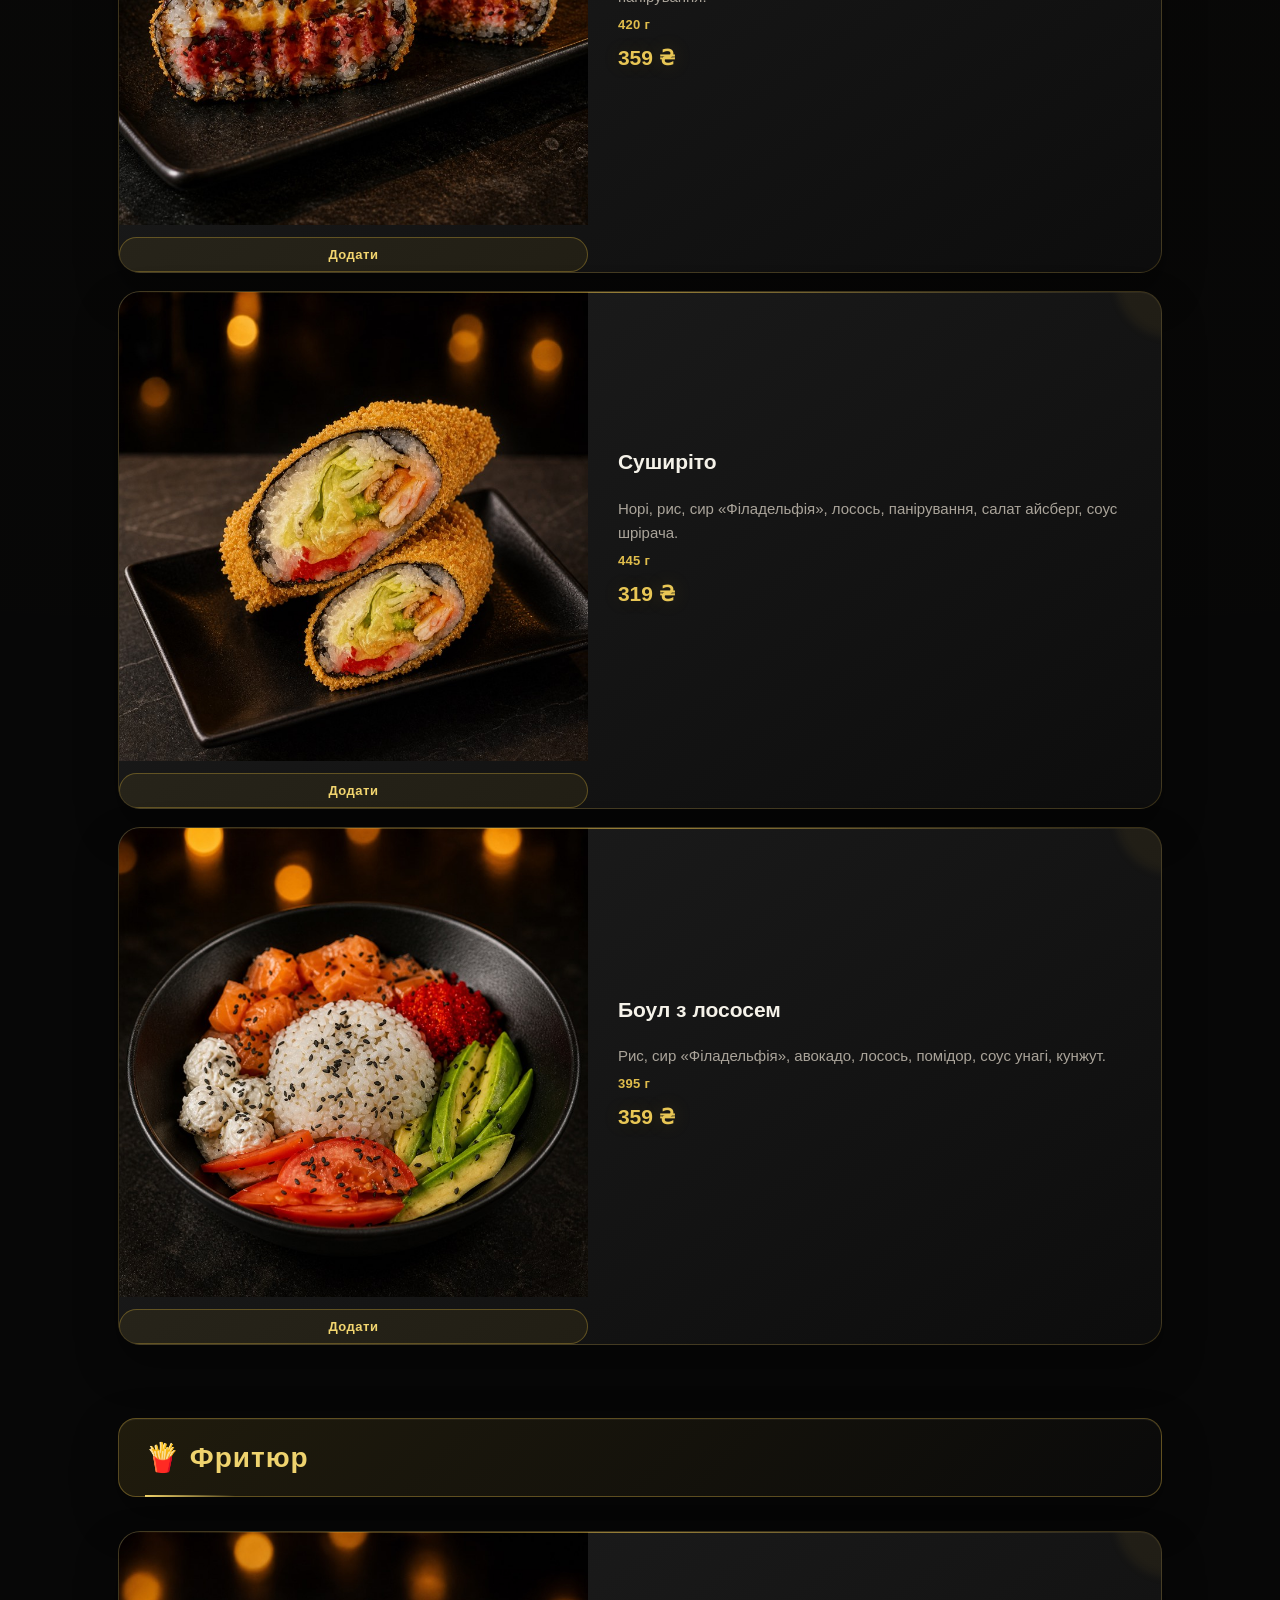
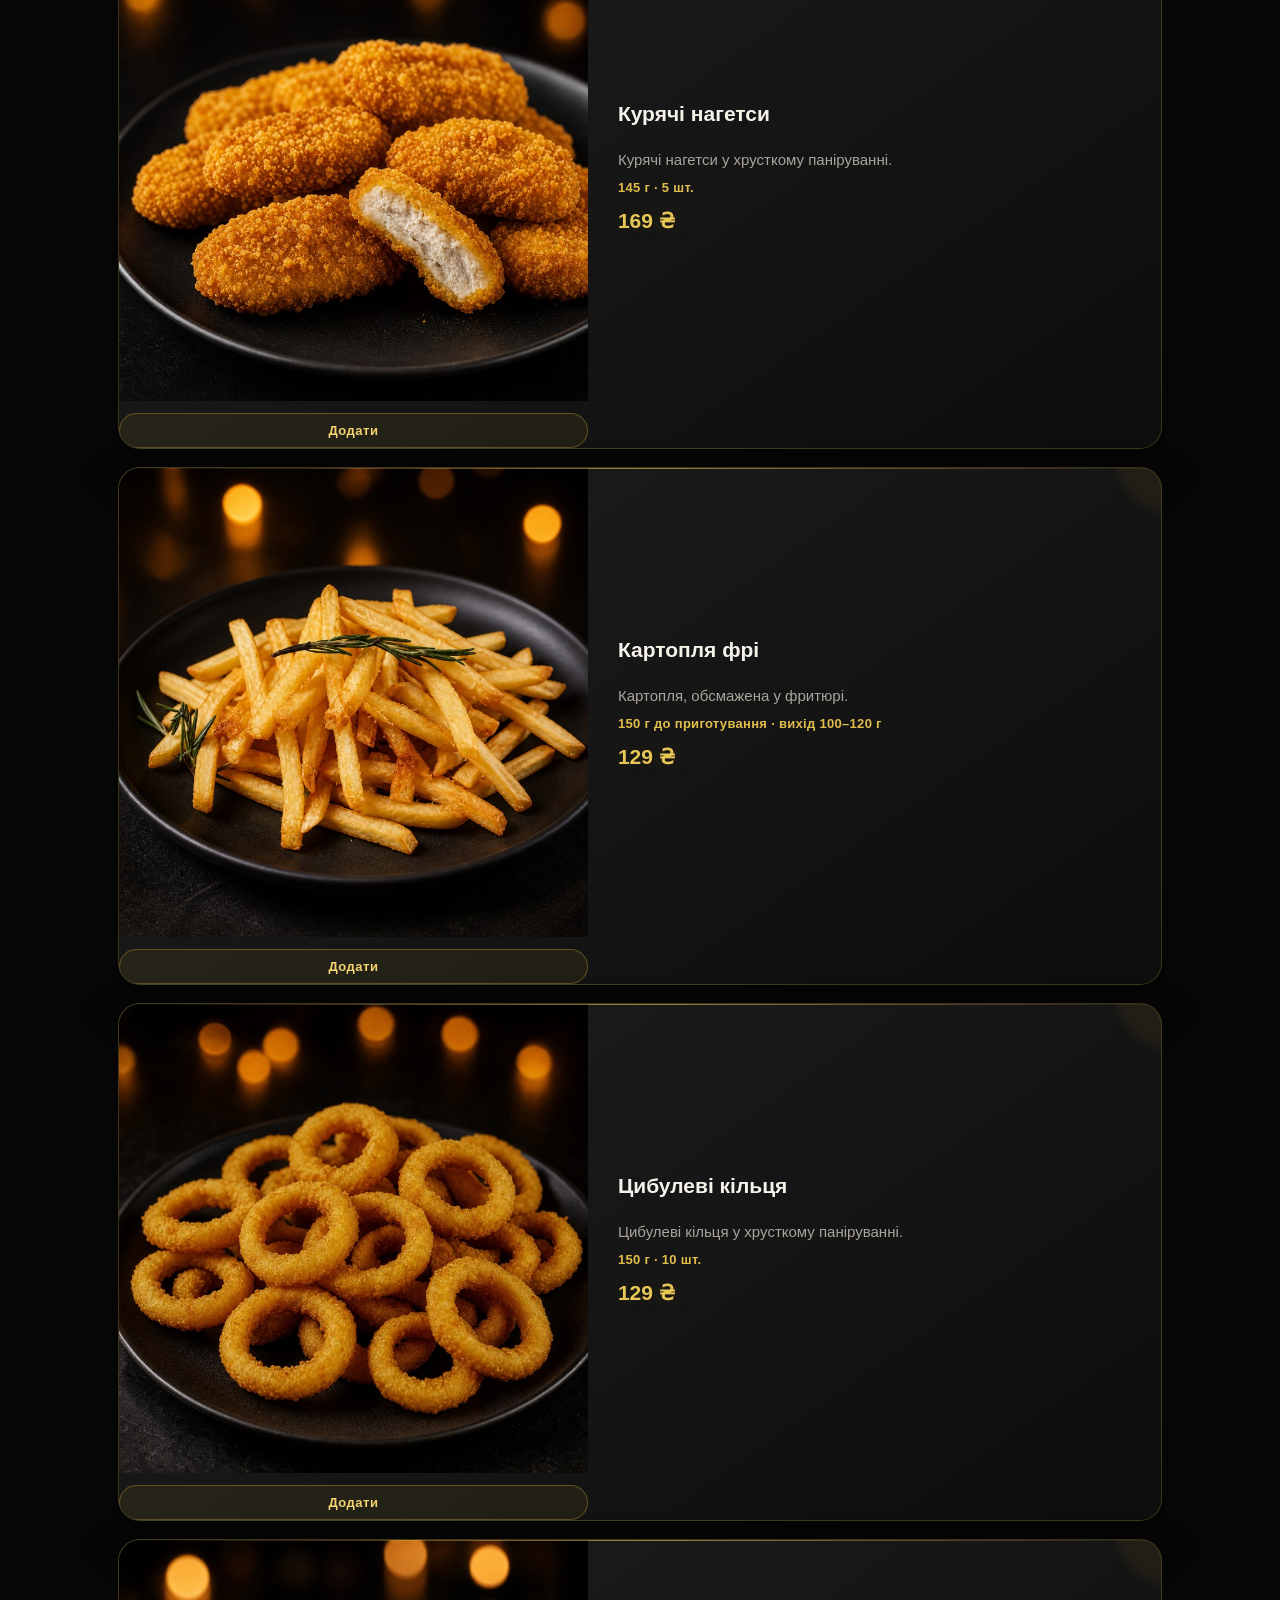
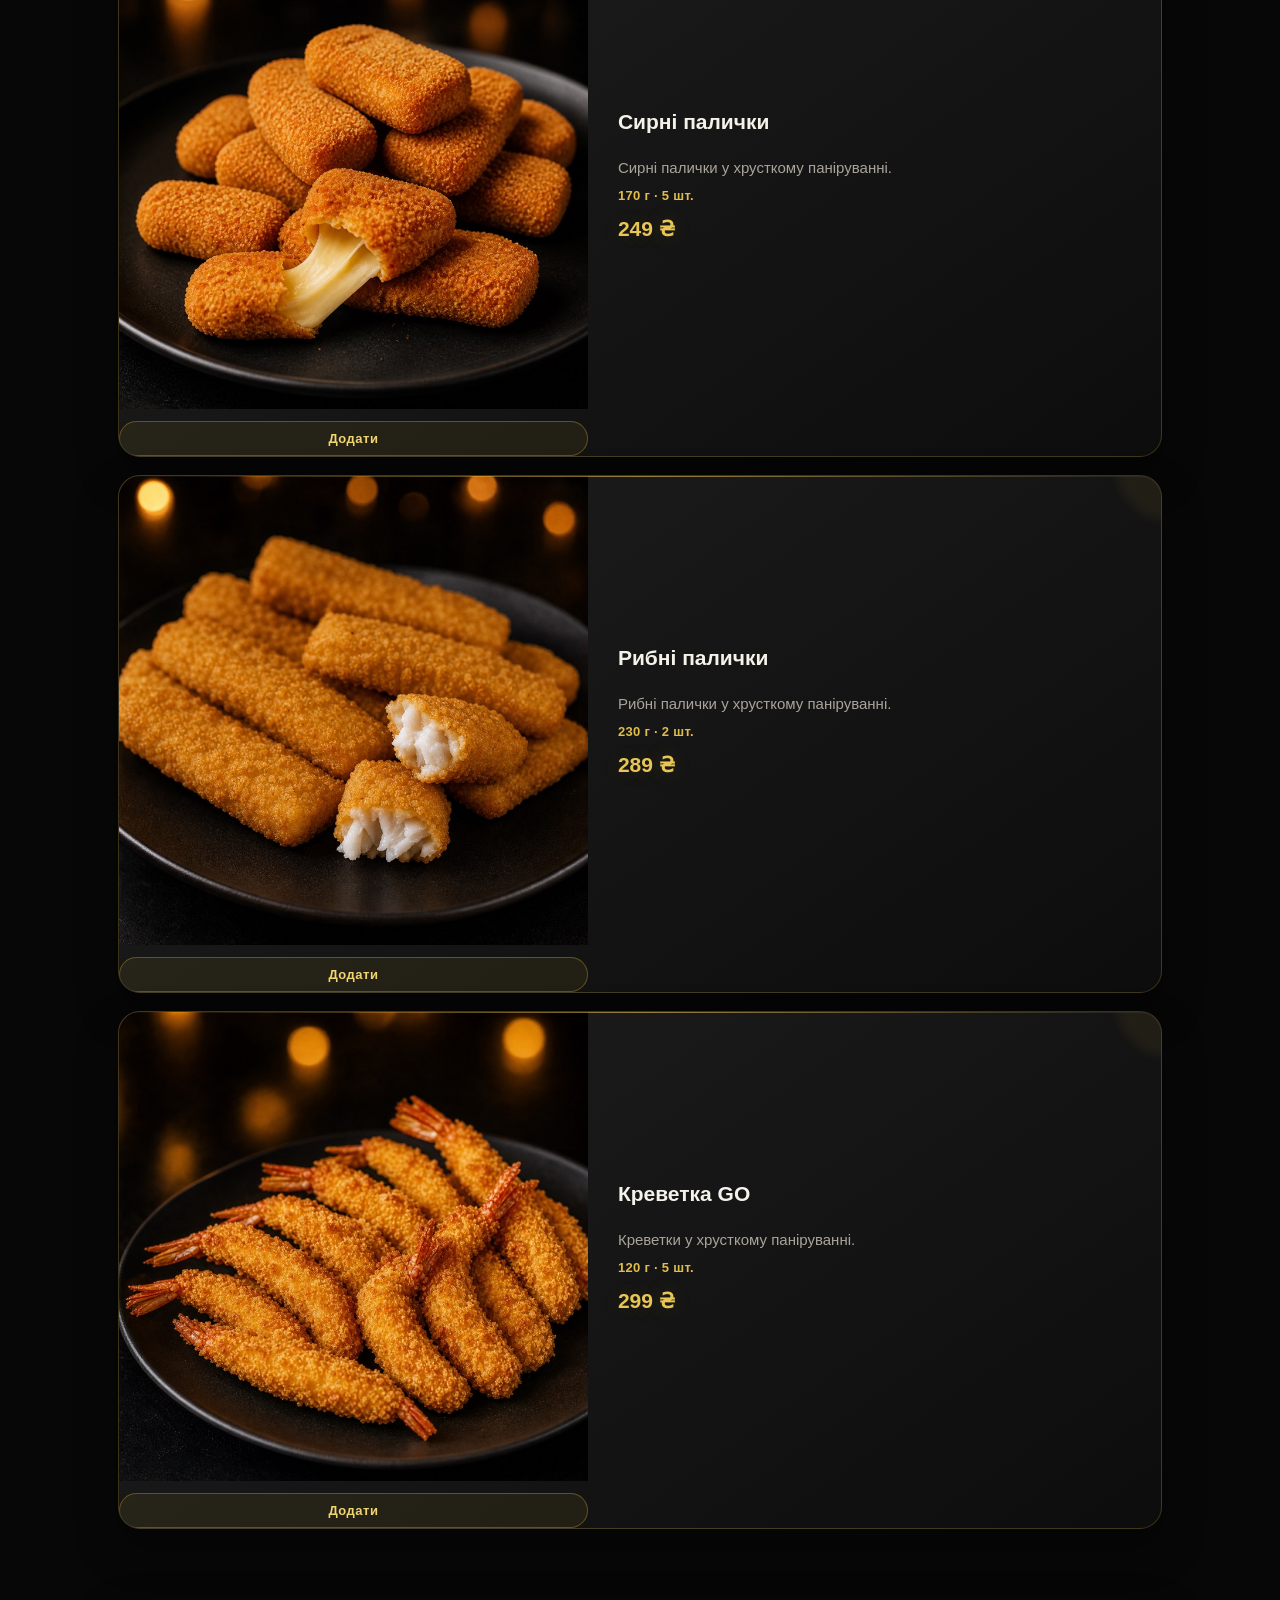
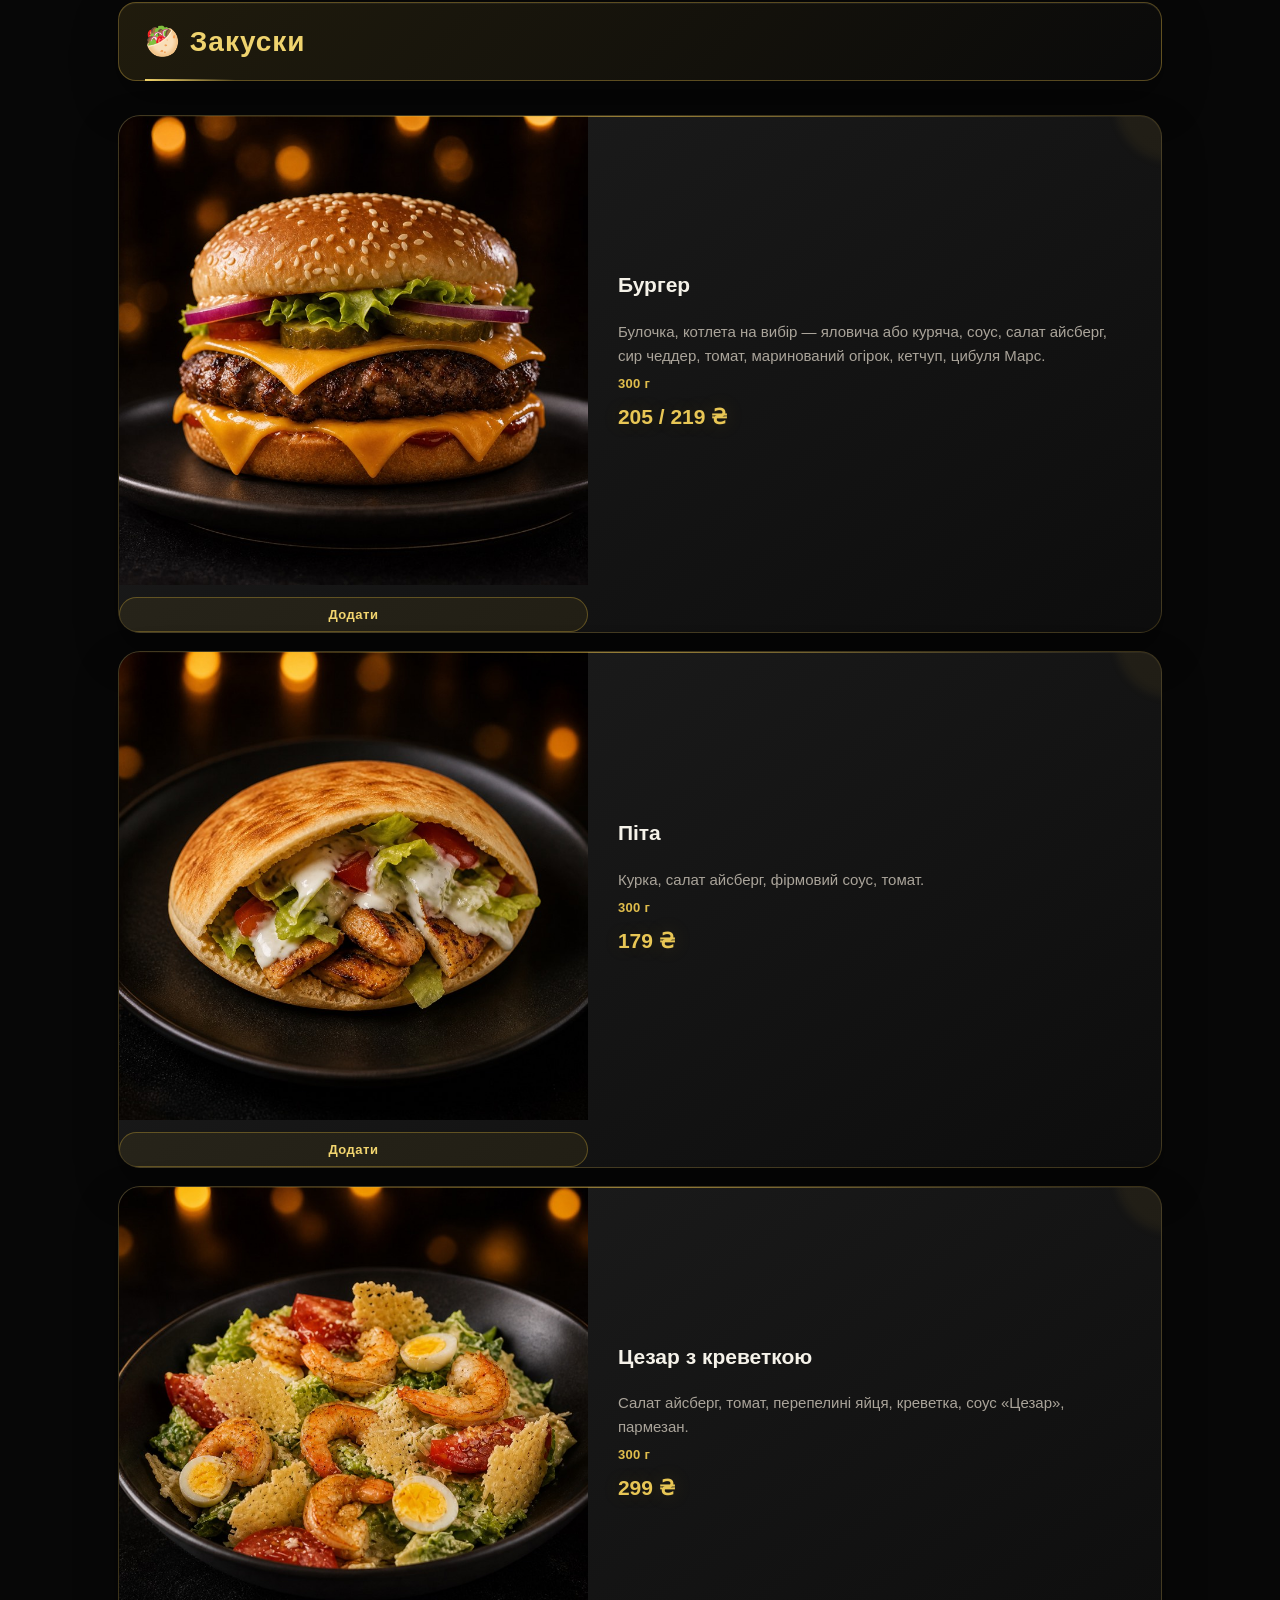
==== commit c2daaf37: "Update sushi menu prices to match photographed menu" ====
--- a/index.html
+++ b/index.html
@@ -1174,7 +1174,7 @@
 <div class="name">Червоний дракон</div>
 <p class="dish-description">Рис «Японіка», норі, вугор, авокадо, ікра, лосось.</p>
 <p class="dish-meta">295 г · 8 шт.</p>
-<div class="price">439 ₴</div>
+<div class="price">459 ₴</div>
 </div>
 </article>
 
@@ -1184,7 +1184,7 @@
 <div class="name">Суші-сет Японіка</div>
 <p class="dish-description">Філадельфія з лососем, Каліфорнія з вугрем в кунжуті, Футомакі з креветкою, Каліфорнія «Сніжний краб» в ікрі.</p>
 <p class="dish-meta">1050 г · 32 шт.</p>
-<div class="price">1139 ₴</div>
+<div class="price">1219 ₴</div>
 </div>
 </article>
 
@@ -1194,7 +1194,7 @@
 <div class="name">Суші-сет Токіо</div>
 <p class="dish-description">Каліфорнія з креветкою в ікрі, Філадельфія з лососем, Філадельфія з вугрем, Каліфорнія з вугрем в кунжуті, Каліфорнія з лососем в кунжуті, Каліфорнія «Сніжний краб» в ікрі, Футомакі з лососем.</p>
 <p class="dish-meta">1840 г · 56 шт.</p>
-<div class="price">1770 ₴</div>
+<div class="price">1910 ₴</div>
 </div>
 </article>
 
@@ -1204,7 +1204,7 @@
 <div class="name">Рол з хіяші та авокадо</div>
 <p class="dish-description">Рис «Японіка», норі, сир «Філадельфія», хіяші-салат, авокадо.</p>
 <p class="dish-meta">250 г · 8 шт.</p>
-<div class="price">210 ₴</div>
+<div class="price">230 ₴</div>
 </div>
 </article>
 
@@ -1214,7 +1214,7 @@
 <div class="name">Футомакі зі сніжним крабом</div>
 <p class="dish-description">Рис «Японіка», норі, сир «Філадельфія», сніжний краб, огірок.</p>
 <p class="dish-meta">250 г · 8 шт.</p>
-<div class="price">245 ₴</div>
+<div class="price">265 ₴</div>
 </div>
 </article>
 
@@ -1224,7 +1224,7 @@
 <div class="name">Футомакі з креветкою</div>
 <p class="dish-description">Рис «Японіка», норі, сир «Філадельфія», креветка 26/30, ікра, огірок.</p>
 <p class="dish-meta">245 г · 8 шт.</p>
-<div class="price">285 ₴</div>
+<div class="price">305 ₴</div>
 </div>
 </article>
 
@@ -1234,7 +1234,7 @@
 <div class="name">Футомакі з лососем</div>
 <p class="dish-description">Рис «Японіка», норі, лосось, огірок.</p>
 <p class="dish-meta">240 г · 8 шт.</p>
-<div class="price">250 ₴</div>
+<div class="price">270 ₴</div>
 </div>
 </article>
 
@@ -1244,7 +1244,7 @@
 <div class="name">Каліфорнія з креветкою в ікрі</div>
 <p class="dish-description">Рис «Японіка», норі, сир «Філадельфія», креветка, огірок, авокадо, ікра.</p>
 <p class="dish-meta">255 г · 8 шт.</p>
-<div class="price">319 ₴</div>
+<div class="price">339 ₴</div>
 </div>
 </article>
 
@@ -1254,7 +1254,7 @@
 <div class="name">Філадельфія з лососем</div>
 <p class="dish-description">Рис «Японіка», норі, сир «Філадельфія», огірок, авокадо, лосось.</p>
 <p class="dish-meta">275 г · 8 шт.</p>
-<div class="price">349 ₴</div>
+<div class="price">369 ₴</div>
 </div>
 </article>
 
@@ -1264,7 +1264,7 @@
 <div class="name">Філадельфія з вугрем</div>
 <p class="dish-description">Рис «Японіка», норі, сир «Філадельфія», огірок, авокадо, вугор.</p>
 <p class="dish-meta">275 г · 8 шт.</p>
-<div class="price">369 ₴</div>
+<div class="price">389 ₴</div>
 </div>
 </article>
 
@@ -1274,7 +1274,7 @@
 <div class="name">Каліфорнія з лососем в кунжуті</div>
 <p class="dish-description">Рис «Японіка», норі, лосось, сир «Філадельфія», огірок, авокадо, кунжут.</p>
 <p class="dish-meta">265 г · 8 шт.</p>
-<div class="price">295 ₴</div>
+<div class="price">315 ₴</div>
 </div>
 </article>
 
@@ -1284,7 +1284,7 @@
 <div class="name">Каліфорнія з вугрем в кунжуті</div>
 <p class="dish-description">Рис «Японіка», норі, сир «Філадельфія», огірок, авокадо, вугор, кунжут.</p>
 <p class="dish-meta">265 г · 8 шт.</p>
-<div class="price">290 ₴</div>
+<div class="price">310 ₴</div>
 </div>
 </article>
 
@@ -1294,7 +1294,7 @@
 <div class="name">Каліфорнія Сніжний краб в ікрі</div>
 <p class="dish-description">Рис «Японіка», норі, сир «Філадельфія», краб, хіяші-салат, ікра.</p>
 <p class="dish-meta">265 г · 8 шт.</p>
-<div class="price">314 ₴</div>
+<div class="price">334 ₴</div>
 </div>
 </article>
 <article class="card featured-dish">
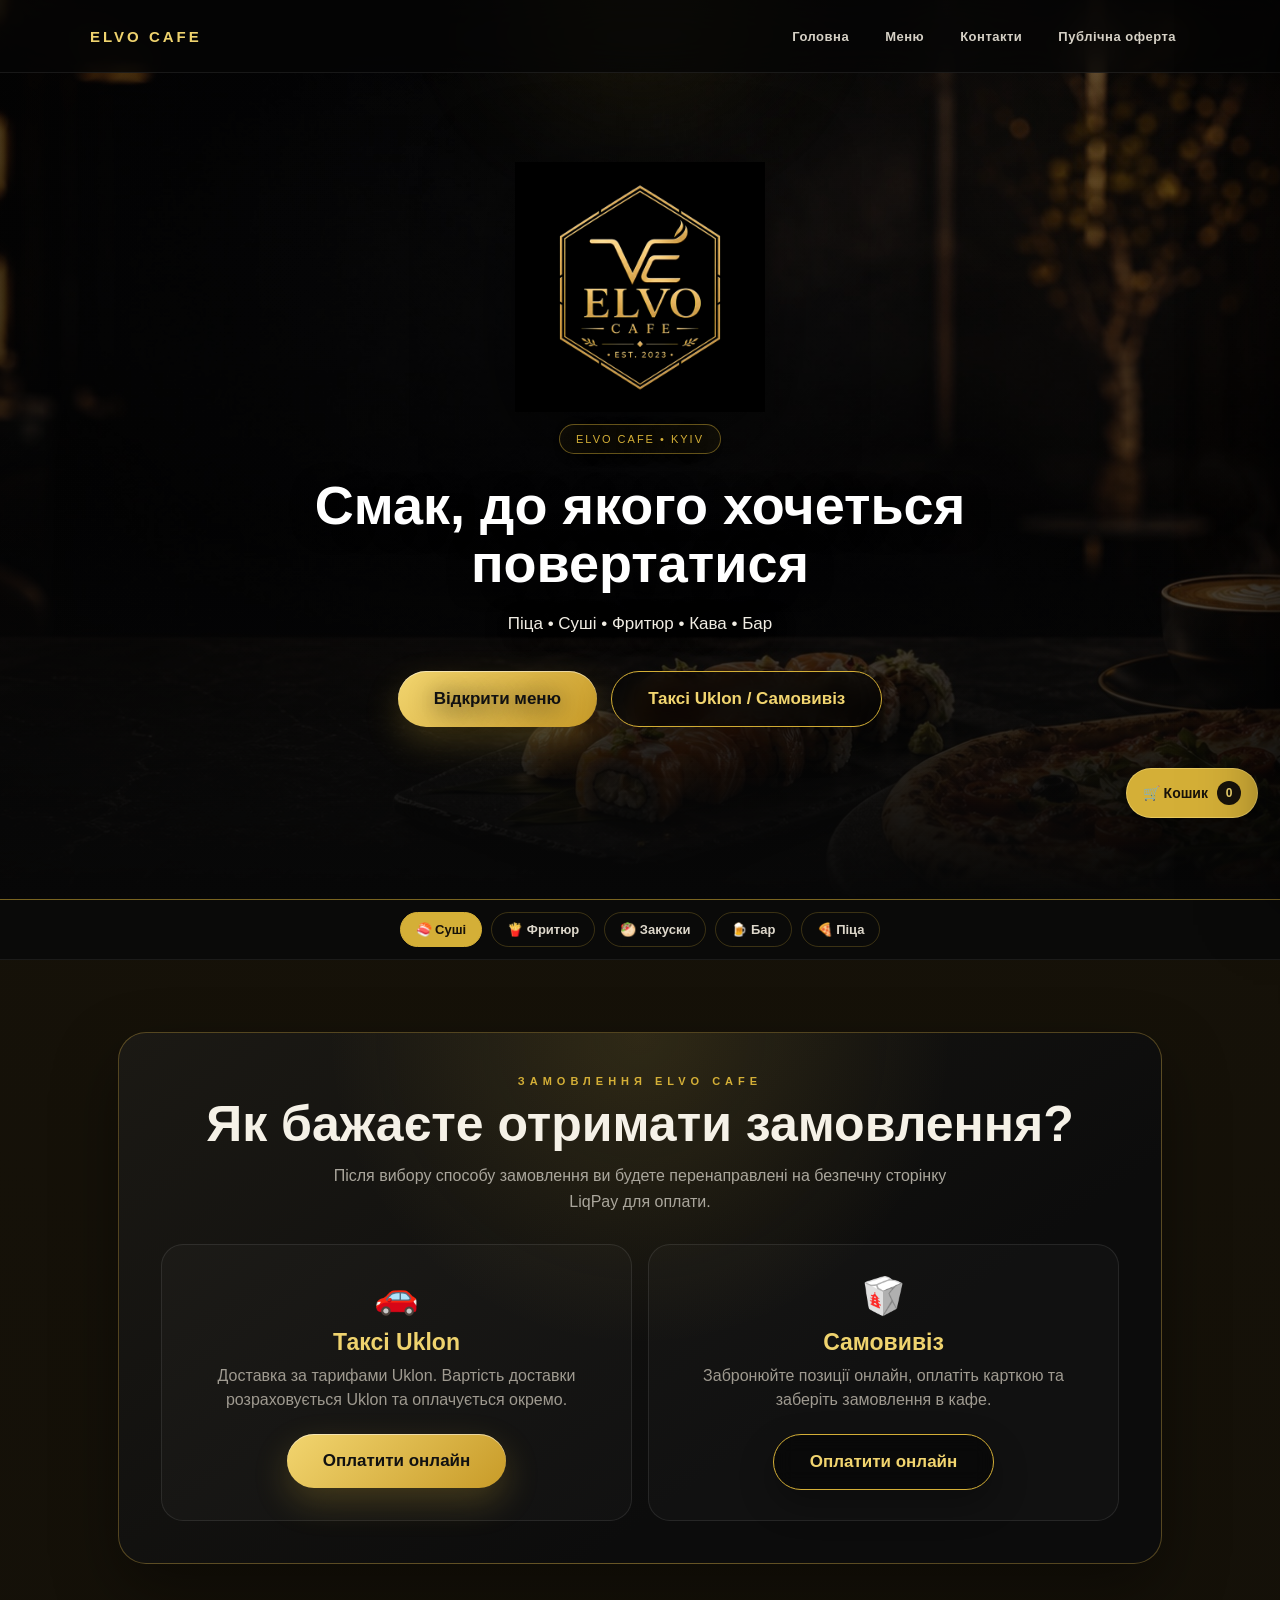
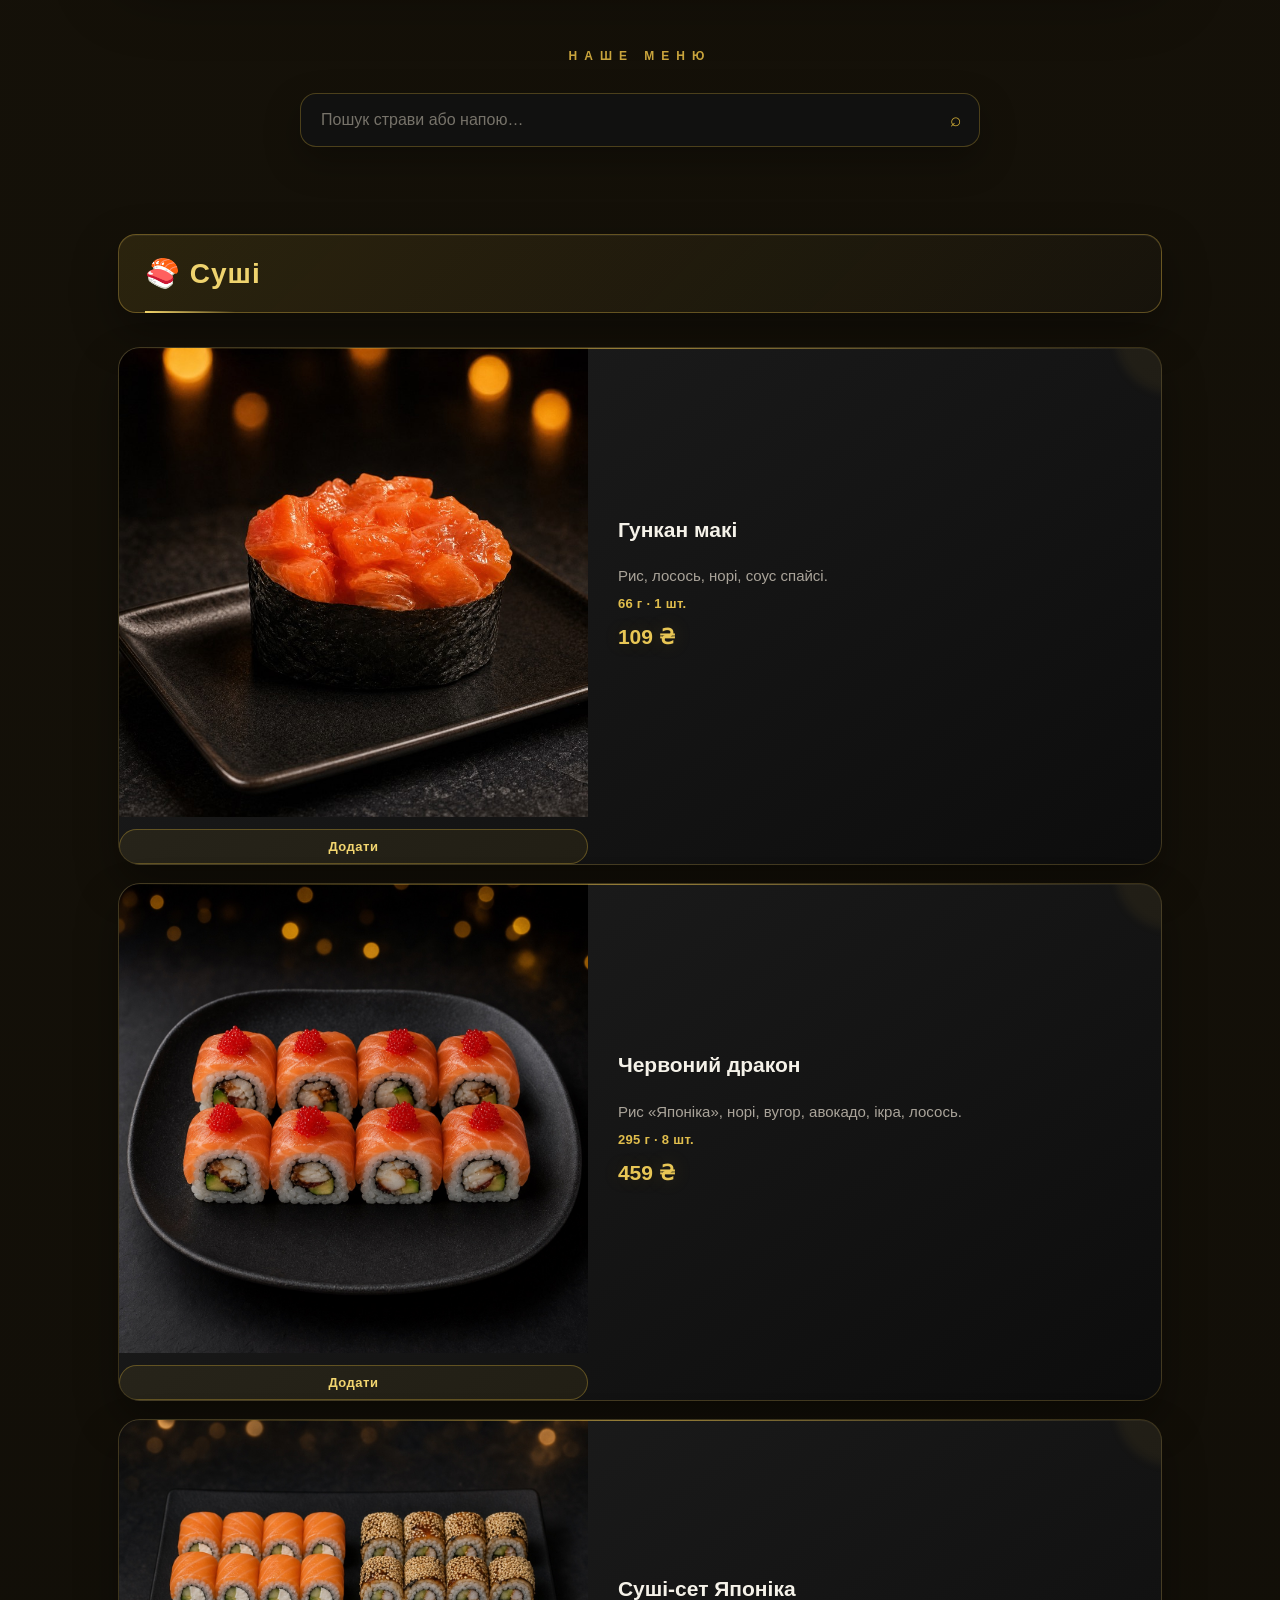
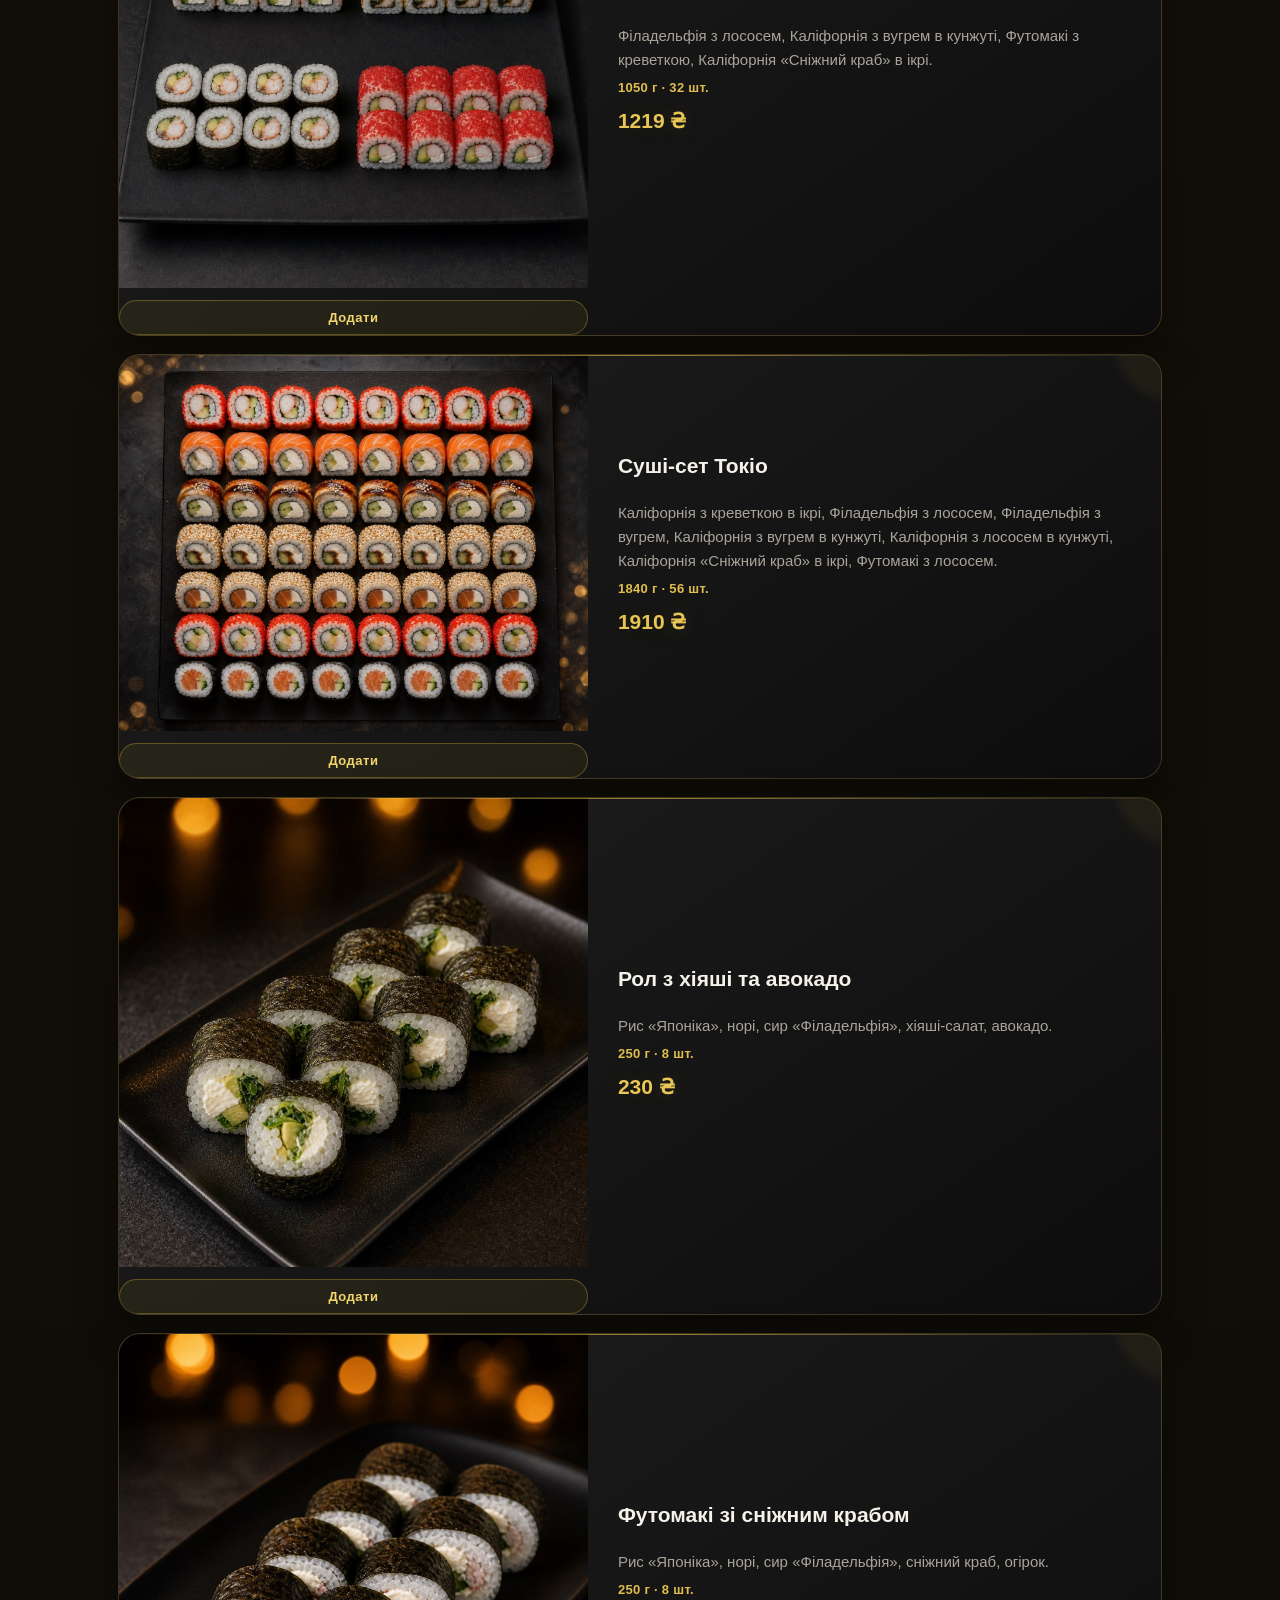
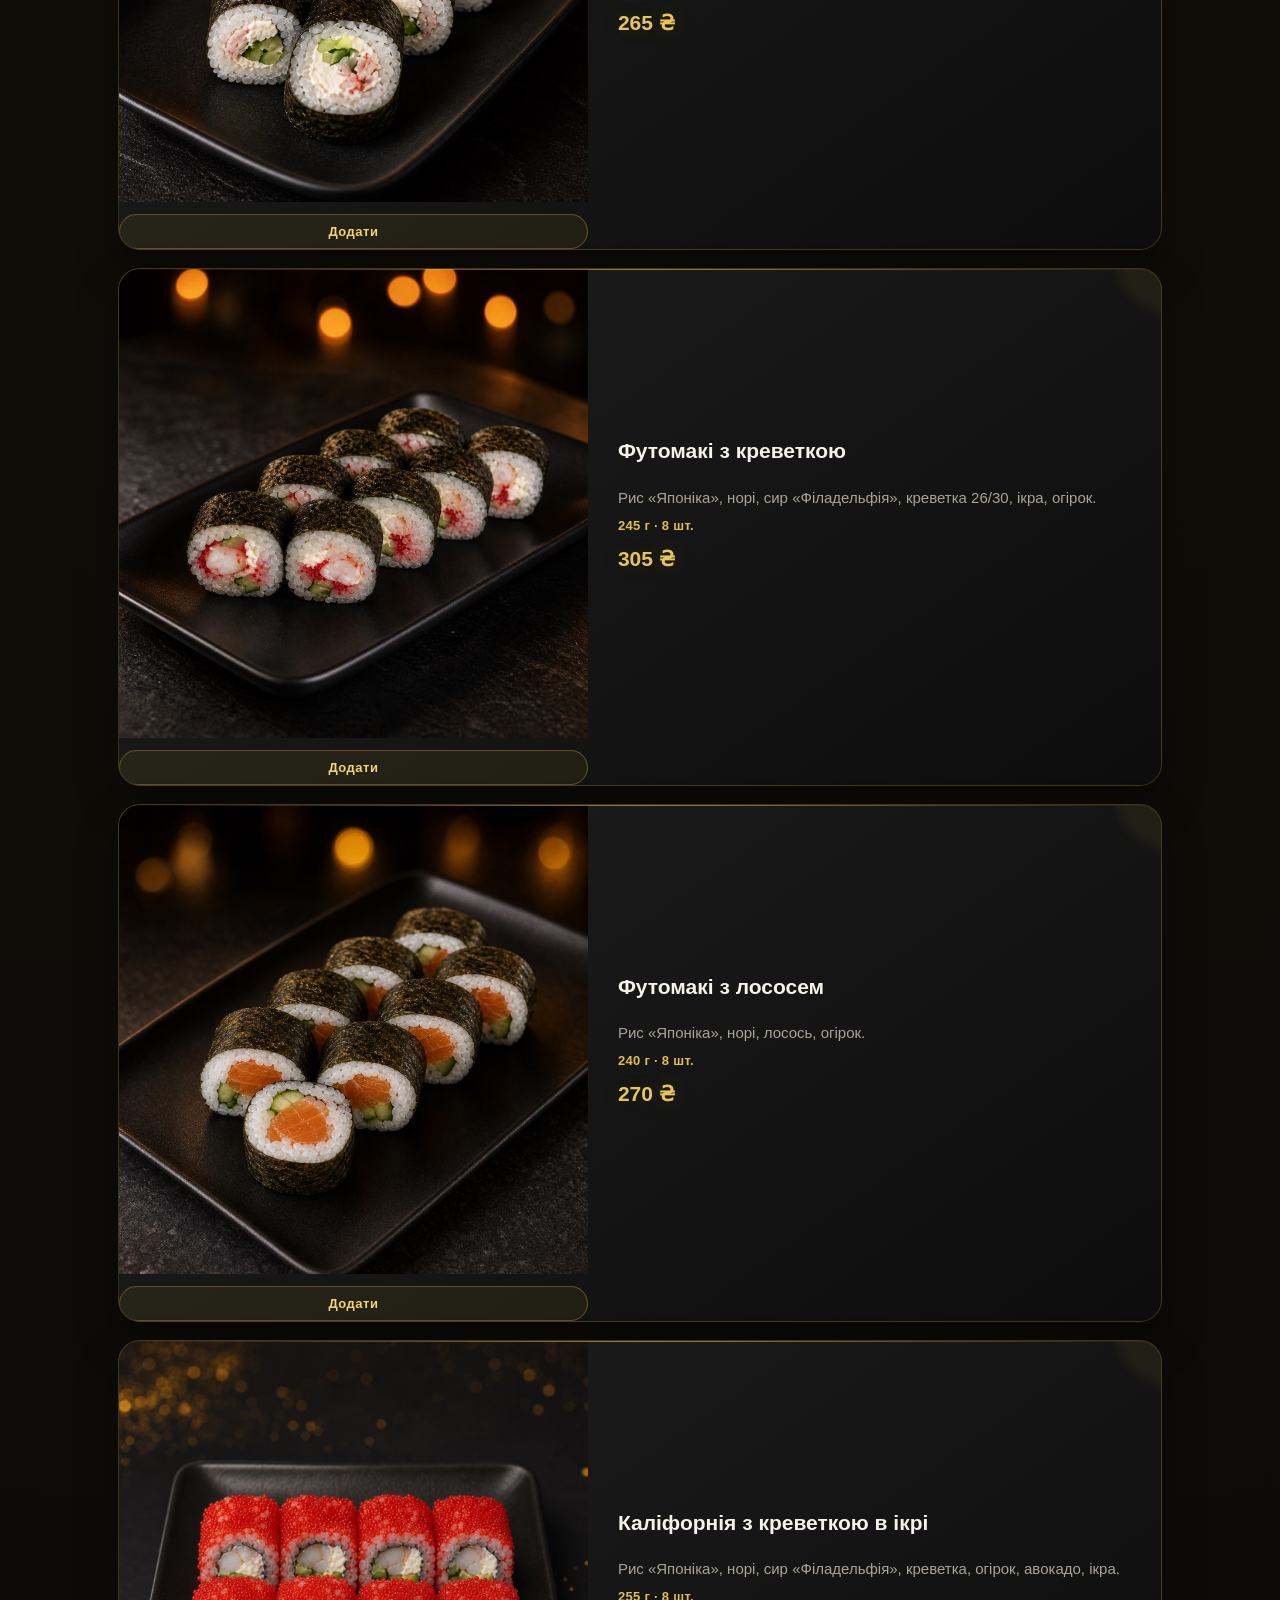
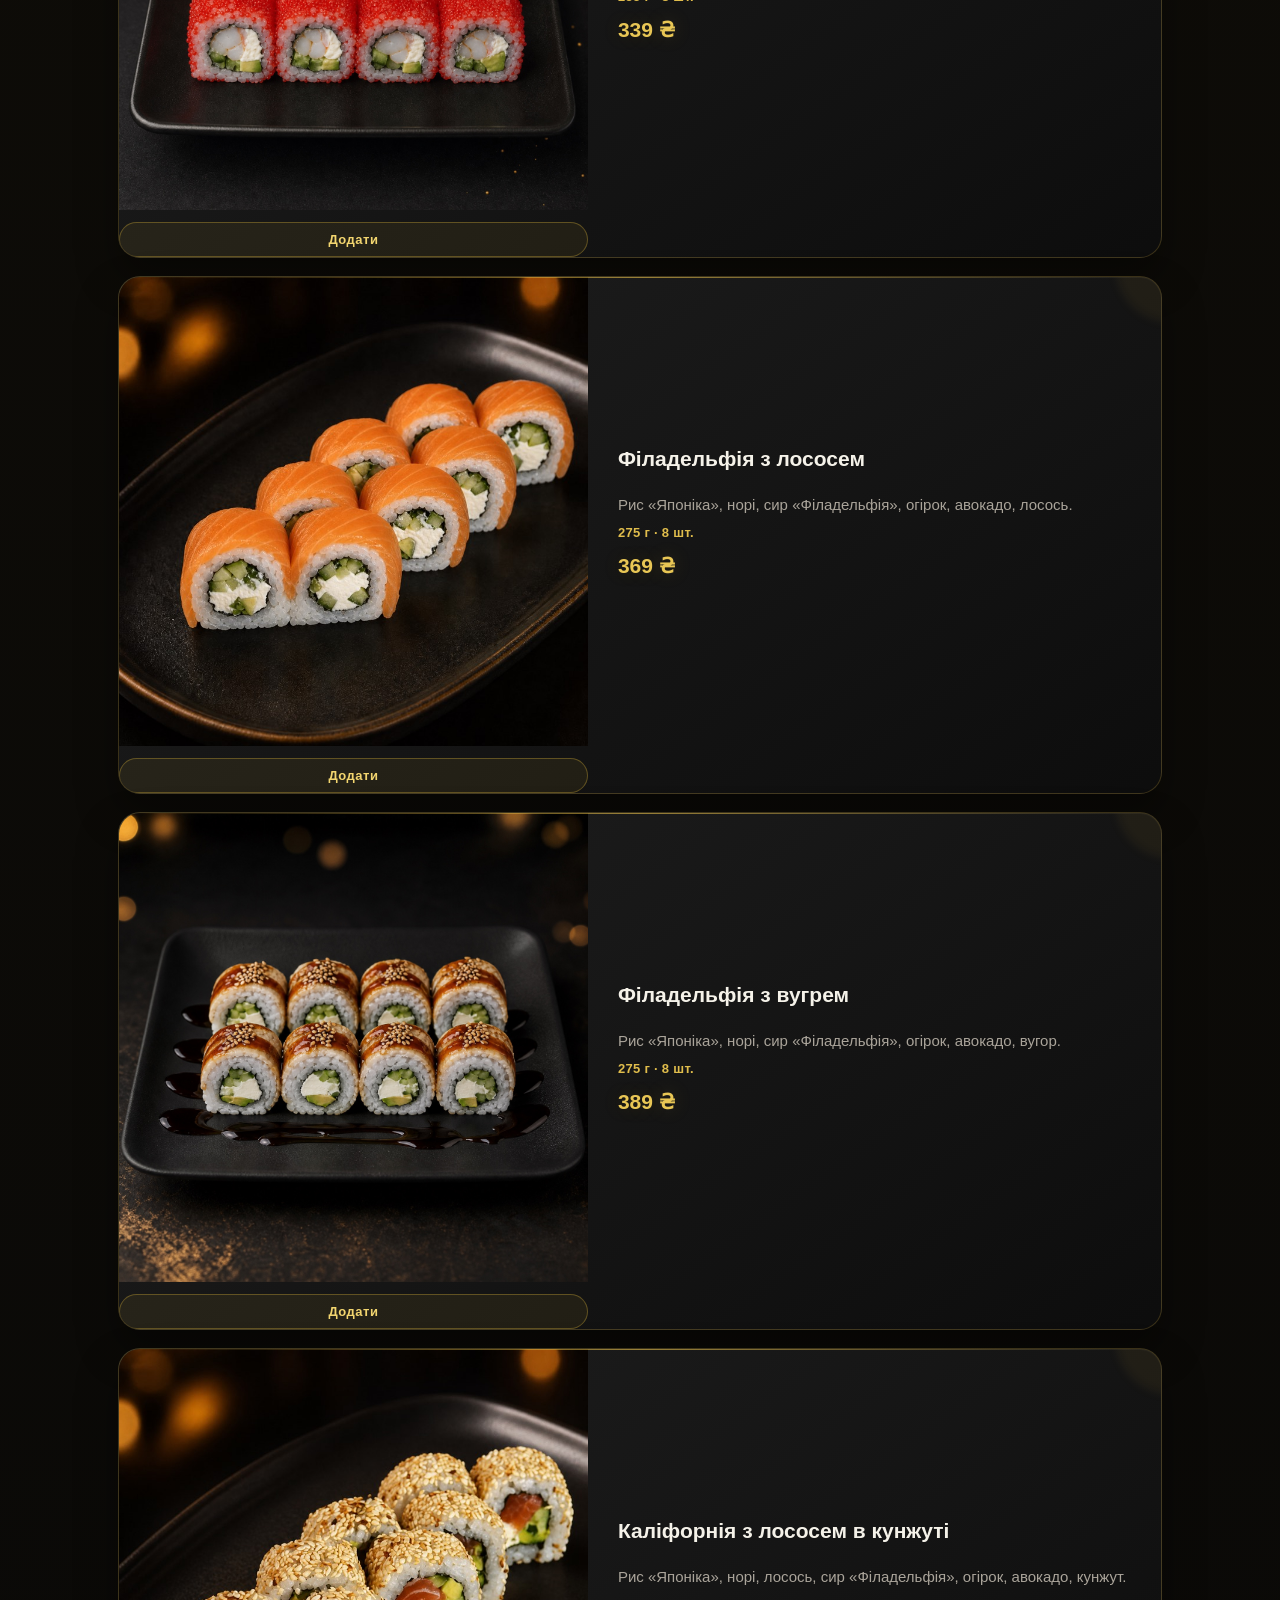
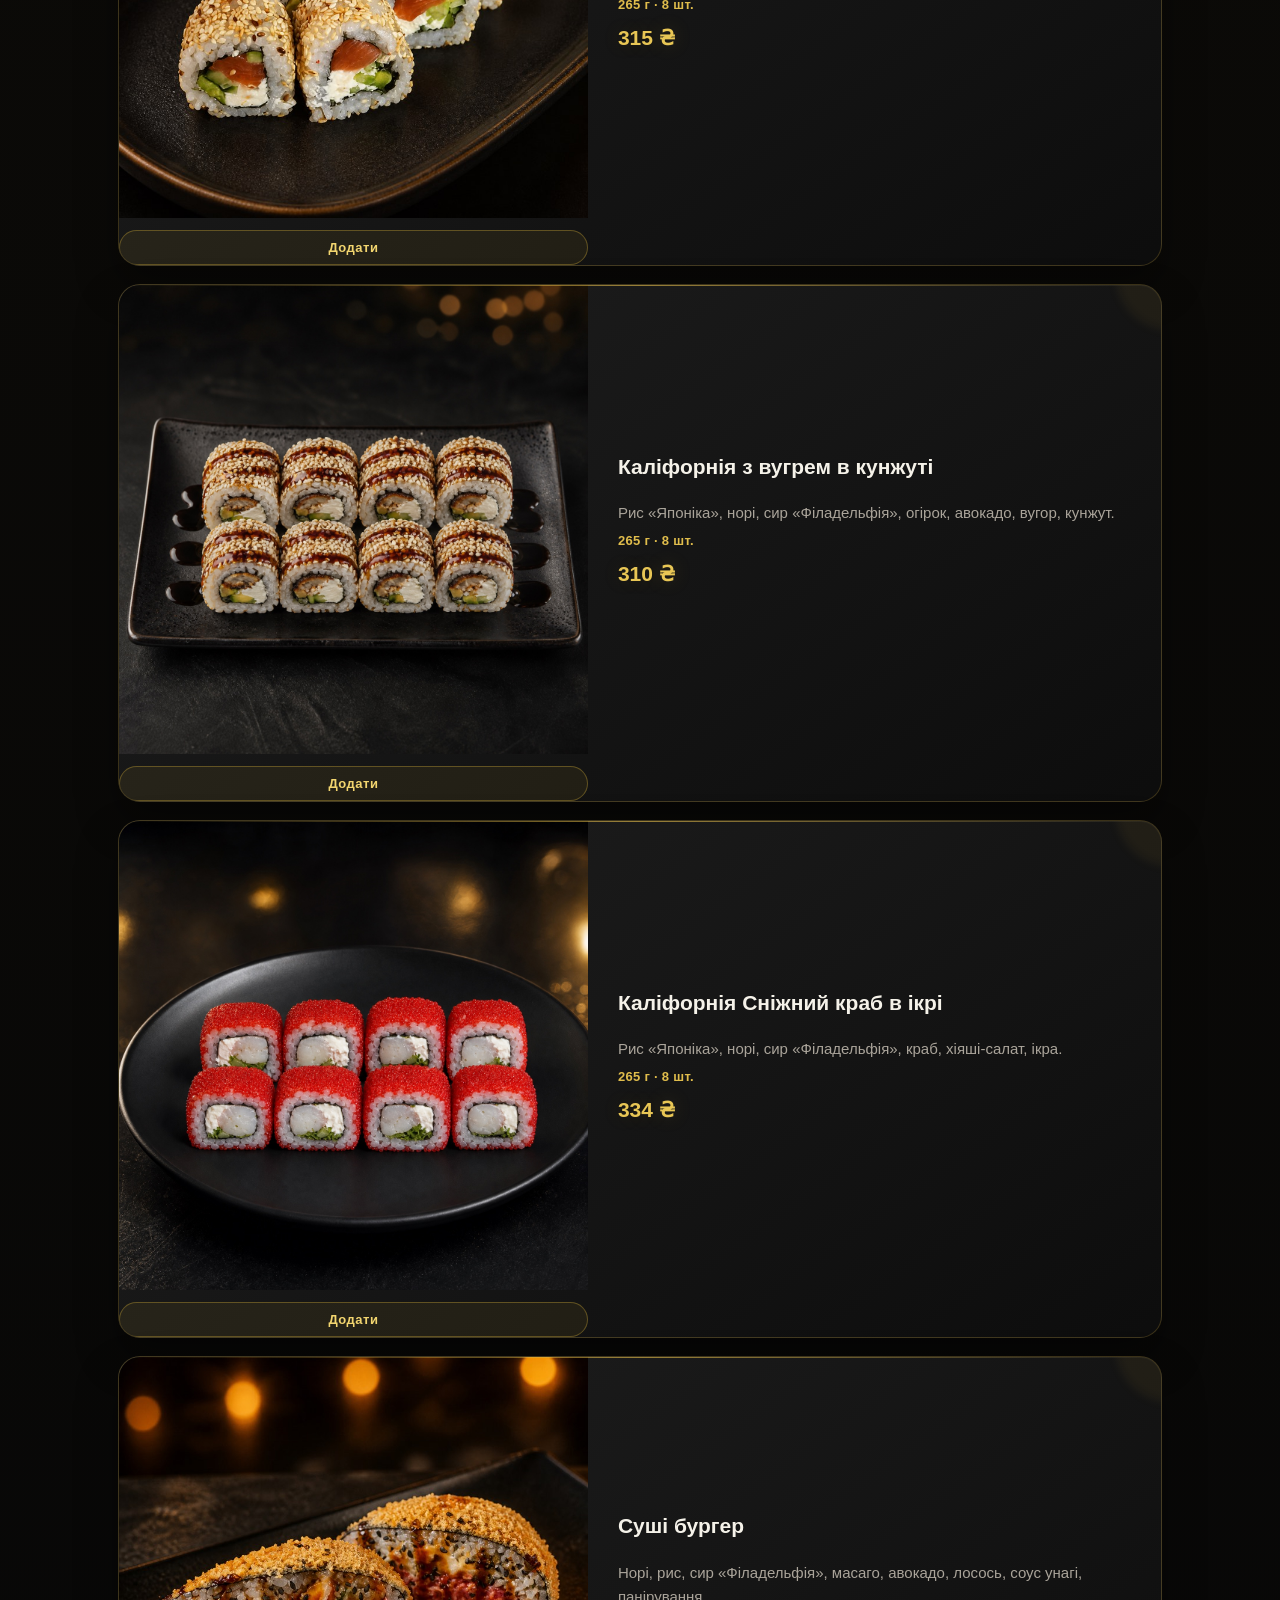
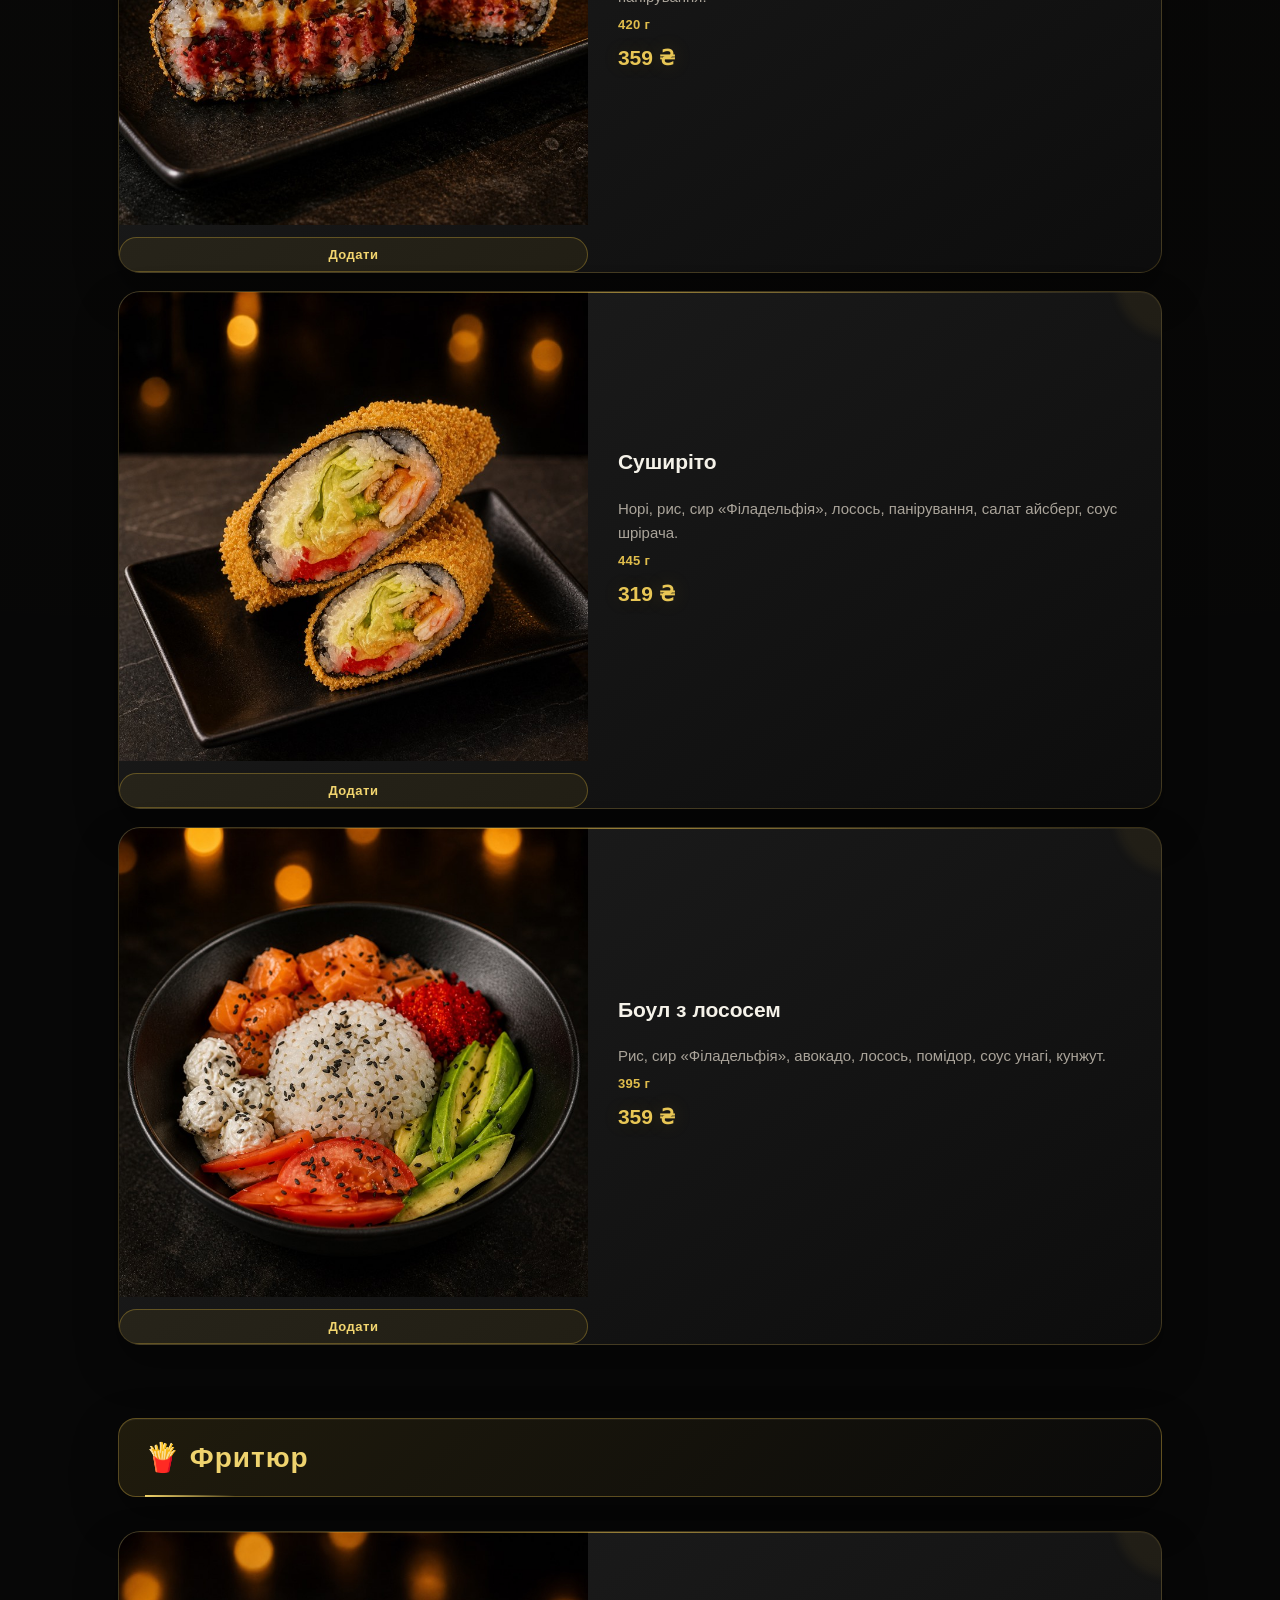
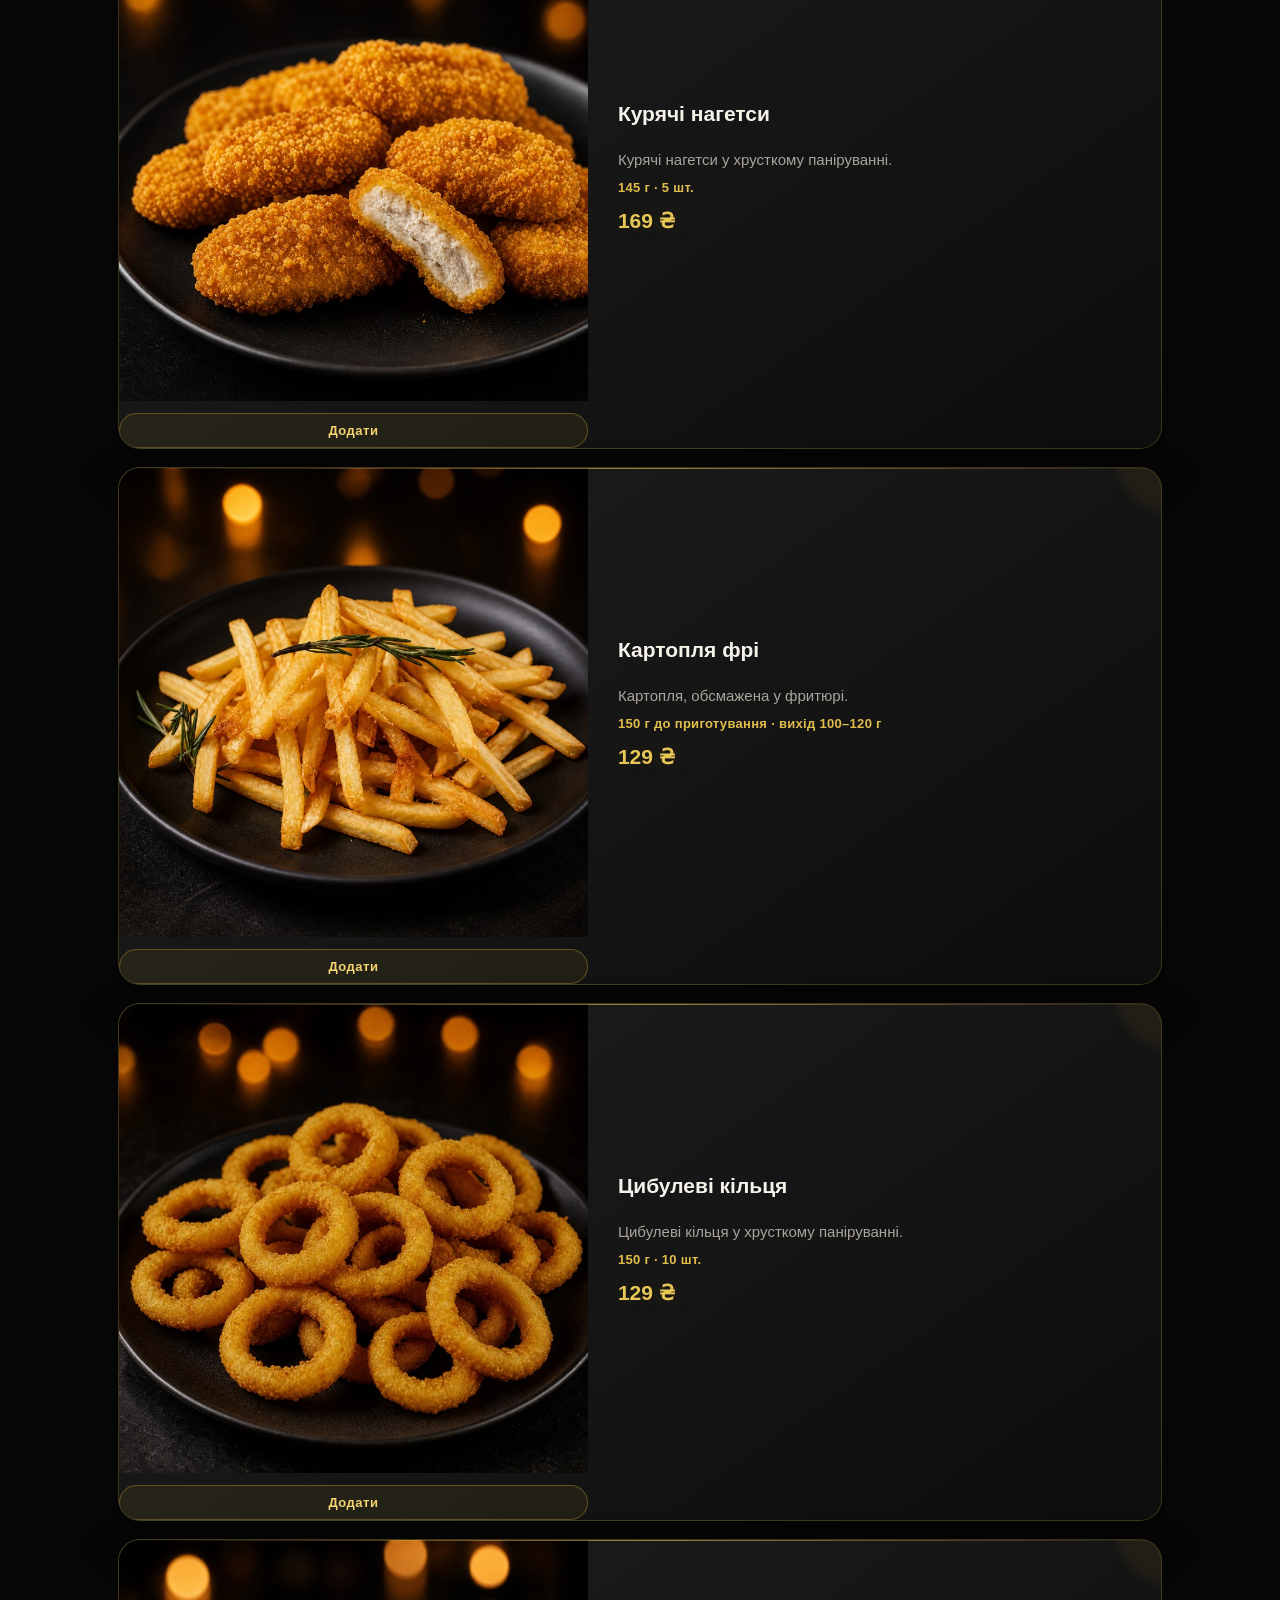
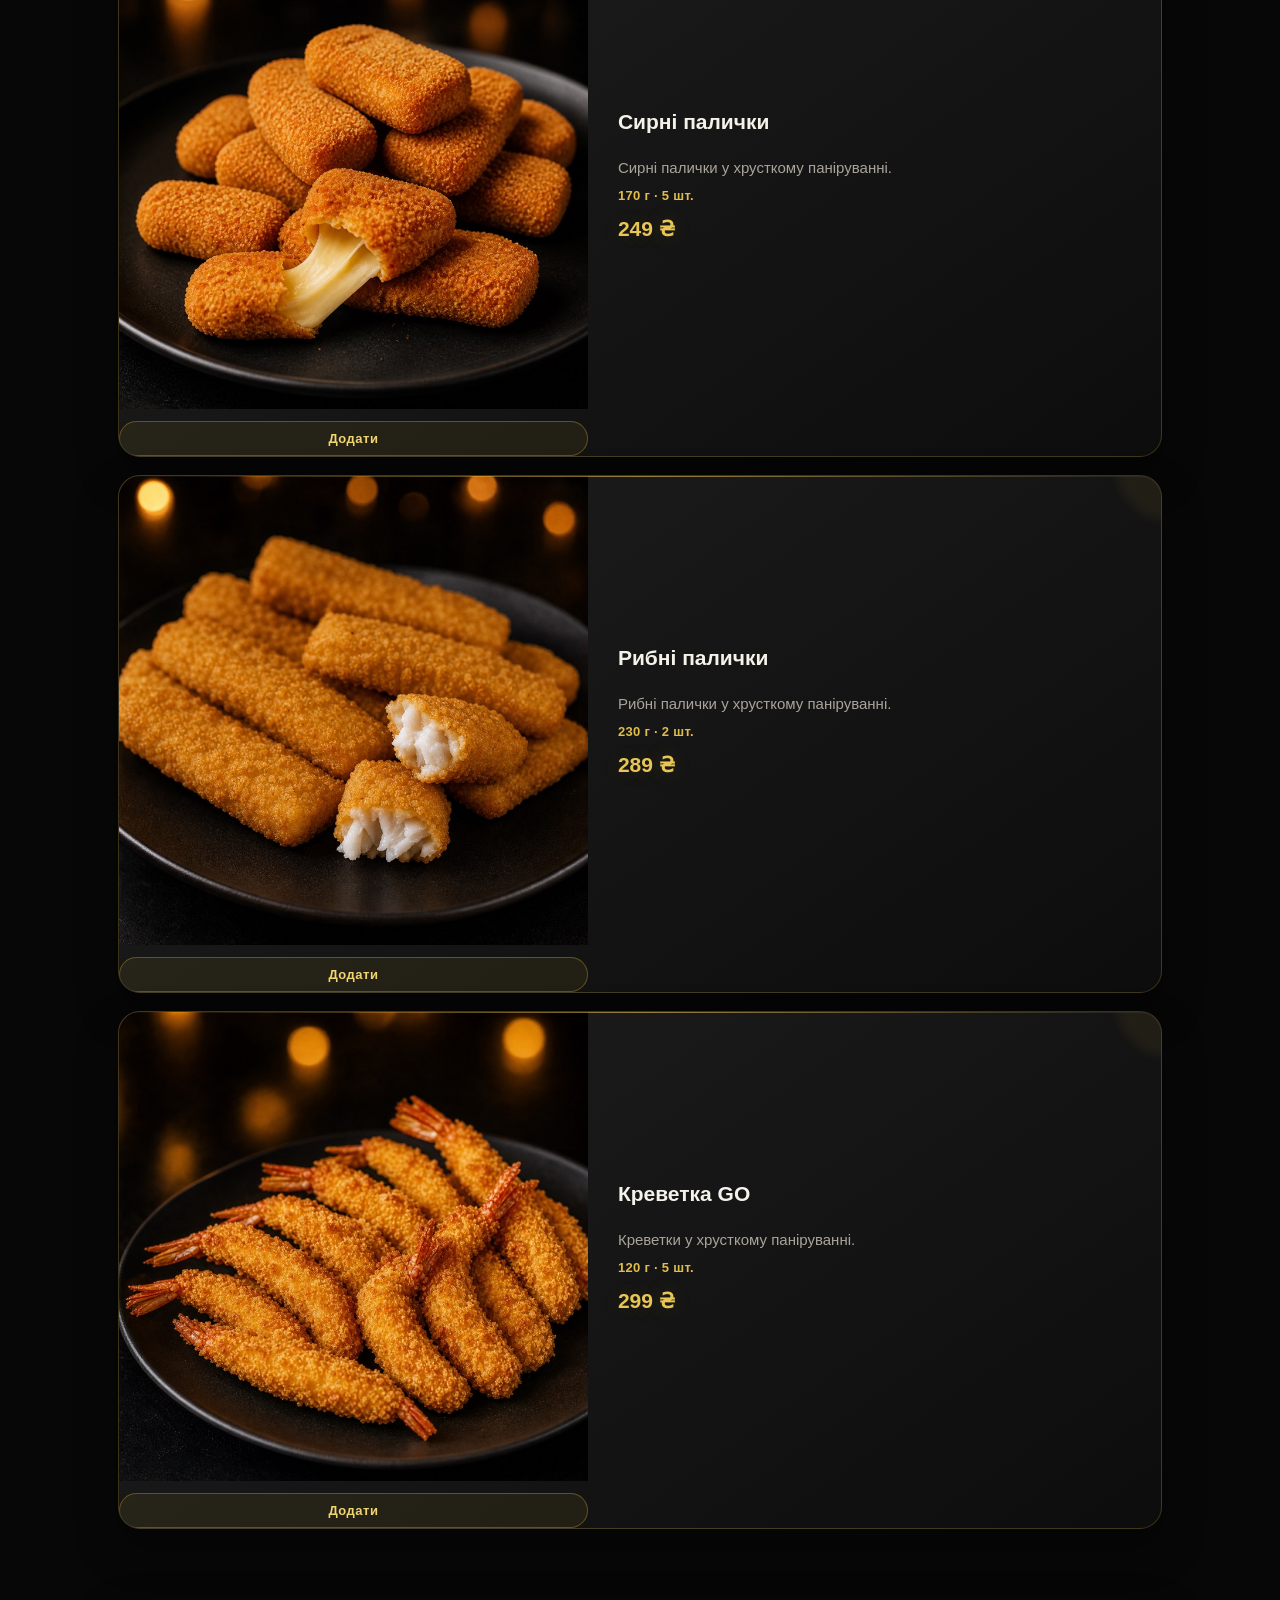
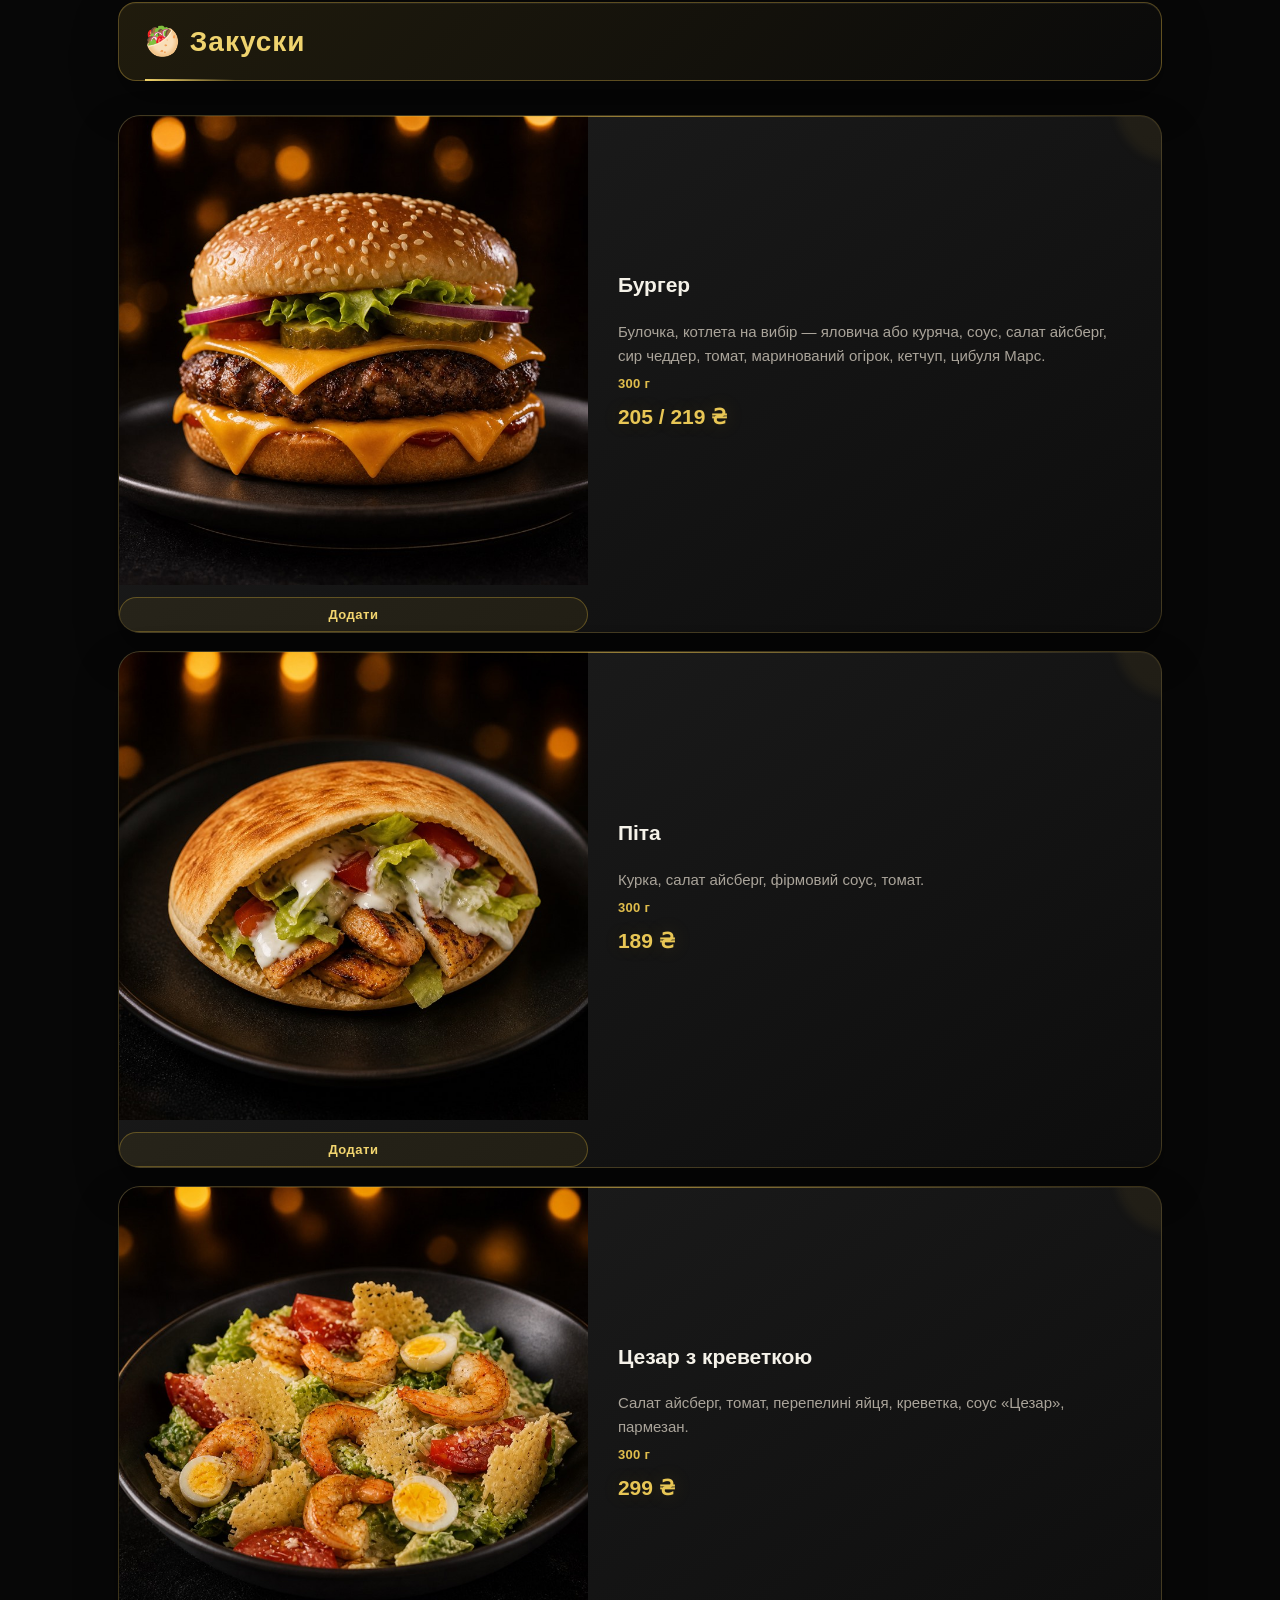
==== commit 442db667: "Replace Kronenbourg with Alt Muller and update pita price" ====
--- a/index.html
+++ b/index.html
@@ -1413,7 +1413,7 @@
     <div class="name">Піта</div>
     <p class="dish-description">Курка, салат айсберг, фірмовий соус, томат.</p>
     <p class="dish-meta">300 г</p>
-    <div class="price">179 ₴</div>
+    <div class="price">189 ₴</div>
   </div>
 </article>
 
@@ -1453,12 +1453,12 @@
 </article>
 
 <article class="card featured-dish">
-  <img class="dish-photo" src="pyvo.jpg" alt="Кроненбург 1664" loading="lazy" width="900" height="900">
+  <img class="dish-photo" src="pyvo.jpg" alt="Альт Мюлер" loading="lazy" width="900" height="900">
   <div class="dish-content">
-    <div class="name">Кроненбург 1664</div>
+    <div class="name">Альт Мюлер</div>
     <p class="dish-description">Нефільтроване пшеничне пиво у стилі blanche з освіжаючим м’яким смаком.</p>
     <p class="dish-meta">1 кг</p>
-    <div class="price">166,49 ₴ / 1 кг</div>
+    <div class="price">140,49 ₴ / 1 кг</div>
   </div>
 </article>
 
